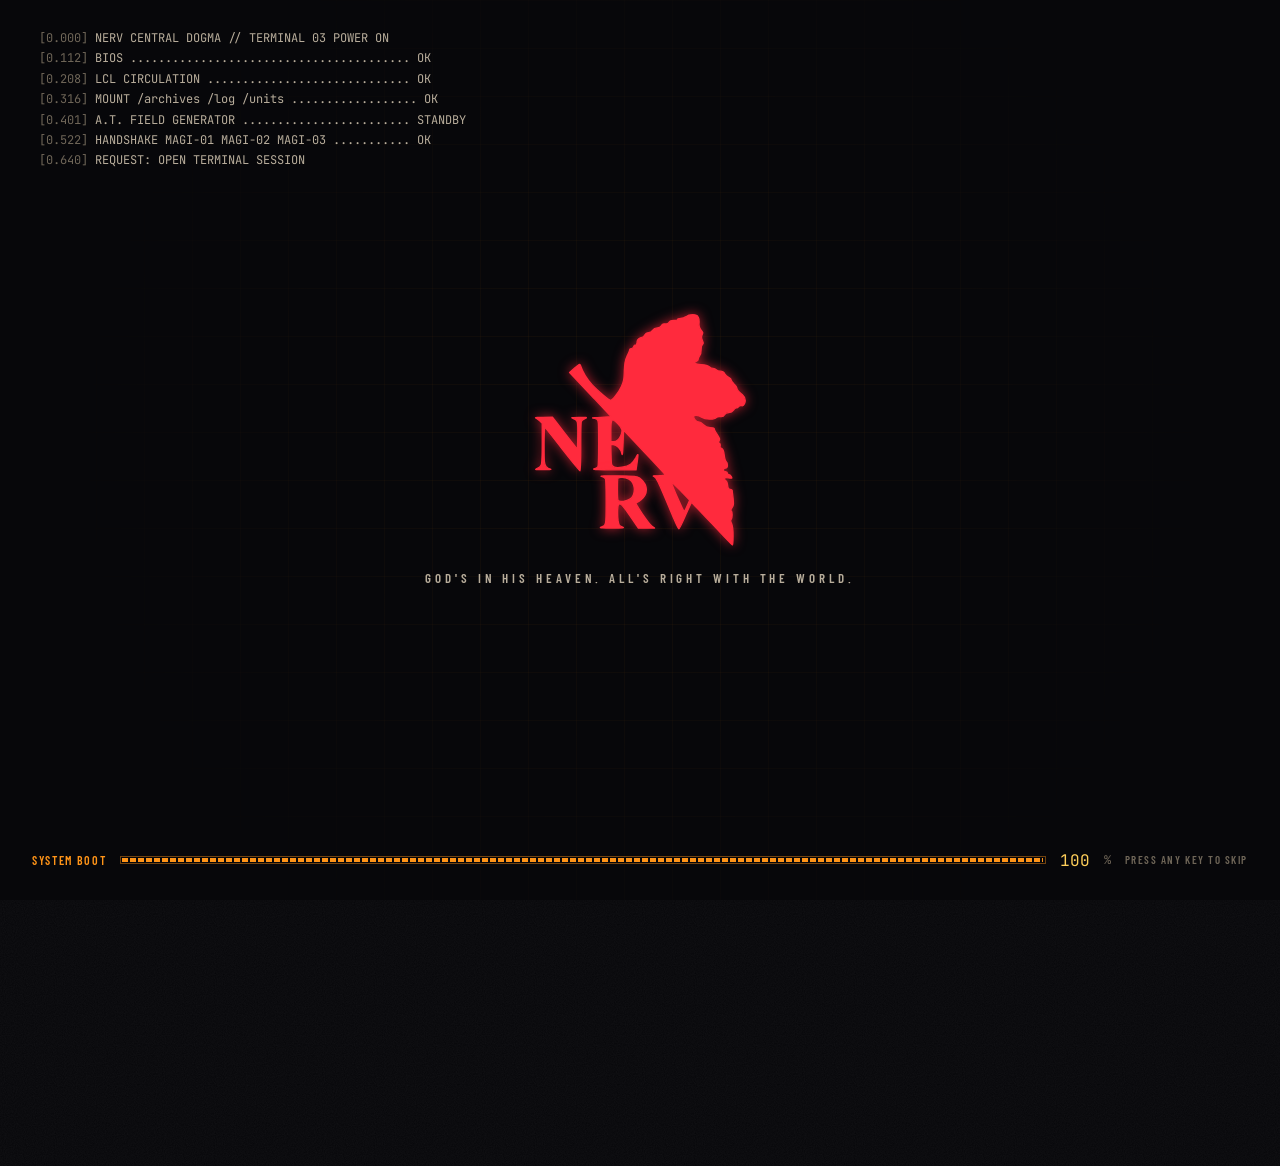
==== index.html @ dcb16325 "deploy: fc3ed68 (2026-10-24T13:28:58Z)" ====
<!DOCTYPE html><html data-astro-transition-scope="astro-gyrtbwwo-1" lang="zh-CN" data-theme="magi" data-fx="full"> <head><meta charset="utf-8"><meta name="viewport" content="width=device-width, initial-scale=1, viewport-fit=cover"><script>
  (function () {
    var THEMES = ["magi", "unit01", "unit02", "angel"];
    var FX = ["full", "low", "off"];
    function state() {
      var t = null, f = null;
      try {
        t = localStorage.getItem("nerv:theme");
        f = localStorage.getItem("nerv:fx");
        if (sessionStorage.getItem("nerv:angel") === "1") t = "angel";
      } catch (e) {}
      if (THEMES.indexOf(t) < 0) t = "magi";
      if (FX.indexOf(f) < 0) {
        var reduce = matchMedia("(prefers-reduced-motion: reduce)").matches;
        var coarse = matchMedia("(pointer: coarse)").matches;
        f = reduce || coarse ? "low" : "full";
      }
      return { t: t, f: f };
    }
    function apply(doc) {
      var s = state();
      doc.documentElement.dataset.theme = s.t;
      doc.documentElement.dataset.fx = s.f;
    }
    apply(document);
    // boot sequence: hide the shell before first paint (once per session)
    try {
      if (document.documentElement.dataset.fx !== "off" && !sessionStorage.getItem("nerv:booted")) {
        document.documentElement.classList.add("booting");
        // safety net if the boot script never runs
        setTimeout(function () {
          if (!sessionStorage.getItem("nerv:booted")) document.documentElement.classList.remove("booting");
        }, 6000);
      }
    } catch (e) {}
    document.addEventListener("astro:before-swap", function (e) {
      apply(e.newDocument);
      // root attributes are replaced on swap: carry over runtime capability classes
      ["has-webgl", "has-crosshair"].forEach(function (c) {
        if (document.documentElement.classList.contains(c)) e.newDocument.documentElement.classList.add(c);
      });
    });
  })();
</script><title>NERV-BASE // 特務機関ネルフ・ベース</title><meta name="description" content="NERV-BASE 机密档案库 —— 技术笔记、工作日志与机体档案。"><link rel="canonical" href="https://nerv-base.com/"><meta name="theme-color" content="#07070a"><meta name="color-scheme" content="dark"><meta name="generator" content="Astro v7.4.2"><link rel="icon" href="/favicon.svg" type="image/svg+xml"><link rel="apple-touch-icon" href="/apple-touch-icon.png"><link rel="alternate" type="application/rss+xml" title="NERV-BASE" href="/rss.xml"><link rel="sitemap" href="/sitemap-index.xml"><meta property="og:site_name" content="NERV-BASE"><meta property="og:title" content="NERV-BASE"><meta property="og:description" content="NERV-BASE 机密档案库 —— 技术笔记、工作日志与机体档案。"><meta property="og:type" content="website"><meta property="og:url" content="https://nerv-base.com/"><meta property="og:image" content="https://nerv-base.com/og/default.png"><meta property="og:image:width" content="1200"><meta property="og:image:height" content="630"><meta property="og:locale" content="zh_CN"><meta name="twitter:card" content="summary_large_image"><meta name="twitter:image" content="https://nerv-base.com/og/default.png"><link rel="preload" href="/fonts/eva-ming.076a8bb2.woff2" as="font" type="font/woff2" crossorigin> <style>@font-face{font-family:"EvaMing";src:url("/fonts/eva-ming.076a8bb2.woff2") format("woff2");font-weight:100 900;font-style:normal;font-display:swap;}</style><script defer src="https://umami.nerv-base.com/script.js" data-website-id="9819e1de-2ad7-4efb-9c79-26a27632ddd4" data-domains="nerv-base.com"></script><meta name="astro-view-transitions-enabled" content="true"> <meta name="astro-view-transitions-fallback" content="animate"><script type="module" src="/_astro/ClientRouter.astro_astro_type_script_index_0_lang.Cl372-C-.js"></script><link rel="stylesheet" href="/_astro/Base.BoJgZ5zO.css"><style>.mini-log[data-astro-cid-lcdefpme] p{color:var(--c-fg-2);margin:0;font-size:.875rem}.mini-log[data-astro-cid-lcdefpme] img{display:none}.mini-log[data-astro-cid-lcdefpme] p:has(>img):after{content:"▣ IMG";font-family:var(--f-hud);letter-spacing:.16em;color:var(--c-fg-3);margin-left:.25rem;font-size:.6875rem}.mini-log[data-astro-cid-lcdefpme]{-webkit-line-clamp:3;-webkit-box-orient:vertical;display:-webkit-box;overflow:hidden}
</style><link rel="stylesheet" href="/_astro/code999.D8M2jxet.css"><link rel="stylesheet" href="/_astro/waline.vwYoXT3E.css"><script type="module" src="/_astro/page.DPstRSKW.js"></script><style>[data-astro-transition-scope="astro-gyrtbwwo-1"] { view-transition-name: astro-gyrtbwwo-1; }@layer astro { ::view-transition-old(astro-gyrtbwwo-1) { animation: none; opacity: 0; mix-blend-mode: normal; }::view-transition-new(astro-gyrtbwwo-1) { animation: none; mix-blend-mode: normal; }::view-transition-group(astro-gyrtbwwo-1) { animation: none } }[data-astro-transition-fallback="old"] [data-astro-transition-scope="astro-gyrtbwwo-1"],
			[data-astro-transition-fallback="old"][data-astro-transition-scope="astro-gyrtbwwo-1"] { animation: none; mix-blend-mode: normal; }[data-astro-transition-fallback="new"] [data-astro-transition-scope="astro-gyrtbwwo-1"],
			[data-astro-transition-fallback="new"][data-astro-transition-scope="astro-gyrtbwwo-1"] { animation: none; mix-blend-mode: normal; }</style><style>[data-astro-transition-scope="astro-iywf7oe7-2"] { view-transition-name: stage; }@layer astro { ::view-transition-old(stage) { 
	animation-duration: 110ms;
	animation-timing-function: steps(2, end);
	animation-fill-mode: both;
	animation-name: nerv-sig-out; }::view-transition-new(stage) { 
	animation-duration: 460ms;
	animation-timing-function: cubic-bezier(0.16, 1, 0.3, 1);
	animation-fill-mode: both;
	animation-name: nerv-sig-in; }[data-astro-transition=back]::view-transition-old(stage) { 
	animation-duration: 110ms;
	animation-timing-function: steps(2, end);
	animation-fill-mode: both;
	animation-name: nerv-sig-out; }[data-astro-transition=back]::view-transition-new(stage) { 
	animation-duration: 460ms;
	animation-timing-function: cubic-bezier(0.16, 1, 0.3, 1);
	animation-fill-mode: both;
	animation-name: nerv-sig-in-back; } }[data-astro-transition-fallback="old"] [data-astro-transition-scope="astro-iywf7oe7-2"],
			[data-astro-transition-fallback="old"][data-astro-transition-scope="astro-iywf7oe7-2"] { 
	animation-duration: 110ms;
	animation-timing-function: steps(2, end);
	animation-fill-mode: both;
	animation-name: nerv-sig-out; }[data-astro-transition-fallback="new"] [data-astro-transition-scope="astro-iywf7oe7-2"],
			[data-astro-transition-fallback="new"][data-astro-transition-scope="astro-iywf7oe7-2"] { 
	animation-duration: 460ms;
	animation-timing-function: cubic-bezier(0.16, 1, 0.3, 1);
	animation-fill-mode: both;
	animation-name: nerv-sig-in; }[data-astro-transition=back][data-astro-transition-fallback="old"] [data-astro-transition-scope="astro-iywf7oe7-2"],
			[data-astro-transition=back][data-astro-transition-fallback="old"][data-astro-transition-scope="astro-iywf7oe7-2"] { 
	animation-duration: 110ms;
	animation-timing-function: steps(2, end);
	animation-fill-mode: both;
	animation-name: nerv-sig-out; }[data-astro-transition=back][data-astro-transition-fallback="new"] [data-astro-transition-scope="astro-iywf7oe7-2"],
			[data-astro-transition=back][data-astro-transition-fallback="new"][data-astro-transition-scope="astro-iywf7oe7-2"] { 
	animation-duration: 460ms;
	animation-timing-function: cubic-bezier(0.16, 1, 0.3, 1);
	animation-fill-mode: both;
	animation-name: nerv-sig-in-back; }</style></head> <body data-variant="home"> <a class="skip-link" href="#main">跳到正文 / SKIP</a> <canvas data-astro-transition-persist="hexfield" id="hexfield" class="hexfield" aria-hidden="true"></canvas> <div class="hex-fallback" aria-hidden="true"></div> <div data-astro-transition-persist="crt" class="crt" aria-hidden="true"><i class="crt-noise"></i></div> <div class="shell"> <header data-astro-transition-persist="statusbar" class="statusbar" data-astro-cid-nuzon3mj> <a class="sb-brand" href="/" aria-label="NERV-BASE 首页" data-lock data-astro-cid-nuzon3mj> <svg class="nerv-logo sb-logo" viewBox="52 12 234 254" role="img" aria-label="NERV" xmlns="http://www.w3.org/2000/svg" data-astro-cid-7beclvjf> <title>NERV</title> <g class="emblem" data-astro-cid-7beclvjf> <path d="M218.0 18.0C216.6 19.1 214.0 20.0 212.3 20.0C210.5 20.0 209.0 20.4 209.0 21.0C209.0 21.5 207.2 22.0 205.0 22.0C202.0 22.0 200.8 22.5 199.9 24.1C199.1 25.7 198.1 26.1 195.8 25.8C193.4 25.4 192.6 25.8 191.7 27.7C190.9 29.4 189.9 30.0 187.4 30.0C184.9 30.0 183.6 30.7 182.4 32.5C181.3 34.2 179.8 35.0 178.1 35.0C176.2 35.0 174.9 35.8 174.0 37.5C173.3 38.9 172.0 40.0 171.1 40.0C168.8 40.1 166.0 42.4 166.0 44.3C166.0 46.9 164.9 49.0 163.8 48.4C163.3 48.1 162.6 48.7 162.3 49.9C162.0 51.1 161.0 52.0 159.9 52.0C158.8 52.0 158.0 52.5 158.0 53.2C158.0 53.8 156.8 56.8 155.3 59.9C152.9 64.8 152.5 66.9 152.3 75.9C152.1 85.1 151.7 87.1 149.1 92.6C146.3 98.7 139.7 107.0 137.8 107.0C136.1 107.0 124.5 97.3 118.2 90.6C113.0 85.0 107.8 76.3 105.6 69.7C105.1 68.1 104.3 68.5 99.5 72.7L94.1 77.5L98.9 82.5C101.5 85.2 111.5 95.8 121.1 106.0L138.5 124.5L127.5 125.1C121.4 125.4 117.5 125.7 118.8 125.8C120.1 125.9 122.0 126.5 123.1 127.0C124.9 128.0 125.0 129.4 125.0 152.3C125.0 165.6 124.6 177.1 124.1 177.8C123.6 178.6 121.7 179.6 119.9 180.0C117.9 180.5 126.2 180.8 140.6 180.9L164.8 181.0L165.9 173.5C167.4 163.2 167.3 162.8 164.5 168.2C163.1 170.7 160.7 173.8 159.0 175.0C154.9 177.9 144.8 179.5 141.2 177.8C138.5 176.5 138.5 176.3 138.2 165.2L137.9 154.0L140.5 154.0C144.1 154.0 148.7 158.8 149.7 163.6C150.3 166.6 150.6 164.1 151.0 153.0L151.5 138.6L173.5 161.9C185.6 174.7 195.7 185.6 195.8 186.1C196.0 186.6 192.9 187.0 188.8 187.1C183.3 187.1 182.1 187.4 183.8 188.0C186.4 189.1 188.3 193.0 201.1 223.7C205.7 234.9 209.9 243.9 210.3 243.7C210.8 243.6 213.9 237.3 217.2 229.7C220.6 222.2 223.6 216.0 223.9 216.0C224.3 216.0 234.0 226.0 245.5 238.2C257.0 250.5 266.7 260.6 267.2 260.8C267.6 261.0 268.0 256.7 268.0 251.2C268.0 244.1 267.5 240.4 266.4 238.1C265.2 235.7 265.1 234.5 265.9 233.7C267.3 232.3 267.4 225.3 266.0 224.5C265.4 224.1 265.7 222.8 266.9 221.2C268.6 218.8 268.7 217.6 268.0 211.0C267.5 206.9 267.1 203.2 267.0 202.8C267.0 202.4 266.0 202.0 264.8 201.8C262.9 201.6 262.4 200.8 262.2 197.5C262.0 195.3 261.2 193.1 260.4 192.7C259.6 192.3 259.0 191.2 259.0 190.4C259.0 189.1 259.8 189.0 263.1 189.5C267.0 190.2 267.1 190.1 266.1 188.1C265.4 186.9 264.3 186.0 263.5 186.0C262.7 186.0 262.0 185.4 262.0 184.6C262.0 183.8 261.0 183.0 259.8 182.8C258.5 182.6 257.5 181.8 257.5 181.0C257.5 180.2 258.5 179.4 259.8 179.2C261.5 178.9 262.0 178.2 262.0 176.1C262.0 174.5 261.4 172.7 260.6 172.1C259.8 171.4 258.9 168.2 258.5 164.8C257.9 160.0 257.4 158.7 255.8 158.2C254.4 157.9 253.9 157.1 254.3 155.4C254.5 154.0 254.1 152.9 253.3 152.6C252.2 152.2 252.2 151.7 253.1 150.1C254.2 148.5 253.8 147.5 251.2 143.4C249.4 140.8 248.0 138.1 248.0 137.3C248.0 136.4 246.6 136.0 243.7 136.0C240.2 136.0 238.8 135.4 236.5 133.0C234.9 131.3 232.6 130.0 231.4 130.0C229.1 130.0 226.0 126.7 226.0 124.3C226.0 122.3 231.1 122.8 234.5 125.0C238.4 127.6 248.1 127.8 250.1 125.4C251.0 124.3 252.4 124.0 254.6 124.3C257.2 124.7 257.9 124.4 258.9 122.4C259.7 120.5 260.7 120.0 263.4 120.0C265.9 120.0 267.2 119.4 268.4 117.5C269.3 116.1 270.7 115.0 271.4 115.0C272.1 115.0 273.3 114.4 273.9 113.6C274.6 112.8 275.9 112.4 277.0 112.7C278.4 113.1 279.3 112.5 280.1 110.7C281.6 107.5 280.6 103.5 277.7 100.9C276.5 99.8 274.7 98.2 273.8 97.3C272.8 96.4 272.0 94.9 272.0 94.0C272.0 93.1 270.7 91.1 269.0 89.5C267.4 87.9 266.0 86.0 266.0 85.3C266.0 84.6 264.7 83.4 263.2 82.6C261.7 81.8 259.8 80.0 259.0 78.6C258.0 76.6 256.9 76.0 254.5 76.0C252.7 76.0 250.7 75.3 250.0 74.5C249.3 73.7 247.8 73.0 246.7 73.0C245.6 73.0 243.8 72.2 242.7 71.2C241.4 70.1 238.5 69.3 233.9 69.0C226.7 68.5 224.9 67.2 228.8 65.5C230.0 65.0 231.0 63.8 231.0 63.0C231.0 62.1 231.7 60.5 232.5 59.4C233.3 58.4 234.0 55.5 234.0 53.1C234.0 50.5 234.6 48.3 235.5 47.6C236.8 46.6 236.7 46.1 235.3 43.2C234.0 40.4 233.9 39.5 235.0 37.4C236.2 35.2 236.1 34.7 233.8 32.2C231.7 29.9 231.4 28.8 231.8 25.1C232.0 22.6 231.7 19.8 230.9 18.4C229.9 16.4 228.9 16.0 225.1 16.0C222.1 16.0 219.6 16.7 218.0 18.0ZM145.8 132.3C150.4 137.0 150.8 139.1 148.5 144.7C146.6 149.1 144.4 150.9 140.8 151.0L138.0 151.0L138.0 139.5C138.0 126.0 138.8 125.2 145.8 132.3ZM219.3 218.8C218.0 222.0 216.5 224.8 216.1 225.3C215.5 225.9 204.0 199.9 202.3 194.0C202.1 193.2 206.3 197.2 211.8 202.8L221.8 213.2L219.3 218.8Z" data-astro-cid-7beclvjf></path><path d="M58.0 125.7C58.8 126.0 60.7 127.4 62.3 128.8L65.0 131.4L65.0 152.1C65.0 163.5 64.6 174.0 64.0 175.5C63.5 176.9 61.6 178.7 59.8 179.5C56.7 180.8 57.1 180.9 66.5 180.8C72.0 180.8 75.3 180.5 73.8 180.3C72.3 180.1 70.1 178.7 69.0 177.3C67.2 174.9 67.0 173.3 67.0 155.4C67.0 144.7 67.3 136.0 67.8 136.1C68.2 136.1 76.6 146.4 86.5 159.1C96.4 171.7 104.8 182.0 105.3 182.0C105.7 182.0 106.0 170.6 106.0 156.6C106.0 142.6 106.3 130.4 106.6 129.5C107.0 128.5 108.7 127.2 110.4 126.4C113.3 125.2 112.8 125.1 104.0 125.1C96.6 125.2 95.2 125.4 97.6 126.1C102.8 127.6 103.1 128.5 102.8 144.6L102.5 159.3L89.2 142.2L75.9 125.0L66.2 125.1C60.9 125.1 57.2 125.4 58.0 125.7Z" data-astro-cid-7beclvjf></path><path d="M127.9 188.0C129.7 188.4 131.6 189.4 132.1 190.2C132.6 190.9 133.0 202.1 133.0 215.1C133.0 240.7 133.1 240.2 127.3 242.0C125.5 242.5 129.5 242.8 139.0 242.9C151.5 242.9 153.0 242.7 150.0 241.7C146.8 240.6 146.5 240.1 145.7 235.0C145.3 232.0 145.1 226.8 145.2 223.5C145.5 218.4 145.8 217.5 147.5 217.2C149.1 217.0 151.5 219.8 158.4 230.0L167.3 243.0L175.9 243.0L184.5 242.9L181.8 240.9C178.2 238.2 163.4 216.7 164.8 216.2C168.0 215.2 172.7 211.1 174.3 208.0C177.5 201.7 175.3 194.6 168.6 189.6C166.1 187.7 164.3 187.5 145.2 187.3C132.4 187.2 125.8 187.4 127.9 188.0ZM156.6 190.5C162.1 192.8 164.5 200.5 161.9 207.8C160.5 211.8 157.7 213.5 151.4 214.4C147.2 214.9 146.1 214.7 145.6 213.4C144.8 211.3 144.8 190.5 145.7 189.7C146.8 188.5 152.9 188.9 156.6 190.5Z" data-astro-cid-7beclvjf></path> </g>  </svg> <span class="sb-name hud" data-astro-cid-nuzon3mj>NERV-BASE</span> </a> <div class="sb-path mono" aria-label="当前位置" data-astro-cid-nuzon3mj> <span class="dim" data-astro-cid-nuzon3mj>MAGI://</span><span class="sb-path-text" data-decode="420" data-astro-cid-nuzon3mj>CENTRAL-DOGMA</span><span class="blink" data-astro-cid-nuzon3mj>_</span> </div> <dl class="sb-gauges" aria-label="系统状态" data-astro-cid-nuzon3mj> <div class="sb-g" data-astro-cid-nuzon3mj> <dt data-astro-cid-nuzon3mj>SYNC</dt> <dd class="mono" data-hud="sync" data-astro-cid-nuzon3mj>41.3%</dd> </div> <div class="sb-g" data-astro-cid-nuzon3mj> <dt data-astro-cid-nuzon3mj>ACTIVE</dt> <dd class="mono" data-hud="online" data-astro-cid-nuzon3mj>--</dd> </div> <div class="sb-g sb-alert" data-astro-cid-nuzon3mj> <dt data-astro-cid-nuzon3mj>ALERT</dt> <dd class="mono" data-hud="alert" data-astro-cid-nuzon3mj>GREEN</dd> </div> <div class="sb-g sb-clock" data-astro-cid-nuzon3mj> <dt data-astro-cid-nuzon3mj>UTC+8</dt> <dd class="mono" data-hud="clock" data-astro-cid-nuzon3mj>--:--:--</dd> </div> </dl> <div class="sb-ctrl" data-astro-cid-nuzon3mj> <button class="sb-btn hud" type="button" data-action="fx" aria-label="切换特效强度" title="特效强度 FULL / LOW / OFF" data-astro-cid-nuzon3mj>
FX:<b data-hud="fx" data-astro-cid-nuzon3mj>FULL</b> </button> <div class="sb-themes" role="radiogroup" aria-label="配色" data-astro-cid-nuzon3mj> <button class="sb-theme" type="button" role="radio" data-theme-btn="magi" aria-label="MAGI 琥珀 / 警报红" title="MAGI — 琥珀 / 警报红" data-astro-cid-nuzon3mj> <i data-astro-cid-nuzon3mj></i> </button><button class="sb-theme" type="button" role="radio" data-theme-btn="unit01" aria-label="UNIT-01 初号机 紫 / 荧光绿" title="UNIT-01 — 初号机 紫 / 荧光绿" data-astro-cid-nuzon3mj> <i data-astro-cid-nuzon3mj></i> </button><button class="sb-theme" type="button" role="radio" data-theme-btn="unit02" aria-label="UNIT-02 二号机 红 / 橙" title="UNIT-02 — 二号机 红 / 橙" data-astro-cid-nuzon3mj> <i data-astro-cid-nuzon3mj></i> </button> </div> <button class="sb-btn hud" type="button" data-action="console" aria-label="打开命令控制台" title="控制台 ( ` / Ctrl+K )" data-astro-cid-nuzon3mj> <span aria-hidden="true" data-astro-cid-nuzon3mj>&gt;_</span><kbd data-astro-cid-nuzon3mj>`</kbd> </button> </div> </header> <nav class="rail" aria-label="主导航" data-astro-cid-zh2wcfwb> <div class="rail-head hud" data-astro-cid-zh2wcfwb> <span data-astro-cid-zh2wcfwb>SECTOR</span><span class="dim" data-astro-cid-zh2wcfwb>// GEOFRONT</span> </div> <ul class="rail-list" data-astro-cid-zh2wcfwb> <li data-astro-cid-zh2wcfwb> <a class="rail-item active" href="/" aria-current="page" data-astro-cid-zh2wcfwb> <span class="ri-code mono" data-astro-cid-zh2wcfwb>00</span> <span class="ri-text" data-astro-cid-zh2wcfwb> <span class="ri-label" data-astro-cid-zh2wcfwb>中央作战室</span> <span class="ri-en hud" data-decode-hover data-astro-cid-zh2wcfwb>CENTRAL DOGMA</span> </span> <span class="ri-mark" aria-hidden="true" data-astro-cid-zh2wcfwb></span> </a> </li><li data-astro-cid-zh2wcfwb> <a class="rail-item" href="/archives/" data-astro-cid-zh2wcfwb> <span class="ri-code mono" data-astro-cid-zh2wcfwb>01</span> <span class="ri-text" data-astro-cid-zh2wcfwb> <span class="ri-label" data-astro-cid-zh2wcfwb>机密档案</span> <span class="ri-en hud" data-decode-hover data-astro-cid-zh2wcfwb>ARCHIVES</span> </span> <span class="ri-mark" aria-hidden="true" data-astro-cid-zh2wcfwb></span> </a> </li><li data-astro-cid-zh2wcfwb> <a class="rail-item" href="/log/" data-astro-cid-zh2wcfwb> <span class="ri-code mono" data-astro-cid-zh2wcfwb>02</span> <span class="ri-text" data-astro-cid-zh2wcfwb> <span class="ri-label" data-astro-cid-zh2wcfwb>工作日志</span> <span class="ri-en hud" data-decode-hover data-astro-cid-zh2wcfwb>LOG</span> </span> <span class="ri-mark" aria-hidden="true" data-astro-cid-zh2wcfwb></span> </a> </li><li data-astro-cid-zh2wcfwb> <a class="rail-item" href="/units/" data-astro-cid-zh2wcfwb> <span class="ri-code mono" data-astro-cid-zh2wcfwb>03</span> <span class="ri-text" data-astro-cid-zh2wcfwb> <span class="ri-label" data-astro-cid-zh2wcfwb>机体档案</span> <span class="ri-en hud" data-decode-hover data-astro-cid-zh2wcfwb>UNITS</span> </span> <span class="ri-mark" aria-hidden="true" data-astro-cid-zh2wcfwb></span> </a> </li><li data-astro-cid-zh2wcfwb> <a class="rail-item" href="/pilot/" data-astro-cid-zh2wcfwb> <span class="ri-code mono" data-astro-cid-zh2wcfwb>04</span> <span class="ri-text" data-astro-cid-zh2wcfwb> <span class="ri-label" data-astro-cid-zh2wcfwb>驾驶员</span> <span class="ri-en hud" data-decode-hover data-astro-cid-zh2wcfwb>PILOT</span> </span> <span class="ri-mark" aria-hidden="true" data-astro-cid-zh2wcfwb></span> </a> </li><li data-astro-cid-zh2wcfwb> <a class="rail-item" href="/branches/" data-astro-cid-zh2wcfwb> <span class="ri-code mono" data-astro-cid-zh2wcfwb>05</span> <span class="ri-text" data-astro-cid-zh2wcfwb> <span class="ri-label" data-astro-cid-zh2wcfwb>各国支部</span> <span class="ri-en hud" data-decode-hover data-astro-cid-zh2wcfwb>BRANCHES</span> </span> <span class="ri-mark" aria-hidden="true" data-astro-cid-zh2wcfwb></span> </a> </li> </ul> <div class="rail-foot" data-astro-cid-zh2wcfwb> <div class="stripes" aria-hidden="true" data-astro-cid-zh2wcfwb></div> <dl class="rail-stats" data-astro-cid-zh2wcfwb> <div data-astro-cid-zh2wcfwb><dt class="hud" data-astro-cid-zh2wcfwb>UPTIME</dt><dd class="mono" data-hud="uptime" data-since="2026-10-23T17:37:57+08:00" data-astro-cid-zh2wcfwb>--</dd></div> <div data-astro-cid-zh2wcfwb><dt class="hud" data-astro-cid-zh2wcfwb>TODAY</dt><dd class="mono" data-hud="today" data-astro-cid-zh2wcfwb>--</dd></div> <div data-astro-cid-zh2wcfwb><dt class="hud" data-astro-cid-zh2wcfwb>TOTAL</dt><dd class="mono" data-hud="total" data-astro-cid-zh2wcfwb>--</dd></div> </dl> <div class="rail-links hud" data-astro-cid-zh2wcfwb> <a href="/rss.xml" data-astro-reload data-astro-cid-zh2wcfwb>RSS</a> <a href="https://github.com/zzstar101" target="_blank" rel="noopener" data-astro-cid-zh2wcfwb>GITHUB</a> <a href="/search/" data-astro-cid-zh2wcfwb>SEARCH</a> </div> <p class="rail-motto jp" data-astro-cid-zh2wcfwb>人類補完計画</p> </div> </nav> <div data-astro-transition-scope="astro-iywf7oe7-2" class="stage"> <main id="main" class="main" data-path="CENTRAL-DOGMA" tabindex="-1">  <section class="home-hero panel" data-astro-cid-lcdefpme> <div class="hh-bg" aria-hidden="true" data-astro-cid-lcdefpme></div> <div data-astro-cid-lcdefpme> <span class="label" data-astro-cid-lcdefpme>特務機関 NERV // 第3新東京市 本部 // TERMINAL 03</span> <h1 class="eva-title" data-astro-cid-lcdefpme><span data-decode="900" data-astro-cid-lcdefpme>NERV</span><span class="red" data-astro-cid-lcdefpme>-</span><span data-decode="1100" data-astro-cid-lcdefpme>BASE</span></h1> <p class="hh-jp jp" data-astro-cid-lcdefpme>特務機関ネルフ・ベース</p> <p class="hh-motto hud" data-astro-cid-lcdefpme>GOD&#39;S IN HIS HEAVEN. ALL&#39;S RIGHT WITH THE WORLD.</p> </div> <svg class="nerv-logo hh-logo" viewBox="26 10 262 304" role="img" aria-label="NERV" xmlns="http://www.w3.org/2000/svg" data-astro-cid-7beclvjf> <title>NERV</title> <g class="emblem" data-astro-cid-7beclvjf> <path d="M218.0 18.0C216.6 19.1 214.0 20.0 212.3 20.0C210.5 20.0 209.0 20.4 209.0 21.0C209.0 21.5 207.2 22.0 205.0 22.0C202.0 22.0 200.8 22.5 199.9 24.1C199.1 25.7 198.1 26.1 195.8 25.8C193.4 25.4 192.6 25.8 191.7 27.7C190.9 29.4 189.9 30.0 187.4 30.0C184.9 30.0 183.6 30.7 182.4 32.5C181.3 34.2 179.8 35.0 178.1 35.0C176.2 35.0 174.9 35.8 174.0 37.5C173.3 38.9 172.0 40.0 171.1 40.0C168.8 40.1 166.0 42.4 166.0 44.3C166.0 46.9 164.9 49.0 163.8 48.4C163.3 48.1 162.6 48.7 162.3 49.9C162.0 51.1 161.0 52.0 159.9 52.0C158.8 52.0 158.0 52.5 158.0 53.2C158.0 53.8 156.8 56.8 155.3 59.9C152.9 64.8 152.5 66.9 152.3 75.9C152.1 85.1 151.7 87.1 149.1 92.6C146.3 98.7 139.7 107.0 137.8 107.0C136.1 107.0 124.5 97.3 118.2 90.6C113.0 85.0 107.8 76.3 105.6 69.7C105.1 68.1 104.3 68.5 99.5 72.7L94.1 77.5L98.9 82.5C101.5 85.2 111.5 95.8 121.1 106.0L138.5 124.5L127.5 125.1C121.4 125.4 117.5 125.7 118.8 125.8C120.1 125.9 122.0 126.5 123.1 127.0C124.9 128.0 125.0 129.4 125.0 152.3C125.0 165.6 124.6 177.1 124.1 177.8C123.6 178.6 121.7 179.6 119.9 180.0C117.9 180.5 126.2 180.8 140.6 180.9L164.8 181.0L165.9 173.5C167.4 163.2 167.3 162.8 164.5 168.2C163.1 170.7 160.7 173.8 159.0 175.0C154.9 177.9 144.8 179.5 141.2 177.8C138.5 176.5 138.5 176.3 138.2 165.2L137.9 154.0L140.5 154.0C144.1 154.0 148.7 158.8 149.7 163.6C150.3 166.6 150.6 164.1 151.0 153.0L151.5 138.6L173.5 161.9C185.6 174.7 195.7 185.6 195.8 186.1C196.0 186.6 192.9 187.0 188.8 187.1C183.3 187.1 182.1 187.4 183.8 188.0C186.4 189.1 188.3 193.0 201.1 223.7C205.7 234.9 209.9 243.9 210.3 243.7C210.8 243.6 213.9 237.3 217.2 229.7C220.6 222.2 223.6 216.0 223.9 216.0C224.3 216.0 234.0 226.0 245.5 238.2C257.0 250.5 266.7 260.6 267.2 260.8C267.6 261.0 268.0 256.7 268.0 251.2C268.0 244.1 267.5 240.4 266.4 238.1C265.2 235.7 265.1 234.5 265.9 233.7C267.3 232.3 267.4 225.3 266.0 224.5C265.4 224.1 265.7 222.8 266.9 221.2C268.6 218.8 268.7 217.6 268.0 211.0C267.5 206.9 267.1 203.2 267.0 202.8C267.0 202.4 266.0 202.0 264.8 201.8C262.9 201.6 262.4 200.8 262.2 197.5C262.0 195.3 261.2 193.1 260.4 192.7C259.6 192.3 259.0 191.2 259.0 190.4C259.0 189.1 259.8 189.0 263.1 189.5C267.0 190.2 267.1 190.1 266.1 188.1C265.4 186.9 264.3 186.0 263.5 186.0C262.7 186.0 262.0 185.4 262.0 184.6C262.0 183.8 261.0 183.0 259.8 182.8C258.5 182.6 257.5 181.8 257.5 181.0C257.5 180.2 258.5 179.4 259.8 179.2C261.5 178.9 262.0 178.2 262.0 176.1C262.0 174.5 261.4 172.7 260.6 172.1C259.8 171.4 258.9 168.2 258.5 164.8C257.9 160.0 257.4 158.7 255.8 158.2C254.4 157.9 253.9 157.1 254.3 155.4C254.5 154.0 254.1 152.9 253.3 152.6C252.2 152.2 252.2 151.7 253.1 150.1C254.2 148.5 253.8 147.5 251.2 143.4C249.4 140.8 248.0 138.1 248.0 137.3C248.0 136.4 246.6 136.0 243.7 136.0C240.2 136.0 238.8 135.4 236.5 133.0C234.9 131.3 232.6 130.0 231.4 130.0C229.1 130.0 226.0 126.7 226.0 124.3C226.0 122.3 231.1 122.8 234.5 125.0C238.4 127.6 248.1 127.8 250.1 125.4C251.0 124.3 252.4 124.0 254.6 124.3C257.2 124.7 257.9 124.4 258.9 122.4C259.7 120.5 260.7 120.0 263.4 120.0C265.9 120.0 267.2 119.4 268.4 117.5C269.3 116.1 270.7 115.0 271.4 115.0C272.1 115.0 273.3 114.4 273.9 113.6C274.6 112.8 275.9 112.4 277.0 112.7C278.4 113.1 279.3 112.5 280.1 110.7C281.6 107.5 280.6 103.5 277.7 100.9C276.5 99.8 274.7 98.2 273.8 97.3C272.8 96.4 272.0 94.9 272.0 94.0C272.0 93.1 270.7 91.1 269.0 89.5C267.4 87.9 266.0 86.0 266.0 85.3C266.0 84.6 264.7 83.4 263.2 82.6C261.7 81.8 259.8 80.0 259.0 78.6C258.0 76.6 256.9 76.0 254.5 76.0C252.7 76.0 250.7 75.3 250.0 74.5C249.3 73.7 247.8 73.0 246.7 73.0C245.6 73.0 243.8 72.2 242.7 71.2C241.4 70.1 238.5 69.3 233.9 69.0C226.7 68.5 224.9 67.2 228.8 65.5C230.0 65.0 231.0 63.8 231.0 63.0C231.0 62.1 231.7 60.5 232.5 59.4C233.3 58.4 234.0 55.5 234.0 53.1C234.0 50.5 234.6 48.3 235.5 47.6C236.8 46.6 236.7 46.1 235.3 43.2C234.0 40.4 233.9 39.5 235.0 37.4C236.2 35.2 236.1 34.7 233.8 32.2C231.7 29.9 231.4 28.8 231.8 25.1C232.0 22.6 231.7 19.8 230.9 18.4C229.9 16.4 228.9 16.0 225.1 16.0C222.1 16.0 219.6 16.7 218.0 18.0ZM145.8 132.3C150.4 137.0 150.8 139.1 148.5 144.7C146.6 149.1 144.4 150.9 140.8 151.0L138.0 151.0L138.0 139.5C138.0 126.0 138.8 125.2 145.8 132.3ZM219.3 218.8C218.0 222.0 216.5 224.8 216.1 225.3C215.5 225.9 204.0 199.9 202.3 194.0C202.1 193.2 206.3 197.2 211.8 202.8L221.8 213.2L219.3 218.8Z" data-astro-cid-7beclvjf></path><path d="M58.0 125.7C58.8 126.0 60.7 127.4 62.3 128.8L65.0 131.4L65.0 152.1C65.0 163.5 64.6 174.0 64.0 175.5C63.5 176.9 61.6 178.7 59.8 179.5C56.7 180.8 57.1 180.9 66.5 180.8C72.0 180.8 75.3 180.5 73.8 180.3C72.3 180.1 70.1 178.7 69.0 177.3C67.2 174.9 67.0 173.3 67.0 155.4C67.0 144.7 67.3 136.0 67.8 136.1C68.2 136.1 76.6 146.4 86.5 159.1C96.4 171.7 104.8 182.0 105.3 182.0C105.7 182.0 106.0 170.6 106.0 156.6C106.0 142.6 106.3 130.4 106.6 129.5C107.0 128.5 108.7 127.2 110.4 126.4C113.3 125.2 112.8 125.1 104.0 125.1C96.6 125.2 95.2 125.4 97.6 126.1C102.8 127.6 103.1 128.5 102.8 144.6L102.5 159.3L89.2 142.2L75.9 125.0L66.2 125.1C60.9 125.1 57.2 125.4 58.0 125.7Z" data-astro-cid-7beclvjf></path><path d="M127.9 188.0C129.7 188.4 131.6 189.4 132.1 190.2C132.6 190.9 133.0 202.1 133.0 215.1C133.0 240.7 133.1 240.2 127.3 242.0C125.5 242.5 129.5 242.8 139.0 242.9C151.5 242.9 153.0 242.7 150.0 241.7C146.8 240.6 146.5 240.1 145.7 235.0C145.3 232.0 145.1 226.8 145.2 223.5C145.5 218.4 145.8 217.5 147.5 217.2C149.1 217.0 151.5 219.8 158.4 230.0L167.3 243.0L175.9 243.0L184.5 242.9L181.8 240.9C178.2 238.2 163.4 216.7 164.8 216.2C168.0 215.2 172.7 211.1 174.3 208.0C177.5 201.7 175.3 194.6 168.6 189.6C166.1 187.7 164.3 187.5 145.2 187.3C132.4 187.2 125.8 187.4 127.9 188.0ZM156.6 190.5C162.1 192.8 164.5 200.5 161.9 207.8C160.5 211.8 157.7 213.5 151.4 214.4C147.2 214.9 146.1 214.7 145.6 213.4C144.8 211.3 144.8 190.5 145.7 189.7C146.8 188.5 152.9 188.9 156.6 190.5Z" data-astro-cid-7beclvjf></path> </g>  <path id="nerv-arc-je8gdy" d="M34.99 219.07 A146 146 0 0 0 260.25 273.15" fill="none" data-astro-cid-7beclvjf></path> <text class="motto" data-astro-cid-7beclvjf> <textPath href="#nerv-arc-je8gdy" textLength="267.6" lengthAdjust="spacing" data-astro-cid-7beclvjf> GOD&#39;S IN HIS HEAVEN. ALL&#39;S RIGHT WITH THE WORLD </textPath> </text>  </svg> </section> <div class="magi" data-astro-cid-lcdefpme> <div class="magi-core" aria-hidden="true" data-astro-cid-lcdefpme> <div data-astro-cid-lcdefpme> <strong data-astro-cid-lcdefpme>MAGI</strong><br data-astro-cid-lcdefpme><span data-astro-cid-lcdefpme>3/3 ONLINE</span> </div> </div> <section class="mp mp-casper panel" aria-labelledby="mp-c" data-astro-cid-lcdefpme> <header class="mp-head" data-astro-cid-lcdefpme> <h2 class="mp-name" id="mp-c" data-astro-cid-lcdefpme>CASPER<b data-astro-cid-lcdefpme>·3</b></h2> <span class="mp-role" data-astro-cid-lcdefpme>机体档案</span> <span class="mp-lamp on" data-astro-cid-lcdefpme>可決</span> </header> <div class="mp-body" data-astro-cid-lcdefpme> <ul class="mini-list" data-astro-cid-lcdefpme> <li data-astro-cid-lcdefpme> <span class="mono" data-astro-cid-lcdefpme> PROD-00 · <span class="status-active" data-astro-cid-lcdefpme>ACTIVE</span> </span> <a class="mini-title" href="/units/nerv-base/" data-astro-cid-lcdefpme>NERV-BASE</a> <p data-astro-cid-lcdefpme>本站。Astro 静态站 + 自建 Umami / Waline，NERV 终端风格界面与 WebGL A.T. 力场。</p> </li> </ul> </div> <footer class="mp-foot hud" data-astro-cid-lcdefpme><span class="dim" data-astro-cid-lcdefpme>UNITS</span><a href="/units/" data-astro-cid-lcdefpme>ALL UNITS →</a></footer> </section> <section class="mp mp-balthasar panel" aria-labelledby="mp-b" data-astro-cid-lcdefpme> <header class="mp-head" data-astro-cid-lcdefpme> <h2 class="mp-name" id="mp-b" data-astro-cid-lcdefpme>BALTHASAR<b data-astro-cid-lcdefpme>·2</b></h2> <span class="mp-role" data-astro-cid-lcdefpme>工作日志</span> <span class="mp-lamp on" data-astro-cid-lcdefpme>可決</span> </header> <div class="mp-body" data-astro-cid-lcdefpme> <ul class="mini-list" data-astro-cid-lcdefpme> <li data-astro-cid-lcdefpme> <span class="mono" data-astro-cid-lcdefpme>
[LOG] 2026.10.24 00:55 </span> <div class="mini-log" data-astro-cid-lcdefpme> <p>现在是日本时间10.24日，是トゲナシトゲアリ的传奇主唱井芹仁菜的生日。转发这个消息到5个群聊，Nina就会出来给你唱空之箱，我试过了，虽然是假的，还被人骂刺批。但今天真的是Nina的生日，Nina Iseri生日快乐！</p>
<p><img alt="图像" title="图像" loading="lazy" decoding="async" width="1848" height="2560" src="/_astro/htca-kkbqaav2pe-20261024-005510.BFp_kBWp_1QBMaJ.webp"></p> </div> </li><li data-astro-cid-lcdefpme> <span class="mono" data-astro-cid-lcdefpme>
[LOG] 2026.10.23 20:22 </span> <div class="mini-log" data-astro-cid-lcdefpme> <p>青猪也要完结了。。。</p>
<p>青春啊。。。</p>
<p><img alt="图像" title="图像" loading="lazy" decoding="async" width="1418" height="2000" src="/_astro/hu-a0omauaaaa-t-20261023-205936.C3oifvqP_11EKto.webp"></p> </div> </li><li data-astro-cid-lcdefpme> <span class="mono" data-astro-cid-lcdefpme>
[SORTIE] 2026.10.23 13:30 </span> <div class="mini-log" data-astro-cid-lcdefpme> <p>新终端上线。旧 Halo 实例与数据库已销毁，MAGI 三台全部重新同步。</p> </div> </li> </ul> </div> <footer class="mp-foot hud" data-astro-cid-lcdefpme><span class="dim" data-astro-cid-lcdefpme>LOG</span><a href="/log/" data-astro-cid-lcdefpme>FULL LOG →</a></footer> </section> <section class="mp mp-melchior panel" aria-labelledby="mp-m" data-astro-cid-lcdefpme> <header class="mp-head" data-astro-cid-lcdefpme> <h2 class="mp-name" id="mp-m" data-astro-cid-lcdefpme>MELCHIOR<b data-astro-cid-lcdefpme>·1</b></h2> <span class="mp-role" data-astro-cid-lcdefpme>最新机密档案</span> <span class="mp-lamp on" data-astro-cid-lcdefpme>可決</span> </header> <div class="mp-body" data-astro-cid-lcdefpme> <ul class="mel-list" data-astro-cid-lcdefpme> <li class="mel-item" data-astro-cid-lcdefpme> <a href="/archives/magi-reboot/" data-astro-cid-lcdefpme> <span class="mel-no" data-astro-cid-lcdefpme> DOC-2026-0001 · 2026.10.23 · 系统日志 </span> <span class="mel-title" data-astro-cid-lcdefpme>MAGI 重启：NERV-BASE 重建报告</span> <span class="mel-desc" data-astro-cid-lcdefpme>旧终端（Halo）已完全退役。本档案记录新终端的架构、部署链路与界面规范。</span> </a> </li> </ul> </div> <footer class="mp-foot hud" data-astro-cid-lcdefpme> <span class="dim" data-astro-cid-lcdefpme>1 FILES ON RECORD</span><a href="/archives/" data-astro-cid-lcdefpme>OPEN ARCHIVES →</a> </footer> </section> </div>  </main>  </div> </div> <div data-astro-transition-persist="ticker" class="ticker" aria-hidden="true" data-astro-cid-dja5l63r> <span class="tk-tag hud" data-astro-cid-dja5l63r>MAGI//FEED</span> <div class="tk-track" data-astro-cid-dja5l63r> <div class="tk-run" data-astro-cid-dja5l63r> <span class="tk-seq" data-astro-cid-dja5l63r> <span class="tk-item" data-astro-cid-dja5l63r> <i data-astro-cid-dja5l63r>◆</i> MAGI SYSTEM NOMINAL </span><span class="tk-item" data-astro-cid-dja5l63r> <i data-astro-cid-dja5l63r>◆</i> MELCHIOR-1 · BALTHASAR-2 · CASPER-3 :: 3/3 ONLINE </span><span class="tk-item" data-astro-cid-dja5l63r> <i data-astro-cid-dja5l63r>◆</i> TERMINAL DOGMA ACCESS RESTRICTED </span><span class="tk-item" data-astro-cid-dja5l63r> <i data-astro-cid-dja5l63r>◆</i> 第3新東京市 迎撃システム 稼働中 </span><span class="tk-item" data-astro-cid-dja5l63r> <i data-astro-cid-dja5l63r>◆</i> PATTERN BLUE NOT DETECTED </span><span class="tk-item" data-astro-cid-dja5l63r> <i data-astro-cid-dja5l63r>◆</i> LCL PURITY 99.89% </span><span class="tk-item" data-astro-cid-dja5l63r> <i data-astro-cid-dja5l63r>◆</i> PRESS [`] TO OPEN CONSOLE </span><span class="tk-item" data-astro-cid-dja5l63r> <i data-astro-cid-dja5l63r>◆</i> ALL&#39;S RIGHT WITH THE WORLD </span> <span class="tk-item tk-live" data-astro-cid-dja5l63r> <i data-astro-cid-dja5l63r>◆</i>
LAST SYNC <b data-hud="ts" data-astro-cid-dja5l63r>--:--</b> </span> </span><span class="tk-seq" data-astro-cid-dja5l63r> <span class="tk-item" data-astro-cid-dja5l63r> <i data-astro-cid-dja5l63r>◆</i> MAGI SYSTEM NOMINAL </span><span class="tk-item" data-astro-cid-dja5l63r> <i data-astro-cid-dja5l63r>◆</i> MELCHIOR-1 · BALTHASAR-2 · CASPER-3 :: 3/3 ONLINE </span><span class="tk-item" data-astro-cid-dja5l63r> <i data-astro-cid-dja5l63r>◆</i> TERMINAL DOGMA ACCESS RESTRICTED </span><span class="tk-item" data-astro-cid-dja5l63r> <i data-astro-cid-dja5l63r>◆</i> 第3新東京市 迎撃システム 稼働中 </span><span class="tk-item" data-astro-cid-dja5l63r> <i data-astro-cid-dja5l63r>◆</i> PATTERN BLUE NOT DETECTED </span><span class="tk-item" data-astro-cid-dja5l63r> <i data-astro-cid-dja5l63r>◆</i> LCL PURITY 99.89% </span><span class="tk-item" data-astro-cid-dja5l63r> <i data-astro-cid-dja5l63r>◆</i> PRESS [`] TO OPEN CONSOLE </span><span class="tk-item" data-astro-cid-dja5l63r> <i data-astro-cid-dja5l63r>◆</i> ALL&#39;S RIGHT WITH THE WORLD </span> <span class="tk-item tk-live" data-astro-cid-dja5l63r> <i data-astro-cid-dja5l63r>◆</i>
LAST SYNC <b data-hud="ts" data-astro-cid-dja5l63r>--:--</b> </span> </span> </div> </div> <span class="tk-tag tk-ver mono" data-astro-cid-dja5l63r>v3.0.1</span> </div> <div data-astro-transition-persist="glitch-overlay" class="glitch-overlay" id="glitch-overlay" aria-hidden="true"> <div class="bars"><i></i><i></i><i></i><i></i><i></i><i></i><i></i><i></i><i></i></div> <span class="tag">SIGNAL INTERRUPT</span> </div> <div data-astro-transition-persist="console" class="con" id="console" hidden data-astro-cid-s2q7kea5> <div class="con-backdrop" data-con-close data-astro-cid-s2q7kea5></div> <div class="con-win panel" role="dialog" aria-modal="true" aria-labelledby="con-title" data-astro-cid-s2q7kea5> <div class="panel-head con-head" data-astro-cid-s2q7kea5> <span class="label" id="con-title" data-astro-cid-s2q7kea5>MAGI // COMMAND CONSOLE</span> <span class="hud dim con-hint" data-astro-cid-s2q7kea5>ESC 关闭 · ↑↓ 选择 · ENTER 执行 · 输入 help</span> <button class="con-x hud" type="button" data-con-close aria-label="关闭控制台" data-astro-cid-s2q7kea5>×</button> </div> <div class="con-body" data-astro-cid-s2q7kea5> <ol class="con-log mono" aria-live="polite" data-astro-cid-s2q7kea5></ol> <ul class="con-results" role="listbox" aria-label="搜索结果" data-astro-cid-s2q7kea5></ul> </div> <form class="con-form mono" autocomplete="off" data-astro-cid-s2q7kea5> <label for="con-input" class="con-prompt" data-astro-cid-s2q7kea5>MAGI@nerv-base:~$</label> <input id="con-input" class="con-input" type="text" spellcheck="false" autocapitalize="off" placeholder="搜索档案，或输入命令 (help)" aria-controls="con-results" data-astro-cid-s2q7kea5> </form> </div> </div> <div data-astro-transition-persist="crosshair" class="xh" id="crosshair" aria-hidden="true" data-astro-cid-77f7aqh2> <div class="xh-ring" data-astro-cid-77f7aqh2><i data-astro-cid-77f7aqh2></i><i data-astro-cid-77f7aqh2></i><i data-astro-cid-77f7aqh2></i><i data-astro-cid-77f7aqh2></i></div> <div class="xh-dot" data-astro-cid-77f7aqh2></div> <div class="xh-coord mono" data-astro-cid-77f7aqh2></div> </div> <div class="boot" id="boot" hidden aria-hidden="true" data-astro-cid-amujrzzi> <div class="boot-grid" data-astro-cid-amujrzzi></div> <div class="boot-term mono" data-astro-cid-amujrzzi> <p class="boot-line" data-astro-cid-amujrzzi> <span class="dim" data-astro-cid-amujrzzi>[0.000]</span> NERV CENTRAL DOGMA // TERMINAL 03 POWER ON </p><p class="boot-line" data-astro-cid-amujrzzi> <span class="dim" data-astro-cid-amujrzzi>[0.112]</span> BIOS ........................................ OK </p><p class="boot-line" data-astro-cid-amujrzzi> <span class="dim" data-astro-cid-amujrzzi>[0.208]</span> LCL CIRCULATION ............................. OK </p><p class="boot-line" data-astro-cid-amujrzzi> <span class="dim" data-astro-cid-amujrzzi>[0.316]</span> MOUNT /archives /log /units .................. OK </p><p class="boot-line" data-astro-cid-amujrzzi> <span class="dim" data-astro-cid-amujrzzi>[0.401]</span> A.T. FIELD GENERATOR ........................ STANDBY </p><p class="boot-line" data-astro-cid-amujrzzi> <span class="dim" data-astro-cid-amujrzzi>[0.522]</span> HANDSHAKE MAGI-01 MAGI-02 MAGI-03 ........... OK </p><p class="boot-line" data-astro-cid-amujrzzi> <span class="dim" data-astro-cid-amujrzzi>[0.640]</span> REQUEST: OPEN TERMINAL SESSION </p> </div> <div class="boot-center" data-astro-cid-amujrzzi> <div class="boot-magi" data-astro-cid-amujrzzi> <div class="boot-magi-unit" data-astro-cid-amujrzzi> <span class="hud bm-name" data-astro-cid-amujrzzi> MELCHIOR·1 </span> <span class="boot-verdict jp" data-astro-cid-amujrzzi>可決</span> </div><div class="boot-magi-unit" data-astro-cid-amujrzzi> <span class="hud bm-name" data-astro-cid-amujrzzi> BALTHASAR·2 </span> <span class="boot-verdict jp" data-astro-cid-amujrzzi>可決</span> </div><div class="boot-magi-unit" data-astro-cid-amujrzzi> <span class="hud bm-name" data-astro-cid-amujrzzi> CASPER·3 </span> <span class="boot-verdict jp" data-astro-cid-amujrzzi>可決</span> </div> </div> <svg class="boot-logo" viewBox="52 12 234 254" xmlns="http://www.w3.org/2000/svg" aria-hidden="true" data-astro-cid-amujrzzi> <path d="M218.0 18.0C216.6 19.1 214.0 20.0 212.3 20.0C210.5 20.0 209.0 20.4 209.0 21.0C209.0 21.5 207.2 22.0 205.0 22.0C202.0 22.0 200.8 22.5 199.9 24.1C199.1 25.7 198.1 26.1 195.8 25.8C193.4 25.4 192.6 25.8 191.7 27.7C190.9 29.4 189.9 30.0 187.4 30.0C184.9 30.0 183.6 30.7 182.4 32.5C181.3 34.2 179.8 35.0 178.1 35.0C176.2 35.0 174.9 35.8 174.0 37.5C173.3 38.9 172.0 40.0 171.1 40.0C168.8 40.1 166.0 42.4 166.0 44.3C166.0 46.9 164.9 49.0 163.8 48.4C163.3 48.1 162.6 48.7 162.3 49.9C162.0 51.1 161.0 52.0 159.9 52.0C158.8 52.0 158.0 52.5 158.0 53.2C158.0 53.8 156.8 56.8 155.3 59.9C152.9 64.8 152.5 66.9 152.3 75.9C152.1 85.1 151.7 87.1 149.1 92.6C146.3 98.7 139.7 107.0 137.8 107.0C136.1 107.0 124.5 97.3 118.2 90.6C113.0 85.0 107.8 76.3 105.6 69.7C105.1 68.1 104.3 68.5 99.5 72.7L94.1 77.5L98.9 82.5C101.5 85.2 111.5 95.8 121.1 106.0L138.5 124.5L127.5 125.1C121.4 125.4 117.5 125.7 118.8 125.8C120.1 125.9 122.0 126.5 123.1 127.0C124.9 128.0 125.0 129.4 125.0 152.3C125.0 165.6 124.6 177.1 124.1 177.8C123.6 178.6 121.7 179.6 119.9 180.0C117.9 180.5 126.2 180.8 140.6 180.9L164.8 181.0L165.9 173.5C167.4 163.2 167.3 162.8 164.5 168.2C163.1 170.7 160.7 173.8 159.0 175.0C154.9 177.9 144.8 179.5 141.2 177.8C138.5 176.5 138.5 176.3 138.2 165.2L137.9 154.0L140.5 154.0C144.1 154.0 148.7 158.8 149.7 163.6C150.3 166.6 150.6 164.1 151.0 153.0L151.5 138.6L173.5 161.9C185.6 174.7 195.7 185.6 195.8 186.1C196.0 186.6 192.9 187.0 188.8 187.1C183.3 187.1 182.1 187.4 183.8 188.0C186.4 189.1 188.3 193.0 201.1 223.7C205.7 234.9 209.9 243.9 210.3 243.7C210.8 243.6 213.9 237.3 217.2 229.7C220.6 222.2 223.6 216.0 223.9 216.0C224.3 216.0 234.0 226.0 245.5 238.2C257.0 250.5 266.7 260.6 267.2 260.8C267.6 261.0 268.0 256.7 268.0 251.2C268.0 244.1 267.5 240.4 266.4 238.1C265.2 235.7 265.1 234.5 265.9 233.7C267.3 232.3 267.4 225.3 266.0 224.5C265.4 224.1 265.7 222.8 266.9 221.2C268.6 218.8 268.7 217.6 268.0 211.0C267.5 206.9 267.1 203.2 267.0 202.8C267.0 202.4 266.0 202.0 264.8 201.8C262.9 201.6 262.4 200.8 262.2 197.5C262.0 195.3 261.2 193.1 260.4 192.7C259.6 192.3 259.0 191.2 259.0 190.4C259.0 189.1 259.8 189.0 263.1 189.5C267.0 190.2 267.1 190.1 266.1 188.1C265.4 186.9 264.3 186.0 263.5 186.0C262.7 186.0 262.0 185.4 262.0 184.6C262.0 183.8 261.0 183.0 259.8 182.8C258.5 182.6 257.5 181.8 257.5 181.0C257.5 180.2 258.5 179.4 259.8 179.2C261.5 178.9 262.0 178.2 262.0 176.1C262.0 174.5 261.4 172.7 260.6 172.1C259.8 171.4 258.9 168.2 258.5 164.8C257.9 160.0 257.4 158.7 255.8 158.2C254.4 157.9 253.9 157.1 254.3 155.4C254.5 154.0 254.1 152.9 253.3 152.6C252.2 152.2 252.2 151.7 253.1 150.1C254.2 148.5 253.8 147.5 251.2 143.4C249.4 140.8 248.0 138.1 248.0 137.3C248.0 136.4 246.6 136.0 243.7 136.0C240.2 136.0 238.8 135.4 236.5 133.0C234.9 131.3 232.6 130.0 231.4 130.0C229.1 130.0 226.0 126.7 226.0 124.3C226.0 122.3 231.1 122.8 234.5 125.0C238.4 127.6 248.1 127.8 250.1 125.4C251.0 124.3 252.4 124.0 254.6 124.3C257.2 124.7 257.9 124.4 258.9 122.4C259.7 120.5 260.7 120.0 263.4 120.0C265.9 120.0 267.2 119.4 268.4 117.5C269.3 116.1 270.7 115.0 271.4 115.0C272.1 115.0 273.3 114.4 273.9 113.6C274.6 112.8 275.9 112.4 277.0 112.7C278.4 113.1 279.3 112.5 280.1 110.7C281.6 107.5 280.6 103.5 277.7 100.9C276.5 99.8 274.7 98.2 273.8 97.3C272.8 96.4 272.0 94.9 272.0 94.0C272.0 93.1 270.7 91.1 269.0 89.5C267.4 87.9 266.0 86.0 266.0 85.3C266.0 84.6 264.7 83.4 263.2 82.6C261.7 81.8 259.8 80.0 259.0 78.6C258.0 76.6 256.9 76.0 254.5 76.0C252.7 76.0 250.7 75.3 250.0 74.5C249.3 73.7 247.8 73.0 246.7 73.0C245.6 73.0 243.8 72.2 242.7 71.2C241.4 70.1 238.5 69.3 233.9 69.0C226.7 68.5 224.9 67.2 228.8 65.5C230.0 65.0 231.0 63.8 231.0 63.0C231.0 62.1 231.7 60.5 232.5 59.4C233.3 58.4 234.0 55.5 234.0 53.1C234.0 50.5 234.6 48.3 235.5 47.6C236.8 46.6 236.7 46.1 235.3 43.2C234.0 40.4 233.9 39.5 235.0 37.4C236.2 35.2 236.1 34.7 233.8 32.2C231.7 29.9 231.4 28.8 231.8 25.1C232.0 22.6 231.7 19.8 230.9 18.4C229.9 16.4 228.9 16.0 225.1 16.0C222.1 16.0 219.6 16.7 218.0 18.0ZM145.8 132.3C150.4 137.0 150.8 139.1 148.5 144.7C146.6 149.1 144.4 150.9 140.8 151.0L138.0 151.0L138.0 139.5C138.0 126.0 138.8 125.2 145.8 132.3ZM219.3 218.8C218.0 222.0 216.5 224.8 216.1 225.3C215.5 225.9 204.0 199.9 202.3 194.0C202.1 193.2 206.3 197.2 211.8 202.8L221.8 213.2L219.3 218.8Z" data-astro-cid-amujrzzi></path><path d="M58.0 125.7C58.8 126.0 60.7 127.4 62.3 128.8L65.0 131.4L65.0 152.1C65.0 163.5 64.6 174.0 64.0 175.5C63.5 176.9 61.6 178.7 59.8 179.5C56.7 180.8 57.1 180.9 66.5 180.8C72.0 180.8 75.3 180.5 73.8 180.3C72.3 180.1 70.1 178.7 69.0 177.3C67.2 174.9 67.0 173.3 67.0 155.4C67.0 144.7 67.3 136.0 67.8 136.1C68.2 136.1 76.6 146.4 86.5 159.1C96.4 171.7 104.8 182.0 105.3 182.0C105.7 182.0 106.0 170.6 106.0 156.6C106.0 142.6 106.3 130.4 106.6 129.5C107.0 128.5 108.7 127.2 110.4 126.4C113.3 125.2 112.8 125.1 104.0 125.1C96.6 125.2 95.2 125.4 97.6 126.1C102.8 127.6 103.1 128.5 102.8 144.6L102.5 159.3L89.2 142.2L75.9 125.0L66.2 125.1C60.9 125.1 57.2 125.4 58.0 125.7Z" data-astro-cid-amujrzzi></path><path d="M127.9 188.0C129.7 188.4 131.6 189.4 132.1 190.2C132.6 190.9 133.0 202.1 133.0 215.1C133.0 240.7 133.1 240.2 127.3 242.0C125.5 242.5 129.5 242.8 139.0 242.9C151.5 242.9 153.0 242.7 150.0 241.7C146.8 240.6 146.5 240.1 145.7 235.0C145.3 232.0 145.1 226.8 145.2 223.5C145.5 218.4 145.8 217.5 147.5 217.2C149.1 217.0 151.5 219.8 158.4 230.0L167.3 243.0L175.9 243.0L184.5 242.9L181.8 240.9C178.2 238.2 163.4 216.7 164.8 216.2C168.0 215.2 172.7 211.1 174.3 208.0C177.5 201.7 175.3 194.6 168.6 189.6C166.1 187.7 164.3 187.5 145.2 187.3C132.4 187.2 125.8 187.4 127.9 188.0ZM156.6 190.5C162.1 192.8 164.5 200.5 161.9 207.8C160.5 211.8 157.7 213.5 151.4 214.4C147.2 214.9 146.1 214.7 145.6 213.4C144.8 211.3 144.8 190.5 145.7 189.7C146.8 188.5 152.9 188.9 156.6 190.5Z" data-astro-cid-amujrzzi></path> </svg> <p class="boot-motto hud" data-astro-cid-amujrzzi>GOD'S IN HIS HEAVEN. ALL'S RIGHT WITH THE WORLD.</p> </div> <div class="boot-foot" data-astro-cid-amujrzzi> <span class="hud" data-astro-cid-amujrzzi>SYSTEM BOOT</span> <div class="boot-progress" data-astro-cid-amujrzzi><i data-astro-cid-amujrzzi></i></div> <span class="boot-pct mono" data-astro-cid-amujrzzi>000</span><span class="mono dim" data-astro-cid-amujrzzi>%</span> <span class="hud dim boot-skip" data-astro-cid-amujrzzi>PRESS ANY KEY TO SKIP</span> </div> </div><script type="module" src="/_astro/Base.astro_astro_type_script_index_0_lang.B1hXZHwi.js"></script> </body> </html>
---- _astro/Base.BoJgZ5zO.css ----
@keyframes astroFadeInOut{0%{opacity:1}to{opacity:0}}@keyframes astroFadeIn{0%{opacity:0;mix-blend-mode:plus-lighter}to{opacity:1;mix-blend-mode:plus-lighter}}@keyframes astroFadeOut{0%{opacity:1;mix-blend-mode:plus-lighter}to{opacity:0;mix-blend-mode:plus-lighter}}@keyframes astroSlideFromRight{0%{transform:translate(100%)}}@keyframes astroSlideFromLeft{0%{transform:translate(-100%)}}@keyframes astroSlideToRight{to{transform:translate(100%)}}@keyframes astroSlideToLeft{to{transform:translate(-100%)}}@media (prefers-reduced-motion){::view-transition-group(*),::view-transition-old(*),::view-transition-new(*),[data-astro-transition-scope]{animation:none!important}}.astro-route-announcer{clip:rect(0 0 0 0);clip-path:inset(50%);white-space:nowrap;width:1px;height:1px;position:absolute;top:0;left:0;overflow:hidden}@font-face{font-family:Noto Serif SC;font-style:normal;font-display:swap;font-weight:900;src:url([data-uri])format("woff2"),url([data-uri])format("woff");unicode-range:U+1F1E9-1F1F5,U+1F1F7-1F1FF,U+1F21A,U+1F232,U+1F234-1F237,U+1F250-1F251,U+1F300,U+1F302-1F308,U+1F30A-1F311,U+1F315,U+1F319-1F320,U+1F324,U+1F327,U+1F32A,U+1F32C-1F32D,U+1F330-1F357,U+1F359-1F37E}@font-face{font-family:Noto Serif SC;font-style:normal;font-display:swap;font-weight:900;src:url(/_astro/noto-serif-sc-5-900-normal.BjN_WcDB.woff2)format("woff2"),url(/_astro/noto-serif-sc-5-900-normal.BRGYWBKX.woff)format("woff");unicode-range:U+FEE3,U+FEF3,U+FF03-FF04,U+FF07,U+FF0A,U+FF17-FF19,U+FF1C-FF1D,U+FF20-FF3A,U+FF3C,U+FF3E-FF5B,U+FF5D,U+FF61-FF65,U+FF67-FF6A,U+FF6C,U+FF6F-FF78,U+FF7A-FF7D,U+FF80-FF84,U+FF86,U+FF89-FF8E,U+FF92,U+FF97-FF9B,U+FF9D-FF9F,U+FFE0-FFE4,U+FFE6,U+FFE9,U+FFEB,U+FFED,U+FFFC,U+1F004,U+1F170-1F171,U+1F192-1F195,U+1F198-1F19A,U+1F1E6-1F1E8}@font-face{font-family:Noto Serif SC;font-style:normal;font-display:swap;font-weight:900;src:url(/_astro/noto-serif-sc-6-900-normal.HNKYC0eX.woff2)format("woff2"),url(/_astro/noto-serif-sc-6-900-normal.CHIFSvjl.woff)format("woff");unicode-range:U+F0A7,U+F0B2,U+F0B7,U+F0C9,U+F0D8,U+F0DA,U+F0DC-F0DD,U+F0E0,U+F0E6,U+F0EB,U+F0FC,U+F101,U+F104-F105,U+F107,U+F10B,U+F11B,U+F14B,U+F18A,U+F193,U+F1D6-F1D7,U+F244,U+F27A,U+F296,U+F2AE,U+F471,U+F4B3,U+F610-F611,U+F880-F881,U+F8EC,U+F8F5,U+F8FF,U+F901,U+F90A,U+F92C-F92D,U+F934,U+F937,U+F941,U+F965,U+F967,U+F969,U+F96B,U+F96F,U+F974,U+F978-F979,U+F97E,U+F981,U+F98A,U+F98E,U+F997,U+F99C,U+F9B2,U+F9B5,U+F9BA,U+F9BE,U+F9CA,U+F9D0-F9D1,U+F9DD,U+F9E0-F9E1,U+F9E4,U+F9F7,U+FA00-FA01,U+FA08,U+FA0A,U+FA11,U+FB01-FB02,U+FDFC,U+FE0E,U+FE30-FE31,U+FE33-FE44,U+FE49-FE52,U+FE54-FE57,U+FE59-FE66,U+FE68-FE6B,U+FE8E,U+FE92-FE93,U+FEAE,U+FEB8,U+FECB-FECC,U+FEE0}@font-face{font-family:Noto Serif SC;font-style:normal;font-display:swap;font-weight:900;src:url(/_astro/noto-serif-sc-21-900-normal.5K-VHtO0.woff2)format("woff2"),url(/_astro/noto-serif-sc-21-900-normal.CZmjrGkF.woff)format("woff");unicode-range:U+9F83,U+9F85-9F8D,U+9F90-9F91,U+9F94-9F96,U+9F98,U+9F9B-9F9C,U+9F9E,U+9FA0,U+9FA2,U+9FF?,U+A001,U+A007,U+A025,U+A046-A047,U+A057,U+A072,U+A078-A079,U+A083,U+A085,U+A100,U+A118,U+A132,U+A134,U+A1F4,U+A242,U+A4A6,U+A4AA,U+A4B0-A4B1,U+A4B3,U+A9C1-A9C2,U+AC00-AC01,U+AC04,U+AC08,U+AC10-AC11,U+AC13-AC16,U+AC19,U+AC1C-AC1D,U+AC24,U+AC70-AC71,U+AC74,U+AC77-AC78,U+AC80-AC81,U+AC83,U+AC8C,U+AC90,U+AC9F-ACA0,U+ACA8-ACA9,U+ACAC,U+ACB0,U+ACBD,U+ACC1,U+ACC4,U+ACE0-ACE1,U+ACE4,U+ACE8,U+ACF3,U+ACF5,U+ACFC-ACFD,U+AD00,U+AD0C,U+AD11,U+AD1C,U+AD34,U+AD50,U+AD64,U+AD6C,U+AD70,U+AD74,U+AD7F,U+AD81,U+AD8C,U+ADC0,U+ADC8,U+ADDC,U+ADE0,U+ADF8-ADF9,U+ADFC,U+AE00,U+AE08-AE09,U+AE0B,U+AE30,U+AE34,U+AE38,U+AE40,U+AE4A,U+AE4C,U+AE54,U+AE68,U+AEBC,U+AED8,U+AF2C-AF2D}@font-face{font-family:Noto Serif SC;font-style:normal;font-display:swap;font-weight:900;src:url(/_astro/noto-serif-sc-22-900-normal.DaXKBRGQ.woff2)format("woff2"),url(/_astro/noto-serif-sc-22-900-normal.IDo7CQ_a.woff)format("woff");unicode-range:U+9E30-9E33,U+9E35-9E3B,U+9E3E,U+9E40-9E44,U+9E46-9E4E,U+9E51,U+9E53,U+9E55-9E58,U+9E5A-9E5C,U+9E5E-9E63,U+9E66-9E6E,U+9E71,U+9E73,U+9E75,U+9E78-9E79,U+9E7C-9E7E,U+9E82,U+9E86-9E88,U+9E8B-9E8C,U+9E90-9E91,U+9E93,U+9E95,U+9E97,U+9E9D,U+9EA4-9EA5,U+9EA9-9EAA,U+9EB4-9EB5,U+9EB8-9EBA,U+9EBC-9EBF,U+9EC3,U+9EC9,U+9ECD,U+9ED0,U+9ED2-9ED3,U+9ED5-9ED6,U+9ED9,U+9EDC-9EDD,U+9EDF-9EE0,U+9EE2,U+9EE5,U+9EE7-9EEA,U+9EEF,U+9EF1,U+9EF3-9EF4,U+9EF6,U+9EF9,U+9EFB-9EFC,U+9EFE,U+9F0B,U+9F0D,U+9F10,U+9F14,U+9F17,U+9F19,U+9F22,U+9F29,U+9F2C,U+9F2F,U+9F31,U+9F37,U+9F39,U+9F3D-9F3E,U+9F41,U+9F4A-9F4B,U+9F51-9F52,U+9F61-9F63,U+9F66-9F67,U+9F80-9F81}@font-face{font-family:Noto Serif SC;font-style:normal;font-display:swap;font-weight:900;src:url(/_astro/noto-serif-sc-23-900-normal.66YjttxT.woff2)format("woff2"),url(/_astro/noto-serif-sc-23-900-normal.B2vS7_UO.woff)format("woff");unicode-range:U+9C82-9C83,U+9C85-9C8C,U+9C8E-9C92,U+9C94-9C9B,U+9C9E-9CA3,U+9CA5-9CA7,U+9CA9,U+9CAB,U+9CAD-9CAE,U+9CB1-9CB7,U+9CB9-9CBD,U+9CBF-9CC0,U+9CC3,U+9CC5-9CC7,U+9CC9-9CD1,U+9CD3-9CDA,U+9CDC-9CDD,U+9CDF,U+9CE1-9CE3,U+9CE5,U+9CE9,U+9CEE-9CEF,U+9CF3-9CF4,U+9CF6,U+9CFC-9CFD,U+9D02,U+9D08-9D09,U+9D12,U+9D1B,U+9D1E,U+9D26,U+9D28,U+9D37,U+9D3B,U+9D3F,U+9D51,U+9D59,U+9D5C-9D5D,U+9D5F-9D61,U+9D6C,U+9D70,U+9D72,U+9D7A,U+9D7E,U+9D84,U+9D89,U+9D8F,U+9D92,U+9DAF,U+9DB4,U+9DB8,U+9DBC,U+9DC4,U+9DC7,U+9DC9,U+9DD7,U+9DDF,U+9DF2,U+9DF9-9DFA,U+9E0A,U+9E11,U+9E1A,U+9E1E,U+9E20,U+9E22,U+9E28-9E2C,U+9E2E-9E2F}@font-face{font-family:Noto Serif SC;font-style:normal;font-display:swap;font-weight:900;src:url(/_astro/noto-serif-sc-24-900-normal.CC32X2SP.woff2)format("woff2"),url(/_astro/noto-serif-sc-24-900-normal.C5dgwlA5.woff)format("woff");unicode-range:U+9A80,U+9A83,U+9A85,U+9A88-9A8A,U+9A8D-9A8E,U+9A90,U+9A92-9A93,U+9A95-9A96,U+9A98-9A99,U+9A9B-9AA2,U+9AA5,U+9AA7,U+9AAF-9AB1,U+9AB5-9AB6,U+9AB9-9ABA,U+9AC0-9AC4,U+9AC8,U+9ACB-9ACC,U+9ACE-9ACF,U+9AD1-9AD2,U+9AD9,U+9ADF,U+9AE1,U+9AE3,U+9AEA-9AEB,U+9AED-9AEF,U+9AF4,U+9AF9,U+9AFB,U+9B03-9B04,U+9B06,U+9B08,U+9B0D,U+9B0F-9B10,U+9B13,U+9B18,U+9B1A,U+9B1F,U+9B22-9B23,U+9B25,U+9B27-9B28,U+9B2A,U+9B2F,U+9B31-9B32,U+9B3B,U+9B43,U+9B46-9B49,U+9B4D-9B4E,U+9B51,U+9B56,U+9B58,U+9B5A,U+9B5C,U+9B5F,U+9B61-9B62,U+9B6F,U+9B77,U+9B80,U+9B88,U+9B8B,U+9B8E,U+9B91,U+9B9F-9BA0,U+9BA8,U+9BAA-9BAB,U+9BAD-9BAE,U+9BB0-9BB1,U+9BB8,U+9BC9-9BCA,U+9BD3,U+9BD6,U+9BDB,U+9BE8,U+9BF0-9BF1,U+9C02,U+9C10,U+9C15,U+9C24,U+9C2D,U+9C32,U+9C39,U+9C3B,U+9C40,U+9C47-9C49,U+9C53,U+9C57,U+9C64,U+9C72,U+9C77-9C78,U+9C7B,U+9C7F-9C80}@font-face{font-family:Noto Serif SC;font-style:normal;font-display:swap;font-weight:900;src:url(/_astro/noto-serif-sc-25-900-normal.B5QrXAPh.woff2)format("woff2"),url(/_astro/noto-serif-sc-25-900-normal.B-wNsdNu.woff)format("woff");unicode-range:U+98DD,U+98E1-98E2,U+98E7-98EA,U+98EC,U+98EE-98EF,U+98F2,U+98F4,U+98FC-98FE,U+9903,U+9905,U+9908,U+990A,U+990C-990D,U+9913-9914,U+9918,U+991A-991B,U+991E,U+9921,U+9928,U+992C,U+992E,U+9935,U+9938-9939,U+993D-993E,U+9945,U+994B-994C,U+9951-9952,U+9954-9955,U+9957,U+995E,U+9963,U+9966-9969,U+996B-996C,U+996F,U+9974-9975,U+9977-9979,U+997D-997E,U+9980-9981,U+9983-9984,U+9987,U+998A-998B,U+998D-9991,U+9993-9995,U+9997-9998,U+99A5,U+99AB,U+99AD-99AE,U+99B1,U+99B3-99B4,U+99BC,U+99BF,U+99C1,U+99C3-99C6,U+99CC,U+99D0,U+99D2,U+99D5,U+99DB,U+99DD,U+99E1,U+99ED,U+99F1,U+99FF,U+9A01,U+9A03-9A04,U+9A0E-9A0F,U+9A11-9A13,U+9A19,U+9A1B,U+9A28,U+9A2B,U+9A30,U+9A32,U+9A37,U+9A40,U+9A45,U+9A4A,U+9A4D-9A4E,U+9A52,U+9A55,U+9A57,U+9A5A-9A5B,U+9A5F,U+9A62,U+9A65,U+9A69,U+9A6B,U+9A6E,U+9A75,U+9A77-9A7A,U+9A7D}@font-face{font-family:Noto Serif SC;font-style:normal;font-display:swap;font-weight:900;src:url(/_astro/noto-serif-sc-26-900-normal.BKSy_3EV.woff2)format("woff2"),url(/_astro/noto-serif-sc-26-900-normal.CItSLYnG.woff)format("woff");unicode-range:U+975B-975C,U+9763,U+9765-9766,U+976C-976D,U+9773,U+9776,U+977A,U+977C,U+9784-9785,U+978E-978F,U+9791-9792,U+9794-9795,U+9798,U+979A,U+979E,U+97A3,U+97A5-97A6,U+97A8,U+97AB-97AC,U+97AE-97AF,U+97B2,U+97B4,U+97C6,U+97CB-97CC,U+97D3,U+97D8,U+97DC,U+97E1,U+97EA-97EB,U+97EE,U+97FB,U+97FE-97FF,U+9801-9803,U+9805-9806,U+9808,U+980C,U+9810-9814,U+9817-9818,U+981E,U+9820-9821,U+9824,U+9828,U+982B-982D,U+9830,U+9834,U+9838-9839,U+983C,U+9846,U+984D-984F,U+9851-9852,U+9854-9855,U+9857-9858,U+985A-985B,U+9862-9863,U+9865,U+9867,U+986B,U+986F-9871,U+9877-9878,U+987C,U+9880,U+9883,U+9885,U+9889,U+988B-988F,U+9893-9895,U+9899-989B,U+989E-989F,U+98A1-98A2,U+98A5-98A7,U+98A9,U+98AF,U+98B1,U+98B6,U+98BA,U+98BE,U+98C3-98C4,U+98C6-98C8,U+98CF-98D6,U+98DA-98DB}@font-face{font-family:Noto Serif SC;font-style:normal;font-display:swap;font-weight:900;src:url(/_astro/noto-serif-sc-27-900-normal.5tGQHK7e.woff2)format("woff2"),url(/_astro/noto-serif-sc-27-900-normal.CXSd69oP.woff)format("woff");unicode-range:U+95C4-95CA,U+95CC-95CD,U+95D4-95D6,U+95D8,U+95E1-95E2,U+95E9,U+95F0-95F1,U+95F3,U+95F6,U+95FC,U+95FE-95FF,U+9602-9604,U+9606-960D,U+960F,U+9611-9613,U+9615-9617,U+9619-961B,U+961D,U+9621,U+9628,U+962F,U+963C-963E,U+9641-9642,U+9649,U+9654,U+965B-965F,U+9661,U+9663,U+9665,U+9667-9668,U+966C,U+9670,U+9672-9674,U+9678,U+967A,U+967D,U+9682,U+9685,U+9688,U+968A,U+968D-968E,U+9695,U+9697-9698,U+969E,U+96A0,U+96A3-96A4,U+96A8,U+96AA,U+96B0-96B1,U+96B3-96B4,U+96B7-96B9,U+96BB-96BD,U+96C9,U+96CB,U+96CE,U+96D1-96D2,U+96D6,U+96D9,U+96DB-96DC,U+96DE,U+96E0,U+96E3,U+96E9,U+96EB,U+96F0-96F2,U+96F9,U+96FF,U+9701-9702,U+9705,U+9708,U+970A,U+970E-970F,U+9711,U+9719,U+9727,U+972A,U+972D,U+9730,U+973D,U+9742,U+9744,U+9748-9749,U+9750-9751,U+975A}@font-face{font-family:Noto Serif SC;font-style:normal;font-display:swap;font-weight:900;src:url(/_astro/noto-serif-sc-28-900-normal.Ds9ltLg_.woff2)format("woff2"),url(/_astro/noto-serif-sc-28-900-normal.B4HBBgmc.woff)format("woff");unicode-range:U+94F5,U+94F7,U+94F9,U+94FB-94FD,U+94FF,U+9503-9504,U+9506-9507,U+9509-950A,U+950D-950F,U+9511-9518,U+951A-9520,U+9522,U+9528-952D,U+9530-953A,U+953C-953F,U+9543-9546,U+9548-9550,U+9552-9555,U+9557-955B,U+955D-9568,U+956A-956D,U+9570-9574,U+9583,U+9586,U+9589,U+958E-958F,U+9591-9592,U+9594,U+9598-9599,U+959E-95A0,U+95A2-95A6,U+95A8-95B2,U+95B4,U+95B8-95C3}@font-face{font-family:Noto Serif SC;font-style:normal;font-display:swap;font-weight:900;src:url(/_astro/noto-serif-sc-29-900-normal.YNwXZMui.woff2)format("woff2"),url(/_astro/noto-serif-sc-29-900-normal.BDLGIpJF.woff)format("woff");unicode-range:U+941C-942B,U+942D-942E,U+9432-9433,U+9435,U+9438,U+943A,U+943E,U+9444,U+944A,U+9451-9452,U+945A,U+9462-9463,U+9465,U+9470-9487,U+948A-9492,U+9494-9498,U+949A,U+949C-949D,U+94A1,U+94A3-94A4,U+94A8,U+94AA-94AD,U+94AF,U+94B2,U+94B4-94BA,U+94BC-94C0,U+94C4,U+94C6-94DB,U+94DE-94EC,U+94EE-94F1,U+94F3}@font-face{font-family:Noto Serif SC;font-style:normal;font-display:swap;font-weight:900;src:url(/_astro/noto-serif-sc-30-900-normal.CrPQ6nRe.woff2)format("woff2"),url(/_astro/noto-serif-sc-30-900-normal.CwJmOb6y.woff)format("woff");unicode-range:U+92EC-92ED,U+92F0,U+92F3,U+92F8,U+92FC,U+9304,U+9306,U+9310,U+9312,U+9315,U+9318,U+931A,U+931E,U+9320-9322,U+9324,U+9326-9329,U+932B-932C,U+932F,U+9331-9332,U+9335-9336,U+933E,U+9340-9341,U+934A-9360,U+9362-9363,U+9365-936B,U+936E,U+9375,U+937E,U+9382,U+938A,U+938C,U+938F,U+9393-9394,U+9396-9397,U+939A,U+93A2,U+93A7,U+93AC-93CD,U+93D0-93D1,U+93D6-93D8,U+93DE-93DF,U+93E1-93E2,U+93E4,U+93F8,U+93FB,U+93FD,U+940E-941A}@font-face{font-family:Noto Serif SC;font-style:normal;font-display:swap;font-weight:900;src:url(/_astro/noto-serif-sc-31-900-normal.BveMvX4R.woff2)format("woff2"),url(/_astro/noto-serif-sc-31-900-normal.DXbbplUJ.woff)format("woff");unicode-range:U+9163-9164,U+9169,U+9170,U+9172,U+9174,U+9179-917A,U+917D-917E,U+9182-9183,U+9185,U+918C-918D,U+9190-9191,U+919A,U+919C,U+91A1-91A4,U+91A8,U+91AA-91AF,U+91B4-91B5,U+91B8,U+91BA,U+91BE,U+91C0-91C1,U+91C6,U+91C8,U+91CB,U+91D0,U+91D2,U+91D7-91D8,U+91DD,U+91E3,U+91E6-91E7,U+91ED,U+91F0,U+91F5,U+91F9,U+9200,U+9205,U+9207-920A,U+920D-920E,U+9210,U+9214-9215,U+921C,U+921E,U+9221,U+9223-9227,U+9229-922A,U+922D,U+9234-9235,U+9237,U+9239-923A,U+923C-9240,U+9244-9246,U+9249,U+924E-924F,U+9251,U+9253,U+9257,U+925B,U+925E,U+9262,U+9264-9266,U+9268,U+926C,U+926F,U+9271,U+927B,U+927E,U+9280,U+9283,U+9285-928A,U+928E,U+9291,U+9293,U+9296,U+9298,U+929C-929D,U+92A8,U+92AB-92AE,U+92B3,U+92B6-92B7,U+92B9,U+92C1,U+92C5-92C6,U+92C8,U+92CC,U+92D0,U+92D2,U+92E4,U+92EA}@font-face{font-family:Noto Serif SC;font-style:normal;font-display:swap;font-weight:900;src:url(/_astro/noto-serif-sc-32-900-normal.Dp7wCciN.woff2)format("woff2"),url(/_astro/noto-serif-sc-32-900-normal.BBall4hS.woff)format("woff");unicode-range:U+9004,U+900B,U+9011,U+9015-9016,U+901E,U+9021,U+9026,U+902D,U+902F,U+9031,U+9035-9036,U+9039-903A,U+9041,U+9044-9046,U+904A,U+904F-9052,U+9054-9055,U+9058-9059,U+905B-905E,U+9060-9062,U+9068-9069,U+906F,U+9072,U+9074,U+9076-907A,U+907C-907D,U+9081,U+9083,U+9085,U+9087-908B,U+908F,U+9095,U+9097,U+9099-909B,U+909D,U+90A0-90A1,U+90A8-90A9,U+90AC,U+90B0,U+90B2-90B4,U+90B6,U+90B8,U+90BA,U+90BD-90BE,U+90C3-90C5,U+90C7-90C8,U+90CF-90D0,U+90D3,U+90D5,U+90D7,U+90DA-90DC,U+90DE,U+90E2,U+90E4,U+90E6-90E7,U+90EA-90EB,U+90EF,U+90F4-90F5,U+90F7,U+90FE-9100,U+9104,U+9109,U+910C,U+9112,U+9114-9115,U+9118,U+911C,U+911E,U+9120,U+9122-9123,U+9127,U+912D,U+912F-9132,U+9139-913A,U+9143,U+9146,U+9149-914A,U+914C,U+914E-9150,U+9154,U+9157,U+915A,U+915D-915E,U+9161-9162}@font-face{font-family:Noto Serif SC;font-style:normal;font-display:swap;font-weight:900;src:url(/_astro/noto-serif-sc-33-900-normal.DGMROktF.woff2)format("woff2"),url(/_astro/noto-serif-sc-33-900-normal.CTZWtyFm.woff)format("woff");unicode-range:U+8E41-8E42,U+8E47,U+8E49-8E4B,U+8E50-8E53,U+8E59-8E5A,U+8E5F-8E60,U+8E64,U+8E69,U+8E6C,U+8E70,U+8E74,U+8E76,U+8E7A-8E7C,U+8E7F,U+8E84-8E85,U+8E87,U+8E89,U+8E8B,U+8E8D,U+8E8F-8E90,U+8E94,U+8E99,U+8E9C,U+8E9E,U+8EAA,U+8EAC,U+8EB0,U+8EB6,U+8EC0,U+8EC6,U+8ECA-8ECE,U+8ED2,U+8EDA,U+8EDF,U+8EE2,U+8EEB,U+8EF8,U+8EFB-8EFE,U+8F03,U+8F09,U+8F0B,U+8F12-8F15,U+8F1B,U+8F1D,U+8F1F,U+8F29-8F2A,U+8F2F,U+8F36,U+8F38,U+8F3B,U+8F3E-8F3F,U+8F44-8F45,U+8F49,U+8F4D-8F4E,U+8F5F,U+8F6B,U+8F6D,U+8F71-8F73,U+8F75-8F76,U+8F78-8F7A,U+8F7C,U+8F7E,U+8F81-8F82,U+8F84,U+8F87,U+8F8A-8F8B,U+8F8D-8F8F,U+8F94-8F95,U+8F97-8F9A,U+8FA6,U+8FAD-8FAF,U+8FB2,U+8FB5-8FB7,U+8FBA-8FBC,U+8FBF,U+8FC2,U+8FCB,U+8FCD,U+8FD3,U+8FD5,U+8FD7,U+8FDA,U+8FE2-8FE5,U+8FE8-8FE9,U+8FEE,U+8FF3-8FF4,U+8FF8,U+8FFA}@font-face{font-family:Noto Serif SC;font-style:normal;font-display:swap;font-weight:900;src:url(/_astro/noto-serif-sc-34-900-normal.Bd8NYk-g.woff2)format("woff2"),url(/_astro/noto-serif-sc-34-900-normal.CgVLbDb-.woff)format("woff");unicode-range:U+8CBD,U+8CBF-8CC4,U+8CC7-8CC8,U+8CCA,U+8CCD,U+8CD1,U+8CD3,U+8CDB-8CDC,U+8CDE,U+8CE0,U+8CE2-8CE4,U+8CE6-8CE8,U+8CEA,U+8CED,U+8CF4,U+8CF8,U+8CFA,U+8CFC-8CFD,U+8D04-8D05,U+8D07-8D08,U+8D0A,U+8D0D,U+8D0F,U+8D13-8D14,U+8D16,U+8D1B,U+8D20,U+8D30,U+8D32-8D33,U+8D36,U+8D3B,U+8D3D,U+8D40,U+8D42-8D43,U+8D45-8D46,U+8D48-8D4A,U+8D4D,U+8D51,U+8D53,U+8D55,U+8D59,U+8D5C-8D5D,U+8D5F,U+8D61,U+8D66-8D67,U+8D6A,U+8D6D,U+8D71,U+8D73,U+8D84,U+8D90-8D91,U+8D94-8D95,U+8D99,U+8DA8,U+8DAF,U+8DB1,U+8DB5,U+8DB8,U+8DBA,U+8DBC,U+8DBF,U+8DC2,U+8DC4,U+8DC6,U+8DCB,U+8DCE-8DCF,U+8DD6-8DD7,U+8DDA-8DDB,U+8DDE,U+8DE1,U+8DE3-8DE4,U+8DE9,U+8DEB-8DEC,U+8DF0-8DF1,U+8DF6-8DFD,U+8E05,U+8E07,U+8E09-8E0A,U+8E0C,U+8E0E,U+8E10,U+8E14,U+8E1D-8E1F,U+8E23,U+8E26,U+8E2B-8E31,U+8E34-8E35,U+8E39-8E3A,U+8E3D,U+8E40}@font-face{font-family:Noto Serif SC;font-style:normal;font-display:swap;font-weight:900;src:url(/_astro/noto-serif-sc-35-900-normal.CFjfp1k9.woff2)format("woff2"),url(/_astro/noto-serif-sc-35-900-normal.CLvcWQQ3.woff)format("woff");unicode-range:U+8B80,U+8B83,U+8B8A,U+8B8C,U+8B90,U+8B93,U+8B99-8B9A,U+8BA0,U+8BA3,U+8BA5-8BA7,U+8BAA-8BAC,U+8BB4-8BB5,U+8BB7,U+8BB9,U+8BC2-8BC3,U+8BC5,U+8BCB-8BCC,U+8BCE-8BD0,U+8BD2-8BD4,U+8BD6,U+8BD8-8BD9,U+8BDC,U+8BDF,U+8BE3-8BE4,U+8BE7-8BE9,U+8BEB-8BEC,U+8BEE,U+8BF0,U+8BF2-8BF3,U+8BF6,U+8BF9,U+8BFC-8BFD,U+8BFF-8C00,U+8C02,U+8C04,U+8C06-8C07,U+8C0C,U+8C0F,U+8C11-8C12,U+8C14-8C1B,U+8C1D-8C21,U+8C24-8C25,U+8C27,U+8C2A-8C2C,U+8C2E-8C30,U+8C32-8C36,U+8C3F,U+8C47-8C4C,U+8C4E-8C50,U+8C54-8C56,U+8C62,U+8C68,U+8C6C,U+8C73,U+8C78,U+8C7A,U+8C82,U+8C85,U+8C89-8C8A,U+8C8D-8C8E,U+8C90,U+8C93-8C94,U+8C98,U+8C9D-8C9E,U+8CA0-8CA2,U+8CA7-8CAC,U+8CAF-8CB0,U+8CB3-8CB4,U+8CB6-8CB9,U+8CBB-8CBC}@font-face{font-family:Noto Serif SC;font-style:normal;font-display:swap;font-weight:900;src:url(/_astro/noto-serif-sc-36-900-normal.DpmC71fy.woff2)format("woff2"),url(/_astro/noto-serif-sc-36-900-normal.CsIFX9mB.woff)format("woff");unicode-range:U+8A15-8A18,U+8A1A-8A1B,U+8A1D,U+8A1F,U+8A22-8A23,U+8A25,U+8A2B,U+8A2D,U+8A31,U+8A33-8A34,U+8A36-8A38,U+8A3A,U+8A3C,U+8A3E,U+8A40-8A41,U+8A46,U+8A48,U+8A50,U+8A52,U+8A54-8A55,U+8A58,U+8A5B,U+8A5D-8A63,U+8A66,U+8A69-8A6B,U+8A6D-8A6E,U+8A70,U+8A72-8A73,U+8A7A,U+8A85,U+8A87,U+8A8A,U+8A8C-8A8D,U+8A90-8A92,U+8A95,U+8A98,U+8AA0-8AA1,U+8AA3-8AA6,U+8AA8-8AA9,U+8AAC-8AAE,U+8AB0,U+8AB2,U+8AB8-8AB9,U+8ABC,U+8ABE-8ABF,U+8AC7,U+8ACF,U+8AD2,U+8AD6-8AD7,U+8ADB-8ADC,U+8ADF,U+8AE1,U+8AE6-8AE8,U+8AEB,U+8AED-8AEE,U+8AF1,U+8AF3-8AF4,U+8AF7-8AF8,U+8AFA,U+8AFE,U+8B00-8B02,U+8B07,U+8B0A,U+8B0C,U+8B0E,U+8B10,U+8B17,U+8B19,U+8B1B,U+8B1D,U+8B20-8B21,U+8B26,U+8B28,U+8B2C,U+8B33,U+8B39,U+8B3E-8B3F,U+8B41,U+8B45,U+8B49,U+8B4C,U+8B4F,U+8B57-8B58,U+8B5A,U+8B5C,U+8B5E,U+8B60,U+8B6C,U+8B6F-8B70,U+8B72,U+8B74,U+8B77,U+8B7D}@font-face{font-family:Noto Serif SC;font-style:normal;font-display:swap;font-weight:900;src:url(/_astro/noto-serif-sc-37-900-normal.Cy-fHqZn.woff2)format("woff2"),url(/_astro/noto-serif-sc-37-900-normal.C18_R9fV.woff)format("woff");unicode-range:U+8882,U+8884-8886,U+8888,U+888F,U+8892-8893,U+889B,U+88A2,U+88A4,U+88A6,U+88A8,U+88AA,U+88AE,U+88B1,U+88B4,U+88B7,U+88BC,U+88C0,U+88C6-88C9,U+88CE-88CF,U+88D1-88D3,U+88D8,U+88DB-88DD,U+88DF,U+88E1-88E3,U+88E5,U+88E8,U+88EC,U+88F0-88F1,U+88F3-88F4,U+88FC-88FE,U+8900,U+8902,U+8906-8907,U+8909-890C,U+8912-8915,U+8918-891B,U+8921,U+8925,U+892B,U+8930,U+8932,U+8934,U+8936,U+893B,U+893D,U+8941,U+894C,U+8955-8956,U+8959,U+895C,U+895E-8960,U+8966,U+896A,U+896C,U+896F-8970,U+8972,U+897B,U+897E,U+8980,U+8983,U+8985,U+8987-8988,U+898C,U+898F,U+8993,U+8997,U+899A,U+89A1,U+89A7,U+89A9-89AA,U+89B2-89B3,U+89B7,U+89C0,U+89C7,U+89CA-89CC,U+89CE-89D1,U+89D6,U+89DA,U+89DC,U+89DE,U+89E5,U+89E7,U+89EB,U+89EF,U+89F1,U+89F3-89F4,U+89F8,U+89FF,U+8A01-8A03,U+8A07-8A0A,U+8A0E-8A0F,U+8A13}@font-face{font-family:Noto Serif SC;font-style:normal;font-display:swap;font-weight:900;src:url(/_astro/noto-serif-sc-38-900-normal.C2UuL1Z-.woff2)format("woff2"),url(/_astro/noto-serif-sc-38-900-normal.B1l62u8u.woff)format("woff");unicode-range:U+86F4,U+86F8-86F9,U+86FB,U+86FE,U+8703,U+8706-870A,U+870D,U+8711-8713,U+871A,U+871E,U+8722-8723,U+8725,U+8729,U+872E,U+8731,U+8734,U+8737,U+873A-873B,U+873E-8740,U+8742,U+8747-8748,U+8753,U+8755,U+8757-8758,U+875D,U+875F,U+8762-8766,U+8768,U+876E,U+8770,U+8772,U+8775,U+8778,U+877B-877E,U+8782,U+8785,U+8788,U+878B,U+8793,U+8797,U+879A,U+879E-87A0,U+87A2-87A3,U+87A8,U+87AB-87AD,U+87AF,U+87B3,U+87B5,U+87BD,U+87C0,U+87C4,U+87C6,U+87CA-87CB,U+87D1-87D2,U+87DB-87DC,U+87DE,U+87E0,U+87E5,U+87EA,U+87EC,U+87EE,U+87F2-87F3,U+87FB,U+87FD-87FE,U+8802-8803,U+8805,U+880A-880B,U+880D,U+8813-8816,U+8819,U+881B,U+881F,U+8821,U+8823,U+8831-8832,U+8835-8836,U+8839,U+883B-883C,U+8844,U+8846,U+884A,U+884E,U+8852-8853,U+8855,U+8859,U+885B,U+885D-885E,U+8862,U+8864,U+8869-886A,U+886E-886F,U+8872,U+8879,U+887D-887F}@font-face{font-family:Noto Serif SC;font-style:normal;font-display:swap;font-weight:900;src:url(/_astro/noto-serif-sc-39-900-normal.B6MPyBxb.woff2)format("woff2"),url(/_astro/noto-serif-sc-39-900-normal.DOCM07bu.woff)format("woff");unicode-range:U+8548,U+854E,U+8553,U+8556-8557,U+8559,U+855E,U+8561,U+8564-8565,U+8568-856A,U+856D,U+856F-8570,U+8572,U+8576,U+8579-857B,U+8580,U+8585-8586,U+8588,U+858A,U+858F,U+8591,U+8594,U+8599,U+859C,U+85A2,U+85A4,U+85A6,U+85A8-85A9,U+85AB-85AC,U+85AE,U+85B7-85B9,U+85BE,U+85C1,U+85C7,U+85CD,U+85D0,U+85D3,U+85D5,U+85DC-85DD,U+85DF-85E0,U+85E5-85E6,U+85E8-85EA,U+85F4,U+85F9,U+85FE-85FF,U+8602,U+8605-8607,U+860A-860B,U+8616,U+8618,U+861A,U+8627,U+8629,U+862D,U+8638,U+863C,U+863F,U+864D,U+864F,U+8652-8655,U+865B-865C,U+865F,U+8662,U+8667,U+866C,U+866E,U+8671,U+8675,U+867A-867C,U+867F,U+868B,U+868D,U+8693,U+869C-869D,U+86A1,U+86A3-86A4,U+86A7-86A9,U+86AC,U+86AF-86B1,U+86B4-86B6,U+86BA,U+86C0,U+86C4,U+86C6,U+86C9-86CA,U+86CD-86D1,U+86D4,U+86D8,U+86DE-86DF,U+86E4,U+86E6,U+86E9,U+86ED,U+86EF-86F3}@font-face{font-family:Noto Serif SC;font-style:normal;font-display:swap;font-weight:900;src:url(/_astro/noto-serif-sc-40-900-normal.DdHSyGSa.woff2)format("woff2"),url(/_astro/noto-serif-sc-40-900-normal.fCBplNe6.woff)format("woff");unicode-range:U+83C5,U+83C8-83C9,U+83CB,U+83D1,U+83D3-83D6,U+83D8,U+83DB,U+83DD,U+83DF,U+83E1,U+83E5,U+83EA-83EB,U+83F0,U+83F4,U+83F8-83F9,U+83FB,U+83FD,U+83FF,U+8401,U+8406,U+840A-840B,U+840F,U+8411,U+8418,U+841C,U+8420,U+8422-8424,U+8426,U+8429,U+842C,U+8438-8439,U+843B-843C,U+843F,U+8446-8447,U+8449,U+844E,U+8451-8452,U+8456,U+8459-845A,U+845C,U+8462,U+8466,U+846D,U+846F-8470,U+8473,U+8476-8478,U+847A,U+847D,U+8484-8485,U+8487,U+8489,U+848C,U+848E,U+8490,U+8493-8494,U+8497,U+849B,U+849E-849F,U+84A1,U+84A5,U+84A8,U+84AF,U+84B4,U+84B9-84BF,U+84C1-84C2,U+84C5-84C7,U+84CA-84CB,U+84CD,U+84D0-84D1,U+84D3,U+84D6,U+84DF-84E0,U+84E2-84E3,U+84E5-84E7,U+84EE,U+84F3,U+84F6,U+84FA,U+84FC,U+84FF-8500,U+850C,U+8511,U+8514-8515,U+8517-8518,U+851F,U+8523,U+8525-8526,U+8529,U+852B,U+852D,U+8532,U+8534-8535,U+8538-853A,U+853C,U+8543,U+8545}@font-face{font-family:Noto Serif SC;font-style:normal;font-display:swap;font-weight:900;src:url(/_astro/noto-serif-sc-41-900-normal.rKrzxLNq.woff2)format("woff2"),url(/_astro/noto-serif-sc-41-900-normal.BbcWKts7.woff)format("woff");unicode-range:U+82BC,U+82BE,U+82C0-82C2,U+82C4-82C8,U+82CA-82CC,U+82CE,U+82D0,U+82D2-82D3,U+82D5-82D6,U+82D8-82D9,U+82DC-82DE,U+82E0-82E4,U+82E7,U+82E9-82EB,U+82ED-82EE,U+82F3-82F4,U+82F7-82F8,U+82FA-8301,U+8306-8308,U+830C-830D,U+830F,U+8311,U+8313-8315,U+8318,U+831A-831B,U+831D,U+8324,U+8327,U+832A,U+832C-832D,U+832F,U+8331-8334,U+833A-833C,U+8340,U+8343-8345,U+8347-8348,U+834A,U+834C,U+834F,U+8351,U+8356,U+8358-835C,U+835E,U+8360,U+8364-8366,U+8368-836A,U+836C-836E,U+8373,U+8378,U+837B-837D,U+837F-8380,U+8382,U+8388,U+838A-838B,U+8392,U+8394,U+8396,U+8398-8399,U+839B-839C,U+83A0,U+83A2-83A3,U+83A8-83AA,U+83AE-83B0,U+83B3-83B4,U+83B6,U+83B8,U+83BA,U+83BC-83BD,U+83BF-83C0,U+83C2}@font-face{font-family:Noto Serif SC;font-style:normal;font-display:swap;font-weight:900;src:url(/_astro/noto-serif-sc-42-900-normal.B6zBh7YO.woff2)format("woff2"),url(/_astro/noto-serif-sc-42-900-normal.D9rYD4er.woff)format("woff");unicode-range:U+8166-8169,U+816B,U+816D,U+8171,U+8173-8174,U+8178,U+817C-817D,U+8182,U+8188,U+8191,U+8198-819B,U+81A0,U+81A3,U+81A5-81A6,U+81A9,U+81B6,U+81BA-81BB,U+81BD,U+81BF,U+81C1,U+81C3,U+81C6,U+81C9-81CA,U+81CC-81CD,U+81D1,U+81D3-81D4,U+81D8,U+81DB-81DC,U+81DE-81DF,U+81E5,U+81E7-81E9,U+81EB-81EC,U+81EE-81EF,U+81F5,U+81F8,U+81FA,U+81FC,U+81FE,U+8200-8202,U+8204,U+8208-820A,U+820E-8210,U+8216-8218,U+821B-821C,U+8221-8224,U+8226-8228,U+822B,U+822D,U+822F,U+8232-8234,U+8237-8238,U+823A-823B,U+823E,U+8244,U+8249,U+824B,U+824F,U+8259-825A,U+825F,U+8266,U+8268,U+826E,U+8271,U+8276-8279,U+827D,U+827F,U+8283-8284,U+8288-828A,U+828D-8291,U+8293-8294,U+8296-8298,U+829F-82A1,U+82A3-82A4,U+82A7-82AB,U+82AE,U+82B0,U+82B2,U+82B4-82B6}@font-face{font-family:Noto Serif SC;font-style:normal;font-display:swap;font-weight:900;src:url(/_astro/noto-serif-sc-43-900-normal.BEpzl3iF.woff2)format("woff2"),url(/_astro/noto-serif-sc-43-900-normal.BHMQd0uM.woff)format("woff");unicode-range:U+8016,U+8018-8019,U+801C,U+801E,U+8026-802A,U+8031,U+8034-8035,U+8037,U+8043,U+804B,U+804D,U+8052,U+8056,U+8059,U+805E,U+8061,U+8068-8069,U+806E-8074,U+8076-8078,U+807C-8080,U+8082,U+8084-8085,U+8088,U+808F,U+8093,U+809C,U+809F,U+80AB,U+80AD-80AE,U+80B1,U+80B6-80B8,U+80BC-80BD,U+80C2,U+80C4,U+80CA,U+80CD,U+80D1,U+80D4,U+80D7,U+80D9-80DB,U+80DD,U+80E0,U+80E4-80E5,U+80E7-80ED,U+80EF-80F1,U+80F3-80F4,U+80FC,U+8101,U+8104-8105,U+8107-8108,U+810C-810E,U+8112-8115,U+8117-8119,U+811B-811F,U+8121-8130,U+8132-8134,U+8137,U+8139,U+813F-8140,U+8142,U+8146,U+8148,U+814D-814E,U+8151,U+8153,U+8158-815A,U+815E,U+8160}@font-face{font-family:Noto Serif SC;font-style:normal;font-display:swap;font-weight:900;src:url(/_astro/noto-serif-sc-44-900-normal.BEkCZkol.woff2)format("woff2"),url(/_astro/noto-serif-sc-44-900-normal.DBPL6QeA.woff)format("woff");unicode-range:U+7EF0-7EF2,U+7EF6,U+7EFA-7EFB,U+7EFE,U+7F01-7F04,U+7F08,U+7F0A-7F12,U+7F17,U+7F19,U+7F1B-7F1C,U+7F1F,U+7F21-7F23,U+7F25-7F28,U+7F2A-7F33,U+7F35-7F37,U+7F3D,U+7F42,U+7F44-7F45,U+7F4C-7F4D,U+7F52,U+7F54,U+7F58-7F59,U+7F5D,U+7F5F-7F61,U+7F63,U+7F65,U+7F68,U+7F70-7F71,U+7F73-7F75,U+7F77,U+7F79,U+7F7D-7F7E,U+7F85-7F86,U+7F88-7F89,U+7F8B-7F8C,U+7F90-7F91,U+7F94-7F96,U+7F98-7F9B,U+7F9D,U+7F9F,U+7FA3,U+7FA7-7FA9,U+7FAC-7FB2,U+7FB4,U+7FB6,U+7FB8,U+7FBC,U+7FBF-7FC0,U+7FC3,U+7FCA,U+7FCC,U+7FCE,U+7FD2,U+7FD5,U+7FD9-7FDB,U+7FDF,U+7FE3,U+7FE5-7FE7,U+7FE9,U+7FEB-7FEC,U+7FEE-7FEF,U+7FF1,U+7FF3-7FF4,U+7FF9-7FFA,U+7FFE,U+8004,U+8006,U+800B,U+800E,U+8011-8012,U+8014}@font-face{font-family:Noto Serif SC;font-style:normal;font-display:swap;font-weight:900;src:url(/_astro/noto-serif-sc-45-900-normal.BxekZ4pw.woff2)format("woff2"),url(/_astro/noto-serif-sc-45-900-normal.BQzlCHZv.woff)format("woff");unicode-range:U+7DD2,U+7DD4,U+7DD6-7DD8,U+7DDA-7DE0,U+7DE2-7DE6,U+7DE8-7DED,U+7DEF,U+7DF1-7DF5,U+7DF7,U+7DF9,U+7DFB-7DFC,U+7DFE-7E02,U+7E04,U+7E08-7E0B,U+7E12,U+7E1B,U+7E1E,U+7E20,U+7E22-7E23,U+7E26,U+7E29,U+7E2B,U+7E2E-7E2F,U+7E31,U+7E37,U+7E39-7E3E,U+7E40,U+7E43-7E44,U+7E46-7E47,U+7E4A-7E4B,U+7E4D-7E4E,U+7E51,U+7E54-7E56,U+7E58-7E5B,U+7E5D-7E5E,U+7E61,U+7E66-7E67,U+7E69-7E6B,U+7E6D,U+7E70,U+7E73,U+7E77,U+7E79,U+7E7B-7E7D,U+7E81-7E82,U+7E8C-7E8D,U+7E8F,U+7E92-7E94,U+7E96,U+7E98,U+7E9A-7E9C,U+7E9E-7E9F,U+7EA1,U+7EA3,U+7EA5,U+7EA8-7EA9,U+7EAB,U+7EAD-7EAE,U+7EB0,U+7EBB,U+7EBE,U+7EC0-7EC2,U+7EC9,U+7ECB-7ECC,U+7ED0,U+7ED4,U+7ED7,U+7EDB,U+7EE0-7EE2,U+7EE5-7EE6,U+7EE8,U+7EEB}@font-face{font-family:Noto Serif SC;font-style:normal;font-display:swap;font-weight:900;src:url(/_astro/noto-serif-sc-46-900-normal.BQBaDKXC.woff2)format("woff2"),url(/_astro/noto-serif-sc-46-900-normal.D9C1WIaC.woff)format("woff");unicode-range:U+7CE8,U+7CEC,U+7CF0,U+7CF5-7CF9,U+7CFC,U+7CFE,U+7D00,U+7D04-7D0B,U+7D0D,U+7D10-7D14,U+7D17-7D19,U+7D1B-7D1F,U+7D21,U+7D24-7D26,U+7D28-7D2A,U+7D2C-7D2E,U+7D30-7D31,U+7D33,U+7D35-7D36,U+7D38-7D3A,U+7D40,U+7D42-7D44,U+7D46,U+7D4B-7D4C,U+7D4F,U+7D51,U+7D54-7D56,U+7D58,U+7D5B-7D5C,U+7D5E,U+7D61-7D63,U+7D66,U+7D68,U+7D6A-7D6C,U+7D6F,U+7D71-7D73,U+7D75-7D77,U+7D79-7D7A,U+7D7E,U+7D81,U+7D84-7D8B,U+7D8D,U+7D8F,U+7D91,U+7D94,U+7D96,U+7D98-7D9A,U+7D9C-7DA0,U+7DA2,U+7DA6,U+7DAA-7DB1,U+7DB4-7DB8,U+7DBA-7DBF,U+7DC1,U+7DC4,U+7DC7-7DC8,U+7DCA-7DCD,U+7DCF,U+7DD1}@font-face{font-family:Noto Serif SC;font-style:normal;font-display:swap;font-weight:900;src:url(/_astro/noto-serif-sc-47-900-normal.BQ9T5SQX.woff2)format("woff2"),url(/_astro/noto-serif-sc-47-900-normal.DPSc9iTy.woff)format("woff");unicode-range:U+7BD3-7BD4,U+7BD9-7BDA,U+7BDD,U+7BE0-7BE1,U+7BE4-7BE6,U+7BE9-7BEA,U+7BEF,U+7BF4,U+7BF6,U+7BFC,U+7BFE,U+7C01,U+7C03,U+7C07-7C08,U+7C0A-7C0D,U+7C0F,U+7C11,U+7C15-7C16,U+7C19,U+7C1E-7C21,U+7C23-7C24,U+7C26,U+7C28-7C33,U+7C35,U+7C37-7C3B,U+7C3D-7C3E,U+7C40-7C41,U+7C43,U+7C47-7C48,U+7C4C,U+7C50,U+7C53-7C54,U+7C59,U+7C5F-7C60,U+7C63-7C65,U+7C6C,U+7C6E,U+7C72,U+7C74,U+7C79-7C7A,U+7C7C,U+7C81-7C82,U+7C84-7C85,U+7C88,U+7C8A-7C91,U+7C93-7C96,U+7C99,U+7C9B-7C9E,U+7CA0-7CA2,U+7CA6-7CA9,U+7CAC,U+7CAF-7CB3,U+7CB5-7CB7,U+7CBA-7CBD,U+7CBF-7CC2,U+7CC5,U+7CC7-7CC9,U+7CCC-7CCD,U+7CD7,U+7CDC,U+7CDE,U+7CE0,U+7CE4-7CE5,U+7CE7}@font-face{font-family:Noto Serif SC;font-style:normal;font-display:swap;font-weight:900;src:url(/_astro/noto-serif-sc-48-900-normal.DCq3Zc9i.woff2)format("woff2"),url(/_astro/noto-serif-sc-48-900-normal.CC7IHkzd.woff)format("woff");unicode-range:U+7AE6,U+7AF4-7AF7,U+7AFA-7AFB,U+7AFD-7B0A,U+7B0C,U+7B0E-7B0F,U+7B13,U+7B15-7B16,U+7B18-7B19,U+7B1E-7B20,U+7B22-7B25,U+7B29-7B2B,U+7B2D-7B2E,U+7B30-7B3B,U+7B3E-7B3F,U+7B41-7B42,U+7B44-7B47,U+7B4A,U+7B4C-7B50,U+7B58,U+7B5A,U+7B5C,U+7B60,U+7B66-7B67,U+7B69,U+7B6C-7B6F,U+7B72-7B76,U+7B7B-7B7D,U+7B7F,U+7B82,U+7B85,U+7B87,U+7B8B-7B96,U+7B98-7B99,U+7B9B-7B9F,U+7BA2-7BA4,U+7BA6-7BAC,U+7BAE-7BB0,U+7BB4,U+7BB7-7BB9,U+7BBB,U+7BC0-7BC1,U+7BC3-7BC4,U+7BC6,U+7BC8-7BCC,U+7BD1}@font-face{font-family:Noto Serif SC;font-style:normal;font-display:swap;font-weight:900;src:url(/_astro/noto-serif-sc-49-900-normal.BG0B6wgb.woff2)format("woff2"),url(/_astro/noto-serif-sc-49-900-normal.D8XHOUW_.woff)format("woff");unicode-range:U+798B-798E,U+7992,U+7994-7995,U+7997-7998,U+799A-799C,U+799F,U+79A3-79A6,U+79A8-79AC,U+79AE-79B1,U+79B3-79B5,U+79B8,U+79BA,U+79BF,U+79C2,U+79C6,U+79C8,U+79CF,U+79D5-79D6,U+79DD-79DE,U+79E3,U+79E7-79E8,U+79EB,U+79ED,U+79F4,U+79F7-79F8,U+79FA,U+79FE,U+7A02-7A03,U+7A05,U+7A0A,U+7A14,U+7A17,U+7A19,U+7A1C,U+7A1E-7A1F,U+7A23,U+7A25-7A26,U+7A2C,U+7A2E,U+7A30-7A32,U+7A36-7A37,U+7A39,U+7A3C,U+7A40,U+7A42,U+7A47,U+7A49,U+7A4C-7A4F,U+7A51,U+7A55,U+7A5B,U+7A5D-7A5E,U+7A62-7A63,U+7A66,U+7A68-7A69,U+7A6B,U+7A70,U+7A78,U+7A80,U+7A85-7A88,U+7A8A,U+7A90,U+7A93-7A96,U+7A98,U+7A9B-7A9C,U+7A9E,U+7AA0-7AA1,U+7AA3,U+7AA8-7AAA,U+7AAC-7AB0,U+7AB3,U+7AB8,U+7ABA,U+7ABD-7ABF,U+7AC4-7AC5,U+7AC7-7AC8,U+7ACA,U+7AD1-7AD2,U+7ADA-7ADD,U+7AE1,U+7AE4}@font-face{font-family:Noto Serif SC;font-style:normal;font-display:swap;font-weight:900;src:url(/_astro/noto-serif-sc-50-900-normal.BATwFONo.woff2)format("woff2"),url(/_astro/noto-serif-sc-50-900-normal.C5cJI9Sv.woff)format("woff");unicode-range:U+784C,U+784E-7854,U+7856-7857,U+7859-785A,U+7865,U+7869-786A,U+786D,U+786F,U+7876-7877,U+787C,U+787E-787F,U+7881,U+7887-7889,U+7893-7894,U+7898-789E,U+78A1,U+78A3,U+78A5,U+78A9,U+78AD,U+78B2,U+78B4,U+78B6,U+78B9-78BA,U+78BC,U+78BF,U+78C3,U+78C9,U+78CB,U+78D0-78D2,U+78D4,U+78D9-78DA,U+78DC,U+78DE,U+78E1,U+78E5-78E6,U+78EA,U+78EC,U+78EF,U+78F1-78F2,U+78F4,U+78FA-78FB,U+78FE,U+7901-7902,U+7905,U+7907,U+7909,U+790B-790C,U+790E,U+7910,U+7913,U+7919-791B,U+791E-791F,U+7921,U+7924,U+7926,U+792A-792B,U+7934,U+7936,U+7939,U+793B,U+793D,U+7940,U+7942-7943,U+7945-7947,U+7949-794A,U+794C,U+794E-7951,U+7953-7955,U+7957-795A,U+795C,U+795F-7960,U+7962,U+7964,U+7966-7967,U+7969,U+796B,U+796F,U+7972,U+7974,U+7979,U+797B-797C,U+797E-7980,U+7982,U+7986-7987,U+7989-798A}@font-face{font-family:Noto Serif SC;font-style:normal;font-display:swap;font-weight:900;src:url(/_astro/noto-serif-sc-51-900-normal.D_6JnSEn.woff2)format("woff2"),url(/_astro/noto-serif-sc-51-900-normal.BgIWu-qs.woff)format("woff");unicode-range:U+7722,U+7726,U+7728,U+772B-7730,U+7732-7736,U+7739-773A,U+773D-773F,U+7743,U+7746-7747,U+774C-774F,U+7751-7752,U+7758-775A,U+775C-775E,U+7762,U+7765-7766,U+7768-776A,U+776C-776D,U+7771-7772,U+777A,U+777C-777E,U+7780,U+7785,U+7787,U+778B-778D,U+778F-7791,U+7793,U+779E-77A0,U+77A2,U+77A5,U+77AD,U+77AF,U+77B4-77B7,U+77BD-77C0,U+77C2,U+77C5,U+77C7,U+77CD,U+77D6-77D7,U+77D9-77DA,U+77DD-77DE,U+77E7,U+77EA,U+77EC,U+77EF,U+77F8,U+77FB,U+77FD-77FE,U+7800,U+7803,U+7806,U+7809,U+780F-7812,U+7815,U+7817-7818,U+781A-781F,U+7821-7823,U+7825-7827,U+7829,U+782B-7830,U+7832-7833,U+7835,U+7837,U+7839-783C,U+783E,U+7841-7844,U+7847-7849,U+784B}@font-face{font-family:Noto Serif SC;font-style:normal;font-display:swap;font-weight:900;src:url(/_astro/noto-serif-sc-52-900-normal.Cri1Kav8.woff2)format("woff2"),url(/_astro/noto-serif-sc-52-900-normal.BMPXPOT3.woff)format("woff");unicode-range:U+7613-7619,U+761B-761D,U+761F-7622,U+7625,U+7627-762A,U+762E-7630,U+7632-7635,U+7638-763A,U+763C-763D,U+763F-7640,U+7642-7643,U+7647-7648,U+764D-764E,U+7652,U+7654,U+7658,U+765A,U+765C,U+765E-765F,U+7661-7663,U+7665,U+7669,U+766C,U+766E-766F,U+7671-7673,U+7675-7676,U+7678-767A,U+767F,U+7681,U+7683,U+7688,U+768A-768C,U+768E,U+7690-7692,U+7695,U+7698,U+769A-769B,U+769D-76A0,U+76A2,U+76A4-76A7,U+76AB-76AC,U+76AF-76B0,U+76B2,U+76B4-76B5,U+76BA-76BB,U+76BF,U+76C2-76C3,U+76C5,U+76C9,U+76CC-76CE,U+76DC-76DE,U+76E1-76EA,U+76F1,U+76F9-76FB,U+76FD,U+76FF-7700,U+7703-7704,U+7707-7708,U+770C-770F,U+7712,U+7714,U+7716,U+7719-771B,U+771E,U+7721}@font-face{font-family:Noto Serif SC;font-style:normal;font-display:swap;font-weight:900;src:url(/_astro/noto-serif-sc-53-900-normal.B56Ixf0U.woff2)format("woff2"),url(/_astro/noto-serif-sc-53-900-normal.BBQddEWu.woff)format("woff");unicode-range:U+750D,U+750F,U+7511,U+7513,U+7515,U+7517,U+7519,U+7521-7527,U+752A,U+752C-752D,U+752F,U+7534,U+7536,U+753A,U+753E,U+7540,U+7544,U+7547-754B,U+754D-754E,U+7550-7553,U+7556-7557,U+755A-755B,U+755D-755E,U+7560,U+7562,U+7564,U+7566-7568,U+756B-756C,U+756F-7573,U+7575,U+7579-757C,U+757E-757F,U+7581-7584,U+7587,U+7589-758E,U+7590,U+7592,U+7594,U+7596,U+7599-759A,U+759D,U+759F-75A0,U+75A3,U+75A5,U+75A8,U+75AC-75AD,U+75B0-75B1,U+75B3-75B5,U+75B8,U+75BD,U+75C1-75C4,U+75C8-75CA,U+75CC-75CD,U+75D4,U+75D6,U+75D9,U+75DE,U+75E0,U+75E2-75E4,U+75E6-75EA,U+75F1-75F3,U+75F7,U+75F9-75FA,U+75FC,U+75FE-7601,U+7603,U+7605-7606,U+7608-760E,U+7610-7612}@font-face{font-family:Noto Serif SC;font-style:normal;font-display:swap;font-weight:900;src:url(/_astro/noto-serif-sc-54-900-normal.euKQO0ON.woff2)format("woff2"),url(/_astro/noto-serif-sc-54-900-normal.3m0ASrLQ.woff)format("woff");unicode-range:U+73F0,U+73F2,U+73F4-73F5,U+73F7,U+73F9-73FA,U+73FC-73FD,U+73FF-7402,U+7404,U+7407-7408,U+740A-740F,U+7418,U+741A-741C,U+741E,U+7424-7425,U+7428-7429,U+742C-7430,U+7432,U+7435-7436,U+7438-743B,U+743E-7441,U+7443-7446,U+7448,U+744A-744B,U+7452,U+7457,U+745B,U+745D,U+7460,U+7462-7465,U+7467-746A,U+746D,U+746F,U+7471,U+7473-7474,U+7477,U+747A,U+747E,U+7481-7482,U+7484,U+7486,U+7488-748B,U+748E-748F,U+7493,U+7498,U+749A,U+749C-74A0,U+74A3,U+74A6,U+74A9-74AA,U+74AE,U+74B0-74B2,U+74B6,U+74B8-74BA,U+74BD,U+74BF,U+74C1,U+74C3,U+74C5,U+74C8,U+74CA,U+74CC,U+74CF,U+74D1-74D2,U+74D4-74D5,U+74D8-74DB,U+74DE-74E0,U+74E2,U+74E4-74E5,U+74E7-74E9,U+74EE-74EF,U+74F4,U+74FF,U+7501,U+7503,U+7505,U+7508}@font-face{font-family:Noto Serif SC;font-style:normal;font-display:swap;font-weight:900;src:url(/_astro/noto-serif-sc-55-900-normal.BhzLS_PC.woff2)format("woff2"),url(/_astro/noto-serif-sc-55-900-normal.DvSmfziC.woff)format("woff");unicode-range:U+72E6,U+72E8,U+72EF-72F0,U+72F2-72F4,U+72F6-72F7,U+72F9-72FB,U+72FD,U+7300-7304,U+7307,U+730A-730C,U+7313-7317,U+731D-7322,U+7327,U+7329,U+732C-732D,U+7330-7331,U+7333,U+7335-7337,U+7339,U+733D-733E,U+7340,U+7342,U+7344-7345,U+734A,U+734D-7350,U+7352,U+7355,U+7357,U+7359,U+735F-7360,U+7362-7363,U+7365,U+7368,U+736C-736D,U+736F-7370,U+7372,U+7374-7376,U+7378,U+737A-737B,U+737D-737E,U+7382-7383,U+7386,U+7388,U+738A,U+738C-7393,U+7395,U+7397-739A,U+739C,U+739E,U+73A0-73A3,U+73A5-73A8,U+73AA,U+73AD,U+73B1,U+73B3,U+73B6-73B7,U+73B9,U+73C2,U+73C5-73C9,U+73CC,U+73CE-73D0,U+73D2,U+73D6,U+73D9,U+73DB-73DE,U+73E3,U+73E5-73EA,U+73EE-73EF}@font-face{font-family:Noto Serif SC;font-style:normal;font-display:swap;font-weight:900;src:url(/_astro/noto-serif-sc-56-900-normal.CeExB8Ho.woff2)format("woff2"),url(/_astro/noto-serif-sc-56-900-normal.BU90V00u.woff)format("woff");unicode-range:U+71A8,U+71AF,U+71B1-71BC,U+71BE,U+71C1-71C2,U+71C4,U+71C8-71CB,U+71CE-71D0,U+71D2,U+71D4,U+71D9-71DA,U+71DC,U+71DF-71E0,U+71E6-71E8,U+71EA,U+71ED-71EE,U+71F4,U+71F6,U+71F9,U+71FB-71FC,U+71FF-7200,U+7207,U+720C-720D,U+7210,U+7216,U+721A-721E,U+7223,U+7228,U+722B,U+722D-722E,U+7230,U+7232,U+723A-723C,U+723E-7242,U+7246,U+724B,U+724D-724E,U+7252,U+7256,U+7258,U+725A,U+725C-725D,U+7260,U+7264-7266,U+726A,U+726C,U+726E-726F,U+7271,U+7273-7274,U+7278,U+727B,U+727D-727E,U+7281-7282,U+7284,U+7287,U+728A,U+728D,U+728F,U+7292,U+729B,U+729F-72A0,U+72A7,U+72AD-72AE,U+72B0-72B5,U+72B7-72B8,U+72BA-72BE,U+72C0-72C1,U+72C3,U+72C5-72C6,U+72C8,U+72CC-72CE,U+72D2,U+72D6,U+72DB,U+72DD-72DF,U+72E1,U+72E5}@font-face{font-family:Noto Serif SC;font-style:normal;font-display:swap;font-weight:900;src:url(/_astro/noto-serif-sc-57-900-normal.2y47ELdN.woff2)format("woff2"),url(/_astro/noto-serif-sc-57-900-normal.BEeyZSV_.woff)format("woff");unicode-range:U+700B,U+700D,U+7015,U+7018,U+701B,U+701D-701F,U+7023,U+7026-7028,U+702C,U+702E-7030,U+7035,U+7037,U+7039-703A,U+703C-703E,U+7044,U+7049-704B,U+704F,U+7051,U+7058,U+705A,U+705C-705E,U+7061,U+7064,U+7066,U+706C,U+707D,U+7080-7081,U+7085-7086,U+708A,U+708F,U+7091,U+7094-7095,U+7098-7099,U+709C-709D,U+709F,U+70A4,U+70A9-70AA,U+70AF-70B2,U+70B4-70B7,U+70BB,U+70C0,U+70C3,U+70C7,U+70CB,U+70CE-70CF,U+70D4,U+70D9-70DA,U+70DC-70DD,U+70E0,U+70E9,U+70EC,U+70F7,U+70FA,U+70FD,U+70FF,U+7104,U+7108-7109,U+710C,U+7110,U+7113-7114,U+7116-7118,U+711C,U+711E,U+7120,U+712E-712F,U+7131,U+713C,U+7142,U+7144-7147,U+7149-714B,U+7150,U+7152,U+7155-7156,U+7159-715A,U+715C,U+7161,U+7165-7166,U+7168-7169,U+716D,U+7173-7174,U+7176,U+7178,U+717A,U+717D,U+717F-7180,U+7184,U+7186-7188,U+7192,U+7198,U+719C,U+71A0,U+71A4-71A5}@font-face{font-family:Noto Serif SC;font-style:normal;font-display:swap;font-weight:900;src:url(/_astro/noto-serif-sc-58-900-normal.BLvBTy_V.woff2)format("woff2"),url(/_astro/noto-serif-sc-58-900-normal.CuK3SCCA.woff)format("woff");unicode-range:U+6ED9,U+6EDB,U+6EDD,U+6EDF-6EE0,U+6EE2,U+6EE6,U+6EEA,U+6EEC,U+6EEE-6EEF,U+6EF2-6EF3,U+6EF7-6EFA,U+6EFE,U+6F01,U+6F03,U+6F08-6F09,U+6F15-6F16,U+6F19,U+6F22-6F25,U+6F28-6F2A,U+6F2C-6F2D,U+6F2F,U+6F32,U+6F36-6F38,U+6F3F,U+6F43-6F46,U+6F48,U+6F4B,U+6F4E-6F4F,U+6F51,U+6F54-6F57,U+6F59-6F5B,U+6F5E-6F5F,U+6F61,U+6F64-6F67,U+6F69-6F6C,U+6F6F-6F72,U+6F74-6F76,U+6F78-6F7E,U+6F80-6F83,U+6F86,U+6F89,U+6F8B-6F8D,U+6F90,U+6F92,U+6F94,U+6F97-6F98,U+6F9B,U+6FA3-6FA5,U+6FA7,U+6FAA,U+6FAF,U+6FB1,U+6FB4,U+6FB6,U+6FB9,U+6FC1-6FCB,U+6FD1-6FD3,U+6FD5,U+6FDB,U+6FDE-6FE1,U+6FE4,U+6FE9,U+6FEB-6FEC,U+6FEE-6FF1,U+6FFA,U+6FFE,U+7005-7006,U+7009}@font-face{font-family:Noto Serif SC;font-style:normal;font-display:swap;font-weight:900;src:url(/_astro/noto-serif-sc-59-900-normal.D2Wq9F2I.woff2)format("woff2"),url(/_astro/noto-serif-sc-59-900-normal.D3_5OM8l.woff)format("woff");unicode-range:U+6DC3,U+6DC5-6DC6,U+6DC9,U+6DCC,U+6DCF,U+6DD2-6DD3,U+6DD6,U+6DD9-6DDE,U+6DE0,U+6DE4,U+6DE6,U+6DE8-6DEA,U+6DEC,U+6DEF-6DF0,U+6DF5-6DF6,U+6DF8,U+6DFA,U+6DFC,U+6E03-6E04,U+6E07-6E09,U+6E0B-6E0C,U+6E0E,U+6E11,U+6E13,U+6E15-6E16,U+6E19-6E1B,U+6E1E-6E1F,U+6E22,U+6E25-6E27,U+6E2B-6E2C,U+6E36-6E37,U+6E39-6E3A,U+6E3C-6E41,U+6E44-6E45,U+6E47,U+6E49-6E4B,U+6E4D-6E4E,U+6E51,U+6E53-6E55,U+6E5C-6E5F,U+6E61-6E63,U+6E65-6E67,U+6E6A-6E6B,U+6E6D-6E70,U+6E72-6E74,U+6E76-6E78,U+6E7C,U+6E80-6E82,U+6E86-6E87,U+6E89,U+6E8D,U+6E8F,U+6E96,U+6E98,U+6E9D-6E9F,U+6EA1,U+6EA5-6EA7,U+6EAB,U+6EB1-6EB2,U+6EB4,U+6EB7,U+6EBB-6EBD,U+6EBF-6EC6,U+6EC8-6EC9,U+6ECC,U+6ECF-6ED0,U+6ED3-6ED4,U+6ED7-6ED8}@font-face{font-family:Noto Serif SC;font-style:normal;font-display:swap;font-weight:900;src:url(/_astro/noto-serif-sc-60-900-normal.EcNncY3l.woff2)format("woff2"),url(/_astro/noto-serif-sc-60-900-normal.DPkHGobc.woff)format("woff");unicode-range:U+6CB1-6CB2,U+6CB4-6CB5,U+6CB7,U+6CBA,U+6CBC-6CBD,U+6CC1-6CC3,U+6CC5-6CC7,U+6CD0-6CD4,U+6CD6-6CD7,U+6CD9-6CDA,U+6CDE-6CE0,U+6CE4,U+6CE6,U+6CE9,U+6CEB-6CEF,U+6CF1-6CF2,U+6CF6-6CF7,U+6CFA,U+6CFE,U+6D03-6D05,U+6D07-6D08,U+6D0A,U+6D0C,U+6D0E-6D11,U+6D13-6D14,U+6D16,U+6D18-6D1A,U+6D1C,U+6D1F,U+6D22-6D23,U+6D26-6D29,U+6D2B,U+6D2E-6D30,U+6D33,U+6D35-6D36,U+6D38-6D3A,U+6D3C,U+6D3F,U+6D42-6D44,U+6D48-6D49,U+6D4D,U+6D50,U+6D52,U+6D54,U+6D56-6D58,U+6D5A-6D5C,U+6D5E,U+6D60-6D61,U+6D63-6D65,U+6D67,U+6D6C-6D6D,U+6D6F,U+6D75,U+6D7B-6D7D,U+6D87,U+6D8A,U+6D8E,U+6D90-6D9A,U+6D9C-6DA0,U+6DA2-6DA3,U+6DA7,U+6DAA-6DAC,U+6DAE,U+6DB3-6DB4,U+6DB6,U+6DB8,U+6DBC,U+6DBF,U+6DC2}@font-face{font-family:Noto Serif SC;font-style:normal;font-display:swap;font-weight:900;src:url(/_astro/noto-serif-sc-61-900-normal.D3Ay2uLF.woff2)format("woff2"),url(/_astro/noto-serif-sc-61-900-normal.CjbUqkF5.woff)format("woff");unicode-range:U+6B83-6B86,U+6B89,U+6B8D,U+6B91-6B93,U+6B95,U+6B97-6B98,U+6B9A-6B9B,U+6B9E,U+6BA1-6BA4,U+6BA9-6BAA,U+6BAD,U+6BAF-6BB0,U+6BB2-6BB3,U+6BBA-6BBD,U+6BC0,U+6BC2,U+6BC6,U+6BCA-6BCC,U+6BCE,U+6BD0-6BD1,U+6BD3,U+6BD6-6BD8,U+6BDA,U+6BE1,U+6BE6,U+6BEC,U+6BF1,U+6BF3-6BF5,U+6BF9,U+6BFD,U+6C05-6C08,U+6C0D,U+6C10,U+6C15-6C1A,U+6C21,U+6C23-6C26,U+6C29-6C2D,U+6C30-6C33,U+6C35-6C37,U+6C39-6C3A,U+6C3C-6C3F,U+6C46,U+6C4A-6C4C,U+6C4E-6C50,U+6C54,U+6C56,U+6C59-6C5C,U+6C5E,U+6C63,U+6C67-6C69,U+6C6B,U+6C6D,U+6C6F,U+6C72-6C74,U+6C78-6C7A,U+6C7C,U+6C84-6C87,U+6C8B-6C8C,U+6C8F,U+6C91,U+6C93-6C96,U+6C98,U+6C9A,U+6C9D,U+6CA2-6CA4,U+6CA8-6CA9,U+6CAC-6CAE}@font-face{font-family:Noto Serif SC;font-style:normal;font-display:swap;font-weight:900;src:url(/_astro/noto-serif-sc-62-900-normal.CSJffg4o.woff2)format("woff2"),url(/_astro/noto-serif-sc-62-900-normal.DZ01TfCD.woff)format("woff");unicode-range:U+69FE-6A01,U+6A06,U+6A09,U+6A0B,U+6A11,U+6A13,U+6A17-6A19,U+6A1B,U+6A1E,U+6A23,U+6A28-6A29,U+6A2B,U+6A2F-6A30,U+6A35,U+6A38-6A40,U+6A46-6A48,U+6A4A-6A4B,U+6A4E,U+6A50,U+6A52,U+6A5B,U+6A5E,U+6A62,U+6A65-6A67,U+6A6B,U+6A79,U+6A7C,U+6A7E-6A7F,U+6A84,U+6A86,U+6A8E,U+6A90-6A91,U+6A94,U+6A97,U+6A9C,U+6A9E,U+6AA0,U+6AA2,U+6AA4,U+6AA9,U+6AAB,U+6AAE-6AB0,U+6AB2-6AB3,U+6AB5,U+6AB7-6AB8,U+6ABA-6ABB,U+6ABD,U+6ABF,U+6AC2-6AC4,U+6AC6,U+6AC8,U+6ACC,U+6ACE,U+6AD2-6AD3,U+6AD8-6ADC,U+6ADF-6AE0,U+6AE4-6AE5,U+6AE7-6AE8,U+6AFB,U+6B04-6B05,U+6B0D-6B13,U+6B16-6B17,U+6B19,U+6B24-6B25,U+6B2C,U+6B37-6B39,U+6B3B,U+6B3D,U+6B43,U+6B46,U+6B4E,U+6B50,U+6B53-6B54,U+6B58-6B59,U+6B5B,U+6B60,U+6B69,U+6B6D,U+6B6F-6B70,U+6B73-6B74,U+6B77-6B7A,U+6B80-6B82}@font-face{font-family:Noto Serif SC;font-style:normal;font-display:swap;font-weight:900;src:url(/_astro/noto-serif-sc-63-900-normal.BKkDWy-j.woff2)format("woff2"),url(/_astro/noto-serif-sc-63-900-normal.Bg50usck.woff)format("woff");unicode-range:U+68D3,U+68D7,U+68DD,U+68DF,U+68E1,U+68E3-68E4,U+68E6-68ED,U+68EF-68F0,U+68F2,U+68F4,U+68F6-68F7,U+68F9,U+68FB-68FD,U+68FF-6902,U+6906-6908,U+690B,U+6910,U+691A-691C,U+691F-6920,U+6924-6925,U+692A,U+692D,U+6934,U+6939,U+693C-6945,U+694A-694B,U+6952-6954,U+6957,U+6959,U+695B,U+695D,U+695F,U+6962-6964,U+6966,U+6968-696C,U+696E-696F,U+6971,U+6973-6974,U+6978-6979,U+697D,U+697F-6980,U+6985,U+6987-698A,U+698D-698E,U+6994-6999,U+699B,U+69A3-69A4,U+69A6-69A7,U+69AB,U+69AD-69AE,U+69B1,U+69B7,U+69BB-69BC,U+69C1,U+69C3-69C5,U+69C7,U+69CA-69CE,U+69D0-69D1,U+69D3-69D4,U+69D7-69DA,U+69E0,U+69E4,U+69E6,U+69EC-69ED,U+69F1-69F3,U+69F8,U+69FA-69FC}@font-face{font-family:Noto Serif SC;font-style:normal;font-display:swap;font-weight:900;src:url(/_astro/noto-serif-sc-64-900-normal.DsFNLEkK.woff2)format("woff2"),url(/_astro/noto-serif-sc-64-900-normal.Dv_hohnO.woff)format("woff");unicode-range:U+678B-678D,U+678F,U+6792-6793,U+6796,U+6798,U+679E-67A1,U+67A5,U+67A7-67A9,U+67AC-67AD,U+67B0-67B1,U+67B3,U+67B5,U+67B7,U+67B9,U+67BB-67BC,U+67C0-67C1,U+67C3,U+67C5-67CA,U+67D1-67D2,U+67D7-67D9,U+67DD-67DF,U+67E2-67E4,U+67E6-67E9,U+67F0,U+67F5,U+67F7-67F8,U+67FA-67FB,U+67FD-67FE,U+6800-6801,U+6803-6804,U+6806,U+6809-680A,U+680C,U+680E,U+6812,U+681D-681F,U+6822,U+6824-6829,U+682B-682D,U+6831-6835,U+683B,U+683E,U+6840-6841,U+6844-6845,U+6849,U+684E,U+6853,U+6855-6856,U+685C-685D,U+685F-6862,U+6864,U+6866-6868,U+686B,U+686F,U+6872,U+6874,U+6877,U+687F,U+6883,U+6886,U+688F,U+689B,U+689F-68A0,U+68A2-68A3,U+68B1,U+68B6,U+68B9-68BA,U+68BC-68BF,U+68C1-68C4,U+68C6,U+68C8,U+68CA,U+68CC,U+68D0-68D1}@font-face{font-family:Noto Serif SC;font-style:normal;font-display:swap;font-weight:900;src:url(/_astro/noto-serif-sc-65-900-normal.Rwrdz7rp.woff2)format("woff2"),url(/_astro/noto-serif-sc-65-900-normal.C_Mx16hu.woff)format("woff");unicode-range:U+6631,U+6633-6634,U+6636,U+663A-663B,U+663D,U+6641,U+6644-6645,U+6649,U+664C,U+664F,U+6654,U+6659,U+665B,U+665D-665E,U+6660-6667,U+6669,U+666B-666C,U+6671,U+6673,U+6677-6679,U+667C,U+6680-6681,U+6684-6685,U+6688-6689,U+668B-668E,U+6690,U+6692,U+6695,U+6698,U+669A,U+669D,U+669F-66A0,U+66A2-66A3,U+66A6,U+66AA-66AB,U+66B1-66B2,U+66B5,U+66B8-66B9,U+66BB,U+66BE,U+66C1,U+66C6-66C9,U+66CC,U+66D5-66D8,U+66DA-66DC,U+66DE-66E2,U+66E8-66EA,U+66EC,U+66F1,U+66F3,U+66F7,U+66FA,U+66FD,U+6702,U+6705,U+670A,U+670F-6710,U+6713,U+6715,U+6719,U+6722-6723,U+6725-6727,U+6729,U+672D-672E,U+6732-6733,U+6736,U+6739,U+673B,U+673F,U+6744,U+6748,U+674C-674D,U+6753,U+6755,U+6762,U+6767,U+6769-676C,U+676E,U+6772-6773,U+6775,U+6777,U+677A-677D,U+6782-6783,U+6787,U+678A}@font-face{font-family:Noto Serif SC;font-style:normal;font-display:swap;font-weight:900;src:url(/_astro/noto-serif-sc-66-900-normal.ByvxD9XX.woff2)format("woff2"),url(/_astro/noto-serif-sc-66-900-normal.BsKW0yMZ.woff)format("woff");unicode-range:U+64F1-64F2,U+64F4,U+64F7-64F8,U+64FA,U+64FC,U+64FE-64FF,U+6503,U+6509,U+650F,U+6514,U+6518,U+651C-651E,U+6522-6525,U+652A-652C,U+652E,U+6530-6532,U+6534-6535,U+6537-6538,U+653A,U+653C-653D,U+6542,U+6549-654B,U+654D-654E,U+6553-6555,U+6557-6558,U+655D,U+6564,U+6569,U+656B,U+656D-656F,U+6571,U+6573,U+6575-6576,U+6578-657E,U+6581-6583,U+6585-6586,U+6589,U+658E-658F,U+6592-6593,U+6595-6596,U+659B,U+659D,U+659F-65A1,U+65A3,U+65AB-65AC,U+65B2,U+65B6-65B7,U+65BA-65BB,U+65BE-65C0,U+65C2-65C4,U+65C6-65C8,U+65CC,U+65CE,U+65D0,U+65D2-65D3,U+65D6,U+65DB,U+65DD,U+65E1,U+65E3,U+65EE-65F0,U+65F3-65F5,U+65F8,U+65FB-65FC,U+65FE-6600,U+6603,U+6607,U+6609,U+660B,U+6610-6611,U+6619-661A,U+661C-661E,U+6621,U+6624,U+6626,U+662A-662C,U+662E,U+6630}@font-face{font-family:Noto Serif SC;font-style:normal;font-display:swap;font-weight:900;src:url(/_astro/noto-serif-sc-67-900-normal.BJTItJJM.woff2)format("woff2"),url(/_astro/noto-serif-sc-67-900-normal.BpwQlfMv.woff)format("woff");unicode-range:U+63B8-63BC,U+63BE,U+63C0,U+63C3-63C4,U+63C6,U+63C8,U+63CD-63CE,U+63D1,U+63D6,U+63DA-63DB,U+63DE,U+63E0,U+63E3,U+63E9-63EA,U+63EE,U+63F2,U+63F5-63FA,U+63FC,U+63FE-6400,U+6406,U+640B-640D,U+6410,U+6414,U+6416-6417,U+641B,U+6420-6423,U+6425-6428,U+642A,U+6431-6432,U+6434-6437,U+643D-6442,U+6445,U+6448,U+6450-6452,U+645B-645F,U+6462,U+6465,U+6468,U+646D,U+646F-6471,U+6473,U+6477,U+6479-647D,U+6482-6485,U+6487-6488,U+648C,U+6490,U+6493,U+6496-649A,U+649D,U+64A0,U+64A5,U+64AB-64AC,U+64B1-64B7,U+64B9-64BB,U+64BE-64C1,U+64C4,U+64C7,U+64C9-64CB,U+64D0,U+64D4,U+64D7-64D8,U+64DA,U+64DE,U+64E0-64E2,U+64E4,U+64E9,U+64EC,U+64F0}@font-face{font-family:Noto Serif SC;font-style:normal;font-display:swap;font-weight:900;src:url(/_astro/noto-serif-sc-68-900-normal.BHv2w1vD.woff2)format("woff2"),url(/_astro/noto-serif-sc-68-900-normal.CuGIDlG0.woff)format("woff");unicode-range:U+622C,U+622E-6230,U+6232,U+6238,U+623B,U+623D-623E,U+6243,U+6246,U+6248-6249,U+624C,U+6255,U+6259,U+625E,U+6260-6261,U+6265-6266,U+626A,U+6271,U+627A,U+627C-627D,U+6283,U+6286,U+6289,U+628E,U+6294,U+629C,U+629E-629F,U+62A1,U+62A8,U+62BA-62BB,U+62BF,U+62C2,U+62C4,U+62C8,U+62CA-62CB,U+62CF,U+62D1,U+62D7,U+62D9-62DA,U+62DD,U+62E0-62E1,U+62E3-62E4,U+62E7,U+62EB,U+62EE,U+62F0,U+62F4-62F6,U+6308,U+630A-630E,U+6310,U+6312-6313,U+6317,U+6319,U+631B,U+631D-631F,U+6322,U+6326,U+6329,U+6331-6332,U+6334-6337,U+6339,U+633B-633C,U+633E-6340,U+6343,U+6347,U+634B-634E,U+6354,U+635C-635D,U+6368-6369,U+636D,U+636F-6372,U+6376,U+637A-637B,U+637D,U+6382-6383,U+6387,U+638A-638B,U+638D-638E,U+6391,U+6393-6397,U+6399,U+639B,U+639E-639F,U+63A1,U+63A3-63A4,U+63AC-63AE,U+63B1-63B5}@font-face{font-family:Noto Serif SC;font-style:normal;font-display:swap;font-weight:900;src:url(/_astro/noto-serif-sc-69-900-normal.D3gv2uha.woff2)format("woff2"),url(/_astro/noto-serif-sc-69-900-normal.D4-7Yuyv.woff)format("woff");unicode-range:U+60ED-60EE,U+60F0-60F1,U+60F4,U+60F6,U+60FA,U+6100,U+6106,U+610D-610E,U+6112,U+6114-6115,U+6119,U+611C,U+6120,U+6122-6123,U+6126,U+6128-6130,U+6136-6137,U+613A,U+613D-613E,U+6144,U+6146-6147,U+614A-614B,U+6151,U+6153,U+6158,U+615A,U+615C-615D,U+615F,U+6161,U+6163-6165,U+616B-616C,U+616E,U+6171,U+6173-6177,U+617E,U+6182,U+6187,U+618A,U+618D-618E,U+6190-6191,U+6194,U+6199-619A,U+619C,U+619F,U+61A1,U+61A3-61A4,U+61A7-61A9,U+61AB-61AD,U+61B2-61B3,U+61B5-61B7,U+61BA-61BB,U+61BF,U+61C3-61C4,U+61C6-61C7,U+61C9-61CB,U+61D0-61D1,U+61D3-61D4,U+61D7,U+61DA,U+61DF-61E1,U+61E6,U+61EE,U+61F0,U+61F2,U+61F6-61F8,U+61FA,U+61FC-61FE,U+6200,U+6206-6207,U+6209,U+620B,U+620D-620E,U+6213-6215,U+6217,U+6219,U+621B-6223,U+6225-6226}@font-face{font-family:Noto Serif SC;font-style:normal;font-display:swap;font-weight:900;src:url(/_astro/noto-serif-sc-70-900-normal.C1D1mwNV.woff2)format("woff2"),url(/_astro/noto-serif-sc-70-900-normal.BGjQoeY4.woff)format("woff");unicode-range:U+5FC4,U+5FC9,U+5FCB,U+5FCE-5FD6,U+5FDA-5FDE,U+5FE1-5FE2,U+5FE4-5FE5,U+5FEA,U+5FED-5FEE,U+5FF1-5FF3,U+5FF6,U+5FF8,U+5FFB,U+5FFE-5FFF,U+6002-6006,U+600A,U+600D,U+600F,U+6014,U+6019,U+601B,U+6020,U+6023,U+6026,U+6029,U+602B,U+602E-602F,U+6031,U+6033,U+6035,U+6039,U+603F,U+6041-6043,U+6046,U+604F,U+6053-6054,U+6058-605B,U+605D-605E,U+6060,U+6063,U+6065,U+6067,U+606A-606C,U+6075,U+6078-6079,U+607B,U+607D,U+607F,U+6083,U+6085-6087,U+608A,U+608C,U+608E-608F,U+6092-6093,U+6095-6097,U+609B-609D,U+60A2,U+60A7,U+60A9-60AB,U+60AD,U+60AF-60B1,U+60B3-60B6,U+60B8,U+60BB,U+60BD-60BE,U+60C0-60C3,U+60C6-60C9,U+60CB,U+60CE,U+60D3-60D4,U+60D7-60DB,U+60DD,U+60E1-60E4,U+60E6,U+60EA,U+60EC}@font-face{font-family:Noto Serif SC;font-style:normal;font-display:swap;font-weight:900;src:url(/_astro/noto-serif-sc-71-900-normal.Btbv07cZ.woff2)format("woff2"),url(/_astro/noto-serif-sc-71-900-normal.z_UCZBpg.woff)format("woff");unicode-range:U+5E98,U+5E9B,U+5E9D,U+5EA0-5EA5,U+5EA8,U+5EAB,U+5EAF,U+5EB3,U+5EB5-5EB6,U+5EB9,U+5EBE,U+5EC1-5EC3,U+5EC6,U+5EC8,U+5ECB-5ECC,U+5ED1-5ED2,U+5ED4,U+5ED9-5EDB,U+5EDD,U+5EDF-5EE0,U+5EE2-5EE3,U+5EE8,U+5EEA,U+5EEC,U+5EEF-5EF0,U+5EF3-5EF4,U+5EF8,U+5EFB-5EFC,U+5EFE-5EFF,U+5F01,U+5F07,U+5F0B-5F0E,U+5F10-5F12,U+5F14,U+5F1A,U+5F22,U+5F28-5F29,U+5F2C-5F2D,U+5F35-5F36,U+5F38,U+5F3B-5F43,U+5F45-5F4A,U+5F4C-5F4E,U+5F50,U+5F54,U+5F56-5F59,U+5F5B-5F5F,U+5F61,U+5F63,U+5F65,U+5F67-5F68,U+5F6B,U+5F6E-5F6F,U+5F72-5F78,U+5F7A,U+5F7E-5F7F,U+5F82-5F83,U+5F87,U+5F89-5F8A,U+5F8D,U+5F91,U+5F93,U+5F95,U+5F98-5F99,U+5F9C,U+5F9E,U+5FA0,U+5FA6-5FA9,U+5FAC-5FAD,U+5FAF,U+5FB3-5FB5,U+5FB9,U+5FBC}@font-face{font-family:Noto Serif SC;font-style:normal;font-display:swap;font-weight:900;src:url(/_astro/noto-serif-sc-72-900-normal.C53wRyIW.woff2)format("woff2"),url(/_astro/noto-serif-sc-72-900-normal.BhUrDE3g.woff)format("woff");unicode-range:U+5D26-5D27,U+5D2E-5D34,U+5D3C-5D3E,U+5D41-5D44,U+5D46-5D48,U+5D4A-5D4B,U+5D4E,U+5D50,U+5D52,U+5D55-5D58,U+5D5A-5D5D,U+5D68-5D69,U+5D6B-5D6C,U+5D6F,U+5D74,U+5D7F,U+5D82-5D89,U+5D8B-5D8C,U+5D8F,U+5D92-5D93,U+5D99,U+5D9D,U+5DB2,U+5DB6-5DB7,U+5DBA,U+5DBC-5DBD,U+5DC2-5DC3,U+5DC6-5DC7,U+5DC9,U+5DCC,U+5DD2,U+5DD4,U+5DD6-5DD8,U+5DDB-5DDC,U+5DE3,U+5DED,U+5DEF,U+5DF3,U+5DF6,U+5DFA-5DFD,U+5DFF-5E00,U+5E07,U+5E0F,U+5E11,U+5E13-5E14,U+5E19-5E1B,U+5E22,U+5E25,U+5E28,U+5E2A,U+5E2F-5E31,U+5E33-5E34,U+5E36,U+5E39-5E3C,U+5E3E,U+5E40,U+5E44,U+5E46-5E48,U+5E4C,U+5E4F,U+5E53-5E54,U+5E57,U+5E59,U+5E5B,U+5E5E-5E5F,U+5E61,U+5E63,U+5E6A-5E6B,U+5E75,U+5E77,U+5E79-5E7A,U+5E7E,U+5E80-5E81,U+5E83,U+5E85,U+5E87,U+5E8B,U+5E91-5E92,U+5E96}@font-face{font-family:Noto Serif SC;font-style:normal;font-display:swap;font-weight:900;src:url(/_astro/noto-serif-sc-73-900-normal.H5zMbPdz.woff2)format("woff2"),url(/_astro/noto-serif-sc-73-900-normal.B3Wciez1.woff)format("woff");unicode-range:U+5BEC,U+5BEE-5BF0,U+5BF2-5BF3,U+5BF5-5BF6,U+5BFE,U+5C02-5C03,U+5C05,U+5C07-5C09,U+5C0B-5C0C,U+5C0E,U+5C10,U+5C12-5C13,U+5C15,U+5C17,U+5C19,U+5C1B-5C1C,U+5C1E-5C1F,U+5C22,U+5C25,U+5C28,U+5C2A-5C2B,U+5C2F-5C30,U+5C37,U+5C3B,U+5C43-5C44,U+5C46-5C47,U+5C4D,U+5C50,U+5C59,U+5C5B-5C5C,U+5C62-5C64,U+5C66,U+5C6C,U+5C6E,U+5C74,U+5C78-5C7E,U+5C80,U+5C83-5C84,U+5C88,U+5C8B-5C8D,U+5C91,U+5C94-5C96,U+5C98-5C99,U+5C9C,U+5C9E,U+5CA1-5CA3,U+5CAB-5CAC,U+5CB1,U+5CB5,U+5CB7,U+5CBA,U+5CBD-5CBF,U+5CC1,U+5CC3-5CC4,U+5CC7,U+5CCB,U+5CD2,U+5CD8-5CD9,U+5CDF-5CE0,U+5CE3-5CE6,U+5CE8-5CEA,U+5CED,U+5CEF,U+5CF3-5CF4,U+5CF6,U+5CF8,U+5CFD,U+5D00-5D04,U+5D06,U+5D08,U+5D0B-5D0D,U+5D0F-5D13,U+5D15,U+5D17-5D1A,U+5D1D-5D22,U+5D24-5D25}@font-face{font-family:Noto Serif SC;font-style:normal;font-display:swap;font-weight:900;src:url(/_astro/noto-serif-sc-74-900-normal.CsxPVRlY.woff2)format("woff2"),url(/_astro/noto-serif-sc-74-900-normal.DNiEAtdI.woff)format("woff");unicode-range:U+5AA0,U+5AA3-5AA4,U+5AAA,U+5AAE-5AAF,U+5AB1-5AB2,U+5AB4-5AB5,U+5AB7-5ABA,U+5ABD-5ABF,U+5AC3-5AC4,U+5AC6-5AC8,U+5ACA-5ACB,U+5ACD,U+5ACF-5AD2,U+5AD4,U+5AD8-5ADA,U+5ADC,U+5ADF-5AE2,U+5AE4,U+5AE6,U+5AE8,U+5AEA-5AED,U+5AF0-5AF3,U+5AF5,U+5AF9-5AFB,U+5AFD,U+5B01,U+5B05,U+5B08,U+5B0B-5B0C,U+5B11,U+5B16-5B17,U+5B1B,U+5B21-5B22,U+5B24,U+5B27-5B2E,U+5B30,U+5B32,U+5B34,U+5B36-5B38,U+5B3E-5B40,U+5B43,U+5B45,U+5B4A-5B4B,U+5B51-5B53,U+5B56,U+5B5A-5B5B,U+5B62,U+5B65,U+5B67,U+5B6A-5B6E,U+5B70-5B71,U+5B73,U+5B7A-5B7B,U+5B7F-5B80,U+5B84,U+5B8D,U+5B91,U+5B93-5B95,U+5B9F,U+5BA5-5BA6,U+5BAC,U+5BAE,U+5BB8,U+5BC0,U+5BC3,U+5BCB,U+5BD0-5BD1,U+5BD4-5BD8,U+5BDA-5BDC,U+5BE2,U+5BE4-5BE5,U+5BE7,U+5BE9,U+5BEB}@font-face{font-family:Noto Serif SC;font-style:normal;font-display:swap;font-weight:900;src:url(/_astro/noto-serif-sc-75-900-normal.DLbOQXbH.woff2)format("woff2"),url(/_astro/noto-serif-sc-75-900-normal.BFCDya92.woff)format("woff");unicode-range:U+596A,U+596C-596E,U+5977,U+597B-597C,U+5981,U+598F,U+5997-5998,U+599A,U+599C-599D,U+59A0-59A1,U+59A3-59A4,U+59A7,U+59AA-59AD,U+59AF,U+59B2-59B3,U+59B5-59B6,U+59B8,U+59BA,U+59BD-59BE,U+59C0-59C1,U+59C3-59C4,U+59C7-59CA,U+59CC-59CD,U+59CF,U+59D2,U+59D5-59D6,U+59D8-59D9,U+59DB,U+59DD-59E0,U+59E2-59E7,U+59E9-59EB,U+59EE,U+59F1,U+59F3,U+59F5,U+59F7-59F9,U+59FD,U+5A06,U+5A08-5A0A,U+5A0C-5A0D,U+5A11-5A13,U+5A15-5A16,U+5A1A-5A1B,U+5A21-5A23,U+5A2D-5A2F,U+5A32,U+5A38,U+5A3C,U+5A3E-5A45,U+5A47,U+5A4A,U+5A4C-5A4D,U+5A4F-5A51,U+5A53,U+5A55-5A57,U+5A5E,U+5A60,U+5A62,U+5A65-5A67,U+5A6A,U+5A6C-5A6D,U+5A72-5A73,U+5A75-5A76,U+5A79-5A7C,U+5A81-5A84,U+5A8C,U+5A8E,U+5A93,U+5A96-5A97,U+5A9C,U+5A9E}@font-face{font-family:Noto Serif SC;font-style:normal;font-display:swap;font-weight:900;src:url(/_astro/noto-serif-sc-76-900-normal.CocuDDDX.woff2)format("woff2"),url(/_astro/noto-serif-sc-76-900-normal.V_Lx79OC.woff)format("woff");unicode-range:U+5820,U+5822-5823,U+5825-5826,U+582C,U+582F,U+5831,U+583A,U+583D,U+583F-5842,U+5844-5846,U+5848,U+584A,U+584D,U+5852,U+5857,U+5859-585A,U+585C-585D,U+5862,U+5868-5869,U+586C-586D,U+586F-5873,U+5875,U+5879,U+587D-587E,U+5880-5881,U+5888-588A,U+588D,U+5892,U+5896-5898,U+589A,U+589C-589D,U+58A0-58A1,U+58A3,U+58A6,U+58A9,U+58AB-58AE,U+58B0,U+58B3,U+58BB-58BF,U+58C2-58C3,U+58C5-58C8,U+58CA,U+58CC,U+58CE,U+58D1-58D3,U+58D5,U+58D8-58D9,U+58DE-58DF,U+58E2,U+58E9,U+58EC,U+58EF,U+58F1-58F2,U+58F5,U+58F7-58F8,U+58FA,U+58FD,U+5900,U+5902,U+5906,U+5908-590C,U+590E,U+5910,U+5914,U+5919,U+591B,U+591D-591E,U+5920,U+5922-5925,U+5928,U+592C-592D,U+592F,U+5932,U+5936,U+593C,U+593E,U+5940-5942,U+5944,U+594C-594D,U+5950,U+5953,U+5958,U+595A,U+5961,U+5966-5968}@font-face{font-family:Noto Serif SC;font-style:normal;font-display:swap;font-weight:900;src:url(/_astro/noto-serif-sc-77-900-normal.B7_7uoVI.woff2)format("woff2"),url(/_astro/noto-serif-sc-77-900-normal.Dz5NUFnr.woff)format("woff");unicode-range:U+56F9,U+56FC,U+56FF-5700,U+5703-5704,U+5709-570A,U+570C-570D,U+570F,U+5712-5713,U+5718-5719,U+571C,U+571E,U+5725,U+5727,U+5729-572A,U+572C,U+572E-572F,U+5734-5735,U+5739,U+573B,U+5741,U+5743,U+5745,U+5749,U+574C-574D,U+575C,U+5763,U+5768-5769,U+576B,U+576D-576E,U+5770,U+5773,U+5775,U+5777,U+577B-577C,U+5785-5786,U+5788,U+578C,U+578E-578F,U+5793-5795,U+5799-57A1,U+57A3-57A4,U+57A6-57AA,U+57AC-57AD,U+57AF-57B2,U+57B4-57B6,U+57B8-57B9,U+57BD-57BF,U+57C2,U+57C4-57C8,U+57CC-57CD,U+57CF,U+57D2,U+57D5-57DE,U+57E1-57E2,U+57E4-57E5,U+57E7,U+57EB,U+57ED,U+57EF,U+57F4-57F8,U+57FC-57FD,U+5800-5801,U+5803,U+5805,U+5807,U+5809,U+580B-580E,U+5811,U+5814,U+5819,U+581B-581F}@font-face{font-family:Noto Serif SC;font-style:normal;font-display:swap;font-weight:900;src:url(/_astro/noto-serif-sc-78-900-normal.D0BK_gA_.woff2)format("woff2"),url(/_astro/noto-serif-sc-78-900-normal.BU6MW9j9.woff)format("woff");unicode-range:U+55F5-55F7,U+55FB,U+55FE,U+5600-5601,U+5605-5606,U+5608,U+560C-560D,U+560F,U+5614,U+5616-5617,U+561A,U+561C,U+561E,U+5621-5625,U+5627,U+5629,U+562B-5630,U+5636,U+5638-563A,U+563C,U+5640-5642,U+5649,U+564C-5650,U+5653-5655,U+5657-565B,U+5660,U+5663-5664,U+5666,U+566B,U+566F-5671,U+5673-567C,U+567E,U+5684-5687,U+568C,U+568E-5693,U+5695,U+5697,U+569B-569C,U+569E-569F,U+56A1-56A2,U+56A4-56A9,U+56AC-56AF,U+56B1,U+56B4,U+56B6-56B8,U+56BF,U+56C1-56C3,U+56C9,U+56CD,U+56D1,U+56D4,U+56D6-56D9,U+56DD,U+56DF,U+56E1,U+56E3-56E6,U+56E8-56EC,U+56EE-56EF,U+56F1-56F3,U+56F5,U+56F7-56F8}@font-face{font-family:Noto Serif SC;font-style:normal;font-display:swap;font-weight:900;src:url(/_astro/noto-serif-sc-79-900-normal.NvPC3q3z.woff2)format("woff2"),url(/_astro/noto-serif-sc-79-900-normal.CGvIG4QF.woff)format("woff");unicode-range:U+550F,U+5511-5514,U+5516-5517,U+5519,U+551B,U+551D-551E,U+5520,U+5522-5523,U+5526-5527,U+552A-552C,U+5530,U+5532-5535,U+5537-5538,U+553B-5541,U+5543-5544,U+5547-5549,U+554B,U+554D,U+5550,U+5553,U+5555-5558,U+555B-555F,U+5567-5569,U+556B-5572,U+5574-5577,U+557B-557C,U+557E-557F,U+5581,U+5583,U+5585-5586,U+5588,U+558B-558C,U+558E-5591,U+5593,U+5599-559A,U+559F,U+55A5-55A6,U+55A8-55AC,U+55AE,U+55B0-55B3,U+55B6,U+55B9-55BA,U+55BC-55BE,U+55C4,U+55C6-55C7,U+55C9,U+55CC-55D2,U+55D4-55DB,U+55DD-55DF,U+55E1,U+55E3-55E6,U+55EA-55EE,U+55F0-55F3}@font-face{font-family:Noto Serif SC;font-style:normal;font-display:swap;font-weight:900;src:url(/_astro/noto-serif-sc-80-900-normal.Db8bsrcN.woff2)format("woff2"),url(/_astro/noto-serif-sc-80-900-normal.CHcbWq47.woff)format("woff");unicode-range:U+53E7-53E9,U+53F1,U+53F4-53F5,U+53FA-5400,U+5402,U+5405-5407,U+540B,U+540F,U+5412,U+5414,U+5416,U+5418-541A,U+541D,U+5420-5423,U+5425,U+5429-542A,U+542D-542E,U+5431-5433,U+5436,U+543D,U+543F,U+5442-5443,U+5449,U+544B-544C,U+544E,U+5451-5454,U+5456,U+5459,U+545B-545C,U+5461,U+5463-5464,U+546A-5472,U+5474,U+5476-5478,U+547A,U+547E-5484,U+5486,U+548A,U+548D-548E,U+5490-5491,U+5494,U+5497-5499,U+549B,U+549D,U+54A1-54A7,U+54A9,U+54AB,U+54AD,U+54B4-54B5,U+54B9,U+54BB,U+54BE-54BF,U+54C2-54C3,U+54C9-54CC,U+54CF-54D0,U+54D3,U+54D5-54D6,U+54D9-54DA,U+54DC-54DE,U+54E2,U+54E7,U+54F3-54F4,U+54F8-54F9,U+54FD-54FF,U+5501,U+5504-5506,U+550C-550E}@font-face{font-family:Noto Serif SC;font-style:normal;font-display:swap;font-weight:900;src:url(/_astro/noto-serif-sc-81-900-normal.CbdvDk4I.woff2)format("woff2"),url(/_astro/noto-serif-sc-81-900-normal.loH_Jhsv.woff)format("woff");unicode-range:U+5289,U+528B,U+528D,U+528F,U+5291-5293,U+529A,U+52A2,U+52A6-52A7,U+52AC-52AD,U+52AF,U+52B4-52B5,U+52B9,U+52BB-52BC,U+52BE,U+52C1,U+52C5,U+52CA,U+52CD,U+52D0,U+52D6-52D7,U+52D9,U+52DB,U+52DD-52DE,U+52E0,U+52E2-52E3,U+52E5,U+52E7-52F0,U+52F2-52F3,U+52F5-52F9,U+52FB-52FC,U+5302,U+5304,U+530B,U+530D,U+530F-5310,U+5315,U+531A,U+531C-531D,U+5321,U+5323,U+5326,U+532E-5331,U+5338,U+533C-533E,U+5344-5345,U+534B-534D,U+5350,U+5354,U+5358,U+535D-535F,U+5363,U+5368-5369,U+536C,U+536E-536F,U+5372,U+5379-537B,U+537D,U+538D-538E,U+5390,U+5393-5394,U+5396,U+539B-539D,U+53A0-53A1,U+53A3-53A5,U+53A9,U+53AD-53AE,U+53B0,U+53B2-53B3,U+53B5-53B8,U+53BC,U+53BE,U+53C1,U+53C3-53C7,U+53CE-53CF,U+53D2-53D3,U+53D5,U+53DA,U+53DE-53DF,U+53E1-53E2}@font-face{font-family:Noto Serif SC;font-style:normal;font-display:swap;font-weight:900;src:url(/_astro/noto-serif-sc-82-900-normal.DOfbNxa3.woff2)format("woff2"),url(/_astro/noto-serif-sc-82-900-normal.-5zVCKKw.woff)format("woff");unicode-range:U+5104,U+5106-5107,U+5109-510B,U+510D,U+510F-5110,U+5113,U+5115,U+5117-5118,U+511A-511C,U+511E-511F,U+5121,U+5128,U+512B-512D,U+5131-5135,U+5137-5139,U+513C,U+5140,U+5142,U+5147,U+514C,U+514E-5150,U+5155-5158,U+5162,U+5169,U+5172,U+517F,U+5181-5184,U+5186-5187,U+518B,U+518F,U+5191,U+5195-5197,U+519A,U+51A2-51A3,U+51A6-51AB,U+51AD-51AE,U+51B1,U+51B4,U+51BC-51BD,U+51BF,U+51C3,U+51C7-51C8,U+51CA-51CB,U+51CD-51CE,U+51D4,U+51D6,U+51DB-51DC,U+51E6,U+51E8-51EB,U+51F1,U+51F5,U+51FC,U+51FF,U+5202,U+5205,U+5208,U+520B,U+520D-520E,U+5215-5216,U+5228,U+522A,U+522C-522D,U+5233,U+523C-523D,U+523F-5240,U+5245,U+5247,U+5249,U+524B-524C,U+524E,U+5250,U+525B-525F,U+5261,U+5263-5264,U+5270,U+5273,U+5275,U+5277,U+527D,U+527F,U+5281-5285,U+5287}@font-face{font-family:Noto Serif SC;font-style:normal;font-display:swap;font-weight:900;src:url(/_astro/noto-serif-sc-83-900-normal.Djw0EQDX.woff2)format("woff2"),url(/_astro/noto-serif-sc-83-900-normal.R8oXKcK0.woff)format("woff");unicode-range:U+4FD1,U+4FD3,U+4FDA-4FDC,U+4FDF-4FE0,U+4FE2-4FE4,U+4FE6,U+4FE8,U+4FEB-4FED,U+4FF3,U+4FF5-4FF6,U+4FF8,U+4FFE,U+5001,U+5005-5006,U+5009,U+500C,U+500F,U+5013-5018,U+501B-501E,U+5022-5025,U+5027-5028,U+502B-502E,U+5030,U+5033-5034,U+5036-5039,U+503B,U+5041-5043,U+5045-5046,U+5048-504A,U+504C-504E,U+5051,U+5053,U+5055-5057,U+505B,U+505E,U+5060,U+5062-5063,U+5067,U+506A,U+506C,U+5070-5072,U+5074-5075,U+5078,U+507B,U+507D-507E,U+5080,U+5088-5089,U+5091-5092,U+5095,U+5097-509E,U+50A2-50A3,U+50A5-50A7,U+50A9,U+50AD,U+50B3,U+50B5,U+50B7,U+50BA,U+50BE,U+50C4-50C5,U+50C7,U+50CA,U+50CD,U+50D1,U+50D5-50D6,U+50DA,U+50DE,U+50E5-50E6,U+50EC-50EE,U+50F0-50F1,U+50F3,U+50F9-50FB,U+50FE-5102}@font-face{font-family:Noto Serif SC;font-style:normal;font-display:swap;font-weight:900;src:url(/_astro/noto-serif-sc-84-900-normal.CqIN3Y_q.woff2)format("woff2"),url(/_astro/noto-serif-sc-84-900-normal.Dh8PPs1v.woff)format("woff");unicode-range:U+4EA3,U+4EA5,U+4EB0-4EB1,U+4EB3-4EB6,U+4EB8-4EB9,U+4EBB-4EBE,U+4EC2-4EC4,U+4EC8-4EC9,U+4ECC,U+4ECF-4ED0,U+4ED2,U+4EDA-4EDB,U+4EDD-4EE1,U+4EE6-4EE9,U+4EEB,U+4EEE-4EEF,U+4EF3-4EF5,U+4EF8-4EFA,U+4EFC,U+4F00,U+4F03-4F05,U+4F08-4F09,U+4F0B,U+4F0E,U+4F12-4F13,U+4F15,U+4F1B,U+4F1D,U+4F21-4F22,U+4F25,U+4F27-4F29,U+4F2B-4F2E,U+4F31-4F33,U+4F36-4F37,U+4F39,U+4F3E,U+4F40-4F41,U+4F43,U+4F47-4F49,U+4F54,U+4F57-4F58,U+4F5D-4F5E,U+4F61-4F62,U+4F64-4F65,U+4F67,U+4F6A,U+4F6E-4F6F,U+4F72,U+4F74-4F7E,U+4F80-4F82,U+4F84,U+4F89-4F8A,U+4F8E-4F98,U+4F9E,U+4FA1,U+4FA5,U+4FA9-4FAA,U+4FAC,U+4FB3,U+4FB6-4FB8,U+4FBD,U+4FC2,U+4FC5-4FC6,U+4FCD-4FCE,U+4FD0}@font-face{font-family:Noto Serif SC;font-style:normal;font-display:swap;font-weight:900;src:url(/_astro/noto-serif-sc-85-900-normal.9zQzRKeb.woff2)format("woff2"),url(/_astro/noto-serif-sc-85-900-normal.DpfQK2n5.woff)format("woff");unicode-range:U+3129,U+3131,U+3134,U+3137,U+3139,U+3141-3142,U+3145,U+3147-3148,U+314B,U+314D-314E,U+315C,U+3160-3161,U+3163-3164,U+3186,U+318D,U+3192,U+3196-3198,U+319E-319F,U+3220-3229,U+3231,U+3268,U+3297,U+3299,U+32A3,U+338E-338F,U+3395,U+339C-339E,U+33C4,U+33D1-33D2,U+33D5,U+3434,U+34DC,U+34EE,U+353E,U+355D,U+3566,U+3575,U+3592,U+35A0-35A1,U+35AD,U+35CE,U+36A2,U+36AB,U+38A8,U+3DAB,U+3DE7,U+3DEB,U+3E1A,U+3F1B,U+3F6D,U+4495,U+4723,U+48FA,U+4CA3,U+4DB6-4DBF,U+4E02,U+4E04-4E06,U+4E0C,U+4E0F,U+4E15,U+4E17,U+4E1F-4E21,U+4E26,U+4E29,U+4E2C,U+4E2F,U+4E31,U+4E35,U+4E37,U+4E3C,U+4E3F-4E42,U+4E44,U+4E46-4E47,U+4E57,U+4E5A-4E5C,U+4E64-4E65,U+4E67,U+4E69,U+4E6D,U+4E78,U+4E7F-4E82,U+4E85,U+4E87,U+4E8A,U+4E8D,U+4E93,U+4E96,U+4E98-4E99,U+4E9C,U+4E9E-4EA0,U+4EA2}@font-face{font-family:Noto Serif SC;font-style:normal;font-display:swap;font-weight:900;src:url(/_astro/noto-serif-sc-86-900-normal.CqZURxh3.woff2)format("woff2"),url(/_astro/noto-serif-sc-86-900-normal.DyGKuG0s.woff)format("woff");unicode-range:U+279F-27A2,U+27A4-27A5,U+27A8,U+27B0,U+27B2-27B3,U+27B9,U+27E8-27E9,U+27F6,U+2800,U+28EC,U+2913,U+2921-2922,U+2934-2935,U+2A2F,U+2B05-2B07,U+2B50,U+2B55,U+2BC5-2BC6,U+2E1C-2E1D,U+2EBB,U+2F00,U+2F08,U+2F24,U+2F2D,U+2F2F-2F30,U+2F3C,U+2F45,U+2F63-2F64,U+2F74,U+2F83,U+2F8F,U+2FBC,U+3003,U+3005-3007,U+3012-3013,U+301C-301E,U+3021,U+3023-3024,U+3030,U+3034-3035,U+3041,U+3043,U+3045,U+3047,U+3049,U+3056,U+3058,U+305C,U+305E,U+3062,U+306C,U+3074,U+3077,U+307A,U+307C-307D,U+3080,U+308E,U+3090-3091,U+3099-309B,U+309D-309E,U+30A5,U+30BC,U+30BE,U+30C2,U+30C5,U+30CC,U+30D8,U+30E2,U+30E8,U+30EE,U+30F0-30F2,U+30F4-30F6,U+30FD-30FE,U+3105-3126,U+3128}@font-face{font-family:Noto Serif SC;font-style:normal;font-display:swap;font-weight:900;src:url(/_astro/noto-serif-sc-87-900-normal.3e7BYt3T.woff2)format("woff2"),url(/_astro/noto-serif-sc-87-900-normal.Cu5Tp07z.woff)format("woff");unicode-range:U+2651-2655,U+2658,U+265A-265B,U+265D-265E,U+2660-266D,U+266F,U+267B,U+2688,U+2693-2696,U+2698-2699,U+269C,U+26A0-26A1,U+26A4,U+26AA-26AB,U+26BD-26BE,U+26C4-26C5,U+26D4,U+26E9,U+26F0-26F1,U+26F3,U+26F5,U+26FD,U+2702,U+2704-2706,U+2708-270F,U+2712-2718,U+271A-271B,U+271D,U+271F,U+2721,U+2724-2730,U+2732-2734,U+273A,U+273D-2744,U+2747-2749,U+274C,U+274E-274F,U+2753-2757,U+275B,U+275D-275E,U+2763,U+2765-2767,U+276E-276F,U+2776-277E,U+2780-2782,U+278A-278C,U+278E,U+2794-2796,U+279C}@font-face{font-family:Noto Serif SC;font-style:normal;font-display:swap;font-weight:900;src:url(/_astro/noto-serif-sc-88-900-normal.DAVZvq9f.woff2)format("woff2"),url(/_astro/noto-serif-sc-88-900-normal.gevaMd78.woff)format("woff");unicode-range:U+2550-2551,U+2554,U+2557,U+255A-255B,U+255D,U+255F-2560,U+2562-2563,U+2565-2567,U+2569-256A,U+256C-2572,U+2579,U+2580-2595,U+25A1,U+25A3,U+25A9-25AD,U+25B0,U+25B3-25BB,U+25BD-25C2,U+25C4,U+25C8-25CB,U+25CD,U+25D0-25D1,U+25D4-25D5,U+25D8,U+25DC-25E6,U+25EA-25EB,U+25EF,U+25FE,U+2600-2604,U+2609,U+260E-260F,U+2611,U+2614-2615,U+2618,U+261A-2620,U+2622-2623,U+262A,U+262D-2630,U+2639-2640,U+2642,U+2648-2650}@font-face{font-family:Noto Serif SC;font-style:normal;font-display:swap;font-weight:900;src:url(/_astro/noto-serif-sc-89-900-normal.DqKbKV_E.woff2)format("woff2"),url(/_astro/noto-serif-sc-89-900-normal.Bg_TzIwJ.woff)format("woff");unicode-range:U+23F0,U+23F3,U+2445,U+2449,U+2465-2471,U+2474-249B,U+24B8,U+24C2,U+24C7,U+24C9,U+24D0,U+24D2,U+24D4,U+24D8,U+24DD-24DE,U+24E3,U+24E6,U+24E8,U+2500-2509,U+250B-2526,U+2528-2534,U+2536-2537,U+253B-2548,U+254A-254B}@font-face{font-family:Noto Serif SC;font-style:normal;font-display:swap;font-weight:900;src:url(/_astro/noto-serif-sc-90-900-normal.BRcQ9vmL.woff2)format("woff2"),url(/_astro/noto-serif-sc-90-900-normal.CrPuskSx.woff)format("woff");unicode-range:U+207C-2083,U+208C-208E,U+2092,U+20A6,U+20A8-20AD,U+20AF,U+20B1,U+20B4-20B5,U+20B8-20BA,U+20BD,U+20DB,U+20DD,U+20E0,U+20E3,U+2105,U+2109,U+2113,U+2116-2117,U+2120-2121,U+2126,U+212B,U+2133,U+2139,U+2194,U+2196-2199,U+21A0,U+21A9-21AA,U+21AF,U+21B3,U+21B5,U+21BA-21BB,U+21C4,U+21CA,U+21CC,U+21D0-21D4,U+21E1,U+21E6-21E9,U+2200,U+2202,U+2205-2208,U+220F,U+2211-2212,U+2215,U+2217-2219,U+221D-2220,U+2223,U+2225,U+2227-222B,U+222E,U+2234-2237,U+223C-223D,U+2248,U+224C,U+2252,U+2256,U+2260-2261,U+2266-2267,U+226A-226B,U+226E-226F,U+2282-2283,U+2295,U+2297,U+2299,U+22A5,U+22B0-22B1,U+22B9,U+22BF,U+22C5-22C6,U+22EF,U+2304,U+2307,U+230B,U+2312-2314,U+2318,U+231A-231B,U+2323,U+239B,U+239D-239E,U+23A0,U+23E9}@font-face{font-family:Noto Serif SC;font-style:normal;font-display:swap;font-weight:900;src:url(/_astro/noto-serif-sc-91-900-normal.IZ-EPW-A.woff2)format("woff2"),url(/_astro/noto-serif-sc-91-900-normal.jnDxa-dg.woff)format("woff");unicode-range:U+1D34-1D35,U+1D38-1D3A,U+1D3C,U+1D3F-1D40,U+1D49,U+1D4E-1D4F,U+1D52,U+1D55,U+1D5B,U+1D5E,U+1D9C,U+1DA0,U+1DC4-1DC5,U+1E69,U+1E73,U+1EA0-1EA9,U+1EAB-1EAD,U+1EAF,U+1EB1,U+1EB3,U+1EB5,U+1EB7,U+1EB9,U+1EBB,U+1EBD-1EBE,U+1EC0-1EC3,U+1EC5-1EC6,U+1EC9-1ECD,U+1ECF-1ED3,U+1ED5,U+1ED7-1EDF,U+1EE1,U+1EE3,U+1EE5-1EEB,U+1EED,U+1EEF-1EF1,U+1EF3,U+1EF7,U+1EF9,U+1F62,U+1F7B,U+2001-2002,U+2004-2006,U+2009-200A,U+200C-2012,U+2015-2016,U+201A,U+201E-2021,U+2023,U+2025,U+2028,U+202A-202D,U+202F-2030,U+2032-2033,U+2035,U+2038,U+203C,U+203E-203F,U+2043-2044,U+2049,U+204D-204E,U+2060-2061,U+2070,U+2074-2078,U+207A-207B}@font-face{font-family:Noto Serif SC;font-style:normal;font-display:swap;font-weight:900;src:url([data-uri])format("woff2"),url([data-uri])format("woff");unicode-range:U+2AE-2B3,U+2B5-2BF,U+2C2-2C3,U+2C6-2D1,U+2D8-2DA,U+2DC,U+2E1-2E3,U+2E5,U+2EB,U+2EE-2F0,U+2F2-2F7,U+2F9-2FF,U+302-30D,U+311,U+31B,U+321-325,U+327-329,U+32B-32C,U+32E-32F,U+331-339,U+33C-33D,U+33F,U+348,U+352,U+35C,U+35E-35F,U+361,U+363,U+368,U+36C,U+36F,U+530-540,U+55D-55E,U+561,U+563,U+565,U+56B,U+56E-579}@font-face{font-family:Noto Serif SC;font-style:normal;font-display:swap;font-weight:900;src:url([data-uri])format("woff2"),url([data-uri])format("woff");unicode-range:U+176-17F,U+192,U+194,U+19A-19B,U+19D,U+1A0-1A1,U+1A3-1A4,U+1AA,U+1AC-1AD,U+1AF-1BF,U+1D2,U+1D4,U+1D6,U+1D8,U+1DA,U+1DC,U+1E3,U+1E7,U+1E9,U+1EE,U+1F0-1F1,U+1F3,U+1F5-1FF,U+219-21B,U+221,U+223-226,U+228,U+22B,U+22F,U+231,U+234-237,U+23A-23B,U+23D,U+250-252,U+254-255,U+259-25E,U+261-263,U+265,U+268,U+26A-26B,U+26F-277,U+279,U+27B-280,U+282-283,U+285,U+28A,U+28C,U+28F,U+292,U+294-296,U+298-29A,U+29C,U+29F,U+2A1-2A4,U+2A6-2A7,U+2A9,U+2AB}@font-face{font-family:Noto Serif SC;font-style:normal;font-display:swap;font-weight:900;src:url(/_astro/noto-serif-sc-99-900-normal.Eze8_RY5.woff2)format("woff2"),url(/_astro/noto-serif-sc-99-900-normal.DEeSuU3X.woff)format("woff");unicode-range:U+A1-A4,U+A6-A8,U+AA,U+AC,U+AF,U+B1,U+B3-B6,U+B8-BA,U+BC-D6,U+D8-DE,U+E6,U+EB,U+EE-F0,U+F5,U+F7-F8,U+FB,U+FD-100,U+102,U+104-107,U+10D,U+10F-112,U+115,U+117,U+119,U+11B,U+11E-11F,U+121,U+123,U+125-127,U+129-12A,U+12D,U+12F-13F,U+141-142,U+144,U+146,U+14B-14C,U+14F-153,U+158-15B,U+15E-160,U+163-165,U+168-16A,U+16D-175}@font-face{font-family:Noto Serif SC;font-style:normal;font-display:swap;font-weight:900;src:url(/_astro/noto-serif-sc-100-900-normal.Ccc9cqRo.woff2)format("woff2"),url(/_astro/noto-serif-sc-100-900-normal.D8Y2Kogl.woff)format("woff");unicode-range:U+221A,U+2264,U+2464,U+25A0,U+3008,U+4E10,U+512A,U+5152,U+5201,U+5241,U+5340,U+5352,U+549A,U+54B2,U+54C6,U+54D7,U+54E1,U+5509,U+55C5,U+5618,U+5716,U+576F,U+5784,U+57A2,U+589F,U+5A20,U+5A25,U+5A29,U+5A34,U+5A7F,U+5AD6,U+5B09,U+5B5C,U+5BC7,U+5BE6,U+5C27,U+5D2D,U+5DCD,U+5F1B,U+5F37,U+604D,U+6055,U+6073,U+60EB,U+61FF,U+62CE,U+62ED,U+6345,U+6390,U+63B0,U+63B7,U+64AE,U+64C2,U+64D2,U+6556,U+663C,U+667E,U+66D9,U+66F8,U+6756,U+6789,U+689D,U+68F1,U+695E,U+6975,U+6A1F,U+6B0A,U+6B61,U+6B87,U+6C5D,U+6C7E,U+6C92,U+6D31,U+6DF9,U+6E0D,U+6E2D,U+6F31,U+6F3E,U+70B3,U+70BD,U+70CA,U+70E8,U+725F,U+733F,U+7396,U+739F,U+7459,U+74A7,U+75A1,U+75F0,U+76CF,U+76D4,U+7729,U+77AA,U+77B0,U+77E3,U+780C,U+78D5,U+7941,U+7977,U+797A,U+79C3,U+7A20,U+7A92,U+7B71,U+7BF1,U+7C9F,U+7EB6,U+7ECA,U+7EF7,U+7F07,U+7F09,U+7F15,U+7F81,U+7FB9,U+8038,U+8098,U+80B4,U+8110,U+814B-814C,U+816E,U+818A,U+8205,U+8235,U+828B,U+82A5,U+82B7,U+82D4,U+82DB,U+82DF,U+8317,U+8338,U+8385-8386,U+83C1,U+83CF,U+8537,U+853B,U+854A,U+8715,U+8783,U+892A,U+8A71,U+8BB3,U+8D2E,U+8D58,U+8DBE,U+8F67,U+8FAB,U+8FC4,U+8FE6,U+9023,U+9084,U+9091,U+916A,U+91C9,U+91DC,U+94B3,U+9502,U+9523,U+9551,U+956F,U+960E,U+962A,U+962E,U+9647,U+96F3,U+9739,U+97A0,U+97ED,U+983B,U+985E,U+988A,U+99AC,U+9A6F,U+9A87,U+9A8B,U+9AB7,U+9ABC,U+9AC5,U+9E25,U+E608,U+E621,U+FF06,U+FF14-FF16}@font-face{font-family:Noto Serif SC;font-style:normal;font-display:swap;font-weight:900;src:url(/_astro/noto-serif-sc-101-900-normal.DkzG6rRp.woff2)format("woff2"),url(/_astro/noto-serif-sc-101-900-normal.BxeeRNy0.woff)format("woff");unicode-range:U+161,U+926,U+928,U+939,U+93F-940,U+94D,U+E17,U+E22,U+E44,U+25C7,U+25CE,U+2764,U+3009,U+3016-3017,U+4E4D,U+4E53,U+4F5A,U+4F70,U+4FAE,U+4FD8,U+4FFA,U+5011,U+501A,U+51C4,U+5225,U+547B,U+5495,U+54E8,U+54EE,U+5594,U+55D3,U+55DC,U+55FD,U+560E,U+565C,U+5662,U+5669,U+566C,U+56BC,U+5742,U+5824,U+5834,U+598A,U+5992,U+59A9,U+5A04,U+5AC9,U+5B75,U+5B7D,U+5BC5,U+5C49,U+5C90,U+5E1C,U+5E27,U+5E2B,U+5E37,U+5E90,U+618B,U+61F5,U+620A,U+620C,U+6273,U+62C7,U+62F7,U+6320,U+6342,U+6401-6402,U+6413,U+6512,U+655B,U+65A7,U+65F1,U+65F7,U+665F,U+6687,U+66A7,U+673D,U+67B8,U+6854,U+68D8,U+68FA,U+696D,U+6A02,U+6A0A,U+6A80,U+6B7C,U+6BD9,U+6C2E,U+6C76,U+6CF8,U+6D4A,U+6D85,U+6E24,U+6E32,U+6EC7,U+6F88,U+700F,U+701A,U+7078,U+707C,U+70AC,U+70C1,U+72E9,U+7409,U+7422,U+745A,U+7480,U+74A8,U+752B,U+7574,U+7656,U+7699,U+7737,U+785D,U+78BE,U+79B9,U+7A3D,U+7A91,U+7A9F,U+7AE3,U+7B77,U+7C3F,U+7D1A,U+7D50,U+7D93,U+8042,U+808B,U+8236,U+82B8-82B9,U+82EF,U+8309,U+836B,U+83EF,U+8431,U+85C9,U+865E,U+868C,U+8759,U+8760,U+8845,U+89BA,U+8A2A,U+8AAA,U+8C41,U+8D2C,U+8D4E,U+8E66,U+8E6D,U+8EAF,U+902E,U+914B,U+916E,U+919B,U+949B,U+94A0,U+94B0,U+9541-9542,U+9556,U+95EB,U+95F5,U+964B,U+968B,U+96CC-96CD,U+96CF,U+9713,U+9890,U+98A8,U+9985,U+9992,U+9A6D,U+9A81,U+9A86,U+9AB8,U+9CA4,U+E606-E607,U+E60A,U+E60C,U+E60E,U+FE0F,U+FF02,U+FF1E}@font-face{font-family:Noto Serif SC;font-style:normal;font-display:swap;font-weight:900;src:url(/_astro/noto-serif-sc-102-900-normal.DwQGvxKN.woff2)format("woff2"),url(/_astro/noto-serif-sc-102-900-normal.CwnWIzXg.woff)format("woff");unicode-range:U+10C,U+627-629,U+639,U+644,U+64A,U+203B,U+2265,U+2463,U+2573,U+25B2,U+3448-3449,U+4E1E,U+4E5E,U+4F3A,U+4F5F,U+4FEA,U+5026,U+508D,U+516E,U+5189,U+5254,U+5288,U+52D8,U+52FA,U+5306,U+5308,U+5364,U+5384,U+53ED,U+543C,U+5450,U+5455,U+5466,U+54C4,U+5578,U+55A7,U+561F,U+5631,U+572D,U+575F,U+57AE,U+57E0,U+5830,U+594E,U+5984,U+5993,U+5BDD,U+5C0D,U+5C7F,U+5C82,U+5E62,U+5ED3,U+5F08,U+607A,U+60BC,U+625B,U+6292,U+62E2,U+6363,U+6467,U+6714,U+675E,U+6771,U+67A2,U+67FF,U+6805,U+68A7,U+68E0,U+6930,U+6986,U+69A8,U+69DF,U+6A44,U+6A5F,U+6C13,U+6C1F,U+6C22,U+6C2F,U+6C40,U+6C81,U+6C9B,U+6CA5,U+6DA4,U+6DF3,U+6E85,U+6EBA,U+6ED5,U+6F13,U+6F33,U+6F62,U+715E,U+72C4,U+73D1,U+7405,U+7487,U+7578,U+75A4,U+75EB,U+7693,U+7738,U+7741,U+776B,U+7792,U+77A7,U+77A9,U+77B3,U+788C,U+7984,U+79A7,U+79E4,U+7A1A,U+7A57,U+7AA6,U+7B0B,U+7B5D,U+7C27,U+7C7D,U+7CAA,U+7CD9,U+7CEF,U+7EDA,U+7EDE,U+7F24,U+803F,U+8046,U+80FA,U+81FB,U+8207,U+8258,U+8335,U+8339,U+8354,U+840E,U+85B0,U+85FB,U+8695,U+86AA,U+8717,U+8749,U+874C,U+8996,U+89BD,U+89C5,U+8BDB,U+8BF5,U+8C5A,U+8CEC,U+8D3F,U+8D9F,U+8E44,U+8FED,U+9005,U+9019,U+9082,U+90AF,U+90DD,U+90E1,U+90F8,U+916F,U+9176,U+949E,U+94A7,U+94C2,U+9525,U+9580,U+95DC,U+96E2,U+96FB,U+9704,U+9A7C,U+9A7F,U+9B41,U+9CA8,U+9CC4,U+9CDE,U+9E92,U+9EDE,U+9F9A,U+E60B,U+E610,U+FF10,U+FF13,U+FF3B,U+FF3D,U+F012B}@font-face{font-family:Noto Serif SC;font-style:normal;font-display:swap;font-weight:900;src:url(/_astro/noto-serif-sc-103-900-normal.CBnHrryT.woff2)format("woff2"),url(/_astro/noto-serif-sc-103-900-normal.D4S33CVd.woff)format("woff");unicode-range:U+60,U+631,U+2606,U+3014-3015,U+309C,U+33A1,U+4E52,U+4EC6,U+4F86,U+4F8D,U+4FDE,U+4FEF,U+500B,U+502A,U+515C,U+518A,U+51A5,U+51F3,U+5243,U+52C9,U+52D5,U+53A2,U+53EE,U+54CE,U+54FA,U+54FC,U+5580,U+5587,U+563F,U+56DA,U+5792,U+5815,U+5960,U+59D7,U+5B78,U+5B9B,U+5BE1,U+5C4E,U+5C51,U+5C6F,U+5C9A,U+5CFB,U+5D16,U+5ED6,U+5F27,U+5F6A,U+609A,U+60DF,U+6168,U+61C8,U+6236,U+62F1,U+62FD,U+631A,U+6328,U+632B,U+6346,U+638F,U+63A0,U+63C9,U+655E,U+6590,U+6615,U+6627,U+66AE,U+66E6,U+66F0,U+67DA,U+67EC,U+6813,U+6816,U+6869,U+6893,U+68AD,U+68F5,U+6977,U+6984,U+69DB,U+6B72,U+6BB7,U+6CE3,U+6CFB,U+6D47,U+6DA1,U+6DC4,U+6E43,U+6EAF,U+6EFF,U+6F8E,U+7011,U+7063,U+7076,U+7096,U+70BA,U+70DB,U+70EF,U+7119-711A,U+7172,U+718F,U+7194,U+727A,U+72D9,U+72ED,U+7325,U+73AE,U+73BA,U+73C0,U+73FE,U+7410,U+7426,U+7455,U+7554,U+7576,U+75AE,U+75B9,U+762B,U+766B,U+7682,U+7750,U+7779,U+7784,U+77EB,U+77EE,U+78F7,U+79E9,U+7A79,U+7B1B,U+7B28,U+7BF7,U+7DB2,U+7EC5,U+7EEE,U+7F14,U+7F1A,U+7FE1,U+8087,U+809B,U+81B3,U+8231,U+830E,U+835F,U+83E9,U+849C,U+851A,U+868A,U+8718,U+874E,U+8822,U+8910,U+8944,U+8A3B,U+8BB6,U+8BBC,U+8E72,U+8F9C,U+900D,U+904B,U+904E,U+9063,U+90A2,U+90B9,U+9119,U+94F2,U+952F,U+9576-9577,U+9593,U+95F8,U+961C,U+969B,U+96A7,U+96C1,U+9716,U+9761,U+97AD,U+97E7,U+98A4,U+997A,U+9A73,U+9B44,U+9E3D,U+9ECF,U+9ED4,U+FF11-FF12,U+FFFD}@font-face{font-family:Noto Serif SC;font-style:normal;font-display:swap;font-weight:900;src:url(/_astro/noto-serif-sc-104-900-normal.BKt5-cql.woff2)format("woff2"),url(/_astro/noto-serif-sc-104-900-normal.Bvc-4C34.woff)format("woff");unicode-range:U+2003,U+2193,U+2462,U+4E19,U+4E2B,U+4E36,U+4EA8,U+4ED1,U+4ED7,U+4F51,U+4F63,U+4F83,U+50E7,U+5112,U+5167,U+51A4,U+51B6,U+5239,U+5265,U+532A,U+5351,U+537F,U+5401,U+548F,U+5492,U+54AF,U+54B3,U+54BD,U+54D1,U+54DF,U+554F,U+5564,U+5598,U+5632,U+56A3,U+56E7,U+574E,U+575D-575E,U+57D4,U+584C,U+58E4,U+5937,U+5955,U+5A05,U+5A1F,U+5A49,U+5AC2,U+5C39,U+5C61,U+5D0E,U+5DE9,U+5E9A,U+5EB8,U+5F0A,U+5F13,U+5F6C,U+5F8C,U+603C,U+608D,U+611B,U+6127,U+62A0,U+62D0,U+634F,U+635E,U+63FD,U+6577,U+658B,U+65BC,U+660A,U+6643,U+6656,U+6703,U+6760,U+67AF,U+67C4,U+67E0,U+6817,U+68CD,U+690E,U+6960,U+69B4,U+6A71,U+6AAC,U+6B67,U+6BB4,U+6C55,U+6C70,U+6C82,U+6CA6,U+6CB8,U+6CBE,U+6EDE,U+6EE5,U+6F4D,U+6F84,U+6F9C,U+7115,U+7121,U+722A,U+7261,U+7272,U+7280,U+72F8,U+7504,U+754F,U+75D8,U+767C,U+76EF,U+778E,U+77BB,U+77F6,U+786B,U+78B1,U+7948,U+7985,U+79BE,U+7A83,U+7A8D,U+7EAC,U+7EEF,U+7EF8,U+7EFD,U+7F00,U+803D,U+8086,U+810A,U+8165,U+819D,U+81A8,U+8214,U+829C,U+831C,U+832B,U+8367,U+83E0,U+83F1,U+8403,U+846B,U+8475,U+84B2,U+8513,U+8574,U+85AF,U+86D9,U+86DB,U+8ACB,U+8BBD,U+8BE0-8BE1,U+8C0E,U+8D29,U+8D50,U+8D63,U+8F7F,U+9032,U+9042,U+90B1,U+90B5,U+9165,U+9175,U+94A6,U+94C5,U+950C,U+9610,U+9631,U+9699,U+973E,U+978D,U+97EC,U+97F6,U+984C,U+987D,U+9882,U+9965,U+996A,U+9972,U+9A8F,U+9AD3,U+9AE6,U+9CB8,U+9EDB,U+E600,U+E60F,U+E611,U+FF05,U+FF0B}@font-face{font-family:Noto Serif SC;font-style:normal;font-display:swap;font-weight:900;src:url(/_astro/noto-serif-sc-105-900-normal.DIg51LwJ.woff2)format("woff2"),url(/_astro/noto-serif-sc-105-900-normal.CAO9zoE4.woff)format("woff");unicode-range:U+5E,U+2190,U+250A,U+25BC,U+25CF,U+4E56,U+4EA9,U+4F3D,U+4F6C,U+4F88,U+4FA8,U+4FCF,U+5029,U+5188,U+51F9,U+5203,U+524A,U+5256,U+529D,U+5375,U+53DB,U+541F,U+5435,U+5457,U+548B,U+54C7,U+54D4,U+54E9,U+556A,U+5589,U+55BB,U+55E8,U+55EF,U+563B,U+566A,U+576A,U+58F9,U+598D,U+599E,U+59A8,U+5A9B,U+5AE3,U+5BB0,U+5BDE,U+5C4C,U+5C60,U+5D1B,U+5DEB,U+5DF7,U+5E18,U+5F26,U+5F64,U+601C,U+6084,U+60E9,U+614C,U+6208,U+621A,U+6233,U+6254,U+62D8,U+62E6,U+62EF,U+6323,U+632A,U+633D,U+6361,U+6405,U+640F,U+6614,U+6642,U+6657,U+67A3,U+6808,U+683D,U+6850,U+6897,U+68B3,U+68B5,U+68D5,U+6A58,U+6B47,U+6B6A,U+6C28,U+6C90,U+6CA7,U+6CF5,U+6D51,U+6DA9,U+6DC7,U+6DD1,U+6E0A,U+6E5B,U+6E9C,U+6F47,U+6F6D,U+70AD,U+70F9,U+710A,U+7130,U+71AC,U+745F,U+7476,U+7490,U+7529,U+7538,U+75D2,U+7696,U+76B1,U+76FC,U+777F,U+77DC,U+789F,U+795B,U+79BD,U+79C9,U+7A3B,U+7A46,U+7AA5,U+7AD6,U+7CA5,U+7CB9,U+7CDF,U+7D6E,U+7F06,U+7F38,U+7FA1,U+7FC1,U+8015,U+803B,U+80A2,U+80AA,U+8116,U+813E,U+82BD,U+8305,U+8328,U+8346,U+846C,U+8549,U+859B,U+8611,U+8680,U+87F9,U+884D,U+8877,U+888D,U+88D4,U+898B,U+8A79,U+8A93,U+8C05,U+8C0D,U+8C26,U+8D1E,U+8D31,U+8D81,U+8E22,U+8E81,U+8F90,U+8F96,U+90CA,U+916C,U+917F,U+9187,U+918B,U+9499,U+94A9,U+9524,U+9540,U+958B,U+9600,U+9640,U+96B6,U+96C7,U+96EF,U+98D9,U+9976,U+997F,U+9A74,U+9A84,U+9C8D,U+9E26,U+9E9F,U+AD6D,U+C5B4,U+D55C,U+FF0F}@font-face{font-family:Noto Serif SC;font-style:normal;font-display:swap;font-weight:900;src:url(/_astro/noto-serif-sc-106-900-normal.BMr6f4Qt.woff2)format("woff2"),url(/_astro/noto-serif-sc-106-900-normal.jVsnyCQO.woff)format("woff");unicode-range:U+B0,U+2191,U+2460-2461,U+25C6,U+300E-300F,U+4E1B,U+4E7E,U+4ED5,U+4EF2,U+4F10,U+4F1E,U+4F50,U+4FA6,U+4FAF,U+5021,U+50F5,U+5179,U+5180,U+51D1,U+522E,U+52A3,U+52C3,U+52CB,U+5300,U+5319,U+5320,U+5349,U+5395,U+53D9,U+541E,U+5428,U+543E,U+54B1,U+54C0,U+54D2,U+570B,U+5858,U+58F6,U+5974,U+59A5,U+59E8,U+59EC,U+5A36,U+5A9A,U+5AB3,U+5B99,U+5BAA,U+5CE1,U+5D14,U+5D4C,U+5DC5,U+5DE2,U+5E99,U+5E9E,U+5F18,U+5F66,U+5F70,U+6070,U+60D5,U+60E7,U+6101,U+611A,U+61BE,U+6241,U+6252,U+626F,U+6296,U+62BC,U+62CC,U+6380,U+63A9,U+644A,U+6454,U+64A9,U+64B8,U+6500,U+6572,U+65A5,U+65A9,U+65EC,U+660F,U+6749,U+6795,U+67AB,U+68DA,U+6912,U+6BBF,U+6BEF,U+6CAB,U+6CCA,U+6CCC,U+6CFC,U+6D3D,U+6D78,U+6DEE,U+6E17,U+6E34,U+6E83,U+6EA2,U+6EB6,U+6F20,U+6FA1,U+707F,U+70D8,U+70EB,U+714C,U+714E,U+7235,U+7239,U+73CA,U+743C,U+745C,U+7624,U+763E,U+76F2,U+77DB,U+77E9,U+780D,U+7838,U+7845,U+78CA,U+796D,U+7A84,U+7AED,U+7B3C,U+7EB2,U+7F05,U+7F20,U+7F34,U+7F62,U+7FC5,U+7FD8,U+7FF0,U+800D,U+8036,U+80BA,U+80BE,U+80C0-80C1,U+8155,U+817A,U+8180,U+81E3,U+8206,U+8247,U+8270,U+8299,U+82AD,U+8304,U+8393,U+83B9,U+840D,U+8427,U+8469,U+8471,U+84C4,U+84EC,U+853D,U+8681-8682,U+8721,U+8854,U+88D5,U+88F9,U+8BC0,U+8C0A,U+8C29,U+8C2D,U+8D41,U+8DEA,U+8EB2,U+8F9F,U+903B,U+903E,U+9102,U+9493,U+94A5,U+94F8,U+95F7,U+9706,U+9709,U+9774,U+98A0,U+9E64,U+9F9F,U+E603}@font-face{font-family:Noto Serif SC;font-style:normal;font-display:swap;font-weight:900;src:url(/_astro/noto-serif-sc-107-900-normal.Dj9MFM8V.woff2)format("woff2"),url(/_astro/noto-serif-sc-107-900-normal.DXqTwtIF.woff)format("woff");unicode-range:U+200B,U+2103,U+4E18,U+4E27-4E28,U+4E38,U+4E59,U+4E8F,U+4EAD,U+4EC7,U+4FE9,U+503A,U+5085,U+5146,U+51AF,U+51F8,U+52AB,U+5339,U+535C,U+5378,U+538C,U+5398,U+53F9,U+5415,U+5475,U+54AA,U+54AC,U+54B8,U+5582,U+5760,U+5764,U+57CB,U+5835,U+5885,U+5951,U+5983,U+59DA,U+5A77,U+5B5D,U+5B5F,U+5BB5,U+5BC2,U+5BE8,U+5BFA,U+5C2C,U+5C34,U+5C41,U+5C48,U+5C65,U+5CAD,U+5E06,U+5E42,U+5EF7,U+5F17,U+5F25,U+5F6D,U+5F79,U+6028,U+6064,U+6068,U+606D,U+607C,U+6094,U+6109,U+6124,U+6247,U+626D,U+6291,U+629A,U+62AC,U+62B9,U+62FE,U+6324,U+6349,U+6367,U+6398,U+6495,U+64A4,U+64B0,U+64BC,U+64CE,U+658C,U+65ED,U+6602,U+6674,U+6691,U+66A8,U+674F,U+679A,U+67EF,U+67F4,U+680B,U+6876,U+68A8,U+6A59,U+6A61,U+6B20,U+6BC5,U+6D12,U+6D46,U+6D8C,U+6DC0,U+6E14,U+6E23,U+6F06,U+7164,U+716E,U+7199,U+71E5,U+72AC,U+742A,U+755C,U+75AB,U+75B2,U+75F4,U+7897,U+78B3,U+78C5,U+7978,U+79FD,U+7A74,U+7B4B,U+7B5B,U+7ECE,U+7ED2,U+7EE3,U+7EF3,U+7F50,U+7F55,U+7F9E,U+7FE0,U+809D,U+8106,U+814A,U+8154,U+817B,U+818F,U+81C2,U+81ED,U+821F,U+82A6,U+82D1,U+8302,U+83C7,U+83CA,U+845B,U+848B,U+84C9,U+85E4,U+86EE,U+8700,U+8774,U+8881,U+8C1C,U+8C79,U+8D2A,U+8D3C,U+8EBA,U+8F70,U+8FA9,U+8FB1,U+900A,U+9017,U+901D,U+9022,U+906E,U+946B,U+94DD,U+94ED,U+953B,U+95EF,U+95FA,U+95FD,U+96C0,U+971E,U+9753,U+9756,U+97E6,U+9881,U+9887,U+9B4F,U+9E2D,U+9F0E,U+E601-E602,U+E604-E605,U+FF5C}@font-face{font-family:Noto Serif SC;font-style:normal;font-display:swap;font-weight:900;src:url(/_astro/noto-serif-sc-108-900-normal.Cy5n4D83.woff2)format("woff2"),url(/_astro/noto-serif-sc-108-900-normal.BlCo04c_.woff)format("woff");unicode-range:U+24,U+4E08,U+4E43,U+4E4F,U+4EF0,U+4F2A,U+507F,U+50AC,U+50BB,U+5151,U+51BB,U+51F6,U+51FD,U+5272,U+52FE,U+5362,U+53C9,U+53D4,U+53E0,U+543B,U+54F2,U+5507,U+5524,U+558A,U+55B5,U+561B,U+56CA,U+5782,U+57C3,U+5893,U+5915,U+5949,U+5962,U+59AE,U+59DC,U+59FB,U+5BD3,U+5C38,U+5CB3,U+5D07,U+5D29,U+5DE1,U+5DFE,U+5E15,U+5ECA,U+5F2F,U+5F7C,U+5FCC,U+6021,U+609F,U+60F9,U+6108,U+6148,U+6155,U+6170,U+61D2,U+6251,U+629B,U+62AB,U+62E8,U+62F3,U+6321,U+6350,U+6566,U+659C,U+65E8,U+6635,U+6655,U+6670,U+66F9,U+6734,U+679D,U+6851,U+6905,U+6B49,U+6B96,U+6C1B,U+6C41,U+6C6A,U+6C83,U+6CF3,U+6D9B,U+6DCB,U+6E1D,U+6E20-6E21,U+6EAA,U+6EE4,U+6EE9,U+6F58,U+70E4,U+722C,U+7262,U+7267,U+72B9,U+72E0,U+72EE,U+72F1,U+7334,U+73AB,U+7433,U+7470,U+758F,U+75D5,U+764C,U+7686,U+76C6,U+76FE,U+7720,U+77E2,U+7802,U+7816,U+788D,U+7891,U+7A00,U+7A9D,U+7B52,U+7BAD,U+7C98,U+7CCA,U+7EBA,U+7EEA,U+7EF5,U+7F1D,U+7F69,U+806A,U+809A,U+80BF,U+80C3,U+81C0,U+820C,U+82AC,U+82AF,U+82CD,U+82D7,U+838E,U+839E,U+8404,U+84B8,U+852C,U+8587,U+8650,U+8679,U+86C7,U+8702,U+87BA,U+886B-886C,U+8870,U+8C10,U+8C23,U+8C6B,U+8D3E,U+8D4B-8D4C,U+8D64,U+8D6B,U+8D74,U+8E29,U+8F69,U+8F74,U+8FB0,U+8FDF,U+901B,U+9038,U+9093,U+9171,U+9489,U+94AE,U+94C3,U+9508,U+9510,U+9601,U+9614,U+964C,U+9675,U+971C,U+97F5,U+9888,U+98D8,U+9971,U+9AA4,U+9E3F,U+9E45,U+9E4F,U+9E70,U+9F7F,U+E715}@font-face{font-family:Noto Serif SC;font-style:normal;font-display:swap;font-weight:900;src:url(/_astro/noto-serif-sc-109-900-normal.C6wnHNBS.woff2)format("woff2"),url(/_astro/noto-serif-sc-109-900-normal.BXwf8g1L.woff)format("woff");unicode-range:U+A5,U+2192,U+2605,U+4E11,U+4E22,U+4E32,U+4F0D,U+4F0F,U+4F69,U+4FF1,U+50B2,U+5154,U+51DD,U+51F0,U+5211,U+5269,U+533F,U+5366-5367,U+5389,U+5413,U+5440,U+5446,U+5561,U+574A,U+5751,U+57AB,U+5806,U+5821,U+582A,U+58F3,U+5938,U+5948,U+5978,U+59D1,U+5A03,U+5A07,U+5AC1,U+5ACC,U+5AE9,U+5BB4,U+5BC4,U+5C3F,U+5E3D,U+5E7D,U+5F92,U+5FAA,U+5FE0,U+5FFD,U+6016,U+60A0,U+60DC,U+60E8,U+614E,U+6212,U+6284,U+62C6,U+62D3-62D4,U+63F4,U+642C,U+6478,U+6491-6492,U+64E6,U+6591,U+65A4,U+664B,U+6735,U+6746,U+67F1,U+67F3,U+6842,U+68AF,U+68C9,U+68CB,U+6A31,U+6B3A,U+6BC1,U+6C0F,U+6C27,U+6C57,U+6CC4,U+6CE5,U+6D2A,U+6D66,U+6D69,U+6DAF,U+6E58,U+6ECB,U+6EF4,U+707E,U+7092,U+70AB,U+71D5,U+7275,U+7384,U+73B2,U+7434,U+74E6,U+74F7,U+75BC,U+76C8,U+76D0,U+7709,U+77AC,U+7855,U+78A7,U+78C1,U+7A77,U+7B79,U+7C92,U+7CAE,U+7CD5,U+7EA4,U+7EB5,U+7EBD,U+7F5A,U+7FD4,U+7FFC,U+8083,U+8096,U+80A0,U+80D6,U+80DE,U+8102,U+8109,U+810F,U+8179,U+8292,U+82B3,U+8352,U+8361,U+83CC,U+841D,U+8461,U+8482,U+8521,U+857E,U+85AA,U+866B,U+8776,U+8896,U+889C,U+88F8,U+8A9E,U+8BC8,U+8BF8,U+8C0B,U+8C28,U+8D2B,U+8D2F,U+8D37,U+8D3A,U+8D54,U+8DC3,U+8DCC,U+8DF5,U+8E0F,U+8E48,U+8F86,U+8F88,U+8F9E,U+8FC1,U+8FC8,U+8FEB,U+9065,U+90A6,U+90AA,U+90BB,U+90C1,U+94DC,U+9521,U+9676,U+96D5,U+970D,U+9897,U+997C,U+9A70,U+9A76,U+9A9A,U+9AD4,U+9E23,U+9E7F,U+9F3B,U+E675,U+E6B9,U+FFE5}@font-face{font-family:Noto Serif SC;font-style:normal;font-display:swap;font-weight:900;src:url(/_astro/noto-serif-sc-110-900-normal.BPMd9AV3.woff2)format("woff2"),url(/_astro/noto-serif-sc-110-900-normal.DDqf5FrG.woff)format("woff");unicode-range:U+300C-300D,U+4E54,U+4E58,U+4E95,U+4EC1,U+4F2F,U+4F38,U+4FA3,U+4FCA,U+503E,U+5141,U+5144,U+517C,U+51CC,U+51ED,U+5242,U+52B2,U+52D2,U+52E4,U+540A,U+5439,U+5448,U+5496,U+54ED,U+5565,U+5761,U+5766,U+58EE,U+593A,U+594B,U+594F,U+5954,U+5996,U+59C6,U+59FF,U+5B64,U+5BFF,U+5C18,U+5C1D,U+5C97,U+5CA9,U+5CB8,U+5E9F,U+5EC9,U+5F04,U+5F7B,U+5FA1,U+5FCD,U+6012,U+60A6,U+60AC,U+60B2,U+60EF,U+626E,U+6270,U+6276,U+62D6,U+62DC,U+6316,U+632F,U+633A,U+6355,U+63AA,U+6447,U+649E,U+64C5,U+654C,U+65C1,U+65CB,U+65E6,U+6606,U+6731,U+675C,U+67CF,U+67DC,U+6846,U+6B8B,U+6BEB,U+6C61,U+6C88,U+6CBF,U+6CDB,U+6CEA,U+6D45,U+6D53,U+6D74,U+6D82,U+6DA8,U+6DB5,U+6DEB,U+6EDA,U+6EE8,U+6F0F,U+706D,U+708E,U+70AE,U+70BC,U+70C2,U+70E6,U+7237-7238,U+72FC,U+730E,U+731B,U+739B,U+73BB,U+7483,U+74DC,U+74F6,U+7586,U+7626,U+775B,U+77FF,U+788E,U+78B0,U+7956,U+7965,U+79E6,U+7AF9,U+7BEE,U+7C97,U+7EB1,U+7EB7,U+7ED1,U+7ED5,U+7F6A,U+7F72,U+7FBD,U+8017,U+808C,U+80A9,U+80C6,U+80CE,U+8150,U+8170,U+819C,U+820D,U+8230,U+8239,U+827E,U+8377,U+8389,U+83B2,U+8428,U+8463,U+867E,U+88C2,U+88D9,U+8986,U+8BCA,U+8BDE,U+8C13,U+8C8C,U+8D21,U+8D24,U+8D56,U+8D60,U+8D8B,U+8DB4,U+8E2A,U+8F68,U+8F89,U+8F9B,U+8FA8,U+8FBD,U+9003,U+90CE,U+90ED,U+9189,U+94BB,U+9505,U+95F9,U+963B,U+9655,U+966A,U+9677,U+96FE,U+9896,U+99A8,U+9A71,U+9A82,U+9A91,U+9B45,U+9ECE,U+9F20,U+FEFF,U+FF0D}@font-face{font-family:Noto Serif SC;font-style:normal;font-display:swap;font-weight:900;src:url(/_astro/noto-serif-sc-111-900-normal.C0Qo-c1I.woff2)format("woff2"),url(/_astro/noto-serif-sc-111-900-normal.DRRTjtJe.woff)format("woff");unicode-range:U+4E4C,U+4E88,U+4EA1,U+4EA6,U+4ED3-4ED4,U+4EFF,U+4F30,U+4FA7,U+4FC4,U+4FD7,U+500D,U+504F,U+5076-5077,U+517D,U+5192,U+51C9,U+51EF,U+5238,U+5251,U+526A,U+52C7,U+52DF,U+52FF,U+53A6,U+53A8,U+53EC,U+5410,U+559D,U+55B7,U+5634,U+573E,U+5783,U+585E,U+586B,U+58A8,U+5999,U+59D3,U+5A1C,U+5A46,U+5B54-5B55,U+5B85,U+5B8B,U+5B8F,U+5BBF,U+5BD2,U+5C16,U+5C24,U+5E05,U+5E45,U+5E7C,U+5E84,U+5F03,U+5F1F,U+5F31,U+5F84,U+5F90,U+5FBD,U+5FC6,U+5FD9,U+5FE7,U+6052,U+6062,U+6089,U+60A3,U+60D1,U+6167,U+622A,U+6234,U+624E,U+6269,U+626C,U+62B5,U+62D2,U+6325,U+63E1,U+643A,U+6446,U+6562,U+656C,U+65E2,U+65FA,U+660C,U+6628,U+6652,U+6668,U+6676,U+66FC,U+66FF,U+6717,U+676D,U+67AA,U+67D4,U+6843,U+6881,U+68D2,U+695A,U+69FD,U+6A2A,U+6B8A,U+6C60,U+6C64,U+6C9F,U+6CAA,U+6CC9,U+6CE1,U+6CFD,U+6D1B,U+6D1E,U+6D6E,U+6DE1,U+6E10,U+6E7F,U+6F5C,U+704C,U+7070,U+7089,U+70B8,U+718A,U+71C3,U+723D,U+732A,U+73CD,U+7518,U+756A,U+75AF,U+75BE,U+75C7,U+76D2,U+76D7,U+7763,U+78E8,U+795D,U+79DF,U+7C4D,U+7D2F,U+7EE9,U+7F13,U+7F8A,U+8000,U+8010,U+80AF,U+80F6,U+80F8,U+8212,U+8273,U+82F9,U+83AB,U+83B1,U+83F2,U+8584,U+871C,U+8861,U+888B,U+88C1,U+88E4,U+8BD1,U+8BF1,U+8C31,U+8D5A,U+8D75-8D76,U+8DE8,U+8F85,U+8FA3,U+8FC5,U+9006,U+903C,U+904D,U+9075,U+9178,U+9274,U+950B,U+9526,U+95EA,U+9636,U+9686,U+978B,U+987F,U+9A7E,U+9B42,U+9E1F,U+9EA6,U+9F13,U+9F84,U+FF5E}@font-face{font-family:Noto Serif SC;font-style:normal;font-display:swap;font-weight:900;src:url(/_astro/noto-serif-sc-112-900-normal.DaH7tIE0.woff2)format("woff2"),url(/_astro/noto-serif-sc-112-900-normal.BUYw1Wus.woff)format("woff");unicode-range:U+23,U+3D,U+4E01,U+4E39,U+4E73,U+4ECD,U+4ED9,U+4EEA,U+4F0A,U+4F1F,U+4F5B,U+4FA0,U+4FC3,U+501F,U+50A8,U+515A,U+5175,U+51A0,U+51C0,U+51E1,U+51E4,U+5200,U+520A,U+5224,U+523A,U+52AA,U+52B1,U+52B3,U+5348,U+5353,U+5360,U+5371,U+5377,U+539A,U+541B,U+5434,U+547C,U+54E6,U+5510,U+5531,U+5609,U+56F0,U+56FA,U+5733,U+574F,U+5851,U+5854,U+5899,U+58C1,U+592E,U+5939,U+5976,U+5986,U+59BB,U+5A18,U+5A74,U+5B59,U+5B87,U+5B97,U+5BA0,U+5BAB,U+5BBD-5BBE,U+5BF8,U+5C0A,U+5C3A,U+5C4A,U+5E16,U+5E1D,U+5E2D,U+5E8A,U+6015,U+602A,U+6050,U+6069,U+6162,U+61C2,U+6293,U+6297,U+62B1,U+62BD,U+62DF,U+62FC,U+6302,U+635F,U+638C,U+63ED,U+6458,U+6469,U+6563,U+6620,U+6653,U+6696-6697,U+66DD,U+675F,U+676F-6770,U+67D0,U+67D3,U+684C,U+6865,U+6885,U+68B0,U+68EE,U+690D,U+6B23,U+6B32,U+6BD5,U+6C89,U+6D01,U+6D25,U+6D89,U+6DA6,U+6DB2,U+6DF7,U+6ED1,U+6F02,U+70C8,U+70DF,U+70E7,U+7126,U+7236,U+7259,U+731C,U+745E,U+74E3,U+751A,U+751C,U+7532,U+7545,U+75DB,U+7761,U+7A0D,U+7B51,U+7CA4,U+7CD6,U+7D2B,U+7EA0,U+7EB9,U+7ED8,U+7F18,U+7F29,U+8033,U+804A,U+80A4-80A5,U+80E1,U+817F,U+829D,U+82E6,U+8336,U+840C,U+8499,U+864E,U+8651,U+865A,U+88AD,U+89E6,U+8BD7,U+8BFA,U+8C37,U+8D25,U+8D38,U+8DDD,U+8FEA,U+9010,U+9012,U+906D,U+907F-9080,U+90D1,U+9177,U+91CA,U+94FA,U+9501,U+9634-9635,U+9694,U+9707,U+9738,U+9769,U+9A7B,U+9A97,U+9AA8,U+9B3C,U+9C81,U+9ED8}@font-face{font-family:Noto Serif SC;font-style:normal;font-display:swap;font-weight:900;src:url(/_astro/noto-serif-sc-113-900-normal.3x31ry2o.woff2)format("woff2"),url(/_astro/noto-serif-sc-113-900-normal.Dgq0ZLnZ.woff)format("woff");unicode-range:U+26,U+3C,U+D7,U+4E4E,U+4E61,U+4E71,U+4EBF,U+4F26,U+5012,U+51AC,U+51B0,U+51B2,U+51B7,U+5218,U+521A,U+5220,U+5237,U+523B,U+526F,U+5385,U+53BF,U+53E5,U+53EB,U+53F3,U+53F6,U+5409,U+5438,U+54C8,U+54E5,U+552F,U+5584,U+5706,U+5723,U+5750,U+575A,U+5987-5988,U+59B9,U+59D0,U+59D4,U+5B88,U+5B9C,U+5BDF,U+5BFB,U+5C01,U+5C04,U+5C3E,U+5C4B,U+5C4F,U+5C9B,U+5CF0,U+5DDD,U+5DE6,U+5DE8,U+5E01,U+5E78,U+5E7B,U+5E9C,U+5EAD,U+5EF6,U+5F39,U+5FD8,U+6000,U+6025,U+604B,U+6076,U+613F,U+6258,U+6263,U+6267,U+6298,U+62A2,U+62E5,U+62EC,U+6311,U+6377,U+6388-6389,U+63A2,U+63D2,U+641E,U+642D,U+654F,U+6551,U+6597,U+65CF,U+65D7,U+65E7,U+6682,U+66F2,U+671D,U+672B,U+6740,U+6751,U+6768,U+6811,U+6863,U+6982,U+6BD2,U+6CF0,U+6D0B,U+6D17,U+6D59,U+6DD8,U+6DFB,U+6E7E,U+6F6E,U+6FB3,U+706F,U+719F,U+72AF,U+72D0,U+72D7,U+732B,U+732E,U+7389,U+73E0,U+7530,U+7687,U+76D6,U+76DB,U+7840,U+786C,U+79CB,U+79D2,U+7A0E,U+7A33,U+7A3F,U+7A97,U+7ADE-7ADF,U+7B26,U+7E41,U+7EC3,U+7F3A,U+8089,U+80DC,U+811A,U+8131,U+8138,U+821E,U+8349,U+83DC,U+8457,U+867D,U+86CB,U+8A89,U+8BA8,U+8BAD,U+8BEF,U+8BFE,U+8C6A,U+8D1D,U+8D4F,U+8D62,U+8DD1,U+8DF3,U+8F6E,U+8FF9,U+900F,U+9014,U+9057,U+9192,U+91CE,U+9488,U+94A2,U+9547,U+955C,U+95F2,U+9644,U+964D,U+96C4-96C5,U+96E8,U+96F6-96F7,U+9732,U+9759,U+9760,U+987A,U+989C,U+9910,U+996D-996E,U+9B54,U+9E21,U+9EBB,U+9F50}@font-face{font-family:Noto Serif SC;font-style:normal;font-display:swap;font-weight:900;src:url(/_astro/noto-serif-sc-114-900-normal.CqJi36GX.woff2)format("woff2"),url(/_astro/noto-serif-sc-114-900-normal.Cw6ylbRW.woff)format("woff");unicode-range:U+7E,U+2026,U+4E03,U+4E25,U+4E30,U+4E34,U+4E45,U+4E5D,U+4E89,U+4EAE,U+4ED8,U+4F11,U+4F19,U+4F24,U+4F34,U+4F59,U+4F73,U+4F9D,U+4FB5,U+5047,U+505C,U+5170,U+519C,U+51CF,U+5267,U+5356,U+5374,U+5382,U+538B,U+53E6,U+5426,U+542B,U+542F,U+5462,U+5473,U+554A,U+5566,U+5708,U+571F,U+5757,U+57DF,U+57F9,U+5802,U+590F,U+591C,U+591F,U+592B,U+5965,U+5979,U+5A01,U+5A5A,U+5B63,U+5B69,U+5B81,U+5BA1,U+5BA3,U+5C3C,U+5C42,U+5C81,U+5DE7,U+5DEE,U+5E0C,U+5E10,U+5E55,U+5E86,U+5E8F,U+5EA7,U+5F02,U+5F52,U+5F81,U+5FF5,U+60CA,U+60E0,U+6279,U+62C5,U+62FF,U+63CF,U+6444,U+64CD,U+653B,U+65BD,U+65E9,U+665A,U+66B4,U+66FE,U+6728,U+6742,U+677E,U+67B6,U+680F,U+68A6,U+68C0,U+699C,U+6B4C,U+6B66,U+6B7B,U+6BCD,U+6BDB,U+6C38,U+6C47,U+6C49,U+6CB3,U+6CB9,U+6CE2,U+6D32,U+6D3E,U+6D4F,U+6E56,U+6FC0,U+7075,U+7206,U+725B,U+72C2,U+73ED,U+7565,U+7591,U+7597,U+75C5,U+76AE,U+76D1,U+76DF,U+7834,U+7968,U+7981,U+79C0,U+7A7F,U+7A81,U+7AE5,U+7B14,U+7C89,U+7D27,U+7EAF,U+7EB3,U+7EB8,U+7EC7,U+7EE7,U+7EFF,U+7F57,U+7FFB,U+805A,U+80A1,U+822C,U+82CF,U+82E5,U+8363,U+836F,U+84DD,U+878D,U+8840,U+8857,U+8863,U+8865,U+8B66,U+8BB2,U+8BDA,U+8C01,U+8C08,U+8C46,U+8D1F,U+8D35,U+8D5B,U+8D5E,U+8DA3,U+8DDF,U+8F93,U+8FDD,U+8FF0,U+8FF7,U+8FFD,U+9000,U+9047,U+9152,U+949F,U+94C1,U+94F6,U+9646,U+9648,U+9669,U+969C,U+96EA,U+97E9,U+987B,U+987E,U+989D,U+9970,U+9986,U+9C7C,U+9C9C}@font-face{font-family:Noto Serif SC;font-style:normal;font-display:swap;font-weight:900;src:url(/_astro/noto-serif-sc-115-900-normal.BTIgJMP0.woff2)format("woff2"),url(/_astro/noto-serif-sc-115-900-normal.DjW2Uoio.woff)format("woff");unicode-range:U+25,U+4E14,U+4E1D,U+4E3D,U+4E49,U+4E60,U+4E9A,U+4EB2,U+4EC5,U+4EFD,U+4F3C,U+4F4F,U+4F8B,U+4FBF,U+5019,U+5145,U+514B,U+516B,U+516D,U+5174,U+5178,U+517B,U+5199,U+519B,U+51B3,U+51B5,U+5207,U+5212,U+5219,U+521D,U+52BF,U+533B,U+5343,U+5347,U+534A,U+536B,U+5370,U+53E4,U+53F2,U+5403,U+542C,U+547D,U+54A8,U+54CD,U+54EA,U+552E,U+56F4,U+5747,U+575B,U+5883,U+589E,U+5931,U+5947,U+5956-5957,U+5A92,U+5B83,U+5BA4,U+5BB3,U+5BCC,U+5C14,U+5C1A,U+5C3D,U+5C40,U+5C45,U+5C5E,U+5DF4,U+5E72,U+5E95,U+5F80,U+5F85,U+5FB7,U+5FD7,U+601D,U+626B,U+627F,U+62C9,U+62CD,U+6309,U+63A7,U+6545,U+65AD,U+65AF,U+65C5,U+666E,U+667A,U+670B,U+671B,U+674E,U+677F,U+6781,U+6790,U+6797,U+6821,U+6838-6839,U+697C,U+6B27,U+6B62,U+6BB5,U+6C7D,U+6C99,U+6D4B,U+6D4E,U+6D6A,U+6E29,U+6E2F,U+6EE1,U+6F14,U+6F2B,U+72B6,U+72EC,U+7387,U+7533,U+753B,U+76CA,U+76D8,U+7701,U+773C,U+77ED,U+77F3,U+7814,U+793C,U+79BB,U+79C1,U+79D8,U+79EF,U+79FB,U+7A76,U+7B11,U+7B54,U+7B56,U+7B97,U+7BC7,U+7C73,U+7D20,U+7EAA,U+7EC8,U+7EDD,U+7EED,U+7EFC,U+7FA4,U+804C,U+8058,U+80CC,U+8111,U+817E,U+826F,U+8303,U+843D,U+89C9,U+89D2,U+8BA2,U+8BBF,U+8BC9,U+8BCD,U+8BE6,U+8C22,U+8C61,U+8D22,U+8D26-8D27,U+8D8A,U+8F6F,U+8F7B,U+8F83,U+8F91,U+8FB9,U+8FD4,U+8FDC,U+9002,U+94B1,U+9519,U+95ED,U+961F,U+9632-9633,U+963F,U+968F-9690,U+96BE,U+9876,U+9884,U+98DE,U+9988,U+9999,U+9EC4,U+FF1B}@font-face{font-family:Noto Serif SC;font-style:normal;font-display:swap;font-weight:900;src:url(/_astro/noto-serif-sc-116-900-normal.DaVjUbP5.woff2)format("woff2"),url(/_astro/noto-serif-sc-116-900-normal.uiaET_tH.woff)format("woff");unicode-range:U+2B,U+40,U+3000,U+300A-300B,U+4E16,U+4E66,U+4E70,U+4E91-4E92,U+4E94,U+4E9B,U+4EC0,U+4ECA,U+4F01,U+4F17-4F18,U+4F46,U+4F4E,U+4F9B,U+4FEE,U+503C,U+5065,U+50CF,U+513F,U+5148,U+518D,U+51C6,U+51E0,U+5217,U+529E-529F,U+5341,U+534F,U+5361,U+5386,U+53C2,U+53C8,U+53CC,U+53D7-53D8,U+53EA,U+5404,U+5411,U+5417,U+5427,U+5468,U+559C,U+5668,U+56E0,U+56E2,U+56ED,U+5740,U+57FA,U+58EB,U+5904,U+592A,U+59CB,U+5A31,U+5B58,U+5B9D,U+5BC6,U+5C71,U+5DDE,U+5DF1,U+5E08,U+5E26,U+5E2E,U+5E93,U+5E97,U+5EB7,U+5F15,U+5F20,U+5F3A,U+5F62,U+5F69,U+5F88,U+5F8B,U+5FC5,U+600E,U+620F,U+6218,U+623F,U+627E,U+628A,U+62A4,U+62DB,U+62E9,U+6307,U+6362,U+636E,U+64AD,U+6539,U+653F,U+6548,U+6574,U+6613,U+6625,U+663E,U+666F,U+672A,U+6750,U+6784,U+6A21,U+6B3E,U+6B65,U+6BCF,U+6C11,U+6C5F,U+6DF1,U+706B,U+7167,U+724C,U+738B,U+73A9,U+73AF,U+7403,U+7537,U+754C,U+7559,U+767D,U+7740,U+786E,U+795E,U+798F,U+79F0,U+7AEF,U+7B7E,U+7BB1,U+7EA2,U+7EA6,U+7EC4,U+7EC6,U+7ECD,U+7EDC,U+7EF4,U+8003,U+80B2,U+81F3-81F4,U+822A,U+827A,U+82F1,U+83B7,U+8425,U+89C2,U+89C8,U+8BA9,U+8BB8,U+8BC6,U+8BD5,U+8BE2,U+8BE5,U+8BED,U+8C03,U+8D23,U+8D2D,U+8D34,U+8D70,U+8DB3,U+8FBE,U+8FCE,U+8FD1,U+8FDE,U+9001,U+901F-9020,U+90A3,U+914D,U+91C7,U+94FE,U+9500,U+952E,U+9605,U+9645,U+9662,U+9664,U+9700,U+9752,U+975E,U+97F3,U+9879,U+9886,U+98DF,U+9A6C,U+9A8C,U+9ED1,U+9F99}@font-face{font-family:Noto Serif SC;font-style:normal;font-display:swap;font-weight:900;src:url(/_astro/noto-serif-sc-117-900-normal.BFbY12vx.woff2)format("woff2"),url(/_astro/noto-serif-sc-117-900-normal.lFN0LGV3.woff)format("woff");unicode-range:U+4E,U+201C-201D,U+3010-3011,U+4E07,U+4E1C,U+4E24,U+4E3E,U+4E48,U+4E50,U+4E5F,U+4E8B-4E8C,U+4EA4,U+4EAB-4EAC,U+4ECB,U+4ECE,U+4ED6,U+4EE3,U+4EF6-4EF7,U+4EFB,U+4F20,U+4F55,U+4F7F,U+4FDD,U+505A,U+5143,U+5149,U+514D,U+5171,U+5177,U+518C,U+51FB,U+521B,U+5229,U+522B,U+52A9,U+5305,U+5317,U+534E,U+5355,U+5357,U+535A,U+5373,U+539F,U+53BB,U+53CA,U+53CD,U+53D6,U+53E3,U+53F0,U+5458,U+5546,U+56DB,U+573A,U+578B,U+57CE,U+58F0,U+590D,U+5934,U+5973,U+5B57,U+5B8C,U+5B98,U+5BB9,U+5BFC,U+5C06,U+5C11,U+5C31,U+5C55,U+5DF2,U+5E03,U+5E38,U+5E76,U+5E94,U+5EFA,U+5F71,U+5F97,U+5FEB,U+6001,U+603B,U+60F3,U+611F,U+6216,U+624D,U+6253,U+6295,U+6301,U+6392,U+641C,U+652F,U+653E,U+6559,U+6599,U+661F,U+671F,U+672F,U+6761,U+67E5,U+6807,U+6837,U+683C,U+6848,U+6B22,U+6B64,U+6BD4,U+6C14,U+6C34,U+6C42,U+6CA1,U+6D41,U+6D77,U+6D88,U+6E05,U+6E38,U+6E90,U+7136,U+7231,U+7531,U+767E,U+76EE,U+76F4,U+771F,U+7801,U+793A,U+79CD,U+7A0B,U+7A7A,U+7ACB,U+7AE0,U+7B2C,U+7B80,U+7BA1,U+7CBE,U+7D22,U+7EA7,U+7ED3,U+7ED9,U+7EDF,U+7F16,U+7F6E,U+8001,U+800C,U+8272,U+8282,U+82B1,U+8350,U+88AB,U+88C5,U+897F,U+89C1,U+89C4,U+89E3,U+8A00,U+8BA1,U+8BA4,U+8BAE-8BB0,U+8BBE,U+8BC1,U+8BC4,U+8BFB,U+8D28,U+8D39,U+8D77,U+8D85,U+8DEF,U+8EAB,U+8F66,U+8F6C,U+8F7D,U+8FD0,U+9009,U+90AE,U+90FD,U+91CC-91CD,U+91CF,U+95FB,U+9650,U+96C6,U+9891,U+98CE,U+FF1F}@font-face{font-family:Noto Serif SC;font-style:normal;font-display:swap;font-weight:900;src:url(/_astro/noto-serif-sc-118-900-normal.QoAsz_qn.woff2)format("woff2"),url(/_astro/noto-serif-sc-118-900-normal.DNudRp_C.woff)format("woff");unicode-range:U+D,U+3E,U+5F,U+7C,U+A0,U+A9,U+4E09-4E0B,U+4E0D-4E0E,U+4E13,U+4E1A,U+4E2A,U+4E3A-4E3B,U+4E4B,U+4E86,U+4E8E,U+4EA7,U+4EBA,U+4EE4-4EE5,U+4EEC,U+4F1A,U+4F4D,U+4F53,U+4F5C,U+4F60,U+4FE1,U+5165,U+5168,U+516C,U+5173,U+5176,U+5185,U+51FA,U+5206,U+5230,U+5236,U+524D,U+529B,U+52A0-52A1,U+52A8,U+5316,U+533A,U+53CB,U+53D1,U+53EF,U+53F7-53F8,U+5408,U+540C-540E,U+544A,U+548C,U+54C1,U+56DE,U+56FD-56FE,U+5728,U+5730,U+5907,U+5916,U+591A,U+5927,U+5929,U+597D,U+5982,U+5B50,U+5B66,U+5B89,U+5B9A,U+5B9E,U+5BA2,U+5BB6,U+5BF9,U+5C0F,U+5DE5,U+5E02,U+5E73-5E74,U+5E7F,U+5EA6,U+5F00,U+5F0F,U+5F53,U+5F55,U+5FAE,U+5FC3,U+6027,U+606F,U+60A8,U+60C5,U+610F,U+6210-6211,U+6237,U+6240,U+624B,U+6280,U+62A5,U+63A5,U+63A8,U+63D0,U+6536,U+6570,U+6587,U+65B9,U+65E0,U+65F6,U+660E,U+662D,U+662F,U+66F4,U+6700,U+670D,U+672C,U+673A,U+6743,U+6765,U+679C,U+682A,U+6B21,U+6B63,U+6CBB,U+6CD5,U+6CE8,U+6D3B,U+70ED,U+7247-7248,U+7269,U+7279,U+73B0,U+7406,U+751F,U+7528,U+7535,U+767B,U+76F8,U+770B,U+77E5,U+793E,U+79D1,U+7AD9,U+7B49,U+7C7B,U+7CFB,U+7EBF,U+7ECF,U+7F8E,U+8005,U+8054,U+80FD,U+81EA,U+85CF,U+884C,U+8868,U+8981,U+89C6,U+8BBA,U+8BDD,U+8BF4,U+8BF7,U+8D44,U+8FC7,U+8FD8-8FD9,U+8FDB,U+901A,U+9053,U+90E8,U+91D1,U+957F,U+95E8,U+95EE,U+95F4,U+9762,U+9875,U+9898,U+9996,U+9AD8,U+FF01,U+FF08-FF09}@font-face{font-family:Noto Serif SC;font-style:normal;font-display:swap;font-weight:900;src:url(/_astro/noto-serif-sc-119-900-normal.CcidEwwg.woff2)format("woff2"),url(/_astro/noto-serif-sc-119-900-normal.C0sNUOzL.woff)format("woff");unicode-range:U+20-22,U+27-2A,U+2C-3B,U+3F,U+41-4D,U+4F-5D,U+61-7B,U+7D,U+AB,U+AE,U+B2,U+B7,U+BB,U+DF-E5,U+E7-EA,U+EC-ED,U+F1-F4,U+F6,U+F9-FA,U+FC,U+101,U+103,U+113,U+12B,U+148,U+14D,U+16B,U+1CE,U+1D0,U+300-301,U+1EBF,U+1EC7,U+2013-2014,U+2022,U+2027,U+2039-203A,U+2122,U+3001-3002,U+3042,U+3044,U+3046,U+3048,U+304A-3055,U+3057,U+3059-305B,U+305D,U+305F-3061,U+3063-306B,U+306D-3073,U+3075-3076,U+3078-3079,U+307B,U+307E-307F,U+3081-308D,U+308F,U+3092-3093,U+30A1-30A4,U+30A6-30BB,U+30BD,U+30BF-30C1,U+30C3-30C4,U+30C6-30CB,U+30CD-30D7,U+30D9-30E1,U+30E3-30E7,U+30E9-30ED,U+30EF,U+30F3,U+30FB-30FC,U+3127,U+4E00,U+4E2D,U+65B0,U+65E5,U+6708-6709,U+70B9,U+7684,U+7F51,U+FF0C,U+FF0E,U+FF1A}@font-face{font-family:Noto Serif SC;font-style:normal;font-display:swap;font-weight:900;src:url(/_astro/noto-serif-sc-cyrillic-900-normal.nPIPhyuA.woff2)format("woff2"),url(/_astro/noto-serif-sc-cyrillic-900-normal.BqHl6vZ2.woff)format("woff");unicode-range:U+301,U+400-45F,U+490-491,U+4B0-4B1,U+2116}@font-face{font-family:Noto Serif SC;font-style:normal;font-display:swap;font-weight:900;src:url(/_astro/noto-serif-sc-vietnamese-900-normal.DHL9o3d4.woff2)format("woff2"),url(/_astro/noto-serif-sc-vietnamese-900-normal.CBbw1kNy.woff)format("woff");unicode-range:U+102-103,U+110-111,U+128-129,U+168-169,U+1A0-1A1,U+1AF-1B0,U+300-301,U+303-304,U+308-309,U+323,U+329,U+1EA0-1EF9,U+20AB}@font-face{font-family:Noto Serif SC;font-style:normal;font-display:swap;font-weight:900;src:url(/_astro/noto-serif-sc-latin-ext-900-normal.BjFhFZRJ.woff2)format("woff2"),url(/_astro/noto-serif-sc-latin-ext-900-normal.D_lMPSds.woff)format("woff");unicode-range:U+100-2BA,U+2BD-2C5,U+2C7-2CC,U+2CE-2D7,U+2DD-2FF,U+304,U+308,U+329,U+1D00-1DBF,U+1E00-1E9F,U+1EF2-1EFF,U+2020,U+20A0-20AB,U+20AD-20C4,U+2113,U+2C60-2C7F,U+A720-A7FF}@font-face{font-family:Noto Serif SC;font-style:normal;font-display:swap;font-weight:900;src:url(/_astro/noto-serif-sc-latin-900-normal.CEHnjija.woff2)format("woff2"),url(/_astro/noto-serif-sc-latin-900-normal.WfARE3-8.woff)format("woff");unicode-range:U+??,U+131,U+152-153,U+2BB-2BC,U+2C6,U+2DA,U+2DC,U+304,U+308,U+329,U+2000-206F,U+20AC,U+2122,U+2191,U+2193,U+2212,U+2215,U+FEFF,U+FFFD}@font-face{font-family:Shippori Mincho B1;font-style:normal;font-display:swap;font-weight:800;src:url(/_astro/shippori-mincho-b1-0-800-normal.MyJK0e_m.woff2)format("woff2"),url(/_astro/shippori-mincho-b1-0-800-normal.DbBxkxjG.woff)format("woff");unicode-range:U+25EE8,U+25F23,U+25F5C,U+25FD4,U+25FE0,U+25FFB,U+2600C,U+26017,U+26060,U+260ED,U+26222,U+2626A,U+26270,U+26286,U+2634C,U+26402,U+2667E,U+266B0,U+2671D,U+268DD,U+268EA,U+26951,U+2696F,U+26999,U+269DD,U+26A1E,U+26A58,U+26A8C,U+26AB7,U+26AFF,U+26C29,U+26C73,U+26C9E,U+26CDD,U+26E40,U+26E65,U+26F94,U+26FF6-26FF8,U+270F4,U+2710D,U+27139,U+273DA-273DB,U+273FE,U+27410,U+27449,U+27614-27615,U+27631,U+27684,U+27693,U+2770E,U+27723,U+27752,U+278B2,U+27985,U+279B4,U+27A84,U+27BB3,U+27BBE,U+27BC7,U+27C3C,U+27CB8,U+27D73,U+27DA0,U+27E10,U+27EAF,U+27FB7,U+2808A,U+280BB,U+28277,U+28282,U+282F3,U+283CD,U+2840C,U+28455,U+284DC,U+2856B,U+285C8-285C9,U+286D7,U+286FA,U+28946,U+28949,U+2896B,U+28987-28988,U+289BA-289BB,U+28A1E,U+28A29,U+28A43,U+28A71,U+28A99,U+28ACD,U+28ADD,U+28AE4,U+28BC1,U+28BEF,U+28CDD,U+28D10,U+28D71,U+28DFB,U+28E0F,U+28E17,U+28E1F,U+28E36,U+28E89,U+28EEB,U+28EF6,U+28F32,U+28FF8,U+292A0,U+292B1,U+29490,U+295CF,U+2967F,U+296F0,U+29719,U+29750,U+29810,U+298C6,U+29A72,U+29D4B,U+29DDB,U+29E15,U+29E3D,U+29E49,U+29E8A,U+29EC4,U+29EDB,U+29EE9,U+29FCE,U+29FD7,U+2A01A,U+2A02F,U+2A082,U+2A0F9,U+2A190,U+2A2B2,U+2A38C,U+2A437,U+2A5F1,U+2A602,U+2A61A,U+2A6B2,U+2A9E6,U+2B746,U+2B751,U+2B753,U+2B75A,U+2B75C,U+2B765,U+2B776-2B777,U+2B77C,U+2B782,U+2B789,U+2B78B,U+2B78E,U+2B794,U+2B7AC,U+2B7AF,U+2B7BD,U+2B7C9,U+2B7CF,U+2B7D2,U+2B7D8,U+2B7F0,U+2B80D,U+2B817,U+2B81A,U+2D544,U+2E278,U+2E569,U+2E6EA,U+2F804,U+2F80F,U+2F815,U+2F818,U+2F81A,U+2F822,U+2F828,U+2F82C,U+2F833,U+2F83F,U+2F846,U+2F852,U+2F862,U+2F86D,U+2F873,U+2F877,U+2F884,U+2F899-2F89A,U+2F8A6,U+2F8AC,U+2F8B2,U+2F8B6,U+2F8D3,U+2F8DB-2F8DC,U+2F8E1,U+2F8E5,U+2F8EA,U+2F8ED,U+2F8FC,U+2F903,U+2F90B,U+2F90F,U+2F91A,U+2F920-2F921,U+2F945,U+2F947,U+2F96C,U+2F995,U+2F9D0,U+2F9DE-2F9DF,U+2F9F4}@font-face{font-family:Shippori Mincho B1;font-style:normal;font-display:swap;font-weight:800;src:url(/_astro/shippori-mincho-b1-1-800-normal.B5I8XNW9.woff2)format("woff2"),url(/_astro/shippori-mincho-b1-1-800-normal.vT61oKaH.woff)format("woff");unicode-range:U+1F235-1F23B,U+1F240-1F248,U+1F250-1F251,U+2000B,U+20089-2008A,U+200A2,U+200A4,U+200B0,U+200F5,U+20158,U+201A2,U+20213,U+2032B,U+20371,U+20381,U+203F9,U+2044A,U+20509,U+2053F,U+205B1,U+205D6,U+20611,U+20628,U+206EC,U+2074F,U+207C8,U+20807,U+2083A,U+208B9,U+2090E,U+2097C,U+20984,U+2099D,U+20A64,U+20AD3,U+20B1D,U+20B9F,U+20BB7,U+20D45,U+20D58,U+20DE1,U+20E64,U+20E6D,U+20E95,U+20F5F,U+21201,U+2123D,U+21255,U+21274,U+2127B,U+212D7,U+212E4,U+212FD,U+2131B,U+21336,U+21344,U+213C4,U+2146D-2146E,U+215D7,U+21647,U+216B4,U+21706,U+21742,U+218BD,U+219C3,U+21A1A,U+21C56,U+21D2D,U+21D45,U+21D62,U+21D78,U+21D92,U+21D9C,U+21DA1,U+21DB7,U+21DE0,U+21E33-21E34,U+21F1E,U+21F76,U+21FFA,U+2217B,U+22218,U+2231E,U+223AD,U+22609,U+226F3,U+2285B,U+228AB,U+2298F,U+22AB8,U+22B46,U+22B4F-22B50,U+22BA6,U+22C1D,U+22C24,U+22DE1,U+22E42,U+22FEB,U+231B6,U+231C3-231C4,U+231F5,U+23372,U+233CC,U+233D0,U+233D2-233D3,U+233D5,U+233DA,U+233DF,U+233E4,U+233FE,U+2344A-2344B,U+23451,U+23465,U+234E4,U+2355A,U+23594,U+235C4,U+23638-2363A,U+23647,U+2370C,U+2371C,U+2373F,U+23763-23764,U+237E7,U+237F1,U+237FF,U+23824,U+2383D,U+23A98,U+23C7F,U+23CBE,U+23CFE,U+23D00,U+23D0E,U+23D40,U+23DD3,U+23DF9-23DFA,U+23F7E,U+2404B,U+24096,U+24103,U+241C6,U+241FE,U+242EE,U+243BC,U+243D0,U+24629,U+246A5,U+247F1,U+24896,U+248E9,U+24A4D,U+24B56,U+24B6F,U+24C16,U+24D14,U+24E04,U+24E0E,U+24E37,U+24E6A,U+24E8B,U+24FF2,U+2504A,U+25055,U+25122,U+251A9,U+251CD,U+251E5,U+2521E,U+2524C,U+2542E,U+2548E,U+254D9,U+2550E,U+255A7,U+2567F,U+25771,U+257A9,U+257B4,U+25874,U+259C4,U+259CC,U+259D4,U+25AD7,U+25AE3-25AE4,U+25AF1,U+25BB2,U+25C4B,U+25C64,U+25DA1,U+25E2E,U+25E56,U+25E62,U+25E65,U+25EC2,U+25ED8}@font-face{font-family:Shippori Mincho B1;font-style:normal;font-display:swap;font-weight:800;src:url([data-uri])format("woff2"),url([data-uri])format("woff");unicode-range:U+FFD7,U+FFDA-FFDC,U+FFE0-FFE2,U+FFE4,U+FFE6,U+FFE8-FFEE,U+1F100-1F10C,U+1F110-1F16C,U+1F170-1F1AC,U+1F200-1F202,U+1F210-1F234}@font-face{font-family:Shippori Mincho B1;font-style:normal;font-display:swap;font-weight:800;src:url(/_astro/shippori-mincho-b1-3-800-normal.WuaphriV.woff2)format("woff2"),url(/_astro/shippori-mincho-b1-3-800-normal.CXEsPH_J.woff)format("woff");unicode-range:U+FA10,U+FA12-FA6D,U+FB00-FB04,U+FE10-FE19,U+FE30-FE42,U+FE44-FE52,U+FE54-FE66,U+FE68-FE6B,U+FF02,U+FF04,U+FF07,U+FF51,U+FF5B,U+FF5D,U+FF5F-FF60,U+FF66,U+FF69,U+FF87,U+FFA1-FFBE,U+FFC2-FFC7,U+FFCA-FFCF,U+FFD2-FFD6}@font-face{font-family:Shippori Mincho B1;font-style:normal;font-display:swap;font-weight:800;src:url(/_astro/shippori-mincho-b1-4-800-normal.BGWnxssW.woff2)format("woff2"),url(/_astro/shippori-mincho-b1-4-800-normal.CGYd4vra.woff)format("woff");unicode-range:U+F92D-F959,U+F95B-F9F2,U+F9F4-FA0B,U+FA0E-FA0F}@font-face{font-family:Shippori Mincho B1;font-style:normal;font-display:swap;font-weight:800;src:url(/_astro/shippori-mincho-b1-5-800-normal.WxpLrK6U.woff2)format("woff2"),url(/_astro/shippori-mincho-b1-5-800-normal.Bk7h7xGS.woff)format("woff");unicode-range:U+9E8B-9E8C,U+9E8E-9E8F,U+9E91-9E92,U+9E95-9E96,U+9E98,U+9E9B,U+9E9D-9E9E,U+9EA4-9EA5,U+9EA8-9EAA,U+9EAC-9EB0,U+9EB3-9EB5,U+9EB8,U+9EBC-9EBF,U+9EC3,U+9EC6,U+9EC8,U+9ECB-9ECD,U+9ECF-9ED1,U+9ED4-9ED5,U+9ED8,U+9EDB-9EE0,U+9EE4-9EE5,U+9EE7-9EE8,U+9EEC-9EF2,U+9EF4-9EF9,U+9EFB-9EFF,U+9F02-9F03,U+9F07-9F09,U+9F0E-9F12,U+9F14-9F17,U+9F19-9F1B,U+9F1F-9F22,U+9F26,U+9F2A-9F2C,U+9F2F,U+9F31-9F32,U+9F34,U+9F37,U+9F39-9F3A,U+9F3C-9F3F,U+9F41,U+9F43-9F47,U+9F4A,U+9F4E-9F50,U+9F52-9F58,U+9F5A,U+9F5D-9F61,U+9F63,U+9F66-9F6A,U+9F6C-9F73,U+9F75-9F77,U+9F7A,U+9F7D,U+9F7F,U+9F8F-9F92,U+9F94-9F97,U+9F99,U+9F9C-9FA3,U+9FA5,U+9FB4,U+9FBC-9FC2,U+9FC4,U+9FC6,U+9FCC,U+F900-F92C}@font-face{font-family:Shippori Mincho B1;font-style:normal;font-display:swap;font-weight:800;src:url(/_astro/shippori-mincho-b1-6-800-normal.CJvjF1JQ.woff2)format("woff2"),url(/_astro/shippori-mincho-b1-6-800-normal.Cuv0ezbQ.woff)format("woff");unicode-range:U+9C3E,U+9C41,U+9C43-9C4A,U+9C4E-9C50,U+9C52-9C54,U+9C56,U+9C58,U+9C5A-9C61,U+9C63,U+9C65,U+9C67-9C6B,U+9C6D-9C6E,U+9C70,U+9C72,U+9C75-9C78,U+9C7A-9C7C,U+9CE6-9CE7,U+9CEB-9CEC,U+9CF0,U+9CF2,U+9CF6-9CF7,U+9CF9,U+9D02-9D03,U+9D06-9D09,U+9D0B,U+9D0E,U+9D11-9D12,U+9D15,U+9D17-9D18,U+9D1B-9D1F,U+9D23,U+9D26,U+9D2A-9D2C,U+9D2F-9D30,U+9D32-9D34,U+9D3A,U+9D3C-9D3F,U+9D41-9D48,U+9D4A,U+9D50-9D54,U+9D59,U+9D5D-9D65,U+9D69-9D6C,U+9D6F-9D70,U+9D72-9D73,U+9D76-9D77,U+9D7A-9D7C,U+9D7E,U+9D83-9D84,U+9D86-9D87,U+9D89-9D8A,U+9D8D-9D8E,U+9D92-9D93,U+9D95-9D9A,U+9DA1,U+9DA4,U+9DA9-9DAC,U+9DAE,U+9DB1-9DB2,U+9DB5,U+9DB8-9DBD,U+9DBF-9DC4,U+9DC6-9DC7,U+9DC9-9DCA,U+9DCF,U+9DD3-9DD7,U+9DD9-9DDA,U+9DDE-9DE0,U+9DE3,U+9DE5-9DE7,U+9DE9,U+9DEB,U+9DED-9DF0,U+9DF3-9DF4,U+9DF8,U+9DFD-9DFE,U+9E02,U+9E07,U+9E0A,U+9E0D-9E0E,U+9E10-9E12,U+9E15-9E16,U+9E19-9E1F,U+9E75,U+9E79-9E7D,U+9E80-9E85,U+9E87-9E88}@font-face{font-family:Shippori Mincho B1;font-style:normal;font-display:swap;font-weight:800;src:url(/_astro/shippori-mincho-b1-7-800-normal.D5hkVlWT.woff2)format("woff2"),url(/_astro/shippori-mincho-b1-7-800-normal.C2tfWXMy.woff)format("woff");unicode-range:U+9AE5-9AE7,U+9AE9,U+9AEB-9AEC,U+9AEE-9AEF,U+9AF1-9AF5,U+9AF7,U+9AF9-9AFB,U+9AFD,U+9AFF-9B06,U+9B08-9B09,U+9B0B-9B0E,U+9B10,U+9B12,U+9B16,U+9B18-9B1D,U+9B1F-9B20,U+9B22-9B23,U+9B25-9B2F,U+9B32-9B35,U+9B37,U+9B39-9B3B,U+9B3D,U+9B43-9B44,U+9B48,U+9B4B-9B4F,U+9B51,U+9B55-9B58,U+9B5B,U+9B5E,U+9B61,U+9B63,U+9B65-9B66,U+9B68,U+9B6A-9B6F,U+9B72-9B79,U+9B7F-9B80,U+9B83-9B87,U+9B89-9B8B,U+9B8D,U+9B8F-9B94,U+9B96-9B97,U+9B9A,U+9B9D-9BA0,U+9BA6-9BA7,U+9BA9-9BAA,U+9BAC,U+9BB0-9BB2,U+9BB4,U+9BB7-9BB9,U+9BBB-9BBC,U+9BBE-9BC1,U+9BC6-9BC8,U+9BCA,U+9BCE-9BD2,U+9BD4,U+9BD7-9BD8,U+9BDD,U+9BDF,U+9BE1-9BE5,U+9BE7,U+9BEA-9BEB,U+9BEE-9BF3,U+9BF5,U+9BF7-9BFA,U+9BFD,U+9BFF-9C00,U+9C02,U+9C04,U+9C06,U+9C08-9C0D,U+9C0F-9C16,U+9C18-9C1E,U+9C21-9C2A,U+9C2D-9C32,U+9C35-9C37,U+9C39-9C3A,U+9C3D}@font-face{font-family:Shippori Mincho B1;font-style:normal;font-display:swap;font-weight:800;src:url(/_astro/shippori-mincho-b1-8-800-normal.DD1yCExA.woff2)format("woff2"),url(/_astro/shippori-mincho-b1-8-800-normal.Bu7NfrNP.woff)format("woff");unicode-range:U+98EB,U+98ED-98EE,U+98F0-98F1,U+98F3,U+98F6,U+9902,U+9907-9909,U+9911-9912,U+9914-9918,U+991A-9922,U+9924,U+9926-9927,U+992B-992C,U+992E,U+9931-9935,U+9939-993E,U+9940-9942,U+9945-9949,U+994B-994E,U+9950-9952,U+9954-9955,U+9958-9959,U+995B-995C,U+995E-9960,U+9963,U+9997-9998,U+999B,U+999D-999F,U+99A3,U+99A5-99A6,U+99A8,U+99AD-99AE,U+99B0-99B2,U+99B5,U+99B9-99BA,U+99BC-99BD,U+99BF,U+99C1,U+99C3,U+99C8-99C9,U+99D1,U+99D3-99D5,U+99D8-99DF,U+99E1-99E2,U+99E7,U+99EA-99EE,U+99F0-99F2,U+99F4-99F5,U+99F8-99F9,U+99FB-99FE,U+9A01-9A05,U+9A08,U+9A0A-9A0C,U+9A0F-9A11,U+9A16,U+9A1A,U+9A1E,U+9A20,U+9A22-9A24,U+9A27,U+9A2B,U+9A2D-9A2E,U+9A31,U+9A33,U+9A35-9A38,U+9A3E,U+9A40-9A45,U+9A47,U+9A4A-9A4E,U+9A51-9A52,U+9A54-9A58,U+9A5B,U+9A5D,U+9A5F,U+9A62,U+9A64-9A65,U+9A69-9A6C,U+9AAA,U+9AAC-9AB0,U+9AB2,U+9AB4-9AB7,U+9AB9,U+9ABB-9AC1,U+9AC3,U+9AC6,U+9AC8,U+9ACE-9AD3,U+9AD5-9AD7,U+9ADB-9ADC,U+9ADE-9AE0,U+9AE2-9AE4}@font-face{font-family:Shippori Mincho B1;font-style:normal;font-display:swap;font-weight:800;src:url(/_astro/shippori-mincho-b1-9-800-normal.D-jnlo8u.woff2)format("woff2"),url(/_astro/shippori-mincho-b1-9-800-normal.B_2MK2a3.woff)format("woff");unicode-range:U+971D,U+9721-9724,U+9728,U+972A,U+9730-9731,U+9733,U+9736,U+9738-9739,U+973B,U+973D-973E,U+9741-9744,U+9746-974A,U+974D-974F,U+9751,U+9755,U+9757-9758,U+975A-975C,U+9760-9761,U+9763-9764,U+9766-9768,U+976A-976B,U+976E,U+9771,U+9773,U+9776-977D,U+977F-9781,U+9785-9786,U+9789,U+978B,U+978F-9790,U+9795-9797,U+9799-979A,U+979C,U+979E-97A0,U+97A2-97A3,U+97A6,U+97A8,U+97AB-97AC,U+97AE,U+97B1-97B6,U+97B8-97BA,U+97BC,U+97BE-97BF,U+97C1,U+97C3-97CE,U+97D0-97D1,U+97D4,U+97D7-97D9,U+97DB-97DE,U+97E0-97E1,U+97E4,U+97E6,U+97ED-97EF,U+97F1-97F2,U+97F4-97F8,U+97FA,U+9804,U+9807,U+980A,U+980C-980F,U+9814,U+9816-9817,U+9819-981A,U+981C,U+981E,U+9820-9821,U+9823-9826,U+982B,U+982E-9830,U+9832-9835,U+9837,U+9839,U+983D-983E,U+9844,U+9846-9847,U+984A-984B,U+984F,U+9851-9853,U+9856-9857,U+9859-985B,U+9862-9863,U+9865-9866,U+986A-986C,U+986F-9871,U+9873-9875,U+98AA-98AB,U+98AD-98AE,U+98B0-98B1,U+98B4,U+98B6-98B8,U+98BA-98BC,U+98BF,U+98C2-98C8,U+98CB-98CC,U+98CE,U+98DC,U+98DE,U+98E0-98E1,U+98E3,U+98E5-98E7,U+98E9-98EA}@font-face{font-family:Shippori Mincho B1;font-style:normal;font-display:swap;font-weight:800;src:url(/_astro/shippori-mincho-b1-10-800-normal.LK5ls5Ar.woff2)format("woff2"),url(/_astro/shippori-mincho-b1-10-800-normal.D0kR7JaY.woff)format("woff");unicode-range:U+944A,U+944C,U+9452-9453,U+9455,U+9459-945C,U+945E-9463,U+9468,U+946A-946B,U+946D-9472,U+9475,U+9477,U+947C-947F,U+9481,U+9483-9485,U+9578-9579,U+957E-957F,U+9582,U+9584,U+9586-9588,U+958A,U+958C-958F,U+9592,U+9594,U+9596,U+9598-9599,U+959D-95A1,U+95A4,U+95A6-95A9,U+95AB-95AD,U+95B1,U+95B4,U+95B6,U+95B9-95BF,U+95C3,U+95C6,U+95C8-95CD,U+95D0-95D6,U+95D9-95DA,U+95DC-95E2,U+95E4-95E6,U+95E8,U+961D-961E,U+9621-9622,U+9624-9626,U+9628,U+962C,U+962E-962F,U+9631,U+9633-9634,U+9637-963A,U+963C-963D,U+9641-9642,U+964B-964C,U+964F,U+9652,U+9654,U+9656-9658,U+965C-965F,U+9661,U+9666,U+966A,U+966C,U+966E,U+9672,U+9674,U+9677,U+967B-967C,U+967E-967F,U+9681-9684,U+9689,U+968B,U+968D,U+9691,U+9695-9698,U+969A,U+969D,U+969F,U+96A4-96AA,U+96AE-96B4,U+96B6,U+96B8-96BB,U+96BD,U+96C1,U+96C9-96CB,U+96CD-96CE,U+96D2,U+96D5-96D6,U+96D8-96DA,U+96DC-96DF,U+96E9,U+96EF,U+96F1,U+96F9-96FA,U+9702-9706,U+9708-9709,U+970D-970F,U+9711,U+9713-9714,U+9716,U+9719-971B}@font-face{font-family:Shippori Mincho B1;font-style:normal;font-display:swap;font-weight:800;src:url(/_astro/shippori-mincho-b1-11-800-normal.zx9Vgcx5.woff2)format("woff2"),url(/_astro/shippori-mincho-b1-11-800-normal.C6IGJ2ii.woff)format("woff");unicode-range:U+92BC-92BD,U+92BF-92C3,U+92C5-92C8,U+92CB-92D0,U+92D2-92D3,U+92D5,U+92D7-92D9,U+92DC-92DD,U+92DF-92E1,U+92E3-92E5,U+92E7-92EA,U+92EC,U+92EE,U+92F0,U+92F2,U+92F7-92FB,U+92FF-9300,U+9302,U+9304,U+9308,U+930D,U+930F-9311,U+9314-9315,U+9318-931A,U+931C-931F,U+9321-9325,U+9327-932B,U+932E,U+9333-9337,U+933A-933B,U+9344,U+9347-934A,U+934D,U+9350-9352,U+9354-9358,U+935A,U+935C,U+935E,U+9360,U+9364-9365,U+9367,U+9369-936D,U+936F-9371,U+9373-9374,U+9376,U+937A,U+937D-9382,U+9388,U+938A-938B,U+938D,U+938F,U+9392,U+9394-9395,U+9397-9398,U+939A-939B,U+939E,U+93A1,U+93A3-93A4,U+93A6,U+93A8-93A9,U+93AB-93AD,U+93B0,U+93B4-93B6,U+93B9-93BB,U+93C1,U+93C3-93CD,U+93D0-93D1,U+93D3,U+93D6-93D9,U+93DC-93DF,U+93E2,U+93E4-93E8,U+93F1,U+93F5,U+93F7-93FB,U+93FD,U+9401-9404,U+9407-9409,U+940D-9410,U+9413-9417,U+9419-941A,U+941F,U+9421,U+942B,U+942E-942F,U+9431-9434,U+9436,U+9438,U+943A-943B,U+943D,U+943F,U+9441,U+9443-9445,U+9448}@font-face{font-family:Shippori Mincho B1;font-style:normal;font-display:swap;font-weight:800;src:url(/_astro/shippori-mincho-b1-12-800-normal.EbmbTMz6.woff2)format("woff2"),url(/_astro/shippori-mincho-b1-12-800-normal.BQdq-xmQ.woff)format("woff");unicode-range:U+9143,U+9146-914C,U+914F,U+9153,U+9156-915B,U+9161,U+9163-9165,U+9167,U+9169,U+916D,U+9172-9174,U+9179-917B,U+9181-9183,U+9185-9187,U+9189-918B,U+918E,U+9191,U+9193-9195,U+9197-9198,U+919E,U+91A1-91A2,U+91A6,U+91A8,U+91AA-91B6,U+91BA-91BD,U+91BF-91C6,U+91C9,U+91CB,U+91D0,U+91D3-91D4,U+91D6-91D7,U+91D9-91DB,U+91DE-91DF,U+91E1,U+91E4-91E6,U+91E9-91EA,U+91EC-91F1,U+91F5-91F7,U+91F9,U+91FB-91FD,U+91FF-9201,U+9204-9207,U+9209-920A,U+920C,U+920E,U+9210-9218,U+921C-921E,U+9223-9226,U+9228-9229,U+922C,U+922E-9230,U+9233,U+9235-923A,U+923C,U+923E-9240,U+9242-9243,U+9245-924B,U+924D-9251,U+9256-925A,U+925C-925E,U+9260-9261,U+9264-9269,U+926E-9270,U+9275-9279,U+927B-927F,U+9288-928A,U+928D-928E,U+9291-9293,U+9295-9297,U+9299,U+929B-929C,U+929F-92A0,U+92A4-92A5,U+92A7-92A8,U+92AB,U+92AF,U+92B2-92B3,U+92B6-92BB}@font-face{font-family:Shippori Mincho B1;font-style:normal;font-display:swap;font-weight:800;src:url(/_astro/shippori-mincho-b1-13-800-normal.BOuXY7cq.woff2)format("woff2"),url(/_astro/shippori-mincho-b1-13-800-normal.D8tDVesG.woff)format("woff");unicode-range:U+8F52-8F55,U+8F57-8F58,U+8F5C-8F5E,U+8F61-8F66,U+8F9C-8F9D,U+8F9F-8FA2,U+8FA4-8FA8,U+8FAD-8FAF,U+8FB4-8FB8,U+8FBE,U+8FC0-8FC2,U+8FC6,U+8FC8,U+8FCA-8FCB,U+8FCD,U+8FD0,U+8FD2-8FD3,U+8FD5,U+8FDA,U+8FE0,U+8FE2-8FE5,U+8FE8-8FEA,U+8FED-8FEF,U+8FF1,U+8FF4-8FF6,U+8FF8-8FFB,U+8FFE,U+9002,U+9004-9005,U+9008,U+900B-900E,U+9011,U+9013,U+9015-9016,U+9018,U+901B,U+901E,U+9021,U+9027-902A,U+902C-902D,U+902F,U+9033-9037,U+9039,U+903C,U+903E-903F,U+9041,U+9043-9044,U+9049,U+904C,U+904F-9052,U+9056,U+9058,U+905B-905E,U+9062,U+9066-9068,U+906C,U+906F-9070,U+9072,U+9074,U+9076,U+9079,U+9080-9083,U+9085,U+9087-9088,U+908B-908C,U+908E-9090,U+9095,U+9097-9099,U+909B,U+90A0-90A2,U+90A5,U+90A8,U+90AF-90B6,U+90BD-90BE,U+90C3-90C5,U+90C7-90C9,U+90CC,U+90D2,U+90D5,U+90D7-90D9,U+90DB-90DF,U+90E2,U+90E4-90E5,U+90EB,U+90EF-90F0,U+90F2,U+90F4,U+90F6,U+90FE-9100,U+9102,U+9104-9106,U+9108,U+910D,U+9110,U+9112,U+9114-911A,U+911C,U+911E,U+9120,U+9122-9123,U+9125,U+9127,U+9129,U+912D-9132,U+9134,U+9136-9137,U+9139-913A,U+913C-913D}@font-face{font-family:Shippori Mincho B1;font-style:normal;font-display:swap;font-weight:800;src:url(/_astro/shippori-mincho-b1-14-800-normal.BWGil_Hh.woff2)format("woff2"),url(/_astro/shippori-mincho-b1-14-800-normal.C0iWk1XH.woff)format("woff");unicode-range:U+8DC0,U+8DC2,U+8DC5-8DC8,U+8DCA-8DCC,U+8DCE-8DCF,U+8DD1,U+8DD4-8DD7,U+8DD9-8DDB,U+8DDF,U+8DE3-8DE5,U+8DE7,U+8DEA-8DEC,U+8DF0-8DF2,U+8DF4,U+8DFC-8DFD,U+8DFF,U+8E01,U+8E04-8E06,U+8E08-8E09,U+8E0B-8E0C,U+8E10-8E11,U+8E14,U+8E16,U+8E1D-8E23,U+8E26-8E27,U+8E30-8E31,U+8E33-8E39,U+8E3D,U+8E40-8E42,U+8E44,U+8E47-8E50,U+8E54-8E55,U+8E59,U+8E5B-8E64,U+8E69,U+8E6C-8E6D,U+8E6F-8E72,U+8E75-8E77,U+8E79-8E7C,U+8E81-8E85,U+8E89,U+8E8B,U+8E90-8E95,U+8E98-8E9B,U+8E9D-8E9E,U+8EA1-8EA2,U+8EA7,U+8EA9-8EAA,U+8EAC-8EB1,U+8EB3,U+8EB5-8EB6,U+8EBA-8EBB,U+8EBE,U+8EC0-8EC1,U+8EC3-8EC8,U+8ECB,U+8ECF,U+8ED1,U+8ED4,U+8EDB-8EDC,U+8EE3,U+8EE8,U+8EEB,U+8EED-8EEE,U+8EF0-8EF1,U+8EF7,U+8EF9-8EFC,U+8EFE,U+8F00,U+8F02,U+8F05,U+8F07-8F08,U+8F0A,U+8F0F-8F10,U+8F12-8F13,U+8F15-8F19,U+8F1B-8F1C,U+8F1E-8F21,U+8F23,U+8F25-8F28,U+8F2B-8F2F,U+8F33-8F37,U+8F39-8F3B,U+8F3E,U+8F40-8F43,U+8F45-8F47,U+8F49-8F4A,U+8F4C-8F4F,U+8F51}@font-face{font-family:Shippori Mincho B1;font-style:normal;font-display:swap;font-weight:800;src:url(/_astro/shippori-mincho-b1-15-800-normal.Bgc7KUOY.woff2)format("woff2"),url(/_astro/shippori-mincho-b1-15-800-normal.BQPZrrq_.woff)format("woff");unicode-range:U+8B2D,U+8B30,U+8B37,U+8B3C,U+8B3E,U+8B41-8B46,U+8B48-8B49,U+8B4C-8B4F,U+8B51-8B54,U+8B56,U+8B59,U+8B5B,U+8B5E-8B5F,U+8B63,U+8B69,U+8B6B-8B6D,U+8B6F,U+8B71,U+8B74,U+8B76,U+8B78-8B79,U+8B7C-8B81,U+8B84-8B85,U+8B8A-8B8F,U+8B92-8B96,U+8B99-8B9A,U+8B9C-8BA0,U+8C38-8C3A,U+8C3D-8C3F,U+8C41,U+8C45,U+8C47-8C49,U+8C4B-8C4C,U+8C4E-8C51,U+8C53-8C55,U+8C57-8C59,U+8C5B,U+8C5D,U+8C62-8C64,U+8C66,U+8C68-8C69,U+8C6B-8C6D,U+8C73,U+8C75-8C76,U+8C78,U+8C7A-8C7C,U+8C7E,U+8C82,U+8C85-8C87,U+8C89-8C8B,U+8C8D-8C8E,U+8C90,U+8C92-8C94,U+8C98-8C99,U+8C9B-8C9C,U+8C9F,U+8CA4,U+8CAD-8CAE,U+8CB2-8CB3,U+8CB6,U+8CB9-8CBA,U+8CBD,U+8CC1-8CC2,U+8CC4-8CC6,U+8CC8-8CC9,U+8CCB,U+8CCD-8CCF,U+8CD2,U+8CD5-8CD6,U+8CD9-8CDA,U+8CDD,U+8CE1,U+8CE3-8CE4,U+8CE6,U+8CE8,U+8CEC,U+8CEF-8CF2,U+8CF4-8CF5,U+8CF7-8CF8,U+8CFA-8CFB,U+8CFD-8CFF,U+8D01,U+8D03-8D04,U+8D07,U+8D09-8D0B,U+8D0D-8D10,U+8D12-8D14,U+8D16-8D17,U+8D1B-8D1D,U+8D65,U+8D67,U+8D69,U+8D6B-8D6E,U+8D71,U+8D73,U+8D76,U+8D7F,U+8D81-8D82,U+8D84,U+8D88,U+8D8D,U+8D90-8D91,U+8D95,U+8D99,U+8D9E-8DA0,U+8DA6,U+8DA8,U+8DAB-8DAC,U+8DAF,U+8DB2,U+8DB5,U+8DB7,U+8DB9-8DBC,U+8DBE}@font-face{font-family:Shippori Mincho B1;font-style:normal;font-display:swap;font-weight:800;src:url(/_astro/shippori-mincho-b1-16-800-normal.CJzYoOqG.woff2)format("woff2"),url(/_astro/shippori-mincho-b1-16-800-normal.ktbDvSLz.woff)format("woff");unicode-range:U+8973-8975,U+8977,U+897A-897E,U+8980,U+8983,U+8988-898A,U+898D,U+8990,U+8993-8995,U+8998,U+899B-899C,U+899F-89A1,U+89A5-89A6,U+89A9,U+89AC,U+89AF-89B0,U+89B2,U+89B4-89B7,U+89BA,U+89BC-89BD,U+89BF-89C1,U+89D4-89D8,U+89DA,U+89DC-89DD,U+89E5,U+89E7,U+89E9,U+89EB,U+89ED,U+89F1,U+89F3-89F4,U+89F6,U+89F8-89F9,U+89FD,U+89FF,U+8A01,U+8A04-8A05,U+8A07,U+8A0C,U+8A0F-8A12,U+8A14-8A16,U+8A1B,U+8A1D-8A1E,U+8A20-8A22,U+8A24-8A26,U+8A2B-8A2C,U+8A2F,U+8A35-8A37,U+8A3B,U+8A3D-8A3E,U+8A40-8A41,U+8A43,U+8A45-8A49,U+8A4D-8A4E,U+8A51-8A54,U+8A56-8A58,U+8A5B-8A5D,U+8A61-8A62,U+8A65,U+8A67,U+8A6C-8A6D,U+8A75-8A77,U+8A79-8A7C,U+8A7E-8A80,U+8A82-8A86,U+8A8B,U+8A8F-8A92,U+8A96-8A97,U+8A99-8A9A,U+8A9F,U+8AA1,U+8AA3,U+8AA5-8AAA,U+8AAE-8AAF,U+8AB3,U+8AB6-8AB7,U+8ABB-8ABC,U+8ABE,U+8AC2-8AC4,U+8AC6,U+8AC8-8ACA,U+8ACC-8ACD,U+8AD0-8AD1,U+8AD3-8AD5,U+8AD7,U+8ADA-8AE2,U+8AE4,U+8AE7,U+8AEB-8AEC,U+8AEE,U+8AF0-8AF1,U+8AF3-8AF7,U+8AFA,U+8AFC,U+8AFF,U+8B01-8B02,U+8B04-8B07,U+8B0A-8B0D,U+8B0F-8B11,U+8B14,U+8B16,U+8B1A,U+8B1C,U+8B1E-8B20,U+8B26,U+8B28,U+8B2B-8B2C}@font-face{font-family:Shippori Mincho B1;font-style:normal;font-display:swap;font-weight:800;src:url(/_astro/shippori-mincho-b1-17-800-normal.C7A6mcZC.woff2)format("woff2"),url(/_astro/shippori-mincho-b1-17-800-normal.DI4J2Wnr.woff)format("woff");unicode-range:U+87E2-87E6,U+87EA-87ED,U+87EF,U+87F1,U+87F3,U+87F5-87F8,U+87FA-87FB,U+87FE-87FF,U+8801,U+8803,U+8805-8807,U+8809-880B,U+880D-8816,U+8818-881C,U+881E-881F,U+8821-8822,U+8827-8828,U+882D-882E,U+8830-8832,U+8835-8836,U+8839-883C,U+8841-8845,U+8848-884B,U+884D-884E,U+8851-8852,U+8855-8856,U+8858-885A,U+885C,U+885E-8860,U+8862,U+8864,U+8869,U+886B,U+886E-886F,U+8871-8872,U+8875,U+8877,U+8879,U+887B,U+887D-887E,U+8880-8882,U+8888,U+888D,U+8892,U+8897-889C,U+889E-88A0,U+88A2,U+88A4,U+88A8,U+88AA,U+88AE,U+88B0-88B1,U+88B5,U+88B7,U+88BA,U+88BC-88C0,U+88C3-88C4,U+88C6,U+88CA-88CE,U+88D1-88D4,U+88D8-88D9,U+88DB,U+88DD-88E1,U+88E7-88E8,U+88EF-88F2,U+88F4-88F5,U+88F7,U+88F9,U+88FC,U+8901-8902,U+8904,U+8906,U+890A,U+890C-890F,U+8913,U+8915-8916,U+8918-891A,U+891C-891E,U+8920,U+8925-8928,U+892A-892B,U+8930-8932,U+8935-893B,U+893E,U+8940-8946,U+8949,U+894C-894D,U+894F,U+8952,U+8956-8957,U+895A-895C,U+895E,U+8960-8964,U+8966,U+896A-896B,U+896D-8970}@font-face{font-family:Shippori Mincho B1;font-style:normal;font-display:swap;font-weight:800;src:url(/_astro/shippori-mincho-b1-18-800-normal.6siQFVaB.woff2)format("woff2"),url(/_astro/shippori-mincho-b1-18-800-normal.DJoWdczI.woff)format("woff");unicode-range:U+8655-8659,U+865B,U+865D-8664,U+8667,U+8669,U+866C,U+866F,U+8671,U+8675-8677,U+867A-867B,U+867D,U+8687-8689,U+868B-868D,U+8691,U+8693,U+8695-8696,U+8698,U+869A,U+869C-869D,U+86A1,U+86A3-86A4,U+86A6-86AB,U+86AD,U+86AF-86B1,U+86B3-86B9,U+86BF-86C1,U+86C3-86C6,U+86C9,U+86CB,U+86CE,U+86D1-86D2,U+86D4-86D5,U+86D7,U+86DA,U+86DC,U+86DE-86E0,U+86E3-86E7,U+86E9,U+86EC-86ED,U+86EF,U+86F8-86FE,U+8700,U+8703-870B,U+870D-8714,U+8719-871A,U+871E-871F,U+8721-8723,U+8725,U+8728-8729,U+872E-872F,U+8731-8732,U+8734,U+8737,U+8739-8740,U+8743,U+8745,U+8749,U+874B-874E,U+8751,U+8753,U+8755,U+8757-8759,U+875D,U+875F-8761,U+8763-8766,U+8768,U+876A,U+876E-876F,U+8771-8772,U+8774,U+8778,U+877B-877C,U+877F,U+8782-8789,U+878B-878C,U+878E,U+8790,U+8793,U+8795,U+8797-8799,U+879E-87A0,U+87A2-87A3,U+87A7,U+87AB-87AF,U+87B1,U+87B3,U+87B5,U+87BB,U+87BD-87C1,U+87C4,U+87C6-87CB,U+87CE,U+87D0,U+87D2,U+87D5-87D6,U+87D9-87DA,U+87DC,U+87DF-87E0}@font-face{font-family:Shippori Mincho B1;font-style:normal;font-display:swap;font-weight:800;src:url(/_astro/shippori-mincho-b1-19-800-normal.L-YRqF5Q.woff2)format("woff2"),url(/_astro/shippori-mincho-b1-19-800-normal.CBXIwz_k.woff)format("woff");unicode-range:U+84B4,U+84B9-84BB,U+84BD-84C2,U+84C6-84CA,U+84CC-84D1,U+84D3,U+84D6,U+84D9-84DA,U+84DC,U+84E7,U+84EA,U+84EC,U+84EF-84F2,U+84F4,U+84F7,U+84FA-84FD,U+84FF-8500,U+8502-8503,U+8506-8507,U+850C,U+850E,U+8510,U+8514-8515,U+8517-8518,U+851A-851C,U+851E-851F,U+8521-8525,U+8527,U+852A-852C,U+852F,U+8532-8534,U+8536,U+853E-8541,U+8543,U+8546,U+8548,U+854A-854B,U+854F-8553,U+8555-855A,U+855C-8564,U+8569-856B,U+856D,U+856F,U+8577,U+8579-857B,U+857D-8581,U+8585-8586,U+8588-858C,U+858F-8591,U+8593,U+8597-8598,U+859B-859D,U+859F-85A0,U+85A2,U+85A4-85A5,U+85A7-85A8,U+85AD-85B0,U+85B4,U+85B6-85BA,U+85BC-85BF,U+85C1-85C2,U+85C7,U+85C9-85CB,U+85CE-85D0,U+85D5,U+85D8-85DA,U+85DC,U+85DF-85E1,U+85E5-85E6,U+85E8,U+85ED,U+85F3-85F4,U+85F6-85F7,U+85F9-85FA,U+85FC,U+85FE-8600,U+8602,U+8604-8606,U+860A-860B,U+860D-860E,U+8610-8613,U+8616-861B,U+861E,U+8621-8622,U+8624,U+8627,U+8629,U+862F-8630,U+8636,U+8638-863A,U+863C-863D,U+863F-8642,U+8646,U+864D,U+8652-8654}@font-face{font-family:Shippori Mincho B1;font-style:normal;font-display:swap;font-weight:800;src:url(/_astro/shippori-mincho-b1-20-800-normal.DJ3IsSaB.woff2)format("woff2"),url(/_astro/shippori-mincho-b1-20-800-normal.CH-Dw2NP.woff)format("woff");unicode-range:U+82E8,U+82EA,U+82ED,U+82EF,U+82F3-82F4,U+82F6-82F7,U+82F9,U+82FB,U+82FD-82FE,U+8300-8301,U+8303,U+8306-8308,U+830A-830C,U+8316-8318,U+831B,U+831D-831F,U+8321-8323,U+832B-8335,U+8337,U+833A,U+833C-833D,U+8340,U+8342-8347,U+834A,U+834D-8351,U+8353-8357,U+835A,U+8362-8363,U+8370,U+8373,U+8375,U+8378,U+837C-837D,U+837F-8380,U+8382,U+8384-8387,U+838A,U+838D-838E,U+8392-8396,U+8398-83A0,U+83A2,U+83A6-83AD,U+83B1,U+83B5,U+83BD-83C1,U+83C7,U+83C9,U+83CE-83D1,U+83D4,U+83D6,U+83D8,U+83DD,U+83DF-83E1,U+83E5,U+83E8,U+83EA-83EB,U+83F0,U+83F2,U+83F4,U+83F6-83F9,U+83FB-83FD,U+8401,U+8403-8404,U+8406-8407,U+840A-840B,U+840D,U+840F,U+8411,U+8413,U+8415,U+8417,U+8419,U+8420,U+8422,U+842A,U+842F,U+8431,U+8435,U+8438-8439,U+843C,U+8445-8448,U+844A,U+844D-844F,U+8451-8452,U+8456,U+8458-845A,U+845C,U+845F-8462,U+8464-8467,U+8469-846B,U+846D-8470,U+8473-8474,U+8476-847A,U+847C-847D,U+8481-8482,U+8484-8485,U+848B,U+8490,U+8492-8493,U+8495,U+8497,U+849C,U+849E-849F,U+84A1,U+84A6,U+84A8-84AA,U+84AD,U+84AF,U+84B1}@font-face{font-family:Shippori Mincho B1;font-style:normal;font-display:swap;font-weight:800;src:url(/_astro/shippori-mincho-b1-21-800-normal.D-a7VZil.woff2)format("woff2"),url(/_astro/shippori-mincho-b1-21-800-normal.CF0-p5a-.woff)format("woff");unicode-range:U+814A,U+814C,U+8151-8153,U+8157,U+815F-8161,U+8165-8169,U+816D-816F,U+8171,U+8173-8174,U+8177,U+8180-8186,U+8188,U+818A-818B,U+818E,U+8190,U+8193,U+8195-8196,U+8198,U+819B,U+819E,U+81A0,U+81A2,U+81A4,U+81A9,U+81AE,U+81B0,U+81B2,U+81B4-81B5,U+81B8,U+81BA-81BB,U+81BD-81BE,U+81C0-81C3,U+81C5-81C6,U+81C8-81CB,U+81CD-81CF,U+81D1,U+81D5-81DB,U+81DD-81E1,U+81E4-81E5,U+81E7,U+81EB-81EC,U+81EF-81F2,U+81F5-81F6,U+81F8-81FB,U+81FD-8205,U+8209-820B,U+820D,U+820F,U+8212-8214,U+8216,U+8219-821D,U+8221-8222,U+8228-8229,U+822B,U+822E,U+8232-8235,U+8237-8238,U+823A,U+823C,U+8240,U+8243-8246,U+8249,U+824B,U+824E-824F,U+8251,U+8256-825A,U+825C-825D,U+825F-8260,U+8262-8264,U+8267-8268,U+826A-826B,U+826D-826E,U+8271,U+8274,U+8277,U+8279,U+827B,U+827D-8281,U+8283-8284,U+8287,U+8289-828A,U+828D-828E,U+8291-8294,U+8296,U+8298-829B,U+829F-82A1,U+82A3-82A4,U+82A7-82AC,U+82AE,U+82B0,U+82B2,U+82B4,U+82B7,U+82BA-82BC,U+82BE-82BF,U+82C5-82C6,U+82D0,U+82D2-82D3,U+82D5,U+82D9-82DA,U+82DC,U+82DE-82E4,U+82E7}@font-face{font-family:Shippori Mincho B1;font-style:normal;font-display:swap;font-weight:800;src:url(/_astro/shippori-mincho-b1-22-800-normal.D5lr-EOt.woff2)format("woff2"),url(/_astro/shippori-mincho-b1-22-800-normal.DT4vrlZn.woff)format("woff");unicode-range:U+7F77-7F79,U+7F7D-7F80,U+7F82-7F83,U+7F86-7F88,U+7F8B-7F8D,U+7F8F-7F91,U+7F94,U+7F96-7F97,U+7F9A,U+7F9C-7F9D,U+7FA1-7FA3,U+7FA6,U+7FAA,U+7FAD-7FAF,U+7FB2,U+7FB4,U+7FB6,U+7FB8-7FB9,U+7FBC,U+7FBF-7FC0,U+7FC3,U+7FC5-7FC6,U+7FC8,U+7FCA,U+7FCE-7FCF,U+7FD5,U+7FDB,U+7FDF,U+7FE1,U+7FE3,U+7FE5-7FE6,U+7FE8-7FE9,U+7FEB-7FEC,U+7FEE-7FF0,U+7FF2-7FF3,U+7FF9-7FFA,U+7FFD-7FFF,U+8002,U+8004,U+8006-8008,U+800A-800F,U+8011-8014,U+8016,U+8018-8019,U+801C-8021,U+8024,U+8026,U+8028,U+802C,U+802E,U+8030,U+8034-8035,U+8037,U+8039-8040,U+8043-8044,U+8046,U+804A,U+8052,U+8058,U+805A,U+805F-8060,U+8062,U+8064,U+8066,U+8068,U+806D,U+806F-8073,U+8075-8076,U+8079,U+807B,U+807D-8081,U+8084-8088,U+808B,U+808E,U+8093,U+8099-809A,U+809C,U+809E,U+80A4,U+80A6-80A7,U+80AB-80AD,U+80B1,U+80B8-80B9,U+80C4-80C5,U+80C8,U+80CA,U+80CD,U+80CF,U+80D2,U+80D4-80DB,U+80DD,U+80E0,U+80E4-80E6,U+80ED-80F3,U+80F5-80F7,U+80F9-80FC,U+80FE,U+8101,U+8103,U+8109,U+810B,U+810D,U+8116-8118,U+811B-811C,U+811E,U+8120,U+8123-8124,U+8127,U+8129,U+812B-812C,U+812F-8130,U+8135,U+8139-813A,U+813C-813E,U+8141,U+8145-8147}@font-face{font-family:Shippori Mincho B1;font-style:normal;font-display:swap;font-weight:800;src:url(/_astro/shippori-mincho-b1-23-800-normal.CtvzLCCA.woff2)format("woff2"),url(/_astro/shippori-mincho-b1-23-800-normal.fW1ZF8KL.woff)format("woff");unicode-range:U+7D57,U+7D59-7D5D,U+7D63,U+7D65,U+7D67,U+7D6A,U+7D6E,U+7D70,U+7D72-7D73,U+7D78,U+7D7A-7D7B,U+7D7D,U+7D7F,U+7D81-7D83,U+7D85-7D86,U+7D88-7D89,U+7D8B-7D8D,U+7D8F,U+7D91,U+7D93,U+7D96-7D97,U+7D9B-7DA0,U+7DA2-7DA3,U+7DA6-7DA7,U+7DAA-7DAC,U+7DAE-7DB0,U+7DB3,U+7DB5-7DB9,U+7DBD,U+7DC0,U+7DC2-7DC7,U+7DCC-7DCE,U+7DD0,U+7DD5-7DD9,U+7DDC-7DDE,U+7DE1-7DE6,U+7DEA-7DED,U+7DF1-7DF2,U+7DF5-7DF6,U+7DF9-7DFA,U+7E00,U+7E05,U+7E08-7E0B,U+7E10-7E12,U+7E15,U+7E17,U+7E1C-7E1D,U+7E1F-7E23,U+7E27-7E28,U+7E2C-7E2D,U+7E2F,U+7E31-7E33,U+7E35-7E37,U+7E39-7E3B,U+7E3D,U+7E3F,U+7E43-7E48,U+7E4E,U+7E50,U+7E52,U+7E56,U+7E58-7E5A,U+7E5D-7E5F,U+7E61-7E62,U+7E65-7E67,U+7E69-7E6B,U+7E6D-7E6F,U+7E73,U+7E75,U+7E78-7E79,U+7E7B-7E7F,U+7E81-7E83,U+7E86-7E8A,U+7E8C-7E8E,U+7E90-7E96,U+7E98,U+7E9A-7E9F,U+7F38,U+7F3A-7F3F,U+7F43-7F45,U+7F47,U+7F4C-7F50,U+7F52-7F55,U+7F58,U+7F5B-7F5D,U+7F5F,U+7F61,U+7F63-7F69,U+7F6B,U+7F6D,U+7F71}@font-face{font-family:Shippori Mincho B1;font-style:normal;font-display:swap;font-weight:800;src:url(/_astro/shippori-mincho-b1-24-800-normal.LS9e57_4.woff2)format("woff2"),url(/_astro/shippori-mincho-b1-24-800-normal.ByyTUH4t.woff)format("woff");unicode-range:U+7BC8,U+7BCA-7BCC,U+7BCF,U+7BD4,U+7BD6-7BD7,U+7BD9-7BDB,U+7BDD,U+7BE5-7BE6,U+7BE8-7BEA,U+7BF0,U+7BF2-7BFA,U+7BFC,U+7BFE,U+7C00-7C04,U+7C06-7C07,U+7C09,U+7C0B-7C0F,U+7C11-7C14,U+7C17,U+7C19,U+7C1B,U+7C1E-7C20,U+7C23,U+7C25-7C28,U+7C2A-7C2C,U+7C2F,U+7C31,U+7C33-7C34,U+7C36-7C3A,U+7C3D-7C3E,U+7C40,U+7C42-7C43,U+7C45-7C46,U+7C4A,U+7C4C,U+7C4F-7C5F,U+7C61,U+7C63-7C65,U+7C67,U+7C69,U+7C6C-7C70,U+7C72,U+7C75,U+7C79,U+7C7B-7C7E,U+7C81-7C83,U+7C86-7C87,U+7C8D,U+7C8F-7C90,U+7C94,U+7C9E,U+7CA0-7CA2,U+7CA4-7CA6,U+7CA8,U+7CAB,U+7CAD-7CAE,U+7CB0-7CB3,U+7CB6-7CB7,U+7CB9-7CBD,U+7CBF-7CC0,U+7CC2,U+7CC4-7CC5,U+7CC7-7CCA,U+7CCD-7CCF,U+7CD2-7CD5,U+7CD7-7CDA,U+7CDC-7CDD,U+7CDF-7CE0,U+7CE2,U+7CE6,U+7CE9,U+7CEB,U+7CEF,U+7CF2,U+7CF4-7CF6,U+7CF9-7CFA,U+7CFE,U+7D02-7D03,U+7D06-7D0A,U+7D0F,U+7D11-7D13,U+7D15-7D16,U+7D1C-7D1E,U+7D23,U+7D26,U+7D2A,U+7D2C-7D2E,U+7D31-7D32,U+7D35,U+7D3C-7D41,U+7D43,U+7D45,U+7D47-7D48,U+7D4B,U+7D4D-7D4F,U+7D51,U+7D53,U+7D55-7D56}@font-face{font-family:Shippori Mincho B1;font-style:normal;font-display:swap;font-weight:800;src:url(/_astro/shippori-mincho-b1-25-800-normal.Cj3v053R.woff2)format("woff2"),url(/_astro/shippori-mincho-b1-25-800-normal.ceJu5E2m.woff)format("woff");unicode-range:U+7A17-7A19,U+7A1B,U+7A1E-7A21,U+7A27,U+7A2B,U+7A2D,U+7A2F-7A31,U+7A34-7A35,U+7A37-7A3B,U+7A3E,U+7A43-7A49,U+7A4C,U+7A4E,U+7A50,U+7A55-7A57,U+7A59,U+7A5C-7A5D,U+7A5F-7A63,U+7A65,U+7A67,U+7A69-7A6A,U+7A6D,U+7A70,U+7A75,U+7A78-7A79,U+7A7D-7A7E,U+7A80,U+7A82,U+7A84-7A86,U+7A88,U+7A8A-7A8B,U+7A90-7A91,U+7A94-7A98,U+7A9E,U+7AA0,U+7AA3,U+7AA9,U+7AAC,U+7AB0,U+7AB3,U+7AB5-7AB6,U+7AB9-7ABF,U+7AC3,U+7AC5-7ACA,U+7ACC-7ACF,U+7AD1-7AD3,U+7AD5,U+7ADA-7ADB,U+7ADD,U+7ADF,U+7AE1-7AE2,U+7AE6-7AED,U+7AF0-7AF1,U+7AF4,U+7AF8,U+7AFA-7AFB,U+7AFD-7AFE,U+7B02,U+7B04,U+7B06-7B08,U+7B0A-7B0B,U+7B0F,U+7B12,U+7B14,U+7B18-7B19,U+7B1E-7B1F,U+7B23,U+7B25,U+7B27-7B2B,U+7B2D-7B31,U+7B33-7B36,U+7B3B,U+7B3D,U+7B3F-7B41,U+7B45,U+7B47,U+7B4C-7B50,U+7B53,U+7B55,U+7B5D,U+7B60,U+7B64-7B66,U+7B69-7B6A,U+7B6C-7B75,U+7B77,U+7B79-7B7A,U+7B7F,U+7B84,U+7B86,U+7B89,U+7B8D-7B92,U+7B96,U+7B98-7BA0,U+7BA5,U+7BAC-7BAD,U+7BAF-7BB0,U+7BB2,U+7BB4-7BB6,U+7BBA-7BBD,U+7BC1-7BC2,U+7BC5-7BC6}@font-face{font-family:Shippori Mincho B1;font-style:normal;font-display:swap;font-weight:800;src:url(/_astro/shippori-mincho-b1-26-800-normal.CmZKvn7D.woff2)format("woff2"),url(/_astro/shippori-mincho-b1-26-800-normal.B2BlbsPl.woff)format("woff");unicode-range:U+7851-7852,U+785C,U+785E,U+7860-7861,U+7863-7864,U+7868,U+786A,U+786E-786F,U+7872,U+7874,U+787A,U+787C,U+787E,U+7886-7887,U+788A,U+788C-788F,U+7893-7895,U+7898,U+789A,U+789D-789F,U+78A1,U+78A3-78A4,U+78A8-78AA,U+78AC-78AD,U+78AF-78B3,U+78B5,U+78BB-78BF,U+78C5-78CC,U+78CE,U+78D1-78D6,U+78DA-78DB,U+78DF-78E1,U+78E4,U+78E6-78E7,U+78EA,U+78EC,U+78F2-78F4,U+78F6-78F7,U+78F9-78FB,U+78FD-7901,U+7906-7907,U+790C,U+7910-7912,U+7919-791C,U+791E-7920,U+7925-792E,U+7930-7931,U+7934-7935,U+793B,U+793D,U+793F,U+7941-7942,U+7944-7946,U+794A-794B,U+794F,U+7951,U+7954-7955,U+7957-7958,U+795A-795C,U+795F-7960,U+7962,U+7967,U+7969,U+796B,U+7972,U+7977,U+7979-797C,U+797E-7980,U+798A-798E,U+7991,U+7993-7996,U+7998,U+799B-799D,U+79A1,U+79A6-79AB,U+79AE-79B1,U+79B3-79B4,U+79B8-79BB,U+79BD-79BE,U+79C2,U+79C4,U+79C7-79CA,U+79CC-79CD,U+79CF,U+79D4-79D6,U+79DA,U+79DD-79E3,U+79E5,U+79E7,U+79EA-79ED,U+79F1,U+79F8,U+79FC,U+7A02-7A03,U+7A05,U+7A07-7A0A,U+7A0C-7A0D,U+7A11,U+7A15}@font-face{font-family:Shippori Mincho B1;font-style:normal;font-display:swap;font-weight:800;src:url(/_astro/shippori-mincho-b1-27-800-normal.DfvF0OEL.woff2)format("woff2"),url(/_astro/shippori-mincho-b1-27-800-normal.CPV_Z0JM.woff)format("woff");unicode-range:U+768C-768E,U+7690,U+7693,U+7695-7696,U+7699-76A8,U+76AA,U+76AD,U+76AF-76B0,U+76B4,U+76B6-76BA,U+76BD,U+76C1-76C3,U+76C5,U+76C8-76C9,U+76CB-76CE,U+76D2,U+76D4,U+76D6,U+76D9,U+76DC,U+76DE,U+76E0-76E1,U+76E5-76E8,U+76EA-76EC,U+76F0-76F1,U+76F6,U+76F9,U+76FB-76FC,U+7700,U+7704,U+7706-7708,U+770A,U+770E,U+7712,U+7714-7715,U+7717,U+7719-771C,U+7722,U+7724-7726,U+7728,U+772D-772F,U+7734-7739,U+773D-773E,U+7742,U+7745-7747,U+774A,U+774D-774F,U+7752,U+7756-7758,U+775A-775C,U+775E-7760,U+7762,U+7764-7765,U+7767,U+776A-776C,U+7770,U+7772-7774,U+7779-777A,U+777C-7780,U+7784,U+778B-778E,U+7794-7796,U+779A,U+779E-77A0,U+77A2,U+77A4-77A5,U+77A7,U+77A9-77AA,U+77AE-77B1,U+77B5-77B7,U+77B9,U+77BB-77BF,U+77C3,U+77C7,U+77C9,U+77CD,U+77D1-77D2,U+77D5,U+77D7,U+77D9-77DA,U+77DC,U+77DE-77E0,U+77E3-77E4,U+77E6-77E7,U+77E9-77EA,U+77EC,U+77EE,U+77F0-77F1,U+77F4,U+77F8,U+77FB-77FC,U+7805-7806,U+7809,U+780C-780E,U+7811-7812,U+7819,U+781D,U+7820-7823,U+7826-7827,U+782C-782E,U+7830,U+7835,U+7837,U+783A,U+783F,U+7843-7845,U+7847-7848,U+784C,U+784E-784F}@font-face{font-family:Shippori Mincho B1;font-style:normal;font-display:swap;font-weight:800;src:url(/_astro/shippori-mincho-b1-28-800-normal.VRIlCTiO.woff2)format("woff2"),url(/_astro/shippori-mincho-b1-28-800-normal.CY2TFHzD.woff)format("woff");unicode-range:U+7511-7513,U+7515-7517,U+751C,U+751E,U+7520-7522,U+7524,U+7526-7527,U+7529-752C,U+752F,U+7536,U+7538-7539,U+753C-7540,U+7543-7544,U+7546-754B,U+754D-7550,U+7552,U+7557,U+755A-755B,U+755D-755F,U+7561-7562,U+7564,U+7566-7567,U+7569,U+756B-756D,U+756F,U+7571-7572,U+7574-757E,U+7581-7582,U+7585-7587,U+7589-758C,U+758F-7590,U+7592-7595,U+7599-759A,U+759C-759D,U+75A2-75A5,U+75B0-75B1,U+75B3-75B5,U+75B7-75B8,U+75BA,U+75BD,U+75BF-75C4,U+75C6,U+75CA,U+75CC-75CF,U+75D3-75D4,U+75D7-75D8,U+75DC-75E1,U+75E3-75E4,U+75E7,U+75EC,U+75EE-75F3,U+75F9,U+75FC,U+75FE-7604,U+7607-760C,U+760F,U+7612-7613,U+7615-7616,U+7618-7619,U+761B-7629,U+762D,U+7630,U+7632-7635,U+7638-763C,U+7640-7641,U+7643-764B,U+764E,U+7655,U+7658-7659,U+765C,U+765F,U+7661-7662,U+7664-7665,U+7667-766A,U+766C-7672,U+7674,U+7676,U+7678,U+7680-7683,U+7685,U+7688,U+768B}@font-face{font-family:Shippori Mincho B1;font-style:normal;font-display:swap;font-weight:800;src:url(/_astro/shippori-mincho-b1-29-800-normal.DuJfCrpf.woff2)format("woff2"),url(/_astro/shippori-mincho-b1-29-800-normal.BtuQJdAw.woff)format("woff");unicode-range:U+736C,U+736E-7371,U+7375,U+7377-737C,U+7380-7381,U+7383,U+7385-7386,U+738A,U+738E,U+7390,U+7393-7398,U+739C,U+739E-73A0,U+73A2,U+73A5-73A6,U+73A8,U+73AA-73AB,U+73AD,U+73B3,U+73B5,U+73B7,U+73B9-73BD,U+73BF,U+73C5-73C6,U+73C9-73CC,U+73CE-73CF,U+73D2-73D3,U+73D6,U+73D9,U+73DD-73DE,U+73E1,U+73E3-73E7,U+73E9-73EA,U+73EE,U+73F1,U+73F4-73F5,U+73F7-73FB,U+73FD,U+73FF-7401,U+7404-7405,U+7407,U+740A,U+7411,U+7413,U+741A-741B,U+7421,U+7424,U+7426,U+7428-7431,U+7433,U+7439-743A,U+743F-7441,U+7443-7444,U+7446-7447,U+744B,U+744D,U+7451-7453,U+7455,U+7457,U+7459-745A,U+745C-745D,U+745F,U+7462-7464,U+7466-746B,U+746D-7473,U+7476,U+747E,U+7480-7481,U+7485-7489,U+748B,U+748F-7492,U+7497-749A,U+749C,U+749E-74A3,U+74A5-74A6,U+74A8-74AB,U+74AE-74AF,U+74B1-74B2,U+74B5,U+74B9-74BB,U+74BD,U+74BF,U+74C8-74CA,U+74CC,U+74CF-74D0,U+74D3-74D4,U+74D6,U+74D8,U+74DA-74DB,U+74DE-74E0,U+74E3-74E4,U+74E7-74EB,U+74EE-74F2,U+74F4,U+74F7-74F8,U+74FA-74FC,U+74FF,U+7501,U+7503-7506,U+750C-750E}@font-face{font-family:Shippori Mincho B1;font-style:normal;font-display:swap;font-weight:800;src:url(/_astro/shippori-mincho-b1-30-800-normal.BuI1vAUs.woff2)format("woff2"),url(/_astro/shippori-mincho-b1-30-800-normal.xGYqUpaJ.woff)format("woff");unicode-range:U+7166,U+7168,U+716C,U+7179,U+7180,U+7184-7185,U+7187-7188,U+718C,U+718F,U+7192,U+7194-7196,U+7199-719B,U+71A0,U+71A2,U+71A8,U+71AC,U+71AE-71B0,U+71B2-71B3,U+71B9-71BA,U+71BE-71C1,U+71C4,U+71C9,U+71CB-71CC,U+71CE,U+71D0,U+71D2-71D4,U+71D6-71D7,U+71D9-71DA,U+71DC,U+71DF-71E0,U+71E6-71E7,U+71EC-71EE,U+71F4-71F5,U+71F8-71F9,U+71FC,U+71FE-7200,U+7207-7209,U+720D,U+7210,U+7213,U+7215,U+7217,U+721A,U+721D,U+721F,U+7224,U+7228,U+722B,U+722D,U+722F-7230,U+7232,U+7234,U+7238-7239,U+723B-723C,U+723E-7243,U+7245-7246,U+724B,U+724E-7250,U+7252-7253,U+7255-7258,U+725A,U+725C,U+725E,U+7260,U+7263,U+7268,U+726B,U+726E-726F,U+7271,U+7274,U+7277-7278,U+727B-727C,U+727E-7282,U+7284,U+7287,U+7289,U+728D-728E,U+7292-7293,U+7296,U+729B,U+72A2,U+72A7-72A8,U+72AD-72AE,U+72B0-72B2,U+72B4,U+72B9,U+72BE,U+72C0-72C1,U+72C3-72C4,U+72C6-72C7,U+72C9,U+72CC,U+72CE,U+72D2,U+72D5-72D6,U+72D8,U+72DF-72E2,U+72E5,U+72F3-72F4,U+72F7,U+72F9-72FB,U+72FD-72FE,U+7302,U+7304-7305,U+7307,U+730A-730B,U+730D,U+7312-7313,U+7316-7319,U+731C-731E,U+7322,U+7324,U+7327-7329,U+732C,U+732F,U+7331-7337,U+7339-733B,U+733D-733E,U+7343,U+734D-7350,U+7352,U+7356-7358,U+735D-7360,U+7366-736B}@font-face{font-family:Shippori Mincho B1;font-style:normal;font-display:swap;font-weight:800;src:url(/_astro/shippori-mincho-b1-31-800-normal.BDHlTRdC.woff2)format("woff2"),url(/_astro/shippori-mincho-b1-31-800-normal.DutO2Z64.woff)format("woff");unicode-range:U+6F58-6F5B,U+6F5D-6F5E,U+6F60-6F62,U+6F66,U+6F68,U+6F6C-6F6D,U+6F6F,U+6F74,U+6F78,U+6F7A,U+6F7C-6F7E,U+6F80,U+6F82-6F83,U+6F86-6F88,U+6F8B-6F8E,U+6F90-6F94,U+6F96-6F98,U+6F9A,U+6F9D,U+6F9F-6FA1,U+6FA3,U+6FA5-6FA8,U+6FAE-6FB1,U+6FB3,U+6FB5-6FB7,U+6FB9,U+6FBC,U+6FBE,U+6FC2,U+6FC5-6FCA,U+6FD4-6FD5,U+6FD8,U+6FDA-6FDB,U+6FDE-6FE0,U+6FE4,U+6FE8-6FE9,U+6FEB-6FEC,U+6FEE,U+6FF0,U+6FF3,U+6FF5-6FF6,U+6FF9-6FFA,U+6FFC-6FFE,U+7000-7001,U+7005-7007,U+7009-700B,U+700D,U+700F,U+7011,U+7015,U+7017-7018,U+701A-701B,U+701D-7020,U+7023,U+7026,U+7028,U+702F-7030,U+7032,U+7034,U+7037,U+7039-703A,U+703C,U+703E,U+7043-7044,U+7047-704C,U+704E,U+7051,U+7054-7055,U+705D-705E,U+7064-7065,U+7069,U+706C,U+706E,U+7075-7076,U+707E,U+7081,U+7085-7086,U+7094-7098,U+709B,U+709F,U+70A4,U+70AB-70AC,U+70AE-70B1,U+70B3-70B4,U+70B7,U+70BB,U+70CA-70CB,U+70D1,U+70D3-70D6,U+70D8-70D9,U+70DC-70DD,U+70DF,U+70E4,U+70EC,U+70F1,U+70FA,U+70FD,U+7103-7108,U+710B-710C,U+710F,U+7114,U+7119,U+711C,U+711E,U+7120,U+712B,U+712D-7131,U+7138,U+7141,U+7145-7147,U+7149-714B,U+7150-7153,U+7155-7157,U+715A,U+715C,U+715E,U+7160,U+7162,U+7164-7165}@font-face{font-family:Shippori Mincho B1;font-style:normal;font-display:swap;font-weight:800;src:url(/_astro/shippori-mincho-b1-32-800-normal.DhVD0xGk.woff2)format("woff2"),url(/_astro/shippori-mincho-b1-32-800-normal.D5IZoTKi.woff)format("woff");unicode-range:U+6D7C,U+6D80-6D82,U+6D85,U+6D87,U+6D89-6D8A,U+6D8C-6D8E,U+6D91-6D98,U+6D9C,U+6DAA-6DAC,U+6DAE,U+6DB4-6DB5,U+6DB7-6DB9,U+6DBD,U+6DBF,U+6DC2,U+6DC4-6DC8,U+6DCA,U+6DCC,U+6DCE-6DD0,U+6DD2,U+6DD5-6DD6,U+6DD8-6DDB,U+6DDD-6DE0,U+6DE2,U+6DE4-6DE6,U+6DE8-6DEA,U+6DEC,U+6DEE-6DF0,U+6DF2,U+6DF4,U+6DF6,U+6DF8-6DFA,U+6DFC,U+6E00,U+6E04,U+6E0A,U+6E17,U+6E19,U+6E1D-6E20,U+6E22-6E25,U+6E27,U+6E2B,U+6E2D-6E2E,U+6E32,U+6E34,U+6E36,U+6E38-6E3C,U+6E42-6E45,U+6E48-6E49,U+6E4B-6E4F,U+6E51-6E54,U+6E57,U+6E5B-6E5F,U+6E62-6E63,U+6E68,U+6E6B,U+6E6E,U+6E72-6E73,U+6E76,U+6E7B,U+6E7D,U+6E82,U+6E89,U+6E8C-6E8D,U+6E8F,U+6E93,U+6E98-6E99,U+6E9F-6EA0,U+6EA5,U+6EA7,U+6EAA-6EAB,U+6EAD-6EAF,U+6EB1-6EB4,U+6EB7,U+6EBB-6EBD,U+6EBF-6EC4,U+6EC7-6ECA,U+6ECC-6ECF,U+6ED3-6ED5,U+6ED9-6EDB,U+6EE6,U+6EEB-6EEF,U+6EF7-6EF9,U+6EFB,U+6EFD-6EFF,U+6F04,U+6F08-6F0A,U+6F0C-6F0D,U+6F10-6F11,U+6F13,U+6F15-6F16,U+6F18,U+6F1A-6F1B,U+6F25-6F26,U+6F29-6F2A,U+6F2D,U+6F2F-6F33,U+6F35-6F36,U+6F38,U+6F3B-6F3C,U+6F3E-6F3F,U+6F41,U+6F45,U+6F4F,U+6F51-6F53,U+6F57}@font-face{font-family:Shippori Mincho B1;font-style:normal;font-display:swap;font-weight:800;src:url(/_astro/shippori-mincho-b1-33-800-normal.bg_rrcX2.woff2)format("woff2"),url(/_astro/shippori-mincho-b1-33-800-normal.DzqfrT2P.woff)format("woff");unicode-range:U+6B85,U+6B89,U+6B8D,U+6B95,U+6B97-6B98,U+6B9B,U+6B9E-6BA0,U+6BA2-6BA4,U+6BA8-6BB3,U+6BB7-6BB9,U+6BBC-6BBE,U+6BC0,U+6BC3-6BC4,U+6BC6-6BC9,U+6BCB-6BCC,U+6BCF,U+6BD3,U+6BD6-6BD8,U+6BDA,U+6BDF,U+6BE1,U+6BE3,U+6BE6-6BE7,U+6BEB-6BEC,U+6BEE,U+6BF1,U+6BF3,U+6BF7,U+6BF9,U+6BFF,U+6C02,U+6C04-6C05,U+6C08-6C0A,U+6C0D-6C0E,U+6C10,U+6C12-6C14,U+6C19,U+6C1B,U+6C1F,U+6C24,U+6C26-6C28,U+6C2C,U+6C2E,U+6C33,U+6C35-6C36,U+6C3A-6C3B,U+6C3E-6C40,U+6C4A-6C4B,U+6C4D,U+6C4F,U+6C52,U+6C54-6C55,U+6C59,U+6C5B-6C5E,U+6C62,U+6C67-6C68,U+6C6A-6C6B,U+6C6D,U+6C6F,U+6C73-6C74,U+6C76,U+6C78-6C79,U+6C7B,U+6C7E,U+6C81-6C87,U+6C89,U+6C8C-6C8D,U+6C90,U+6C92-6C95,U+6C97-6C98,U+6C9A-6C9C,U+6C9F,U+6CAA-6CAE,U+6CB0-6CB2,U+6CB4,U+6CBA,U+6CBD-6CBE,U+6CC2,U+6CC5-6CC6,U+6CCD,U+6CCF-6CD4,U+6CD6-6CD7,U+6CD9-6CDD,U+6CE0,U+6CE7,U+6CE9-6CEF,U+6CF1-6CF2,U+6CF4,U+6CFB,U+6D00-6D01,U+6D04,U+6D07,U+6D0A,U+6D0C,U+6D0E-6D0F,U+6D11,U+6D13,U+6D19-6D1A,U+6D1F,U+6D24,U+6D26-6D28,U+6D2B,U+6D2E-6D2F,U+6D31,U+6D33-6D36,U+6D38-6D39,U+6D3C-6D3D,U+6D3F,U+6D57-6D5B,U+6D5E-6D61,U+6D64-6D65,U+6D67,U+6D6C,U+6D6F-6D70,U+6D79}@font-face{font-family:Shippori Mincho B1;font-style:normal;font-display:swap;font-weight:800;src:url(/_astro/shippori-mincho-b1-34-800-normal.pCwHXF_U.woff2)format("woff2"),url(/_astro/shippori-mincho-b1-34-800-normal.DfWwnpC9.woff)format("woff");unicode-range:U+69DD-69DE,U+69E2-69E3,U+69E5,U+69E7-69EB,U+69ED-69EF,U+69F1-69F6,U+69F9,U+69FE-6A01,U+6A03,U+6A05,U+6A0A,U+6A0C,U+6A0F,U+6A11-6A15,U+6A17,U+6A1A-6A1B,U+6A1D-6A20,U+6A22-6A24,U+6A28,U+6A2E,U+6A30,U+6A32-6A38,U+6A3B,U+6A3E-6A3F,U+6A44-6A4A,U+6A4E,U+6A50-6A52,U+6A54-6A56,U+6A5B,U+6A61-6A62,U+6A64,U+6A66-6A67,U+6A6A-6A6B,U+6A71-6A73,U+6A78,U+6A7A,U+6A7E-6A7F,U+6A81,U+6A83-6A84,U+6A86-6A87,U+6A89,U+6A8B,U+6A8D,U+6A90-6A91,U+6A94,U+6A97,U+6A9B,U+6A9D-6AA3,U+6AA5,U+6AAA-6AAC,U+6AAE-6AB1,U+6AB3-6AB4,U+6AB8,U+6ABB,U+6ABD-6ABF,U+6AC1-6AC3,U+6AC6,U+6AC8-6AC9,U+6ACC,U+6AD0-6AD1,U+6AD3-6AD6,U+6ADA-6ADF,U+6AE2,U+6AE4,U+6AE7-6AE8,U+6AEA,U+6AEC,U+6AF0-6AF3,U+6AF8,U+6AFA,U+6AFC-6AFD,U+6B02-6B03,U+6B06-6B07,U+6B09-6B0B,U+6B0F-6B12,U+6B16-6B17,U+6B1B,U+6B1D-6B1F,U+6B23-6B24,U+6B28,U+6B2B-6B2C,U+6B2F,U+6B35-6B39,U+6B3B,U+6B3D,U+6B3F,U+6B43,U+6B46-6B47,U+6B49-6B4A,U+6B4D-6B4E,U+6B50,U+6B52,U+6B54,U+6B56,U+6B58-6B59,U+6B5B,U+6B5D,U+6B5F-6B61,U+6B65,U+6B67,U+6B6B-6B6C,U+6B6E,U+6B70,U+6B72,U+6B75,U+6B77-6B7A,U+6B7D-6B84}@font-face{font-family:Shippori Mincho B1;font-style:normal;font-display:swap;font-weight:800;src:url(/_astro/shippori-mincho-b1-35-800-normal.DeXkrS8L.woff2)format("woff2"),url(/_astro/shippori-mincho-b1-35-800-normal.BAYrtjEX.woff)format("woff");unicode-range:U+6855,U+6857-6859,U+685B,U+685D,U+685F,U+6863,U+6867,U+686B,U+686E-6872,U+6874-6875,U+6877,U+6879-687C,U+687E-687F,U+6882-6884,U+6886,U+6888,U+688D-6890,U+6894,U+6896,U+6898-689C,U+689F-68A3,U+68A5-68A7,U+68A9-68AB,U+68AD-68AF,U+68B2-68B5,U+68B9-68BC,U+68C3,U+68C5-68C6,U+68C8-68CA,U+68CC-68CD,U+68CF-68D1,U+68D3-68D9,U+68DC-68DD,U+68E0-68E1,U+68E3-68E5,U+68E7-68E8,U+68EA-68ED,U+68EF-68F1,U+68F5-68F7,U+68F9,U+68FB-68FD,U+6900-6901,U+6903-6904,U+6906-690C,U+690F-6911,U+6913,U+6916-6917,U+6919-691B,U+6921-6923,U+6925-6926,U+6928,U+692A,U+6930-6931,U+6933-6936,U+6938-6939,U+693B,U+693D,U+6942,U+6945-6946,U+6949,U+694E,U+6954,U+6957,U+6959,U+695B-695E,U+6961-6966,U+6968-696C,U+696E-6974,U+6977-697B,U+697E-6981,U+6986,U+698D,U+6991-6992,U+6994-6996,U+6998,U+699C,U+69A0-69A1,U+69A5-69A8,U+69AB,U+69AD,U+69AF-69B2,U+69B4,U+69B7-69B8,U+69BA-69BC,U+69BE-69C1,U+69C3,U+69C5,U+69C7-69C8,U+69CA,U+69CE-69D1,U+69D3,U+69D6-69D7,U+69D9}@font-face{font-family:Shippori Mincho B1;font-style:normal;font-display:swap;font-weight:800;src:url(/_astro/shippori-mincho-b1-36-800-normal.B28kWMf0.woff2)format("woff2"),url(/_astro/shippori-mincho-b1-36-800-normal.B1IrJLqs.woff)format("woff");unicode-range:U+667E-6680,U+6683-6684,U+6688,U+668B-668E,U+6690,U+6692,U+6698-669D,U+669F-66A0,U+66A2,U+66A4,U+66AD,U+66B1-66B3,U+66B5,U+66B8-66B9,U+66BB-66BC,U+66BE-66C4,U+66C6,U+66C8-66C9,U+66CC,U+66CE-66CF,U+66D4,U+66DA-66DB,U+66DD,U+66DF-66E0,U+66E6,U+66E8-66E9,U+66EB-66EC,U+66EE,U+66F5,U+66F7,U+66FA-66FC,U+6701,U+6705,U+6707,U+670C,U+670E-6710,U+6712-6716,U+6719,U+671C,U+671E,U+6720,U+6722,U+6725-6726,U+672E,U+6733,U+6735-6738,U+673E-673F,U+6741,U+6743,U+6745-6748,U+674C-674D,U+6753-6755,U+6759,U+675D-675E,U+6760,U+6762-6764,U+6766,U+676A,U+676C,U+676E,U+6770,U+6772-6774,U+6776-6777,U+677B-677C,U+6780-6781,U+6784-6785,U+6787,U+6789,U+678B-678C,U+678E-678F,U+6791-6793,U+6796,U+6798-6799,U+679B,U+67A1,U+67A4,U+67A6,U+67A9,U+67B0-67B5,U+67B7-67B9,U+67BB-67BE,U+67C0-67C3,U+67C5-67C6,U+67C8-67C9,U+67CE,U+67D2,U+67D7-67D9,U+67DB-67DE,U+67E1-67E2,U+67E4,U+67E6-67E7,U+67E9,U+67EC,U+67EE-67F0,U+67F2,U+67F6-67F7,U+67F9-67FA,U+67FC,U+67FE,U+6801-6802,U+6805,U+6810,U+6814,U+6818-6819,U+681D,U+681F,U+6822,U+6827-6829,U+682B-682D,U+682F-6834,U+683B,U+683E-6840,U+6844-6846,U+6849-684A,U+684C-684E,U+6852-6854}@font-face{font-family:Shippori Mincho B1;font-style:normal;font-display:swap;font-weight:800;src:url(/_astro/shippori-mincho-b1-37-800-normal.2eoBdbdy.woff2)format("woff2"),url(/_astro/shippori-mincho-b1-37-800-normal.D41F6v77.woff)format("woff");unicode-range:U+64D2,U+64D4-64D5,U+64D7-64D8,U+64DA,U+64E0-64E1,U+64E3-64E5,U+64E7,U+64E9-64EA,U+64ED,U+64EF-64F2,U+64F4-64F7,U+64FA-64FB,U+64FD-6501,U+6504-6505,U+6508-650A,U+650F,U+6513-6514,U+6516,U+6518-6519,U+651B-651F,U+6522,U+6524,U+6526,U+6529-652C,U+652E,U+6531-6532,U+6534-6538,U+653A,U+653C-653D,U+6543-6544,U+6547-6549,U+654D-654E,U+6550,U+6552,U+6554-6556,U+6558,U+655D-6560,U+6567,U+656B,U+6572,U+6578,U+657A,U+657D,U+6581-6585,U+6588,U+658A,U+658C,U+6592,U+6595,U+6598,U+659B,U+659D,U+659F-65A1,U+65A3-65A6,U+65AB,U+65AE,U+65B2-65B5,U+65B7-65B8,U+65BE-65BF,U+65C1-65C4,U+65C6,U+65C8-65C9,U+65CC,U+65CE,U+65D0,U+65D2,U+65D4,U+65D6,U+65D8-65D9,U+65DB,U+65DF-65E1,U+65E3,U+65F0-65F2,U+65F4-65F5,U+65F9,U+65FB-65FC,U+65FE-6600,U+6603-6604,U+6608-660A,U+660D,U+6611-6612,U+6615-6616,U+661C-661E,U+6621-6624,U+6626,U+6629-662C,U+662E,U+6630-6631,U+6633-6637,U+6639-663B,U+663F-6641,U+6644-6646,U+6648-664A,U+664C,U+664E-664F,U+6651,U+6657-6665,U+6667-6668,U+666A-666D,U+6670,U+6673,U+6675,U+6677-6679,U+667B-667C}@font-face{font-family:Shippori Mincho B1;font-style:normal;font-display:swap;font-weight:800;src:url(/_astro/shippori-mincho-b1-38-800-normal.lXuIYMJk.woff2)format("woff2"),url(/_astro/shippori-mincho-b1-38-800-normal.MyMxWr71.woff)format("woff");unicode-range:U+62CF,U+62D1,U+62D4-62D6,U+62DA,U+62DC,U+62EA,U+62EE-62EF,U+62F1-62F2,U+62F4-62F5,U+62FC-62FD,U+62FF,U+6302-6304,U+6308-630D,U+6310,U+6313,U+6316,U+6318,U+631B,U+6327,U+6329-632A,U+632D,U+6332,U+6335-6336,U+6339-633C,U+633E,U+6341-6344,U+6346,U+634A-634E,U+6350,U+6352-6354,U+6358-6359,U+635B,U+6365-6366,U+6369,U+636B-636D,U+6371-6372,U+6374-6378,U+637A,U+637C-637D,U+637F-6380,U+6382,U+6384,U+6387,U+6389-638A,U+638E-6390,U+6394-6396,U+6399-639A,U+639E,U+63A0,U+63A3-63A4,U+63A6,U+63A9,U+63AB-63AF,U+63B5,U+63BD-63BE,U+63C0-63C1,U+63C4-63C6,U+63C8,U+63CE,U+63D1-63D6,U+63DC,U+63E0,U+63E3,U+63E5,U+63E9-63ED,U+63F2-63F3,U+63F5-63F9,U+6406,U+6409-640A,U+640F-6410,U+6412-6414,U+6416-6418,U+641E,U+6420,U+6422,U+6424-6426,U+6428-642A,U+642F-6430,U+6434-6436,U+643D,U+643F,U+644B,U+644E-644F,U+6451-6454,U+645A-645D,U+645F-6461,U+6463,U+6467,U+646D,U+6473-6474,U+6476,U+6478-6479,U+647B,U+647D,U+6485,U+6487-6488,U+648F-6491,U+6493,U+6495,U+6498-649B,U+649D-649F,U+64A1,U+64A3,U+64A6,U+64A8-64A9,U+64AC,U+64B3,U+64BB-64BF,U+64C2,U+64C4-64C5,U+64C7,U+64C9-64CC,U+64CE,U+64D0-64D1}@font-face{font-family:Shippori Mincho B1;font-style:normal;font-display:swap;font-weight:800;src:url(/_astro/shippori-mincho-b1-39-800-normal.rjMJvySn.woff2)format("woff2"),url(/_astro/shippori-mincho-b1-39-800-normal.Dnb2aeH7.woff)format("woff");unicode-range:U+6117,U+6119,U+611C,U+611E,U+6120-6122,U+6127-6128,U+612A-612C,U+6130-6131,U+6134-6137,U+6139-613A,U+613C-613F,U+6141-6142,U+6144-6147,U+6149-614A,U+614D,U+6153,U+6158-615A,U+615D-6160,U+6164-6165,U+616B-616C,U+616F,U+6171-6175,U+6177-6178,U+617B-6181,U+6183-6184,U+6187,U+618A-618B,U+618D,U+6192-6194,U+6196-619A,U+619C-619D,U+619F-61A0,U+61A5,U+61A8,U+61AA-61AE,U+61B8-61BA,U+61BC,U+61BE,U+61C0-61C3,U+61C6,U+61C8,U+61CA-61CF,U+61D5,U+61DC-61DF,U+61E1-61E3,U+61E5-61E9,U+61EC-61ED,U+61EF,U+61F4-61F7,U+61FA,U+61FC-6201,U+6203-6204,U+6207-620A,U+620D-620E,U+6213-6215,U+621B-621E,U+6220-6223,U+6227,U+6229-622B,U+622E,U+6230-6233,U+6236,U+6239,U+623D-623E,U+6241-6244,U+6246,U+6248,U+624C,U+624E,U+6250-6252,U+6254,U+6256,U+6258,U+625A-625C,U+625E,U+6260-6261,U+6263-6264,U+6268,U+626D,U+626F,U+6273,U+627A-627E,U+6282-6283,U+6285,U+6289,U+628D-6290,U+6292-6294,U+6296,U+6299,U+629B,U+62A6,U+62A8,U+62AC,U+62B3,U+62B6-62B7,U+62BA-62BB,U+62BE-62BF,U+62C2,U+62C4,U+62C6-62C8,U+62CA,U+62CE}@font-face{font-family:Shippori Mincho B1;font-style:normal;font-display:swap;font-weight:800;src:url(/_astro/shippori-mincho-b1-40-800-normal.Yx65gN-3.woff2)format("woff2"),url(/_astro/shippori-mincho-b1-40-800-normal.CBV-FaLp.woff)format("woff");unicode-range:U+5F6C-5F6D,U+5F6F,U+5F72-5F75,U+5F78,U+5F7A,U+5F7D-5F7F,U+5F82-5F83,U+5F87-5F89,U+5F8D,U+5F8F,U+5F91,U+5F96,U+5F99,U+5F9C-5F9D,U+5FA0,U+5FA2,U+5FA4,U+5FA7-5FA8,U+5FAB-5FAD,U+5FAF-5FB1,U+5FB5,U+5FB7-5FB8,U+5FBC-5FBD,U+5FC4,U+5FC7-5FC9,U+5FCB,U+5FD0-5FD4,U+5FDD-5FDE,U+5FE1-5FE2,U+5FE4,U+5FE8-5FEA,U+5FEC-5FF3,U+5FF6,U+5FF8,U+5FFA-5FFD,U+5FFF,U+6007,U+600A,U+600D-6010,U+6013-6015,U+6017-601B,U+601F,U+6021-6022,U+6024,U+6026,U+6029,U+602B,U+602D,U+6031,U+6033,U+6035,U+603A,U+6040-6043,U+6046-604A,U+604C-604D,U+6051,U+6054-6057,U+6059-605A,U+605D,U+605F-6064,U+6067,U+606A-606C,U+6070-6071,U+6077,U+607E-607F,U+6081-6086,U+6088-608E,U+6091-6093,U+6095-6098,U+609A-609B,U+609D-609E,U+60A2,U+60A4-60A5,U+60A7-60A8,U+60B0-60B1,U+60B3-60B5,U+60B7-60B8,U+60BB,U+60BD-60BE,U+60C2,U+60C4,U+60C6-60CB,U+60CE-60CF,U+60D3-60D5,U+60D8-60D9,U+60DB,U+60DD-60DF,U+60E1-60E2,U+60E5,U+60EE,U+60F0-60F2,U+60F4-60F8,U+60FA-60FD,U+6100,U+6102-6103,U+6106-6108,U+610A,U+610C-610E,U+6110-6114,U+6116}@font-face{font-family:Shippori Mincho B1;font-style:normal;font-display:swap;font-weight:800;src:url(/_astro/shippori-mincho-b1-41-800-normal.H_gZUl9V.woff2)format("woff2"),url(/_astro/shippori-mincho-b1-41-800-normal.D1X62MtP.woff)format("woff");unicode-range:U+5D9B,U+5D9D,U+5D9F-5DA0,U+5DA2,U+5DA4,U+5DA7,U+5DAB-5DAC,U+5DAE,U+5DB0,U+5DB2,U+5DB4,U+5DB7-5DB9,U+5DBC-5DBD,U+5DC3,U+5DC7,U+5DC9,U+5DCB-5DCE,U+5DD0-5DD3,U+5DD6-5DD9,U+5DDB,U+5DE0,U+5DE2,U+5DE4,U+5DE9,U+5DF2,U+5DF5,U+5DF8-5DF9,U+5DFD,U+5DFF-5E00,U+5E07,U+5E0B,U+5E0D,U+5E11-5E12,U+5E14-5E15,U+5E18-5E1B,U+5E1F-5E20,U+5E25,U+5E28,U+5E2E,U+5E32,U+5E35-5E37,U+5E3E,U+5E40,U+5E43-5E44,U+5E47,U+5E49,U+5E4B,U+5E4E,U+5E50-5E51,U+5E54,U+5E56-5E58,U+5E5B-5E5C,U+5E5E-5E5F,U+5E62,U+5E64,U+5E68,U+5E6A-5E6E,U+5E70,U+5E75-5E77,U+5E7A,U+5E7F-5E80,U+5E87,U+5E8B,U+5E8E,U+5E96,U+5E99-5E9A,U+5EA0,U+5EA2,U+5EA4-5EA5,U+5EA8,U+5EAA,U+5EAC,U+5EB1,U+5EB3,U+5EB8-5EB9,U+5EBD-5EBF,U+5EC1-5EC2,U+5EC6,U+5EC8,U+5ECB-5ECC,U+5ECE-5ED6,U+5ED9-5EE2,U+5EE5,U+5EE8-5EE9,U+5EEB-5EEC,U+5EF0-5EF1,U+5EF3-5EF4,U+5EF8-5EF9,U+5EFC-5F00,U+5F02-5F03,U+5F06-5F09,U+5F0B-5F0E,U+5F11,U+5F16-5F17,U+5F19,U+5F1B-5F1E,U+5F21-5F24,U+5F27-5F29,U+5F2B-5F30,U+5F34,U+5F36,U+5F38,U+5F3A-5F3D,U+5F3F-5F41,U+5F44-5F45,U+5F47-5F48,U+5F4A,U+5F4C-5F4E,U+5F50-5F51,U+5F54,U+5F56-5F58,U+5F5B-5F5D,U+5F60,U+5F63-5F65,U+5F67,U+5F6A}@font-face{font-family:Shippori Mincho B1;font-style:normal;font-display:swap;font-weight:800;src:url(/_astro/shippori-mincho-b1-42-800-normal.B2eL-rds.woff2)format("woff2"),url(/_astro/shippori-mincho-b1-42-800-normal.BP8zKCfw.woff)format("woff");unicode-range:U+5BBC,U+5BC0-5BC1,U+5BC3,U+5BC7,U+5BC9,U+5BCD-5BD0,U+5BD3-5BD4,U+5BD6-5BDA,U+5BDE,U+5BE0-5BE2,U+5BE4-5BE6,U+5BE8,U+5BEB-5BEC,U+5BEF-5BF1,U+5BF3-5BF6,U+5BFD,U+5C03,U+5C05,U+5C07-5C09,U+5C0C-5C0D,U+5C12-5C14,U+5C17,U+5C19,U+5C1E-5C20,U+5C22-5C24,U+5C26,U+5C28-5C2E,U+5C30,U+5C32,U+5C35-5C36,U+5C38-5C39,U+5C46,U+5C4D-5C50,U+5C53,U+5C59-5C5C,U+5C5F-5C63,U+5C67-5C69,U+5C6C-5C70,U+5C74-5C76,U+5C79-5C7D,U+5C87-5C88,U+5C8A,U+5C8C,U+5C8F,U+5C91-5C92,U+5C94,U+5C9D,U+5C9F-5CA0,U+5CA2-5CA3,U+5CA6-5CA8,U+5CAA-5CAB,U+5CAD,U+5CB1-5CB2,U+5CB4-5CB7,U+5CBA-5CBC,U+5CBE,U+5CC5,U+5CC7,U+5CC9,U+5CCB,U+5CD0,U+5CD2,U+5CD7,U+5CD9,U+5CDD,U+5CE6,U+5CE8-5CEA,U+5CED-5CEE,U+5CF1-5CF2,U+5CF4-5CF5,U+5CFA-5CFB,U+5CFD,U+5D01,U+5D06,U+5D0B,U+5D0D,U+5D10-5D12,U+5D14-5D15,U+5D17-5D1B,U+5D1D,U+5D1F-5D20,U+5D22-5D24,U+5D26-5D27,U+5D2B,U+5D31,U+5D34,U+5D39,U+5D3D,U+5D3F,U+5D42-5D43,U+5D46-5D48,U+5D4A-5D4B,U+5D4E,U+5D51-5D53,U+5D55,U+5D59,U+5D5C,U+5D5F-5D62,U+5D64,U+5D69-5D6A,U+5D6C-5D6D,U+5D6F-5D70,U+5D73,U+5D76,U+5D79-5D7A,U+5D7E-5D7F,U+5D81-5D84,U+5D87-5D88,U+5D8A,U+5D8C,U+5D90,U+5D92-5D95,U+5D97,U+5D99}@font-face{font-family:Shippori Mincho B1;font-style:normal;font-display:swap;font-weight:800;src:url(/_astro/shippori-mincho-b1-43-800-normal.Blu2AK8b.woff2)format("woff2"),url(/_astro/shippori-mincho-b1-43-800-normal.DuAgKXpA.woff)format("woff");unicode-range:U+598B-598E,U+5992,U+5995,U+5997,U+599B,U+599D,U+599F,U+59A3-59A4,U+59A7,U+59AD-59B0,U+59B2-59B3,U+59B7,U+59BA,U+59BC,U+59BE,U+59C1,U+59C3-59C4,U+59C6,U+59C8,U+59CA,U+59CD,U+59D2,U+59D9-59DA,U+59DD-59DF,U+59E3-59E5,U+59E7-59E8,U+59EC,U+59EE-59EF,U+59F1-59F2,U+59F4,U+59F6-59F8,U+5A00,U+5A03-5A04,U+5A09,U+5A0C-5A0E,U+5A11-5A13,U+5A17,U+5A1A-5A1C,U+5A1E-5A1F,U+5A23-5A25,U+5A27-5A28,U+5A2A,U+5A2D,U+5A30,U+5A35-5A36,U+5A40-5A41,U+5A44-5A45,U+5A47-5A49,U+5A4C,U+5A50,U+5A55,U+5A5E,U+5A62-5A63,U+5A65,U+5A67,U+5A6A,U+5A6C-5A6D,U+5A77,U+5A7A-5A7B,U+5A7E,U+5A84,U+5A8B,U+5A90,U+5A93,U+5A96,U+5A99,U+5A9C,U+5A9E-5AA0,U+5AA2,U+5AA7,U+5AAC,U+5AB1-5AB3,U+5AB5,U+5AB8,U+5ABA-5ABF,U+5AC2,U+5AC4,U+5AC6,U+5AC8,U+5ACB,U+5ACF-5AD0,U+5AD6-5AD7,U+5ADA,U+5ADC,U+5AE0-5AE1,U+5AE3,U+5AE5-5AE6,U+5AE9-5AEA,U+5AEE,U+5AF0,U+5AF5-5AF6,U+5AFA-5AFB,U+5AFD,U+5B00-5B01,U+5B08,U+5B0B,U+5B16-5B17,U+5B19,U+5B1B,U+5B1D,U+5B21,U+5B25,U+5B2A,U+5B2C-5B2D,U+5B30,U+5B32,U+5B34,U+5B36,U+5B38,U+5B3E,U+5B40-5B41,U+5B43,U+5B45,U+5B4B-5B4C,U+5B51-5B52,U+5B56,U+5B5A-5B5C,U+5B5E-5B5F,U+5B65,U+5B68-5B69,U+5B6E-5B71,U+5B73,U+5B75-5B76,U+5B7A,U+5B7C-5B84,U+5B86,U+5B8A-5B8B,U+5B8D-5B8E,U+5B90-5B91,U+5B93-5B94,U+5B96,U+5BA5-5BA6,U+5BA8-5BA9,U+5BAC-5BAD,U+5BAF,U+5BB1-5BB2,U+5BB7-5BB8,U+5BBA}@font-face{font-family:Shippori Mincho B1;font-style:normal;font-display:swap;font-weight:800;src:url(/_astro/shippori-mincho-b1-44-800-normal.BhZJXvxe.woff2)format("woff2"),url(/_astro/shippori-mincho-b1-44-800-normal.KXmf-wp2.woff)format("woff");unicode-range:U+57B3,U+57B8,U+57BD,U+57C0,U+57C3,U+57C6-57C8,U+57CC,U+57CF,U+57D2-57D7,U+57DC-57DE,U+57E0-57E1,U+57E3-57E4,U+57E6-57E7,U+57E9,U+57ED,U+57F0,U+57F4-57F6,U+57F8,U+57FB,U+57FD-57FF,U+5803-5804,U+5808-580D,U+5819,U+581B,U+581D-5821,U+5826-5827,U+582D,U+582F-5830,U+5832,U+5835,U+5839,U+583D,U+583F-5840,U+5849,U+584B-584D,U+584F-5852,U+5855,U+5858-5859,U+585F,U+5861-5862,U+5864,U+5867-5868,U+586D,U+5870,U+5872,U+5878-5879,U+587C,U+587F-5881,U+5885,U+5887-588D,U+588F-5890,U+5894,U+5896,U+5898,U+589D-589E,U+58A0-58A2,U+58A6,U+58A9-58AB,U+58AE,U+58B1-58B3,U+58B8-58BC,U+58BE,U+58C2-58C5,U+58C8,U+58CD-58CE,U+58D0-58DA,U+58DC-58E2,U+58E4-58E5,U+58E9,U+58EC,U+58EF,U+58F3-58F4,U+58F7,U+58F9,U+58FB-58FD,U+5902,U+5905-5906,U+590A-590D,U+5910,U+5912-5914,U+5918-5919,U+591B,U+591D,U+591F,U+5921,U+5923-5925,U+5928,U+592C-592D,U+592F-5930,U+5932-5933,U+5935-5936,U+5938-5939,U+593D-593F,U+5943,U+5946,U+594E,U+5950,U+5952-5953,U+5955,U+5957-595B,U+595D-5961,U+5963,U+5967,U+5969,U+596B-596D,U+596F,U+5972,U+5975-5976,U+5978-5979,U+597B-597C,U+5981}@font-face{font-family:Shippori Mincho B1;font-style:normal;font-display:swap;font-weight:800;src:url(/_astro/shippori-mincho-b1-45-800-normal.jHnGcHf7.woff2)format("woff2"),url(/_astro/shippori-mincho-b1-45-800-normal.UPPnuGzN.woff)format("woff");unicode-range:U+5616-5617,U+5619,U+561B,U+5620,U+5628,U+562C,U+562F-5639,U+563B-563D,U+563F-5641,U+5643-5644,U+5646-5647,U+5649,U+564B,U+564D-5650,U+5653-5654,U+565E,U+5660-5664,U+5666,U+5669-566D,U+566F,U+5671-5672,U+5675-5676,U+5678,U+567A,U+5680,U+5684-5688,U+568A-568C,U+568F,U+5694-5695,U+5699-569A,U+569D-56A0,U+56A5-56A9,U+56AB-56AE,U+56B1-56B4,U+56B6-56B7,U+56BC,U+56BE,U+56C0,U+56C2-56C3,U+56C5,U+56C8-56D1,U+56D3,U+56D7-56D9,U+56DC-56DD,U+56DF,U+56E1,U+56E4-56E8,U+56EB,U+56ED-56EE,U+56F1,U+56F6-56F7,U+56F9,U+56FF-5704,U+5707-570A,U+570C-570D,U+5711,U+5713,U+5715-5716,U+5718,U+571A-571D,U+5720-5726,U+5729-572A,U+572C,U+572E-572F,U+5733-5734,U+5737-5738,U+573B,U+573D-573F,U+5745-5746,U+574C-574F,U+5751-5752,U+5759,U+575F,U+5761-5762,U+5764-5765,U+5767-5769,U+576B,U+576D-5771,U+5773-5775,U+5777,U+5779-577C,U+577E-577F,U+5781,U+5783,U+5788-5789,U+578C,U+5793-5795,U+5797,U+5799-579A,U+579C-57A1,U+57A4,U+57A7-57AA,U+57AC,U+57AE,U+57B0}@font-face{font-family:Shippori Mincho B1;font-style:normal;font-display:swap;font-weight:800;src:url(/_astro/shippori-mincho-b1-46-800-normal.BsjkhBIQ.woff2)format("woff2"),url(/_astro/shippori-mincho-b1-46-800-normal.7CED5juo.woff)format("woff");unicode-range:U+543F-5440,U+5443-5444,U+5447,U+544C-544F,U+5455,U+545E,U+5462,U+5464,U+5466-5467,U+5469,U+546B-546E,U+5470-5471,U+5474-5477,U+547B,U+547F-5481,U+5483-5486,U+5488-548B,U+548D-5492,U+5495-5496,U+549C,U+549F-54A2,U+54A4,U+54A6-54AF,U+54B1,U+54B7-54BC,U+54BE-54BF,U+54C2-54C4,U+54C6-54C8,U+54CA,U+54CD-54CE,U+54D8,U+54E0,U+54E2,U+54E5-54E6,U+54E8-54EA,U+54EC-54EF,U+54F1,U+54F3,U+54F6,U+54FC-5501,U+5505,U+5508-5509,U+550C-550F,U+5514-5516,U+5527,U+552A-552B,U+552E,U+5532-5533,U+5535-5536,U+5538-5539,U+553B-553D,U+5540-5541,U+5544-5545,U+5547,U+5549-554A,U+554C-554D,U+5550-5551,U+5556-5558,U+555A-555E,U+5560-5561,U+5563-5564,U+5566,U+557B-5583,U+5586-5588,U+558A,U+558E-558F,U+5591-5594,U+5597,U+5599,U+559E-559F,U+55A3-55A4,U+55A8-55A9,U+55AC-55AE,U+55B2,U+55BF,U+55C1,U+55C3-55C4,U+55C6-55C7,U+55C9,U+55CB-55CC,U+55CE,U+55D1-55D4,U+55D7-55D8,U+55DA-55DB,U+55DD-55DF,U+55E2,U+55E4,U+55E9,U+55EC,U+55EE,U+55F1,U+55F6-55F9,U+55FD-55FF,U+5605,U+5607-5608,U+560A,U+560D-5612}@font-face{font-family:Shippori Mincho B1;font-style:normal;font-display:swap;font-weight:800;src:url(/_astro/shippori-mincho-b1-47-800-normal.BY9qAZIH.woff2)format("woff2"),url(/_astro/shippori-mincho-b1-47-800-normal.vpcjWAMP.woff)format("woff");unicode-range:U+528D,U+5291-5298,U+529A,U+529C,U+52A4-52A7,U+52AB-52AD,U+52AF-52B0,U+52B5-52B8,U+52BA-52BE,U+52C0-52C1,U+52C4-52C6,U+52C8,U+52CA,U+52CC-52CD,U+52CF-52D2,U+52D4,U+52D6-52D7,U+52DB-52DC,U+52DE,U+52E0-52E1,U+52E3,U+52E5-52E6,U+52E8-52EA,U+52EC,U+52F0-52F1,U+52F3-52FB,U+5300-5301,U+5303,U+5306-5308,U+530A-530D,U+530F-5311,U+5313,U+5315,U+5318-531F,U+5321,U+5323-5325,U+5327-532D,U+532F-5333,U+5335,U+5338,U+533C-533E,U+5340,U+5342,U+5345-5346,U+5349,U+534B-534C,U+5359,U+535B,U+535E,U+5361,U+5363-5367,U+5369,U+536C-536E,U+5372,U+5377,U+5379-537B,U+537D-537F,U+5382-5383,U+5387-5389,U+538E,U+5393-5394,U+5396,U+5398-5399,U+539D,U+53A0-53A1,U+53A4-53A6,U+53A9-53AB,U+53AD-53B0,U+53B2,U+53B4-53B8,U+53BA,U+53BD,U+53C0-53C1,U+53C3-53C5,U+53CF,U+53D2-53D3,U+53D5,U+53DA-53DB,U+53DD-53E0,U+53E2,U+53E6-53E8,U+53ED-53EE,U+53F4-53F5,U+53FA,U+5401-5403,U+540B,U+540F,U+5412-5413,U+541A,U+541D-541E,U+5421,U+5424,U+5427-542A,U+542C-542F,U+5431,U+5433-5436,U+543C-543D}@font-face{font-family:Shippori Mincho B1;font-style:normal;font-display:swap;font-weight:800;src:url(/_astro/shippori-mincho-b1-48-800-normal.SSKmI-mN.woff2)format("woff2"),url(/_astro/shippori-mincho-b1-48-800-normal.N6XqONkY.woff)format("woff");unicode-range:U+50DD-50DF,U+50E1-50E6,U+50E8-50E9,U+50ED-50F6,U+50F9-50FB,U+50FE,U+5101-5103,U+5106-5109,U+510B-510E,U+5110,U+5112,U+5114-511E,U+5121,U+5123,U+5127-5128,U+512C-512D,U+512F,U+5131,U+5133-5135,U+5137-513C,U+513F-5142,U+5147,U+514A,U+514C,U+514F,U+5152-5155,U+5157-5158,U+515F-5160,U+5162,U+5164,U+5166-5167,U+5169-516A,U+516E,U+5173-5174,U+5179,U+517B,U+517E,U+5180,U+5182-5184,U+5189,U+518B-518C,U+518E-5191,U+5193,U+5195-5196,U+5198,U+519D,U+51A1-51A4,U+51A6,U+51A9-51AB,U+51AD,U+51B0-51B3,U+51B5,U+51B8,U+51BA,U+51BC-51BF,U+51C2-51C3,U+51C5,U+51C8-51CB,U+51CF,U+51D1-51D6,U+51D8,U+51DE-51E0,U+51E2,U+51E5,U+51E7,U+51E9,U+51EC-51EE,U+51F2-51F5,U+51F7,U+51FE,U+5201-5202,U+5204-5205,U+520B,U+520E,U+5212-5216,U+5218,U+5222,U+5226-5228,U+522A-522B,U+522E,U+5231-5233,U+5235,U+523C,U+5244-5245,U+5249,U+524B-524C,U+524F,U+5254-5255,U+5257-5258,U+525A,U+525C-5261,U+5266,U+5269,U+526C,U+526E,U+5271,U+5273-5274,U+5277-5279,U+527D,U+527F-5280,U+5282-5285,U+5288-528A,U+528C}@font-face{font-family:Shippori Mincho B1;font-style:normal;font-display:swap;font-weight:800;src:url(/_astro/shippori-mincho-b1-49-800-normal.Dx0wCJ60.woff2)format("woff2"),url(/_astro/shippori-mincho-b1-49-800-normal.BVCnozBT.woff)format("woff");unicode-range:U+4F57-4F58,U+4F5A-4F5B,U+4F5D-4F5F,U+4F63-4F64,U+4F69-4F6A,U+4F6C,U+4F6E-4F71,U+4F76-4F7E,U+4F81-4F85,U+4F88-4F8A,U+4F8C,U+4F8E-4F90,U+4F92-4F94,U+4F96-4F9A,U+4F9E-4FA0,U+4FAB,U+4FAD,U+4FAF,U+4FB2,U+4FB7,U+4FB9,U+4FBB-4FBE,U+4FC0-4FC1,U+4FC4-4FC6,U+4FC8-4FC9,U+4FCB-4FD4,U+4FD8,U+4FDA-4FDC,U+4FDF-4FE0,U+4FE2,U+4FE4-4FE6,U+4FEF-4FF2,U+4FF6,U+4FFC-5002,U+5004-5007,U+500A,U+500C,U+500E-5011,U+5013-5014,U+5016-5018,U+501A-501E,U+5021-5023,U+5025-502A,U+502C-502E,U+5030,U+5032-5033,U+5035,U+5039,U+503B,U+5040-5043,U+5045-5048,U+504A,U+504C,U+504E,U+5050-5053,U+5055-5057,U+5059-505A,U+505F-5060,U+5062-5063,U+5066-5067,U+506A,U+506C-506D,U+5070-5072,U+5077-5078,U+5080-5081,U+5083-5086,U+5088,U+508A,U+508E-5090,U+5092-5096,U+509A-509C,U+509E-50A3,U+50AA,U+50AD,U+50AF-50B4,U+50B9-50BB,U+50BD,U+50C0,U+50C2-50C4,U+50C7,U+50C9-50CA,U+50CC,U+50CE,U+50D0-50D1,U+50D3-50D4,U+50D6,U+50D8-50D9,U+50DC}@font-face{font-family:Shippori Mincho B1;font-style:normal;font-display:swap;font-weight:800;src:url(/_astro/shippori-mincho-b1-50-800-normal.eFdpKu8e.woff2)format("woff2"),url(/_astro/shippori-mincho-b1-50-800-normal.Bm0zU4HH.woff)format("woff");unicode-range:U+4093,U+4103,U+4105,U+4148,U+414F,U+4163,U+41B4,U+41BF,U+41E6,U+41EE,U+41F3,U+4207,U+420E,U+4264,U+4293,U+42C6,U+42D6,U+42DD,U+4302,U+432B,U+4343,U+43EE,U+43F0,U+4408,U+440C,U+4417,U+441C,U+4422,U+4453,U+445B,U+4476,U+447A,U+4491,U+44B3,U+44BE,U+44D4,U+4508,U+450D,U+4525,U+4543,U+457A,U+459D,U+45B8,U+45BE,U+45E5,U+45EA,U+460F-4610,U+4641,U+4665,U+46A1,U+46AE-46AF,U+470C,U+471F,U+4764,U+47E6,U+47FD,U+4816,U+481E,U+4844,U+484E,U+48B5,U+49B0,U+49E7,U+49FA,U+4A04,U+4A29,U+4ABC,U+4B38,U+4B3B,U+4B7E,U+4BC2,U+4BCA,U+4BD2,U+4BE8,U+4C17,U+4C20,U+4C38,U+4CC4,U+4CD1,U+4CE1,U+4D07,U+4D77,U+4E02,U+4E04-4E05,U+4E0C,U+4E0F-4E12,U+4E15,U+4E17,U+4E19,U+4E1E-4E1F,U+4E23-4E24,U+4E28-4E2C,U+4E2E-4E31,U+4E35-4E37,U+4E3F-4E42,U+4E44,U+4E47-4E48,U+4E4D-4E4E,U+4E51,U+4E55-4E56,U+4E58,U+4E5A-4E5C,U+4E62-4E63,U+4E68-4E69,U+4E74-4E75,U+4E79,U+4E7F,U+4E82,U+4E85,U+4E8A,U+4E8D-4E8E,U+4E96-4E99,U+4E9D-4EA0,U+4EA2,U+4EA5-4EA6,U+4EA8,U+4EAF-4EB0,U+4EB3,U+4EB6,U+4EB9,U+4EBB-4EBC,U+4EC2-4EC4,U+4EC6-4EC8,U+4ECD,U+4ED0,U+4ED7,U+4EDA-4EDB,U+4EDD-4EE2,U+4EE8,U+4EEB,U+4EED,U+4EEF,U+4EF1,U+4EF3,U+4EF5,U+4EF7,U+4EFC-4F00,U+4F02-4F03,U+4F08-4F09,U+4F0B-4F0D,U+4F12,U+4F15-4F17,U+4F19,U+4F1C,U+4F2B,U+4F2E,U+4F30-4F31,U+4F33,U+4F35-4F37,U+4F39,U+4F3B,U+4F3E,U+4F40,U+4F42-4F43,U+4F48-4F49,U+4F4B-4F4C,U+4F52,U+4F54,U+4F56}@font-face{font-family:Shippori Mincho B1;font-style:normal;font-display:swap;font-weight:800;src:url(/_astro/shippori-mincho-b1-51-800-normal.C2c45U0j.woff2)format("woff2"),url(/_astro/shippori-mincho-b1-51-800-normal.B9pTsYaP.woff)format("woff");unicode-range:U+3395-339B,U+339E-33A0,U+33A2-33FF,U+3402,U+3405-3406,U+3427,U+342C,U+342E,U+3468,U+346A,U+3488,U+3492,U+34B5,U+34BC,U+34C1,U+34C7,U+34DB,U+351F,U+353E,U+355D-355E,U+3563,U+356E,U+35A6,U+35A8,U+35C5,U+35DA,U+35DE,U+35F4,U+3605,U+3614,U+364A,U+3691,U+3696,U+3699,U+36CF,U+3761-3762,U+376B-376C,U+3775,U+378D,U+37C1,U+37E2,U+37E8,U+37F4,U+37FD,U+3800,U+382F,U+3836,U+3840,U+385C,U+3861,U+38A1,U+38AD,U+38FA,U+3917,U+391A,U+396F,U+39A4,U+39B8,U+3A5C,U+3A6E,U+3A73,U+3A85,U+3AC4,U+3ACB,U+3AD6-3AD7,U+3AEA,U+3AF3,U+3B0E,U+3B1A,U+3B1C,U+3B22,U+3B35,U+3B6D,U+3B77,U+3B87-3B88,U+3B8D,U+3BA4,U+3BB6,U+3BC3,U+3BCD,U+3BF0,U+3BF3,U+3C0F,U+3C26,U+3CC3,U+3CD2,U+3D11,U+3D1E,U+3D31,U+3D4E,U+3D64,U+3D9A,U+3DC0,U+3DCC,U+3DD4,U+3E05,U+3E3F-3E40,U+3E60,U+3E66,U+3E68,U+3E83,U+3E8A,U+3E94,U+3EDA,U+3F57,U+3F72,U+3F75,U+3F77,U+3FAE,U+3FB1,U+3FC9,U+3FD7,U+3FDC,U+4039,U+4058}@font-face{font-family:Shippori Mincho B1;font-style:normal;font-display:swap;font-weight:800;src:url([data-uri])format("woff2"),url([data-uri])format("woff");unicode-range:U+32B5-332B,U+332D-3394}@font-face{font-family:Shippori Mincho B1;font-style:normal;font-display:swap;font-weight:800;src:url([data-uri])format("woff2"),url(/_astro/shippori-mincho-b1-53-800-normal.C04FbsWa.woff)format("woff");unicode-range:U+31C8-31E3,U+31F0-321E,U+3220-3230,U+3232-32B4}@font-face{font-family:Shippori Mincho B1;font-style:normal;font-display:swap;font-weight:800;src:url([data-uri])format("woff2"),url(/_astro/shippori-mincho-b1-54-800-normal.Cm_-8m-A.woff)format("woff");unicode-range:U+3028-303F,U+3094-3096,U+309F-30A0,U+30EE,U+30F7-30FA,U+30FF,U+3105-312F,U+3131-3163,U+3165-318E,U+3190-31BB,U+31C0-31C7}@font-face{font-family:Shippori Mincho B1;font-style:normal;font-display:swap;font-weight:800;src:url([data-uri])format("woff2"),url([data-uri])format("woff");unicode-range:U+2F14-2FD5,U+2FF0-2FFB,U+3004,U+3013,U+3016-301B,U+301E,U+3020-3027}@font-face{font-family:Shippori Mincho B1;font-style:normal;font-display:swap;font-weight:800;src:url(/_astro/shippori-mincho-b1-56-800-normal.wV9Kotrc.woff2)format("woff2"),url(/_astro/shippori-mincho-b1-56-800-normal.C_rwAjJk.woff)format("woff");unicode-range:U+25E4-25E6,U+2601-2603,U+2609,U+260E-260F,U+2616-2617,U+261C-261F,U+262F,U+2641,U+2660,U+2662-2664,U+2666-2668,U+266D-266E,U+2672-267D,U+26BD-26BE,U+2702,U+271A,U+273D,U+2740,U+2756,U+2776-2793,U+27A1,U+2934-2935,U+29BF,U+29FA-29FB,U+2B05-2B07,U+2B1A,U+2B95,U+2E3A-2E3B,U+2E80-2E99,U+2E9B-2EF3,U+2F00-2F13}@font-face{font-family:Shippori Mincho B1;font-style:normal;font-display:swap;font-weight:800;src:url([data-uri])format("woff2"),url([data-uri])format("woff");unicode-range:U+24D1-24FF,U+2503-2513,U+2515-2516,U+2518-251B,U+251D-2522,U+2524-259F,U+25A2-25AB,U+25B1,U+25B7,U+25C0-25C1,U+25C9-25CA,U+25CC,U+25D0-25D3,U+25E2-25E3}@font-face{font-family:Shippori Mincho B1;font-style:normal;font-display:swap;font-weight:800;src:url([data-uri])format("woff2"),url([data-uri])format("woff");unicode-range:U+2105,U+2109-210A,U+210F,U+2116,U+2121,U+2126-2127,U+212B,U+212E,U+2135,U+213B,U+2194-2199,U+21B8-21B9,U+21C4-21C6,U+21CB-21CC,U+21D0,U+21E6-21E9,U+21F5,U+2202-2203,U+2205-2206,U+2208-220B,U+220F,U+2211,U+2213,U+2215,U+221A,U+221D,U+2220,U+2223,U+2225-2226,U+2228,U+222A-222E,U+2234-2237,U+223D,U+2243,U+2245,U+2248,U+224C,U+2260,U+2262,U+2264-2265,U+226E-226F,U+2272-2273,U+2276-2277,U+2283-2287,U+228A-228B,U+2295-2299,U+22A0,U+22A5,U+22BF,U+22DA-22DB,U+22EF,U+2305-2307,U+2318,U+2329-232A,U+23B0-23B1,U+23BE-23CC,U+23CE,U+23DA-23DB,U+2423,U+2469-24D0}@font-face{font-family:Shippori Mincho B1;font-style:normal;font-display:swap;font-weight:800;src:url(/_astro/shippori-mincho-b1-59-800-normal.Dr2bCFEq.woff2)format("woff2"),url(/_astro/shippori-mincho-b1-59-800-normal.BprkBAG3.woff)format("woff");unicode-range:U+A1-A4,U+A6-A7,U+AA,U+AC-AD,U+B5-B6,U+B8-BA,U+BC-C8,U+CA-CC,U+CE-D5,U+D9-DB,U+DD-DF,U+E6,U+EE,U+F0,U+F5,U+F7,U+F9,U+FB,U+FE-102,U+110-113,U+11A-11B,U+128-12B,U+143-144,U+147-148,U+14C,U+14E-14F,U+152-153,U+168-16D,U+192,U+1A0-1A1,U+1AF,U+1CD-1DC,U+1F8-1F9,U+251,U+261,U+2BB,U+2C7,U+2C9,U+2EA-2EB,U+304,U+307,U+30C,U+1E3E-1E3F,U+1EA0-1EBE,U+1EC0-1EC6,U+1EC8-1EF9,U+2011-2012,U+2016,U+2018-201A,U+201E,U+2021,U+2030,U+2033,U+2035,U+2042,U+2047,U+2051,U+2074,U+20A9,U+20AB-20AC,U+20DD-20DE,U+2100}@font-face{font-family:Shippori Mincho B1;font-style:normal;font-display:swap;font-weight:800;src:url(/_astro/shippori-mincho-b1-60-800-normal.BShf5FoZ.woff2)format("woff2"),url(/_astro/shippori-mincho-b1-60-800-normal.BUFwCLWO.woff)format("woff");unicode-range:U+2227,U+26A0,U+2713,U+301F,U+4FF8,U+5239,U+526A,U+54FA,U+5740,U+5937,U+5993,U+59FB,U+5A3C,U+5C41,U+6028,U+626E,U+646F,U+647A,U+64B0,U+64E2,U+65A7,U+66FE,U+6727,U+6955,U+6BEF,U+6F23,U+724C,U+767C,U+7A83,U+7AC4,U+7B67,U+8000,U+8471,U+8513,U+8599,U+86DB,U+8718,U+87F2,U+88F3,U+8AD2,U+8E2A,U+8FA3,U+95A5,U+9798,U+9910,U+9957,U+9BAB,U+9C3B,U+9DAF,U+FF95}@font-face{font-family:Shippori Mincho B1;font-style:normal;font-display:swap;font-weight:800;src:url(/_astro/shippori-mincho-b1-61-800-normal.BwKztS0f.woff2)format("woff2"),url(/_astro/shippori-mincho-b1-61-800-normal.BIuhfb0M.woff)format("woff");unicode-range:U+A8,U+2032,U+2261,U+2282,U+3090,U+30F1,U+339C,U+535C,U+53D9,U+56A2,U+56C1,U+5806,U+589F,U+59D0,U+5A7F,U+60E0,U+639F,U+65AF,U+68FA,U+69AE,U+6D1B,U+6EF2,U+71FB,U+725D,U+7262,U+75BC,U+7768,U+7940,U+79BF,U+7BED,U+7D68,U+7DFB,U+814B,U+8207,U+83E9,U+8494,U+8526,U+8568,U+85EA,U+86D9,U+87BA,U+8861,U+887F,U+8FE6,U+9059,U+9061,U+916A,U+976D,U+97AD,U+9ECE}@font-face{font-family:Shippori Mincho B1;font-style:normal;font-display:swap;font-weight:800;src:url(/_astro/shippori-mincho-b1-62-800-normal.DPYBiQSh.woff2)format("woff2"),url(/_astro/shippori-mincho-b1-62-800-normal.BHlAsQgV.woff)format("woff");unicode-range:U+2D9,U+21D4,U+301D,U+515C,U+52FE,U+5420,U+5750,U+5766,U+5954,U+5B95,U+5F8A,U+5F98,U+620C,U+621F,U+641C,U+66D9,U+676D,U+6775,U+67F5,U+694A,U+6A02,U+6A3A,U+6A80,U+6C23,U+6C72,U+6DCB,U+6FAA,U+707C,U+71C8,U+7422,U+74E2,U+7791,U+7825,U+7A14,U+7A1C,U+7C95,U+7FC1,U+82A5,U+82DB,U+8304,U+853D,U+8CD3,U+8DE8,U+8F0C,U+8F3F,U+9091,U+91C7,U+929A,U+98AF,U+9913}@font-face{font-family:Shippori Mincho B1;font-style:normal;font-display:swap;font-weight:800;src:url(/_astro/shippori-mincho-b1-63-800-normal.QRk-XwUz.woff2)format("woff2"),url(/_astro/shippori-mincho-b1-63-800-normal.CJi0z6lR.woff)format("woff");unicode-range:U+2CA-2CB,U+2229,U+2468,U+2669,U+266F,U+273F,U+4EC0,U+4F60,U+4FB6,U+5347,U+540E,U+543B,U+5B0C,U+5D4C,U+5F14,U+5F9E,U+6155,U+62D0,U+6602,U+6666,U+66F3,U+67A2,U+67CA,U+69CC,U+6D29,U+6D9B,U+6E3E,U+6F81,U+7109,U+73C0,U+73C2,U+7425,U+7435-7436,U+7525,U+7554,U+785D,U+786B,U+7AE3,U+7B94,U+7D18,U+81BF,U+8511,U+8549,U+9075,U+9640,U+98E2,U+9E9F,U+FF96}@font-face{font-family:Shippori Mincho B1;font-style:normal;font-display:swap;font-weight:800;src:url(/_astro/shippori-mincho-b1-64-800-normal.DsPhtLfe.woff2)format("woff2"),url(/_astro/shippori-mincho-b1-64-800-normal.CA4aZn4Q.woff)format("woff");unicode-range:U+2467,U+4ECE,U+4ED4,U+4F91,U+4FAE,U+534D,U+53C9,U+54B3,U+586B,U+5944,U+5B78,U+5DF7,U+5F77,U+6101,U+6167-6168,U+61A4,U+62D9,U+698A,U+699B,U+6A59,U+6CC4,U+6E07,U+7099,U+75D2,U+77AD,U+7953,U+7984,U+7A92,U+7BAA,U+7DBB,U+817F,U+82AD,U+85E9,U+868A,U+8CAA,U+8F44,U+9017,U+907C,U+908A,U+92F3,U+936E,U+9435,U+978D,U+9838,U+9A28,U+9B41,U+9BA8,U+9C57,U+9EB9}@font-face{font-family:Shippori Mincho B1;font-style:normal;font-display:swap;font-weight:800;src:url(/_astro/shippori-mincho-b1-65-800-normal.BPmBb0dS.woff2)format("woff2"),url(/_astro/shippori-mincho-b1-65-800-normal.DmAy6_QQ.woff)format("woff");unicode-range:U+B1,U+309B,U+4E5E,U+51F1,U+5506,U+55C5,U+58CC,U+59D1,U+5C51,U+5EF7,U+6284,U+62D7,U+6689,U+673D,U+6A2B,U+6A8E,U+6A9C,U+6D63,U+6DD1,U+70B8,U+7235,U+72DB,U+72F8,U+7560,U+7C9B,U+7CE7,U+7E1E,U+80AF,U+82EB,U+8463,U+8499,U+85DD,U+86EE,U+8A60,U+8A6E,U+8C79,U+8E87,U+8E8A,U+8F5F,U+9010,U+918D,U+9190,U+965B,U+97FB,U+9AB8,U+9BAD,U+9D3B,U+9D5C,U+9DFA,U+9E93}@font-face{font-family:Shippori Mincho B1;font-style:normal;font-display:swap;font-weight:800;src:url(/_astro/shippori-mincho-b1-66-800-normal.Bmudj0Yq.woff2)format("woff2"),url(/_astro/shippori-mincho-b1-66-800-normal.kDrOQrda.woff)format("woff");unicode-range:U+2020,U+3003,U+3231,U+4E9B,U+4F3D,U+4F47,U+51B6,U+51DC,U+53E1,U+5BC5,U+602F,U+60BC,U+61C9,U+633D,U+637B,U+6492,U+65FA,U+660F,U+66F0,U+6703,U+681E,U+6876,U+6893,U+6912,U+698E,U+6C7D,U+714C,U+7169,U+71D5,U+725F,U+72D7,U+745B,U+74DC,U+75E2,U+7891,U+7897,U+7DCB,U+810A,U+8218,U+8339,U+840E,U+852D,U+8823,U+8A0A,U+9089,U+919C,U+971C,U+9AD9,U+FF4A,U+FF5A}@font-face{font-family:Shippori Mincho B1;font-style:normal;font-display:swap;font-weight:800;src:url(/_astro/shippori-mincho-b1-67-800-normal.BQbj8RXs.woff2)format("woff2"),url(/_astro/shippori-mincho-b1-67-800-normal.B-2aHSZ6.woff)format("woff");unicode-range:U+2466,U+2600,U+4EAB,U+4FE3,U+4FF5,U+51A5,U+51F0,U+536F,U+53D4,U+53F1,U+54A5,U+559D,U+55E3,U+58FA,U+5962,U+59EA,U+5C16,U+5CEF,U+5D16,U+5F10,U+5FD6,U+6190,U+6216,U+634F,U+63BB,U+66D6,U+6756,U+6BC5,U+6E26,U+727D,U+731F,U+76F2,U+7729,U+7A7F,U+7AFF,U+7C9F,U+818F,U+8236,U+82B9,U+8338,U+85AA,U+88B4,U+8B33,U+904D,U+93A7,U+96CC,U+96EB,U+9AED,U+9B8E,U+FA11}@font-face{font-family:Shippori Mincho B1;font-style:normal;font-display:swap;font-weight:800;src:url(/_astro/shippori-mincho-b1-68-800-normal.D32oGUEL.woff2)format("woff2"),url(/_astro/shippori-mincho-b1-68-800-normal.DYA25-42.woff)format("woff");unicode-range:U+251C,U+2523,U+4E14,U+545F,U+54BD,U+553E,U+55DC,U+56DA,U+589C,U+5B55,U+5BB5,U+5CE1,U+5DF4,U+5EB6,U+5EC9,U+6191,U+62F7,U+6357,U+64A5,U+6591,U+65BC,U+6897,U+6E1A,U+7063,U+711A,U+721B,U+722C,U+75B9,U+75D5,U+75FA,U+7766,U+7AAE,U+7B48,U+7B8B,U+7D21,U+7E55,U+7F75,U+842C,U+8910,U+8A63,U+8B39,U+8B5A,U+8CDC,U+8D74,U+907D,U+91E7,U+9306,U+96BC,U+98F4,U+9AC4}@font-face{font-family:Shippori Mincho B1;font-style:normal;font-display:swap;font-weight:800;src:url(/_astro/shippori-mincho-b1-69-800-normal.D_RkLCww.woff2)format("woff2"),url(/_astro/shippori-mincho-b1-69-800-normal.CU1niTYU.woff)format("woff");unicode-range:U+2003,U+2312,U+266C,U+4F86,U+51EA,U+5243,U+5256,U+541F,U+5841,U+59DC,U+5DF3,U+601C,U+60E7,U+632B,U+638C,U+64AD,U+6881,U+697C,U+69CD,U+6C50,U+6D2A,U+6FC1,U+7027,U+7058,U+70F9,U+714E,U+7345,U+751A,U+760D,U+764C,U+77DB,U+7D79,U+7E8F,U+80CE,U+814E,U+81FC,U+8247,U+8278,U+85A9,U+8A03,U+90ED,U+9784,U+9801,U+984E,U+99B3,U+9BC9,U+9BDB,U+9BE8,U+9E78,U+FF6B}@font-face{font-family:Shippori Mincho B1;font-style:normal;font-display:swap;font-weight:800;src:url(/_astro/shippori-mincho-b1-70-800-normal.Cvutk8B6.woff2)format("woff2"),url(/_astro/shippori-mincho-b1-70-800-normal.BaN149Jp.woff)format("woff");unicode-range:U+266B,U+3006,U+5176,U+5197,U+51A8,U+51C6,U+52F2,U+5614,U+5875,U+5A2F,U+5B54,U+5CE0,U+5DBA,U+5DEB,U+5E63,U+5F59,U+5FCC,U+6068,U+6367,U+68B6,U+6A0B,U+6B64,U+6E15,U+6EBA,U+7272,U+72A0,U+7947,U+7985,U+79E6,U+79E9,U+7A3D,U+7A9F,U+7AAF,U+7B95,U+7F60,U+7F9E,U+7FE0,U+8098,U+80BA,U+8106,U+82D4,U+831C,U+87F9,U+8A1F,U+8ACF,U+90C1,U+920D,U+9756,U+FE43,U+FF94}@font-face{font-family:Shippori Mincho B1;font-style:normal;font-display:swap;font-weight:800;src:url(/_astro/shippori-mincho-b1-71-800-normal.QF6Maef-.woff2)format("woff2"),url(/_astro/shippori-mincho-b1-71-800-normal.BNZcsJwV.woff)format("woff");unicode-range:U+AF,U+2465,U+2517,U+33A1,U+4F10,U+50C5,U+51B4,U+5384,U+5606,U+5BB0,U+5CAC,U+5EE3,U+618E,U+61F2,U+62C9,U+66AB,U+66F9,U+6816,U+6960,U+6B3E,U+6F20,U+7078,U+72D0,U+73ED,U+7AD9,U+7B1B,U+7BE4,U+7D62,U+7F51,U+80B4,U+80F4,U+8154,U+85FB,U+865C,U+8702,U+895F,U+8AED,U+8B90,U+8CED,U+8FBF,U+91D8,U+9418,U+9583,U+9591,U+9813,U+982C,U+9BD6,U+FF46,U+FF7F,U+FF88}@font-face{font-family:Shippori Mincho B1;font-style:normal;font-display:swap;font-weight:800;src:url(/_astro/shippori-mincho-b1-72-800-normal.D1zV5sP2.woff2)format("woff2"),url(/_astro/shippori-mincho-b1-72-800-normal.DYtpTwJU.woff)format("woff");unicode-range:U+4E91,U+508D,U+50E7,U+514E,U+51F6,U+5446,U+5504,U+584A,U+59A8,U+59D3,U+5A46,U+5AC9,U+6020,U+60A6,U+6148,U+621A,U+6234,U+64C1,U+6523,U+675C,U+67D1,U+6953,U+6CCC,U+6DF5,U+6E13,U+6F06,U+723A,U+7325,U+74E6,U+758E,U+75AB,U+75D9,U+7A40,U+8096,U+82FA,U+8587,U+8594,U+8A6B,U+8AB9,U+8B17,U+8B83,U+937C,U+963B,U+9673,U+96DB,U+9CE9,U+9F4B,U+FF67,U+FF82,U+FF93}@font-face{font-family:Shippori Mincho B1;font-style:normal;font-display:swap;font-weight:800;src:url(/_astro/shippori-mincho-b1-73-800-normal.1K0vJe7z.woff2)format("woff2"),url(/_astro/shippori-mincho-b1-73-800-normal.cLq35psb.woff)format("woff");unicode-range:U+221E,U+2514,U+51F9,U+5270,U+5449,U+5824,U+59A5,U+5A29,U+5D07,U+5E16,U+60E3,U+614C,U+6276,U+643E,U+64AB,U+6562,U+6681,U+670B,U+6734,U+67AF,U+6A3D,U+6B05,U+6DC0,U+6E4A,U+7259,U+732A,U+7409,U+78A7,U+7A6B,U+8015,U+809B,U+817A,U+830E,U+837B,U+85AB,U+8A23,U+8A93,U+8B00,U+8B19,U+8B21,U+8CBF,U+8FB0,U+901D,U+91B8,U+9320,U+932C,U+9688,U+96F6,U+9DF2,U+FF6A}@font-face{font-family:Shippori Mincho B1;font-style:normal;font-display:swap;font-weight:800;src:url(/_astro/shippori-mincho-b1-74-800-normal.ghBQr7QJ.woff2)format("woff2"),url(/_astro/shippori-mincho-b1-74-800-normal.BcyP933y.woff)format("woff");unicode-range:U+2002,U+2025,U+4F8D,U+51E1,U+51F8,U+5507,U+5598,U+58F1,U+5983,U+59AC,U+5C3C,U+5DE7,U+5E7D,U+5ECA,U+5F61,U+606D,U+60F9,U+636E,U+64EC,U+67DA,U+67FF,U+6813,U+68F2,U+693F,U+6B6A,U+6BBB,U+6EF4,U+7092,U+717D,U+7261,U+73C8,U+7432,U+7483,U+76FE,U+7709,U+78D0,U+81A3,U+81B3,U+82AF,U+8305,U+8309,U+8870,U+88FE,U+8CD1,U+8D66,U+906E,U+971E,U+9812,U+FF79,U+FF90}@font-face{font-family:Shippori Mincho B1;font-style:normal;font-display:swap;font-weight:800;src:url(/_astro/shippori-mincho-b1-75-800-normal.SNKDsDbw.woff2)format("woff2"),url(/_astro/shippori-mincho-b1-75-800-normal.vcvT5zJl.woff)format("woff");unicode-range:U+2464,U+2501,U+2640,U+2642,U+339D,U+4F0E,U+5091,U+50B5,U+5132,U+51CC,U+558B,U+55AA,U+585E,U+5BEE,U+5DFE,U+60B6,U+62B9,U+6349,U+6566,U+6590,U+6842,U+689D,U+6A58,U+6C70,U+6FF1,U+7815,U+7881,U+7AAA,U+7BC7,U+7DEF,U+7FA8,U+8017,U+8036,U+8061,U+821F,U+8429,U+8CE0,U+8E74,U+9019,U+90CA,U+9162,U+932F,U+93AE,U+9644,U+990C,U+9CF3,U+FF56,U+FF6E,U+FF7E,U+FF85}@font-face{font-family:Shippori Mincho B1;font-style:normal;font-display:swap;font-weight:800;src:url(/_astro/shippori-mincho-b1-76-800-normal.BLJC2atp.woff2)format("woff2"),url(/_astro/shippori-mincho-b1-76-800-normal.Bu9Y1q17.woff)format("woff");unicode-range:U+2266-2267,U+4F2F,U+5208,U+5451,U+546A,U+5589,U+576A,U+5815,U+5A9A,U+5B9B,U+5C3A,U+5EFB,U+5FAA,U+6109,U+6643,U+6652,U+695A,U+69FD,U+6B86,U+6BB4,U+6DAF,U+7089,U+70CF,U+7A00,U+7A4F,U+7B39,U+7D33,U+80E1,U+828B,U+82A6,U+86CD,U+8C8C,U+8CCA,U+8DF3,U+9077,U+9175,U+91DC,U+925B,U+9262,U+9271,U+92ED,U+9855,U+9905,U+9D28,U+FF3F,U+FF58,U+FF68,U+FF6D,U+FF9C}@font-face{font-family:Shippori Mincho B1;font-style:normal;font-display:swap;font-weight:800;src:url(/_astro/shippori-mincho-b1-77-800-normal.CB3hfc8j.woff2)format("woff2"),url(/_astro/shippori-mincho-b1-77-800-normal.CqGki9In.woff)format("woff");unicode-range:U+2207,U+25EF,U+309C,U+4E4F,U+5146,U+51DD,U+5351,U+540A,U+5629,U+5EB5,U+5F04,U+5F13,U+60DC,U+6212,U+63B4,U+642C,U+6627,U+66A6,U+66C7,U+66FD,U+674E,U+6B96,U+6C4E,U+6DF3,U+6E67,U+6F84,U+72FC,U+733F,U+7C97,U+7DB1,U+7E4D,U+816B,U+82D1,U+84CB,U+854E,U+8607,U+86C7,U+871C,U+8776,U+8A89,U+8FC4,U+91A4,U+9285,U+9685,U+9903,U+9B31,U+9F13,U+FF42,U+FF74,U+FF91}@font-face{font-family:Shippori Mincho B1;font-style:normal;font-display:swap;font-weight:800;src:url(/_astro/shippori-mincho-b1-78-800-normal.Dnf894Ez.woff2)format("woff2"),url(/_astro/shippori-mincho-b1-78-800-normal.DlZ5NutL.woff)format("woff");unicode-range:U+4E32,U+51DB,U+53A8,U+53EA,U+5609,U+5674,U+5A92,U+5E7E,U+6115,U+611A,U+62CC,U+62ED,U+63C9,U+64B9,U+64E6,U+65CB,U+6606,U+6731,U+683D,U+6AFB,U+7460,U+771E,U+78EF,U+7B26,U+7B51,U+7CDE,U+7D10,U+7D2F,U+7D46,U+80DE,U+819C,U+84B2,U+85CD,U+865A,U+8ECC,U+9022,U+90B8,U+9192,U+9675,U+96B7,U+99FF,U+FF44,U+FF55,U+FF6C,U+FF73,U+FF75,U+FF86,U+FF8D,U+FF92,U+FFE3}@font-face{font-family:Shippori Mincho B1;font-style:normal;font-display:swap;font-weight:800;src:url(/_astro/shippori-mincho-b1-79-800-normal.B8rJxL9T.woff2)format("woff2"),url(/_astro/shippori-mincho-b1-79-800-normal.BMWlNtZb.woff)format("woff");unicode-range:U+25B3,U+30F5,U+4EAE,U+4F46,U+4F51,U+5203,U+52FF,U+55A7,U+564C,U+565B,U+57F9,U+5805,U+5B64,U+5E06,U+5F70,U+5F90,U+60E8,U+6182,U+62F3,U+62FE,U+63AA,U+64A4,U+65D7,U+673A,U+6851,U+68CB,U+68DF,U+6D1E,U+6E58,U+6E9D,U+77B3,U+7832,U+7C3F,U+7DB4,U+7F70,U+80AA,U+80C6,U+8105,U+819D,U+8276,U+8679,U+8986,U+8C9D,U+8FC5,U+916C,U+9665,U+9699,U+96C0,U+9A19,U+FF8B}@font-face{font-family:Shippori Mincho B1;font-style:normal;font-display:swap;font-weight:800;src:url(/_astro/shippori-mincho-b1-80-800-normal.BNJRKQOO.woff2)format("woff2"),url(/_astro/shippori-mincho-b1-80-800-normal.D0vrBD23.woff)format("woff");unicode-range:U+2463,U+25A1,U+4EF0,U+5076,U+5098,U+51FD,U+5302,U+5448,U+54C9,U+570B,U+583A,U+5893,U+58A8,U+58EE,U+5949,U+5BDB,U+5F26,U+5F81,U+6052,U+6170,U+61C7,U+631F,U+635C,U+664B,U+69FB,U+6F01,U+7070,U+722A,U+745E,U+755C,U+76C6,U+78C1,U+79E4,U+7BB8,U+7D0B,U+81A8,U+82D7,U+8B5C,U+8F14,U+8FB1,U+8FBB,U+9283,U+9298,U+9A30,U+FF03,U+FF50,U+FF59,U+FF7B,U+FF8E-FF8F}@font-face{font-family:Shippori Mincho B1;font-style:normal;font-display:swap;font-weight:800;src:url(/_astro/shippori-mincho-b1-81-800-normal.DgnXG4-h.woff2)format("woff2"),url(/_astro/shippori-mincho-b1-81-800-normal.CSYoRJQ5.woff)format("woff");unicode-range:U+2010,U+2502,U+25B6,U+4F3A,U+514B,U+5265,U+52C3,U+5339,U+53EC,U+54C0,U+55B0,U+5854,U+5B8F,U+5CB3,U+5E84,U+60DA,U+6247,U+6249,U+628A,U+62CD,U+65AC,U+6838,U+690E,U+6CF0,U+6F02,U+6F2C,U+6F70,U+708A,U+7434,U+75BE,U+77EF,U+7C60,U+7C98,U+7D1B,U+7E2B,U+80A5,U+81E3,U+820C,U+8210,U+8475,U+862D,U+8650,U+8997,U+906D,U+91C8,U+9700,U+9727,U+9DF9,U+FF3A,U+FF9A}@font-face{font-family:Shippori Mincho B1;font-style:normal;font-display:swap;font-weight:800;src:url(/_astro/shippori-mincho-b1-82-800-normal.CyzzOTmP.woff2)format("woff2"),url(/_astro/shippori-mincho-b1-82-800-normal.C6o8QQ_o.woff)format("woff");unicode-range:U+2103,U+5049,U+52B1,U+5320,U+5553,U+572D,U+58C7,U+5B5D,U+5BC2,U+5DE3,U+5E61,U+5F80,U+61A9,U+67D0,U+67F4,U+6C88,U+6CA1,U+6CE5,U+6D78,U+6E9C,U+6F54,U+731B,U+73B2,U+74A7,U+74F6,U+75E9,U+7B20,U+7C8B,U+7F72,U+809D,U+8108,U+82B3,U+82BD,U+84B8,U+84C4,U+88C2,U+8AE6,U+8EF8,U+902E,U+9065,U+9326,U+935B,U+938C,U+9676,U+9694,U+96F7,U+9ED9,U+FF48,U+FF4C,U+FF81}@font-face{font-family:Shippori Mincho B1;font-style:normal;font-display:swap;font-weight:800;src:url(/_astro/shippori-mincho-b1-83-800-normal._GmX6hXR.woff2)format("woff2"),url(/_astro/shippori-mincho-b1-83-800-normal.C5--XUmY.woff)format("woff");unicode-range:U+2500,U+3008-3009,U+4EAD,U+4F0F,U+4FCA,U+53EB,U+543E,U+57A2,U+5CF0,U+5E8F,U+5FE0,U+61B2,U+62D8,U+6442,U+64B2,U+6589,U+659C,U+67F1,U+68C4,U+6CB8,U+6D12,U+6DE1,U+6FE1,U+70C8,U+723D,U+73E0,U+7656,U+773A,U+7948,U+7B87,U+7C92,U+7D3A,U+7E1B,U+7E4A,U+819A,U+8358,U+83C5,U+84BC,U+864E,U+8912,U+8C9E,U+8D05,U+92FC,U+9396,U+98FD,U+99D2,U+FF64,U+FF7A,U+FF83}@font-face{font-family:Shippori Mincho B1;font-style:normal;font-display:swap;font-weight:800;src:url(/_astro/shippori-mincho-b1-84-800-normal.CYVKPIJo.woff2)format("woff2"),url(/_astro/shippori-mincho-b1-84-800-normal.7hBmIGDN.woff)format("woff");unicode-range:U+3014-3015,U+4E3C,U+5036,U+5075,U+533F,U+53E9,U+5531,U+5642,U+5984,U+59E6,U+5A01,U+5B6B,U+5C0B,U+5F25,U+6069,U+60A0,U+614E,U+62B5,U+62D2-62D3,U+6597,U+660C,U+674F,U+67CF,U+6841,U+6905,U+6CF3,U+6D32,U+6D69,U+6F64,U+716E,U+7761,U+7B52,U+7BE0,U+7DBF,U+7DE9,U+7F36,U+81D3,U+8302,U+8389,U+846C,U+84EE,U+8A69,U+9038,U+9D8F,U+FF47,U+FF4B,U+FF76,U+FF9B}@font-face{font-family:Shippori Mincho B1;font-style:normal;font-display:swap;font-weight:800;src:url(/_astro/shippori-mincho-b1-85-800-normal.GhbMhqOl.woff2)format("woff2"),url(/_astro/shippori-mincho-b1-85-800-normal.DojbAjeU.woff)format("woff");unicode-range:U+25C7,U+3007,U+504F,U+507D,U+51A0,U+52A3,U+5410,U+5510,U+559A,U+5782,U+582A,U+5C0A,U+5C3F,U+5C48,U+5F6B,U+6176,U+622F,U+6279,U+62BD,U+62DD,U+65ED,U+67B6,U+6817,U+6850,U+6D6A,U+6DEB,U+6EA2,U+6EDD,U+6F5C,U+72E9,U+73A9,U+7573,U+76BF,U+7950,U+7956,U+7F8A,U+7FFC,U+80A2,U+80C3,U+83CA,U+8A02,U+8A13,U+8DF5,U+9375,U+983B,U+99B4,U+FF4E,U+FF71,U+FF89,U+FF97}@font-face{font-family:Shippori Mincho B1;font-style:normal;font-display:swap;font-weight:800;src:url(/_astro/shippori-mincho-b1-86-800-normal.B9RyhmQ7.woff2)format("woff2"),url(/_astro/shippori-mincho-b1-86-800-normal.DnNBuSzN.woff)format("woff");unicode-range:U+24,U+2022,U+2212,U+221F,U+2665,U+4ECF,U+5100,U+51CD,U+52D8,U+5378,U+53F6,U+574A,U+5982,U+5996,U+5C1A,U+5E1D,U+5F84,U+609F,U+61A7,U+61F8,U+6398,U+63EE,U+6676,U+6691,U+6EB6,U+7126,U+71E5,U+7687,U+7965,U+7D17,U+80A1,U+8107,U+8266,U+85A6,U+8987,U+8CA2,U+8CAB,U+8E0A,U+9042,U+95C7,U+9810,U+9867,U+98FC,U+FF52-FF54,U+FF61,U+FF77,U+FF98-FF99}@font-face{font-family:Shippori Mincho B1;font-style:normal;font-display:swap;font-weight:800;src:url(/_astro/shippori-mincho-b1-87-800-normal.DT0GvPNp.woff2)format("woff2"),url(/_astro/shippori-mincho-b1-87-800-normal.DEih4z-l.woff)format("woff");unicode-range:U+B0,U+226A,U+2462,U+4E39,U+4FC3,U+4FD7,U+50BE,U+50DA,U+5200,U+5211,U+54F2,U+5618,U+596A,U+5B22,U+5BB4,U+5D50,U+60A3,U+63FA,U+658E,U+65E8,U+6669,U+6795,U+679D,U+67A0,U+6B3A,U+6E09,U+757F,U+7CD6,U+7DBE,U+7FFB,U+83CC,U+83F1,U+840C,U+845B,U+8846,U+8972,U+8A34,U+8A50,U+8A87,U+8EDF,U+8FF0,U+90A6,U+9154,U+95A3,U+9663,U+9686,U+96C7,U+FF3C,U+FF7C,U+FF8A}@font-face{font-family:Shippori Mincho B1;font-style:normal;font-display:swap;font-weight:800;src:url(/_astro/shippori-mincho-b1-88-800-normal.rW7Gppqn.woff2)format("woff2"),url(/_astro/shippori-mincho-b1-88-800-normal.gYVKL1dk.woff)format("woff");unicode-range:U+25BD,U+4E59,U+4EC1,U+4FF3,U+515A,U+518A,U+525B,U+5375,U+552F,U+57A3,U+5B9C,U+5C3D,U+5E3D,U+5E7B,U+5F0A,U+6094,U+6458,U+654F,U+67F3,U+6B8A,U+6BD2,U+6C37,U+6CE1,U+6E56,U+6E7F,U+6ED1,U+6EDE,U+6F0F,U+70AD,U+7267,U+7363,U+786C,U+7A42,U+7DB2,U+7F85,U+8178,U+829D,U+8896,U+8C5A,U+8CB0,U+8CE2,U+8ED2,U+9047,U+9177,U+970A,U+9EA6,U+FF1B,U+FF31,U+FF39,U+FF80}@font-face{font-family:Shippori Mincho B1;font-style:normal;font-display:swap;font-weight:800;src:url(/_astro/shippori-mincho-b1-89-800-normal.DTbhCULy.woff2)format("woff2"),url(/_astro/shippori-mincho-b1-89-800-normal.H9Tbu1AH.woff)format("woff");unicode-range:U+A5,U+4E80,U+4F34,U+4F73,U+4F75,U+511F,U+5192,U+52AA,U+53C8,U+570F,U+57CB,U+596E,U+5D8B,U+5F66,U+5FD9,U+62DB,U+62F6,U+6328,U+633F,U+63A7,U+6469,U+6BBF,U+6C41,U+6C57,U+6D44,U+6DBC,U+706F,U+72C2,U+72ED,U+7551,U+75F4,U+7949,U+7E26,U+7FD4,U+8150,U+8AF8,U+8B0E,U+8B72,U+8CA7,U+934B,U+9A0E,U+9A12,U+9B42,U+FF41,U+FF43,U+FF45,U+FF49,U+FF4F,U+FF62-FF63}@font-face{font-family:Shippori Mincho B1;font-style:normal;font-display:swap;font-weight:800;src:url(/_astro/shippori-mincho-b1-90-800-normal.DobTUPnF.woff2)format("woff2"),url(/_astro/shippori-mincho-b1-90-800-normal.DmwMAWbu.woff)format("woff");unicode-range:U+4E18,U+4FB5,U+5104,U+52C7,U+5353,U+5374,U+53E5,U+587E,U+594F,U+5A20,U+5DE1,U+5F18,U+5FCD,U+6291,U+62AB,U+6355,U+6392,U+63DA,U+63E1,U+656C,U+6687,U+68B0-68B1,U+68D2,U+68DA,U+6B27,U+6CBC,U+7159,U+7344,U+73CD,U+76DF,U+790E,U+7CF8,U+8102,U+88C1,U+8AA0,U+8E0F,U+9178,U+92AD,U+9670,U+96C5,U+9CF4,U+9DB4,U+FF3E,U+FF6F,U+FF72,U+FF78,U+FF7D,U+FF84,U+FF8C}@font-face{font-family:Shippori Mincho B1;font-style:normal;font-display:swap;font-weight:800;src:url(/_astro/shippori-mincho-b1-91-800-normal.DSgcTvgN.woff2)format("woff2"),url(/_astro/shippori-mincho-b1-91-800-normal.Ck_6qMtu.woff)format("woff");unicode-range:U+60,U+2200,U+226B,U+2461,U+517C,U+526F,U+5800,U+5B97,U+5BF8,U+5C01,U+5D29,U+5E4C,U+5E81,U+6065,U+61D0,U+667A,U+6696,U+6843,U+6C99,U+6D99,U+6EC5,U+6F22,U+6F6E,U+6FA4,U+6FEF,U+71C3,U+72D9,U+7384,U+78E8,U+7A1A,U+7A32,U+7A3C,U+7ADC,U+7CA7,U+7D2B,U+7DAD,U+7E4B,U+80A9,U+8170,U+81ED,U+820E,U+8A17,U+8AFE,U+90AA,U+914E,U+963F,U+99C4,U+9EBA,U+9F3B,U+FF38}@font-face{font-family:Shippori Mincho B1;font-style:normal;font-display:swap;font-weight:800;src:url(/_astro/shippori-mincho-b1-92-800-normal.Ui9z1SzJ.woff2)format("woff2"),url(/_astro/shippori-mincho-b1-92-800-normal.C_uMKEin.woff)format("woff");unicode-range:U+2460,U+4E5F,U+4E7E,U+4ED9,U+501F,U+502B,U+5968,U+5974,U+5AC1,U+5B99,U+5BA3,U+5BE7,U+5BE9,U+5C64,U+5CB8,U+5EC3,U+5F1F,U+616E,U+6297,U+62E0,U+62EC,U+6368,U+642D,U+65E6,U+6717,U+676F,U+6B04,U+732E,U+7652,U+76CA,U+76D7,U+7802,U+7E70,U+7F6A,U+8133,U+81E8,U+866B,U+878D,U+88F8,U+8A5E,U+8CDB,U+8D08,U+907A,U+90E1,U+96F2,U+9F8D,U+FF35,U+FF37,U+FF40,U+FF9D}@font-face{font-family:Shippori Mincho B1;font-style:normal;font-display:swap;font-weight:800;src:url(/_astro/shippori-mincho-b1-93-800-normal.CH2v-ZS2.woff2)format("woff2"),url(/_astro/shippori-mincho-b1-93-800-normal.5CvUxRnx.woff)format("woff");unicode-range:U+21D2,U+25CE,U+300A-300B,U+4E89,U+4E9C,U+4EA1,U+5263,U+53CC,U+5426,U+5869,U+5947,U+598A,U+5999,U+5E55,U+5E72,U+5E79,U+5FAE,U+5FB9,U+602A,U+6163,U+624D,U+6749,U+6C5A,U+6CBF,U+6D45,U+6DFB,U+6E7E,U+708E,U+725B,U+7763,U+79C0,U+7BC4,U+7C89,U+7E01,U+7E2E,U+8010,U+8033,U+8C6A,U+8CC3,U+8F1D,U+8F9B,U+8FB2,U+907F,U+90F7,U+9707,U+9818,U+9B3C,U+FF0A,U+FF4D}@font-face{font-family:Shippori Mincho B1;font-style:normal;font-display:swap;font-weight:800;src:url(/_astro/shippori-mincho-b1-94-800-normal.CAIjAOR6.woff2)format("woff2"),url(/_astro/shippori-mincho-b1-94-800-normal.DlBCu6Nd.woff)format("woff");unicode-range:U+2015,U+2190,U+4E43,U+5019,U+5247,U+52E7,U+5438,U+54B2,U+55AB,U+57F7,U+5BD2,U+5E8A,U+5EF6,U+6016,U+60B2,U+6162,U+6319,U+6551,U+6607,U+66B4,U+675F,U+67D4,U+6B20,U+6B53,U+6CE3,U+719F,U+75B2,U+770B,U+7720,U+77AC,U+79D2,U+7AF9,U+7D05,U+7DCA,U+8056,U+80F8,U+81F3,U+8352,U+885D,U+8A70,U+8AA4,U+8CBC,U+900F,U+9084,U+91E3,U+9451,U+96C4,U+99C6,U+9AD4,U+FF70}@font-face{font-family:Shippori Mincho B1;font-style:normal;font-display:swap;font-weight:800;src:url(/_astro/shippori-mincho-b1-95-800-normal.B_Td0bD3.woff2)format("woff2"),url(/_astro/shippori-mincho-b1-95-800-normal.DHeXxP_g.woff)format("woff");unicode-range:U+2193,U+25B2,U+4E4B,U+516D,U+51C4,U+529F,U+52C9,U+5360,U+5442,U+5857,U+5915,U+59EB,U+5A9B,U+5C3B,U+6012,U+61B6,U+62B1,U+6311,U+6577,U+65E2,U+65EC,U+6613,U+6790,U+6CB9,U+7372,U+76AE,U+7D5E,U+7FCC,U+88AB,U+88D5,U+8CAF,U+8DDD,U+8ECD,U+8F38,U+8F9E,U+8FEB,U+9063,U+90F5,U+93E1,U+968A,U+968F,U+98FE,U+9EC4,U+FF1D,U+FF27,U+FF2A,U+FF36,U+FF3B,U+FF3D,U+FFE5}@font-face{font-family:Shippori Mincho B1;font-style:normal;font-display:swap;font-weight:800;src:url(/_astro/shippori-mincho-b1-96-800-normal.dw_3l-AY.woff2)format("woff2"),url(/_astro/shippori-mincho-b1-96-800-normal.7BvtNX85.woff)format("woff");unicode-range:U+4E03,U+4F38,U+50B7,U+5264,U+5348,U+5371,U+585A,U+58CA,U+5951,U+59B9,U+59D4,U+5B98,U+5F8B,U+6388,U+64CD,U+65E7,U+6803,U+6B6F,U+6D66,U+6E0B,U+6ECB,U+6FC3,U+72AC,U+773C,U+77E2,U+7968,U+7A74,U+7DBA,U+7DD1,U+7E3E,U+808C,U+811A,U+8179,U+8239,U+8584,U+8A0E,U+8A72,U+8B66,U+8C46,U+8F29,U+90A3,U+9234,U+96F0,U+9769,U+9774,U+9AA8,U+FF26,U+FF28,U+FF9E-FF9F}@font-face{font-family:Shippori Mincho B1;font-style:normal;font-display:swap;font-weight:800;src:url(/_astro/shippori-mincho-b1-97-800-normal.C1i_w9dD.woff2)format("woff2"),url(/_astro/shippori-mincho-b1-97-800-normal.CsgbuFSF.woff)format("woff");unicode-range:U+7E,U+B4,U+25C6,U+2661,U+4E92,U+4EEE,U+4FFA,U+5144,U+5237,U+5287,U+52B4,U+58C1,U+5BFF,U+5C04,U+5C06,U+5E95,U+5F31,U+5F93,U+63C3,U+640D,U+6557,U+6614,U+662F,U+67D3,U+690D,U+6BBA,U+6E6F,U+72AF,U+732B,U+7518,U+7AE0,U+7AE5,U+7AF6,U+822A,U+89E6,U+8A3A,U+8A98,U+8CB8,U+8DE1,U+8E8D,U+95D8,U+961C,U+96A3,U+96EA,U+9BAE,U+FF20,U+FF22,U+FF29,U+FF2B-FF2C}@font-face{font-family:Shippori Mincho B1;font-style:normal;font-display:swap;font-weight:800;src:url(/_astro/shippori-mincho-b1-98-800-normal.CRZFtlc3.woff2)format("woff2"),url(/_astro/shippori-mincho-b1-98-800-normal.BUk5A6HK.woff)format("woff");unicode-range:U+25CB,U+4E71,U+4F59,U+50D5,U+520A,U+5217,U+5230,U+523A-523B,U+541B,U+5439,U+5747,U+59C9,U+5BDF,U+5C31,U+5DE8,U+5E7C,U+5F69,U+6050,U+60D1,U+63CF,U+663C,U+67C4,U+6885,U+6C38,U+6D6E,U+6DB2,U+6DF7,U+6E2C,U+6F5F,U+7532,U+76E3-76E4,U+7701,U+793C,U+79F0,U+7A93,U+7D00,U+7DE0,U+7E54,U+8328,U+8840,U+969C,U+96E8,U+9811,U+9AEA,U+9B5A,U+FF24,U+FF2E,U+FF57}@font-face{font-family:Shippori Mincho B1;font-style:normal;font-display:swap;font-weight:800;src:url(/_astro/shippori-mincho-b1-99-800-normal.BzETfCDC.woff2)format("woff2"),url(/_astro/shippori-mincho-b1-99-800-normal.Cywjo6nz.woff)format("woff");unicode-range:U+2191,U+505C,U+52E4,U+5305,U+535A,U+56E0,U+59BB,U+5ACC,U+5B09,U+5B87,U+5C90,U+5DF1,U+5E2D,U+5E33,U+5F3E,U+6298,U+6383,U+653B,U+6697,U+6804,U+6A39,U+6CCA,U+6E90,U+6F2B,U+702C,U+7206,U+7236,U+7559,U+7565,U+7591,U+75C7,U+75DB,U+7B4B,U+7BB1,U+7D99,U+7FBD,U+8131,U+885B,U+8B1D,U+8FF7,U+9003,U+9045,U+96A0,U+9732,U+990A,U+99D0,U+9E97,U+9F62,U+FF25,U+FF2D}@font-face{font-family:Shippori Mincho B1;font-style:normal;font-display:swap;font-weight:800;src:url(/_astro/shippori-mincho-b1-100-800-normal.thcAQUWs.woff2)format("woff2"),url(/_astro/shippori-mincho-b1-100-800-normal.OVMb9me3.woff)format("woff");unicode-range:U+4E08,U+4F9D,U+5012,U+514D,U+51B7,U+5275,U+53CA,U+53F8,U+5584,U+57FC,U+5B9D,U+5BFA,U+5C3E,U+5F01,U+5FB4,U+5FD7,U+606F,U+62E1,U+6563,U+6674,U+6CB3,U+6D3E,U+6D74,U+6E1B,U+6E2F,U+718A,U+7247,U+79D8,U+7D14,U+7D66,U+7D71,U+7DF4,U+7E41,U+80CC,U+8155,U+83D3,U+8A95,U+8AB2,U+8AD6,U+8CA1,U+9000,U+9006,U+9678,U+97D3,U+9808,U+98EF,U+9A5A,U+9B45,U+FF23,U+FF30}@font-face{font-family:Shippori Mincho B1;font-style:normal;font-display:swap;font-weight:800;src:url(/_astro/shippori-mincho-b1-101-800-normal.B8izC87-.woff2)format("woff2"),url(/_astro/shippori-mincho-b1-101-800-normal.C80L6Puy.woff)format("woff");unicode-range:U+25BC,U+3012,U+4EF2,U+4F0A,U+516B,U+5373,U+539A,U+53B3,U+559C,U+56F0,U+5727,U+5742,U+5965,U+59FF,U+5BC6,U+5DFB,U+5E45,U+5EAD,U+5FB3,U+6211,U+6253,U+639B,U+63A8,U+6545,U+6575,U+6628,U+672D,U+68A8,U+6BDB,U+6D25,U+707D,U+767E,U+7834,U+7B46,U+7BC9,U+8074,U+82E6,U+8349,U+8A2A,U+8D70,U+8DA3,U+8FCE,U+91CC,U+967D,U+97FF,U+9996,U+FF1C,U+FF2F,U+FF32,U+FF34}@font-face{font-family:Shippori Mincho B1;font-style:normal;font-display:swap;font-weight:800;src:url(/_astro/shippori-mincho-b1-102-800-normal.CsTfHQ_3.woff2)format("woff2"),url(/_astro/shippori-mincho-b1-102-800-normal.CqAM6-Qz.woff)format("woff");unicode-range:U+3D,U+5E,U+25CF,U+4E0E,U+4E5D,U+4E73,U+4E94,U+4F3C,U+5009,U+5145,U+51AC,U+5238,U+524A,U+53F3,U+547C,U+5802,U+5922,U+5A66,U+5C0E,U+5DE6,U+5FD8,U+5FEB,U+6797,U+685C,U+6B7B,U+6C5F-6C60,U+6CC9,U+6CE2,U+6D17,U+6E21,U+7167,U+7642,U+76DB,U+8001,U+821E,U+8857,U+89D2,U+8B1B,U+8B70,U+8CB4,U+8CDE,U+8F03,U+8F2A,U+968E,U+9B54,U+9E7F,U+9EBB,U+FF05,U+FF33}@font-face{font-family:Shippori Mincho B1;font-style:normal;font-display:swap;font-weight:800;src:url(/_astro/shippori-mincho-b1-103-800-normal.BBcWaQw2.woff2)format("woff2"),url(/_astro/shippori-mincho-b1-103-800-normal.Bgt_isw7.woff)format("woff");unicode-range:U+500D,U+5074,U+50CD,U+5175,U+52E2,U+5352,U+5354,U+53F2,U+5409,U+56FA,U+5A18,U+5B88,U+5BDD,U+5CA9,U+5F92,U+5FA9,U+60A9,U+623F,U+6483,U+653F,U+666F,U+66AE,U+66F2,U+6A21,U+6B66,U+6BCD,U+6D5C,U+796D,U+7A4D,U+7AEF,U+7B56,U+7B97,U+7C4D,U+7E04,U+7FA9,U+8377,U+83DC,U+83EF,U+8535,U+8863,U+88CF,U+88DC,U+8907,U+8ACB,U+90CE,U+91DD,U+FF0B,U+FF0D,U+FF19,U+FF65}@font-face{font-family:Shippori Mincho B1;font-style:normal;font-display:swap;font-weight:800;src:url(/_astro/shippori-mincho-b1-104-800-normal.BB1rHu_j.woff2)format("woff2"),url(/_astro/shippori-mincho-b1-104-800-normal.BrHOss2c.woff)format("woff");unicode-range:U+4E01,U+4E21,U+4E38,U+52A9,U+547D,U+592E,U+5931,U+5B63,U+5C40,U+5DDE,U+5E78,U+5EFA,U+5FA1,U+604B,U+6075,U+62C5,U+632F,U+6A19,U+6C0F,U+6C11,U+6C96,U+6E05,U+70BA,U+71B1,U+7387,U+7403,U+75C5,U+77ED,U+795D,U+7B54,U+7CBE,U+7D19,U+7FA4,U+8089,U+81F4,U+8208,U+8336,U+8457,U+8A33,U+8C4A,U+8CA0,U+8CA8,U+8CC0,U+9014,U+964D,U+9803,U+983C,U+98DB,U+FF17,U+FF21}@font-face{font-family:Shippori Mincho B1;font-style:normal;font-display:swap;font-weight:800;src:url(/_astro/shippori-mincho-b1-105-800-normal.BiQhupKV.woff2)format("woff2"),url(/_astro/shippori-mincho-b1-105-800-normal.B1ilmtmJ.woff)format("woff");unicode-range:U+25,U+25A0,U+4E26,U+4F4E,U+5341,U+56F2,U+5BBF,U+5C45,U+5C55,U+5C5E,U+5DEE,U+5E9C,U+5F7C,U+6255,U+627F,U+62BC,U+65CF,U+661F,U+666E,U+66DC,U+67FB,U+6975,U+6A4B,U+6B32,U+6DF1,U+6E29,U+6FC0,U+738B,U+7686,U+7A76,U+7A81,U+7C73,U+7D75,U+7DD2,U+82E5,U+82F1,U+85AC,U+888B,U+899A,U+8A31,U+8A8C,U+8AB0,U+8B58,U+904A,U+9060,U+9280,U+95B2,U+984D,U+9CE5,U+FF18}@font-face{font-family:Shippori Mincho B1;font-style:normal;font-display:swap;font-weight:800;src:url(/_astro/shippori-mincho-b1-106-800-normal.-Ge_grfi.woff2)format("woff2"),url(/_astro/shippori-mincho-b1-106-800-normal.qHVJa05O.woff)format("woff");unicode-range:U+30F6,U+50AC,U+5178,U+51E6,U+5224,U+52DD,U+5883,U+5897,U+590F,U+5A5A,U+5BB3,U+5C65,U+5E03,U+5E2B,U+5E30,U+5EB7,U+6271,U+63F4,U+64AE,U+6574,U+672B,U+679A,U+6A29-6A2A,U+6CA2,U+6CC1,U+6D0B,U+713C,U+74B0,U+7981,U+7A0B,U+7BC0,U+7D1A,U+7D61,U+7FD2,U+822C,U+8996,U+89AA,U+8CAC,U+8CBB,U+8D77,U+8DEF,U+9020,U+9152,U+9244,U+9662,U+967A,U+96E3,U+9759,U+FF16}@font-face{font-family:Shippori Mincho B1;font-style:normal;font-display:swap;font-weight:800;src:url(/_astro/shippori-mincho-b1-107-800-normal.MRRJuFH9.woff2)format("woff2"),url(/_astro/shippori-mincho-b1-107-800-normal.D2sR_G2W.woff)format("woff");unicode-range:U+23,U+3C,U+2192,U+4E45,U+4EFB,U+4F50,U+4F8B,U+4FC2,U+5024,U+5150,U+5272,U+5370,U+53BB,U+542B,U+56DB,U+56E3,U+57CE,U+5BC4,U+5BCC,U+5F71,U+60AA,U+6238,U+6280,U+629C,U+6539,U+66FF,U+670D,U+677E-677F,U+6839,U+69CB,U+6B4C,U+6BB5,U+6E96,U+6F14,U+72EC,U+7389,U+7814,U+79CB,U+79D1,U+79FB,U+7A0E,U+7D0D,U+85E4,U+8D64,U+9632,U+96E2,U+9805,U+99AC,U+FF1E}@font-face{font-family:Shippori Mincho B1;font-style:normal;font-display:swap;font-weight:800;src:url(/_astro/shippori-mincho-b1-108-800-normal.CyrGPsio.woff2)format("woff2"),url(/_astro/shippori-mincho-b1-108-800-normal.pXbBylmM.woff)format("woff");unicode-range:U+2605-2606,U+301C,U+4E57,U+4FEE,U+5065,U+52DF,U+533B,U+5357,U+57DF,U+58EB,U+58F0,U+591C,U+592A-592B,U+5948,U+5B85,U+5D0E,U+5EA7,U+5FF5,U+6025,U+63A1,U+63A5,U+63DB,U+643A,U+65BD,U+671D,U+68EE,U+6982,U+6B73,U+6BD4,U+6D88,U+7570,U+7B11,U+7D76,U+8077,U+8217,U+8C37,U+8C61,U+8CC7,U+8D85,U+901F,U+962A,U+9802,U+9806,U+9854,U+98F2,U+9928,U+99C5,U+9ED2}@font-face{font-family:Shippori Mincho B1;font-style:normal;font-display:swap;font-weight:800;src:url(/_astro/shippori-mincho-b1-109-800-normal.GDHDZVET.woff2)format("woff2"),url(/_astro/shippori-mincho-b1-109-800-normal.BtcWUXRo.woff)format("woff");unicode-range:U+266A,U+4F11,U+533A,U+5343,U+534A,U+53CD,U+5404,U+56F3,U+5B57-5B58,U+5BAE,U+5C4A,U+5E0C,U+5E2F,U+5EAB,U+5F35,U+5F79,U+614B,U+6226,U+629E,U+65C5,U+6625,U+6751,U+6821,U+6B69,U+6B8B,U+6BCE,U+6C42,U+706B,U+7C21,U+7CFB,U+805E,U+80B2,U+82B8,U+843D,U+8853,U+88C5,U+8A3C,U+8A66,U+8D8A,U+8FBA,U+9069,U+91CF,U+9752,U+975E,U+9999,U+FF0F-FF10,U+FF14-FF15}@font-face{font-family:Shippori Mincho B1;font-style:normal;font-display:swap;font-weight:800;src:url(/_astro/shippori-mincho-b1-110-800-normal.DrI2eaji.woff2)format("woff2"),url(/_astro/shippori-mincho-b1-110-800-normal.BEfrx1WF.woff)format("woff");unicode-range:U+40,U+4E86,U+4E95,U+4F01,U+4F1D,U+4FBF,U+5099,U+5171,U+5177,U+53CB,U+53CE,U+53F0,U+5668,U+5712,U+5BA4,U+5CA1,U+5F85,U+60F3,U+653E,U+65AD,U+65E9,U+6620,U+6750,U+6761,U+6B62,U+6B74,U+6E08,U+6E80,U+7248,U+7531,U+7533,U+753A,U+77F3,U+798F,U+7F6E,U+8449,U+88FD,U+89B3,U+8A55,U+8AC7,U+8B77,U+8DB3,U+8EFD,U+8FD4,U+9031-9032,U+9580,U+9589,U+96D1,U+985E}@font-face{font-family:Shippori Mincho B1;font-style:normal;font-display:swap;font-weight:800;src:url(/_astro/shippori-mincho-b1-111-800-normal.CgMZspRC.woff2)format("woff2"),url(/_astro/shippori-mincho-b1-111-800-normal.DwA2h_Ju.woff)format("woff");unicode-range:U+2B,U+D7,U+300E-300F,U+4E07,U+4E8C,U+512A,U+5149,U+518D,U+5236,U+52B9,U+52D9,U+5468,U+578B,U+57FA,U+5B8C,U+5BA2,U+5C02,U+5DE5,U+5F37,U+5F62,U+623B,U+63D0,U+652F,U+672A,U+6848,U+6D41,U+7136,U+7537,U+754C,U+76F4,U+79C1,U+7BA1,U+7D44,U+7D4C,U+7DCF,U+7DDA,U+7DE8,U+82B1,U+897F,U+8CA9,U+8CFC,U+904E,U+9664,U+982D,U+9858,U+98A8,U+9A13,U+FF13,U+FF5C}@font-face{font-family:Shippori Mincho B1;font-style:normal;font-display:swap;font-weight:800;src:url(/_astro/shippori-mincho-b1-112-800-normal.C-Jq76YA.woff2)format("woff2"),url(/_astro/shippori-mincho-b1-112-800-normal.DCgnc0_W.woff)format("woff");unicode-range:U+4E16,U+4E3B,U+4EA4,U+4EE4,U+4F4D,U+4F4F,U+4F55,U+4F9B,U+5317,U+5358,U+53C2,U+53E4,U+548C,U+571F,U+59CB,U+5CF6,U+5E38,U+63A2,U+63B2,U+6559,U+662D,U+679C,U+6C7A,U+72B6,U+7523,U+767D,U+770C,U+7A2E,U+7A3F,U+7A7A,U+7B2C,U+7B49,U+7D20,U+7D42,U+8003,U+8272,U+8A08,U+8AAC,U+8CB7,U+8EAB,U+8EE2,U+9054-9055,U+90FD,U+914D,U+91CD,U+969B,U+97F3,U+984C,U+FF06}@font-face{font-family:Shippori Mincho B1;font-style:normal;font-display:swap;font-weight:800;src:url(/_astro/shippori-mincho-b1-113-800-normal.B1rjlvcS.woff2)format("woff2"),url(/_astro/shippori-mincho-b1-113-800-normal.DmzBjA66.woff)format("woff");unicode-range:U+26,U+5F,U+2026,U+203B,U+4E09,U+4EAC,U+4ED5,U+4FA1,U+5143,U+5199,U+5207,U+539F,U+53E3,U+53F7,U+5411,U+5473,U+5546,U+55B6,U+5929,U+597D,U+5BB9,U+5C11,U+5C4B,U+5DDD,U+5F97,U+5FC5,U+6295,U+6301,U+6307,U+671B,U+76F8,U+78BA,U+795E,U+7D30,U+7D39,U+7D9A,U+89E3,U+8A00,U+8A73,U+8A8D,U+8A9E,U+8AAD,U+8ABF,U+8CEA,U+8ECA,U+8FFD,U+904B,U+9650,U+FF11-FF12}@font-face{font-family:Shippori Mincho B1;font-style:normal;font-display:swap;font-weight:800;src:url(/_astro/shippori-mincho-b1-114-800-normal.BlXtDMTd.woff2)format("woff2"),url(/_astro/shippori-mincho-b1-114-800-normal.5jtFmBc3.woff)format("woff");unicode-range:U+3E,U+3005,U+4E0D,U+4E88,U+4ECB,U+4EE3,U+4EF6,U+4FDD,U+4FE1,U+500B,U+50CF,U+5186,U+5316,U+53D7,U+540C,U+544A,U+54E1,U+5728,U+58F2,U+5973,U+5B89,U+5C71,U+5E02,U+5E97,U+5F15,U+5FC3,U+5FDC,U+601D,U+611B,U+611F,U+671F,U+6728,U+6765,U+683C,U+6B21,U+6CE8,U+6D3B,U+6D77,U+7530,U+7740,U+7ACB,U+7D50,U+826F,U+8F09,U+8FBC,U+9001,U+9053,U+91CE,U+9762,U+98DF}@font-face{font-family:Shippori Mincho B1;font-style:normal;font-display:swap;font-weight:800;src:url(/_astro/shippori-mincho-b1-115-800-normal.Cxh2VZco.woff2)format("woff2"),url(/_astro/shippori-mincho-b1-115-800-normal.BRwMDrfA.woff)format("woff");unicode-range:U+7C,U+3080,U+4EE5,U+5148,U+516C,U+521D,U+5225,U+529B,U+52A0,U+53EF,U+56DE,U+56FD,U+5909,U+591A,U+5B66,U+5B9F,U+5BB6,U+5BFE,U+5E73,U+5E83,U+5EA6,U+5F53,U+6027,U+610F,U+6210,U+6240,U+660E,U+66F4,U+66F8,U+6709,U+6771,U+697D,U+69D8,U+6A5F,U+6C34,U+6CBB,U+73FE,U+756A,U+7684,U+771F,U+793A,U+7F8E,U+898F,U+8A2D,U+8A71,U+8FD1,U+9078,U+9577,U+96FB,U+FF5E}@font-face{font-family:Shippori Mincho B1;font-style:normal;font-display:swap;font-weight:800;src:url(/_astro/shippori-mincho-b1-116-800-normal.B2kMewgz.woff2)format("woff2"),url(/_astro/shippori-mincho-b1-116-800-normal.CbrXw-A7.woff)format("woff");unicode-range:U+A9,U+3010-3011,U+30E2,U+4E0B,U+4ECA,U+4ED6,U+4ED8,U+4F53,U+4F5C,U+4F7F,U+53D6,U+540D,U+54C1,U+5730,U+5916,U+5B50,U+5C0F,U+5F8C,U+624B,U+6570,U+6587,U+6599,U+691C,U+696D,U+6CD5,U+7269,U+7279,U+7406,U+767A-767B,U+77E5,U+7D04,U+7D22,U+8005,U+80FD,U+81EA,U+8868,U+8981,U+89A7,U+901A,U+9023,U+90E8,U+91D1,U+9332,U+958B,U+96C6,U+9AD8,U+FF1A,U+FF1F}@font-face{font-family:Shippori Mincho B1;font-style:normal;font-display:swap;font-weight:800;src:url(/_astro/shippori-mincho-b1-117-800-normal.Dx8Q9jlZ.woff2)format("woff2"),url(/_astro/shippori-mincho-b1-117-800-normal.BDT92Zf1.woff)format("woff");unicode-range:U+4E,U+A0,U+3000,U+300C-300D,U+4E00,U+4E0A,U+4E2D,U+4E8B,U+4EBA,U+4F1A,U+5165,U+5168,U+5185,U+51FA,U+5206,U+5229,U+524D,U+52D5,U+5408,U+554F,U+5831,U+5834,U+5927,U+5B9A,U+5E74,U+5F0F,U+60C5,U+65B0,U+65B9,U+6642,U+6700,U+672C,U+682A,U+6B63,U+6C17,U+7121,U+751F,U+7528,U+753B,U+76EE,U+793E,U+884C,U+898B,U+8A18,U+9593,U+95A2,U+FF01,U+FF08-FF09}@font-face{font-family:Shippori Mincho B1;font-style:normal;font-display:swap;font-weight:800;src:url(/_astro/shippori-mincho-b1-118-800-normal.Bwz-fbHY.woff2)format("woff2"),url(/_astro/shippori-mincho-b1-118-800-normal.vzFhq1L_.woff)format("woff");unicode-range:U+21-22,U+27-2A,U+2C-3B,U+3F,U+41-4D,U+4F-5D,U+61-7B,U+7D,U+AB,U+AE,U+B2-B3,U+B7,U+BB,U+C9,U+CD,U+D6,U+D8,U+DC,U+E0-E5,U+E7-ED,U+EF,U+F1-F4,U+F6,U+F8,U+FA,U+FC-FD,U+103,U+14D,U+1B0,U+300-301,U+1EBF,U+1EC7,U+2013-2014,U+201C-201D,U+2039-203A,U+203C,U+2048-2049,U+2113,U+2122,U+65E5,U+6708,U+70B9}@font-face{font-family:Shippori Mincho B1;font-style:normal;font-display:swap;font-weight:800;src:url(/_astro/shippori-mincho-b1-119-800-normal.Byk4rlX2.woff2)format("woff2"),url(/_astro/shippori-mincho-b1-119-800-normal.FjqMUCjT.woff)format("woff");unicode-range:U+20,U+2027,U+3001-3002,U+3041-307F,U+3081-308F,U+3091-3093,U+3099-309A,U+309D-309E,U+30A1-30E1,U+30E3-30ED,U+30EF-30F0,U+30F2-30F4,U+30FB-30FE,U+FF0C,U+FF0E}@font-face{font-family:Shippori Mincho B1;font-style:normal;font-display:swap;font-weight:800;src:url([data-uri])format("woff2"),url([data-uri])format("woff");unicode-range:U+100-2BA,U+2BD-2C5,U+2C7-2CC,U+2CE-2D7,U+2DD-2FF,U+304,U+308,U+329,U+1D00-1DBF,U+1E00-1E9F,U+1EF2-1EFF,U+2020,U+20A0-20AB,U+20AD-20C0,U+2113,U+2C60-2C7F,U+A720-A7FF}@font-face{font-family:Shippori Mincho B1;font-style:normal;font-display:swap;font-weight:800;src:url(/_astro/shippori-mincho-b1-latin-800-normal.DjnzjV6P.woff2)format("woff2"),url(/_astro/shippori-mincho-b1-latin-800-normal.7JmsOFf_.woff)format("woff");unicode-range:U+??,U+131,U+152-153,U+2BB-2BC,U+2C6,U+2DA,U+2DC,U+304,U+308,U+329,U+2000-206F,U+20AC,U+2122,U+2191,U+2193,U+2212,U+2215,U+FEFF,U+FFFD}@font-face{font-family:Barlow Condensed;font-style:normal;font-display:swap;font-weight:500;src:url(/_astro/barlow-condensed-vietnamese-500-normal.DjeaNLFD.woff2)format("woff2"),url(/_astro/barlow-condensed-vietnamese-500-normal.CsrJDWc5.woff)format("woff");unicode-range:U+102-103,U+110-111,U+128-129,U+168-169,U+1A0-1A1,U+1AF-1B0,U+300-301,U+303-304,U+308-309,U+323,U+329,U+1EA0-1EF9,U+20AB}@font-face{font-family:Barlow Condensed;font-style:normal;font-display:swap;font-weight:500;src:url(/_astro/barlow-condensed-latin-ext-500-normal.yA5ONLQ9.woff2)format("woff2"),url(/_astro/barlow-condensed-latin-ext-500-normal.B1RE8WP7.woff)format("woff");unicode-range:U+100-2BA,U+2BD-2C5,U+2C7-2CC,U+2CE-2D7,U+2DD-2FF,U+304,U+308,U+329,U+1D00-1DBF,U+1E00-1E9F,U+1EF2-1EFF,U+2020,U+20A0-20AB,U+20AD-20C0,U+2113,U+2C60-2C7F,U+A720-A7FF}@font-face{font-family:Barlow Condensed;font-style:normal;font-display:swap;font-weight:500;src:url(/_astro/barlow-condensed-latin-500-normal.BgYH2mbd.woff2)format("woff2"),url(/_astro/barlow-condensed-latin-500-normal.HIEiP5Ov.woff)format("woff");unicode-range:U+??,U+131,U+152-153,U+2BB-2BC,U+2C6,U+2DA,U+2DC,U+304,U+308,U+329,U+2000-206F,U+20AC,U+2122,U+2191,U+2193,U+2212,U+2215,U+FEFF,U+FFFD}@font-face{font-family:Barlow Condensed;font-style:normal;font-display:swap;font-weight:600;src:url(/_astro/barlow-condensed-vietnamese-600-normal.A5AYRdjN.woff2)format("woff2"),url(/_astro/barlow-condensed-vietnamese-600-normal.CNlPk46_.woff)format("woff");unicode-range:U+102-103,U+110-111,U+128-129,U+168-169,U+1A0-1A1,U+1AF-1B0,U+300-301,U+303-304,U+308-309,U+323,U+329,U+1EA0-1EF9,U+20AB}@font-face{font-family:Barlow Condensed;font-style:normal;font-display:swap;font-weight:600;src:url(/_astro/barlow-condensed-latin-ext-600-normal.18ESti3H.woff2)format("woff2"),url(/_astro/barlow-condensed-latin-ext-600-normal.Clv9cIcR.woff)format("woff");unicode-range:U+100-2BA,U+2BD-2C5,U+2C7-2CC,U+2CE-2D7,U+2DD-2FF,U+304,U+308,U+329,U+1D00-1DBF,U+1E00-1E9F,U+1EF2-1EFF,U+2020,U+20A0-20AB,U+20AD-20C0,U+2113,U+2C60-2C7F,U+A720-A7FF}@font-face{font-family:Barlow Condensed;font-style:normal;font-display:swap;font-weight:600;src:url(/_astro/barlow-condensed-latin-600-normal.DepVgxBB.woff2)format("woff2"),url(/_astro/barlow-condensed-latin-600-normal.BFJEwTuo.woff)format("woff");unicode-range:U+??,U+131,U+152-153,U+2BB-2BC,U+2C6,U+2DA,U+2DC,U+304,U+308,U+329,U+2000-206F,U+20AC,U+2122,U+2191,U+2193,U+2212,U+2215,U+FEFF,U+FFFD}@font-face{font-family:Barlow Condensed;font-style:normal;font-display:swap;font-weight:700;src:url(/_astro/barlow-condensed-vietnamese-700-normal.DYeBwlKR.woff2)format("woff2"),url(/_astro/barlow-condensed-vietnamese-700-normal.DhIzd8Tb.woff)format("woff");unicode-range:U+102-103,U+110-111,U+128-129,U+168-169,U+1A0-1A1,U+1AF-1B0,U+300-301,U+303-304,U+308-309,U+323,U+329,U+1EA0-1EF9,U+20AB}@font-face{font-family:Barlow Condensed;font-style:normal;font-display:swap;font-weight:700;src:url(/_astro/barlow-condensed-latin-ext-700-normal.CwuXbfVR.woff2)format("woff2"),url(/_astro/barlow-condensed-latin-ext-700-normal.BIHFfxf0.woff)format("woff");unicode-range:U+100-2BA,U+2BD-2C5,U+2C7-2CC,U+2CE-2D7,U+2DD-2FF,U+304,U+308,U+329,U+1D00-1DBF,U+1E00-1E9F,U+1EF2-1EFF,U+2020,U+20A0-20AB,U+20AD-20C0,U+2113,U+2C60-2C7F,U+A720-A7FF}@font-face{font-family:Barlow Condensed;font-style:normal;font-display:swap;font-weight:700;src:url(/_astro/barlow-condensed-latin-700-normal.v1xN8_Wq.woff2)format("woff2"),url(/_astro/barlow-condensed-latin-700-normal.Dmwat-ge.woff)format("woff");unicode-range:U+??,U+131,U+152-153,U+2BB-2BC,U+2C6,U+2DA,U+2DC,U+304,U+308,U+329,U+2000-206F,U+20AC,U+2122,U+2191,U+2193,U+2212,U+2215,U+FEFF,U+FFFD}@font-face{font-family:JetBrains Mono Variable;font-style:normal;font-display:swap;font-weight:100 800;src:url([data-uri])format("woff2-variations");unicode-range:U+460-52F,U+1C80-1C8A,U+20B4,U+2DE0-2DFF,U+A640-A69F,U+FE2E-FE2F}@font-face{font-family:JetBrains Mono Variable;font-style:normal;font-display:swap;font-weight:100 800;src:url(/_astro/jetbrains-mono-cyrillic-wght-normal.D73BlboJ.woff2)format("woff2-variations");unicode-range:U+301,U+400-45F,U+490-491,U+4B0-4B1,U+2116}@font-face{font-family:JetBrains Mono Variable;font-style:normal;font-display:swap;font-weight:100 800;src:url(/_astro/jetbrains-mono-greek-wght-normal.Bw9x6K1M.woff2)format("woff2-variations");unicode-range:U+370-377,U+37A-37F,U+384-38A,U+38C,U+38E-3A1,U+3A3-3FF}@font-face{font-family:JetBrains Mono Variable;font-style:normal;font-display:swap;font-weight:100 800;src:url(/_astro/jetbrains-mono-vietnamese-wght-normal.Bt-aOZkq.woff2)format("woff2-variations");unicode-range:U+102-103,U+110-111,U+128-129,U+168-169,U+1A0-1A1,U+1AF-1B0,U+300-301,U+303-304,U+308-309,U+323,U+329,U+1EA0-1EF9,U+20AB}@font-face{font-family:JetBrains Mono Variable;font-style:normal;font-display:swap;font-weight:100 800;src:url(/_astro/jetbrains-mono-latin-ext-wght-normal.DBQx-q_a.woff2)format("woff2-variations");unicode-range:U+100-2BA,U+2BD-2C5,U+2C7-2CC,U+2CE-2D7,U+2DD-2FF,U+304,U+308,U+329,U+1D00-1DBF,U+1E00-1E9F,U+1EF2-1EFF,U+2020,U+20A0-20AB,U+20AD-20C0,U+2113,U+2C60-2C7F,U+A720-A7FF}@font-face{font-family:JetBrains Mono Variable;font-style:normal;font-display:swap;font-weight:100 800;src:url(/_astro/jetbrains-mono-latin-wght-normal.B9CIFXIH.woff2)format("woff2-variations");unicode-range:U+??,U+131,U+152-153,U+2BB-2BC,U+2C6,U+2DA,U+2DC,U+304,U+308,U+329,U+2000-206F,U+20AC,U+2122,U+2191,U+2193,U+2212,U+2215,U+FEFF,U+FFFD}:root{--f-title:"EvaMing", "Noto Serif SC", "Source Han Serif SC", "Songti SC", serif;--f-jp:"Shippori Mincho B1", "EvaMing", "Noto Serif SC", serif;--f-hud:"Barlow Condensed", "JetBrains Mono Variable", "Arial Narrow", sans-serif;--f-mono:"JetBrains Mono Variable", "SF Mono", Menlo, Consolas, monospace;--f-body:-apple-system, BlinkMacSystemFont, "PingFang SC", "Hiragino Sans GB", "Noto Sans SC", "Source Han Sans SC", "Microsoft YaHei", sans-serif;--title-squash:.86;--bar-h:2.75rem;--ticker-h:1.75rem;--rail-w:14.5rem;--aux-w:16.25rem;--gap:1.125rem;--cut:.875rem;--ease-snap:cubic-bezier(.2, .9, .1, 1);--ease-out:cubic-bezier(.16, 1, .3, 1);--t-fast:.12s;--t-mid:.28s;--fx:1;--scan-alpha:.22;--vignette:.7;--noise-alpha:.05}:root,html[data-theme=magi]{--c-bg:#07070a;--c-bg-2:#0e0d10;--c-panel:#120e0ab8;--c-panel-solid:#120f0c;--c-fg:#f1ebdf;--c-fg-2:#b8ad9b;--c-fg-3:#6f6658;--c-primary:#ff9418;--c-primary-rgb:255, 148, 24;--c-primary-dim:#7a4708;--c-secondary:#ffcf5a;--c-alert:#ff2a3d;--c-alert-rgb:255, 42, 61;--c-ok:#47ff9a;--c-info:#4fd2ff;--c-line:#ff94186b;--c-line-soft:#ff941829;--c-glow:#ff941859;--c-select:#ff941859;--c-code-bg:#0c0a08;--c-split-a:#ff2a3d;--c-split-b:#22e4ff;--hex-a:255, 148, 24;--hex-b:255, 42, 61;--hex-bg:7, 7, 10;color-scheme:dark}html[data-theme=unit01]{--c-bg:#08060f;--c-bg-2:#110c1d;--c-panel:#160d26bd;--c-panel-solid:#150e24;--c-fg:#ece6ff;--c-fg-2:#b1a5d1;--c-fg-3:#675b85;--c-primary:#a6ff2e;--c-primary-rgb:166, 255, 46;--c-primary-dim:#4c7a10;--c-secondary:#b07bff;--c-alert:#ff6b1a;--c-alert-rgb:255, 107, 26;--c-ok:#a6ff2e;--c-info:#b07bff;--c-line:#b07bff80;--c-line-soft:#b07bff2e;--c-glow:#a6ff2e52;--c-select:#b07bff66;--c-code-bg:#0b0816;--c-split-a:#a6ff2e;--c-split-b:#8a3dff;--hex-a:166, 255, 46;--hex-b:140, 70, 255;--hex-bg:8, 6, 15}html[data-theme=unit02]{--c-bg:#0b0505;--c-bg-2:#170909;--c-panel:#220a08bd;--c-panel-solid:#1e0b09;--c-fg:#fff0e6;--c-fg-2:#d6aa98;--c-fg-3:#87594b;--c-primary:#ff6a1f;--c-primary-rgb:255, 106, 31;--c-primary-dim:#7d2d08;--c-secondary:#ffb347;--c-alert:#ff1238;--c-alert-rgb:255, 18, 56;--c-ok:#ffd84a;--c-info:#ff9a6b;--c-line:#ff462880;--c-line-soft:#ff46282e;--c-glow:#ff5a1e59;--c-select:#ff462861;--c-code-bg:#120707;--c-split-a:#ff1238;--c-split-b:#ffb347;--hex-a:255, 106, 31;--hex-b:255, 18, 56;--hex-bg:11, 5, 5}html[data-theme=angel]{--c-bg:#0c0000;--c-bg-2:#1a0002;--c-panel:#280004c7;--c-panel-solid:#220003;--c-fg:#ffe3e3;--c-fg-2:#ff9b9b;--c-fg-3:#9b3a3a;--c-primary:#ff1f2e;--c-primary-rgb:255, 31, 46;--c-primary-dim:#7d0610;--c-secondary:#ff8a00;--c-alert:#ff1f2e;--c-alert-rgb:255, 31, 46;--c-ok:#ff8a00;--c-info:#3d7bff;--c-line:#ff1f2e99;--c-line-soft:#ff1f2e38;--c-glow:#ff1f2e80;--c-select:#ff1f2e73;--c-code-bg:#140002;--c-split-a:#ff1f2e;--c-split-b:#3d7bff;--hex-a:255, 31, 46;--hex-b:61, 123, 255;--hex-bg:12, 0, 0}html[data-fx=low]{--fx:.35;--scan-alpha:.1;--vignette:.45;--noise-alpha:.02}html[data-fx=off]{--fx:0;--scan-alpha:0;--vignette:.3;--noise-alpha:0}*,:before,:after{box-sizing:border-box}html{-webkit-text-size-adjust:100%;text-size-adjust:100%;background:var(--c-bg);color:var(--c-fg);scrollbar-color:var(--c-primary-dim) var(--c-bg);scrollbar-width:thin;scroll-padding-top:calc(var(--bar-h) + 1.5rem);font-size:clamp(16px,.55vw + 6.76px,28px)}body{min-height:100dvh;font-family:var(--f-body);background:var(--c-bg);color:var(--c-fg);-webkit-font-smoothing:antialiased;text-rendering:optimizelegibility;margin:0;font-size:1rem;line-height:1.7;overflow-x:hidden}::selection{background:var(--c-select);color:var(--c-fg)}img,svg,video,canvas{max-width:100%;display:block}a{color:inherit;text-decoration:none}button,input{font:inherit;color:inherit}button{cursor:pointer;background:0 0;border:0;padding:0}:focus-visible{outline:.125rem solid var(--c-primary);outline-offset:.125rem}.sr-only{clip:rect(0, 0, 0, 0);white-space:nowrap;border:0;width:1px;height:1px;margin:-1px;padding:0;overflow:hidden;position:absolute!important}.skip-link{z-index:1000;background:var(--c-primary);color:var(--c-bg);font-family:var(--f-hud);letter-spacing:.15em;padding:.5rem .875rem;position:fixed;top:-3.75rem;left:.75rem}.skip-link:focus{top:.75rem}.eva-title{font-family:var(--f-title);letter-spacing:-.01em;transform:scaleX(var(--title-squash));transform-origin:0;font-feature-settings:"palt" 1;font-weight:900;line-height:.98}.jp{font-family:var(--f-jp);font-weight:800}.hud{font-family:var(--f-hud);text-transform:uppercase;letter-spacing:.14em;font-weight:600}.mono{font-family:var(--f-mono);font-variant-numeric:tabular-nums}.label{font-family:var(--f-hud);text-transform:uppercase;letter-spacing:.22em;color:var(--c-primary);font-size:.75rem;font-weight:600}svg .label{font:inherit;text-transform:none;letter-spacing:normal;color:inherit}.dim{color:var(--c-fg-3)}.blink{animation:1.1s steps(2,start) infinite blink}@keyframes blink{to{visibility:hidden}}.panel{--pc:var(--cut);background:var(--c-panel);clip-path:polygon(var(--pc) 0, 100% 0, 100% calc(100% - var(--pc)), calc(100% - var(--pc)) 100%, 0 100%, 0 var(--pc));-webkit-backdrop-filter:blur(.375rem)saturate(1.1);position:relative}.panel:before{content:"";pointer-events:none;background:var(--c-line);clip-path:polygon(var(--pc) 0, 100% 0, 100% calc(100% - var(--pc)), calc(100% - var(--pc)) 100%, 0 100%, 0 var(--pc), var(--pc) 0, calc(var(--pc) + .6px) 1px, 1px calc(var(--pc) + .6px), 1px calc(100% - 1px), calc(100% - var(--pc) - .6px) calc(100% - 1px), calc(100% - 1px) calc(100% - var(--pc) - .6px), calc(100% - 1px) 1px, calc(var(--pc) + .6px) 1px);position:absolute;inset:0}.panel-head{padding:.625rem 1rem .5rem calc(var(--cut) + .625rem);border-bottom:1px solid var(--c-line-soft);justify-content:space-between;align-items:center;gap:.75rem;display:flex}.brackets{position:relative}.brackets:before,.brackets:after{content:"";border:0 solid var(--c-primary);pointer-events:none;width:.75rem;height:.75rem;position:absolute}.brackets:before{border-top-width:.125rem;border-left-width:.125rem;top:-1px;left:-1px}.brackets:after{border-bottom-width:.125rem;border-right-width:.125rem;bottom:-1px;right:-1px}.stripes{background:repeating-linear-gradient(-45deg, var(--c-primary) 0 .625rem, transparent .625rem 1.25rem);opacity:.85;height:.625rem}.stripes.alert{background:repeating-linear-gradient(-45deg, var(--c-alert) 0 .625rem, #000 .625rem 1.25rem)}.chip{font-family:var(--f-hud);letter-spacing:.16em;text-transform:uppercase;color:var(--c-primary);white-space:nowrap;border:1px solid;align-items:center;gap:.375rem;padding:1px .5rem 0;font-size:.75rem;font-weight:600;line-height:1.6;display:inline-flex}.chip.ok{color:var(--c-ok)}.chip.alert{color:var(--c-alert)}.chip.info{color:var(--c-info)}.chip.solid{background:currentColor}.chip.solid>*{color:var(--c-bg)}.link{color:var(--c-primary);transition:background-size var(--t-mid) var(--ease-out), color var(--t-fast);background:linear-gradient(currentColor,currentColor) 0 100%/100% 1px no-repeat}.link:hover{color:var(--c-bg);background-size:100% 100%;background-image:linear-gradient(var(--c-primary), var(--c-primary))}.glitch{display:inline-block;position:relative}.glitch:before,.glitch:after{content:attr(data-text);pointer-events:none;opacity:0;position:absolute;inset:0}.glitch:before{color:var(--c-split-a);transform:translateX(calc(.1875rem * var(--fx)));mix-blend-mode:screen}.glitch:after{color:var(--c-split-b);transform:translateX(calc(-.1875rem * var(--fx)));mix-blend-mode:screen}.glitch:hover:before,.glitch.is-glitching:before{opacity:.9;animation:.6s step-end infinite glitch-a}.glitch:hover:after,.glitch.is-glitching:after{opacity:.9;animation:.5s step-end infinite glitch-b}@keyframes glitch-a{0%{clip-path:inset(0 0 85%)}20%{clip-path:inset(30% 0 50%)}40%{clip-path:inset(70% 0 10%)}60%{clip-path:inset(15% 0 70%)}80%{clip-path:inset(55% 0 25%)}to{clip-path:inset(0 0 100%)}}@keyframes glitch-b{0%{clip-path:inset(80% 0 0)}25%{clip-path:inset(10% 0 75%)}50%{clip-path:inset(45% 0 35%)}75%{clip-path:inset(65% 0 15%)}to{clip-path:inset(100% 0 0)}}html[data-fx=off] .glitch:before,html[data-fx=off] .glitch:after{display:none}html[data-fx=off] *,html[data-fx=off] :before,html[data-fx=off] :after{transition-duration:.001ms!important;animation-duration:.001ms!important;animation-iteration-count:1!important}@media (prefers-reduced-motion:reduce){html:not([data-fx=full]) *,html:not([data-fx=full]) :before,html:not([data-fx=full]) :after{scroll-behavior:auto!important;transition-duration:.001ms!important;animation-duration:.001ms!important;animation-iteration-count:1!important}}.hexfield,.hex-fallback{z-index:0;pointer-events:none;width:100vw;height:100dvh;position:fixed;inset:0}.hexfield{opacity:0;transition:opacity .6s var(--ease-out)}html.has-webgl .hexfield{opacity:1}html[data-fx=off] .hexfield{opacity:0}.hex-fallback{opacity:.09;filter:drop-shadow(0 0 0 var(--c-primary));background-image:url("data:image/svg+xml,%3Csvg xmlns='http://www.w3.org/2000/svg' width='56' height='97' viewBox='0 0 56 97'%3E%3Cpath d='M28 0 56 16v32L28 64 0 48V16zM28 64v33' fill='none' stroke='%23ffffff' stroke-width='1'/%3E%3C/svg%3E");mask-image:radial-gradient(at 50% 40%,#000 20%,#0000 80%)}html.has-webgl:not([data-fx=off]) .hex-fallback{display:none}.hex-fallback:after{content:"";background:var(--c-primary);mix-blend-mode:multiply;position:absolute;inset:0}.shell{z-index:2;grid-template-columns:var(--rail-w) minmax(0, 1fr);grid-template-rows:var(--bar-h) 1fr;min-height:100dvh;padding-bottom:var(--ticker-h);display:grid;position:relative}.statusbar{z-index:50;grid-area:1/1/auto/-1;position:sticky;top:0}.rail{top:var(--bar-h);height:calc(100dvh - var(--bar-h) - var(--ticker-h));z-index:10;grid-area:2/1;position:sticky}.stage{gap:var(--gap);padding:var(--gap) var(--gap) calc(var(--gap) * 2);grid-area:2/2;grid-template-columns:minmax(0,1fr);align-items:start;min-width:0;display:grid}.stage.has-aux{grid-template-columns:minmax(0, 64rem) var(--aux-w);justify-content:center}.main{outline:none;min-width:0}.aux{top:calc(var(--bar-h) + var(--gap));max-height:calc(100dvh - var(--bar-h) - var(--ticker-h) - var(--gap) * 2);scrollbar-width:none;gap:var(--gap);align-content:start;display:grid;position:sticky;overflow:auto}.aux::-webkit-scrollbar{display:none}.ticker{height:var(--ticker-h);z-index:40;position:fixed;bottom:0;left:0;right:0}.page-head{padding:1.625rem 1.75rem 1.375rem calc(var(--cut) + 1.375rem);margin-bottom:var(--gap);position:relative}.page-head .label{align-items:center;gap:.875rem;display:flex}.page-head h1{margin:.625rem 0 .375rem;font-size:clamp(2.5rem,6vw,5.25rem)}.page-head p{color:var(--c-fg-2);max-width:62ch;margin:0}.page-head .jp-sub{color:var(--c-fg-3);writing-mode:vertical-rl;letter-spacing:.3em;font-size:.8125rem;position:absolute;top:1.375rem;right:1.625rem}.empty-state{text-align:center;color:var(--c-fg-3);place-items:center;gap:.625rem;padding:3.5rem 1.25rem;display:grid}.empty-state strong{font-family:var(--f-hud);letter-spacing:.3em;color:var(--c-primary);font-size:1.375rem}@media (width<=1180px){:root{--rail-w:12.25rem;--aux-w:13.75rem}}@media (width<=1024px){.stage.has-aux{grid-template-columns:minmax(0,1fr)}.aux{order:-1;max-height:none;position:static}.aux>:not([data-aux-keep]){display:none}}@media (width<=900px){:root{--gap:.75rem;--bar-h:2.5rem}.shell{grid-template-columns:minmax(0,1fr);grid-template-rows:var(--bar-h) auto 1fr}.rail{top:var(--bar-h);z-index:45;grid-area:2/1;height:auto;position:sticky}.stage{grid-area:3/1}.page-head .jp-sub{display:none}}.crt{z-index:60;pointer-events:none;position:fixed;inset:0}.crt:before{content:"";background:repeating-linear-gradient(to bottom, rgba(0, 0, 0, var(--scan-alpha)) 0 1px, transparent 1px .1875rem);animation:9s linear infinite crt-roll;position:absolute;inset:0}.crt:after{content:"";background:radial-gradient(ellipse at 50% 50%, transparent 58%, rgba(0, 0, 0, var(--vignette)) 100%);position:absolute;inset:0}.crt-noise{opacity:var(--noise-alpha);background-image:url("data:image/svg+xml,%3Csvg xmlns='http://www.w3.org/2000/svg' width='160' height='160'%3E%3Cfilter id='n'%3E%3CfeTurbulence type='fractalNoise' baseFrequency='.9' numOctaves='2' stitchTiles='stitch'/%3E%3CfeColorMatrix values='0 0 0 0 1 0 0 0 0 1 0 0 0 0 1 0 0 0 .9 0'/%3E%3C/filter%3E%3Crect width='100%25' height='100%25' filter='url(%23n)'/%3E%3C/svg%3E");animation:.6s steps(6,end) infinite crt-grain;position:absolute;inset:-50%}@keyframes crt-roll{to{background-position:0 18.75rem}}@keyframes crt-grain{0%{transform:translate(0)}20%{transform:translate(-6%,4%)}40%{transform:translate(5%,-7%)}60%{transform:translate(-3%,8%)}80%{transform:translate(7%,2%)}to{transform:translate(0)}}html[data-fx=full] .shell{animation:7s step-end infinite crt-flicker}@keyframes crt-flicker{0%,96.9%,98%,to{filter:none}97%{filter:brightness(1.25)contrast(1.1)}97.4%{filter:brightness(.85)}}html.booting .shell{visibility:hidden}@keyframes nerv-sig-out{0%{opacity:1;filter:none;transform:none}50%{opacity:1;filter:hue-rotate(80deg)saturate(3)brightness(1.4);clip-path:inset(10% 0 40%);transform:translate(-.375rem)skew(-4deg)}to{opacity:0;filter:brightness(2);clip-path:inset(48% 0);transform:translate(.625rem)}}@keyframes nerv-sig-in{0%{opacity:0;clip-path:inset(49% 0);filter:brightness(3)saturate(0);transform:scaleY(1.02)}18%{opacity:1;clip-path:inset(30% 0);filter:brightness(1.8)hue-rotate(-60deg);transform:translate(.5rem)}30%{clip-path:inset(0);filter:brightness(1.2);transform:translate(-.3125rem)skew(3deg)}42%{filter:none;transform:translate(.125rem)}to{opacity:1;clip-path:inset(0);filter:none;transform:none}}@keyframes nerv-sig-in-back{0%{opacity:0;clip-path:inset(0 49%);filter:brightness(3)saturate(0)}25%{opacity:1;clip-path:inset(0 20%);filter:brightness(1.6)hue-rotate(60deg);transform:translate(-.5rem)}45%{clip-path:inset(0);filter:none;transform:translate(.25rem)}to{opacity:1;clip-path:inset(0);filter:none;transform:none}}html[data-fx=low]::view-transition-group(*){animation-duration:.16s}.glitch-overlay{z-index:70;pointer-events:none;visibility:hidden;position:fixed;inset:0}.glitch-overlay .bars{position:absolute;inset:0}.glitch-overlay .bars i{height:var(--h,.375rem);left:0;right:0;top:var(--y,50%);background:linear-gradient(90deg, transparent, rgba(var(--c-primary-rgb), .9) 18%, rgba(var(--c-alert-rgb), .85) 52%, transparent 82%);mix-blend-mode:screen;transform:translateX(var(--x,0));position:absolute}.glitch-overlay .tag{right:1.75rem;bottom:calc(var(--ticker-h) + 1.125rem);font-family:var(--f-hud);letter-spacing:.3em;color:var(--c-alert);border:1px solid var(--c-alert);background:#0009;padding:.125rem .625rem;font-size:.8125rem;font-weight:700;position:absolute}html.glitching .glitch-overlay{visibility:visible}html.glitching .stage{animation:.32s step-end both stage-shake}@keyframes stage-shake{0%{filter:none;transform:translate(0)}15%{filter:drop-shadow(.1875rem 0 0 var(--c-split-a)) drop-shadow(-.1875rem 0 0 var(--c-split-b));transform:translate(-.25rem,1px)}30%{clip-path:inset(12% 0 0);transform:translate(.3125rem,-1px)}45%{clip-path:inset(0 0 30%);filter:hue-rotate(90deg);transform:translate(-.125rem)}60%{clip-path:none;filter:drop-shadow(-.25rem 0 0 var(--c-split-a)) drop-shadow(.25rem 0 0 var(--c-split-b));transform:translate(.1875rem,.125rem)}80%{filter:brightness(1.6);transform:translate(0)}to{filter:none;transform:none}}html[data-theme=angel] .shell:after{content:"";pointer-events:none;z-index:55;box-shadow:inset 0 0 0 .1875rem var(--c-alert), inset 0 0 7.5rem rgba(var(--c-alert-rgb), .35);animation:1.2s ease-in-out infinite angel-pulse;position:fixed;inset:0}@keyframes angel-pulse{50%{box-shadow:inset 0 0 0 .1875rem transparent, inset 0 0 3.75rem rgba(var(--c-alert-rgb), .12)}}.prose{--measure:72ch;color:var(--c-fg);max-width:var(--measure);overflow-wrap:break-word;font-size:1.0625rem;line-height:1.85}.prose>*+*{margin-top:1.1em}.prose p{margin:0}.prose p+p{margin-top:1em}.prose h2,.prose h3,.prose h4{font-family:var(--f-title);scroll-margin-top:calc(var(--bar-h) + 1.5rem);font-feature-settings:"palt" 1;margin:2.2em 0 .7em;font-weight:900;line-height:1.25;position:relative}.prose h2{border-bottom:1px solid var(--c-line-soft);padding-bottom:.3em;font-size:1.75em}.prose h2:before{content:"";background:var(--c-primary);clip-path:polygon(0 0,100% 15%,100% 85%,0 100%);width:.5rem;height:.9em;position:absolute;top:.32em;left:-1.375rem}.prose h3{font-size:1.35em}.prose h3:before{content:"▸ ";color:var(--c-primary);font-family:var(--f-mono);font-size:.8em}.prose h4{color:var(--c-secondary);font-size:1.1em}.prose h2 a.anchor,.prose h3 a.anchor{opacity:0}.prose a{color:var(--c-primary);text-decoration:underline;text-decoration-color:var(--c-line);text-underline-offset:.1875rem;transition:color var(--t-fast), text-decoration-color var(--t-fast);text-decoration-thickness:1px}.prose a:hover{color:var(--c-secondary);text-decoration-color:currentColor}.prose strong{color:var(--c-secondary);font-weight:700}.prose em{border-bottom:1px dashed var(--c-fg-3);font-style:normal}.prose del{color:var(--c-fg-3)}.prose hr{background:repeating-linear-gradient(-45deg, var(--c-line-soft) 0 .375rem, transparent .375rem .75rem);border:0;height:.625rem;margin:2.6em 0}.prose ul,.prose ol{padding-left:1.4em}.prose li+li{margin-top:.35em}.prose ul>li::marker{content:"◆  ";color:var(--c-primary);font-size:.7em}.prose ol>li::marker{font-family:var(--f-mono);color:var(--c-primary)}.prose li>ul,.prose li>ol{margin-top:.35em}.prose blockquote{border-left:.1875rem solid var(--c-primary);background:linear-gradient(90deg, rgba(var(--c-primary-rgb), .08), transparent 70%);color:var(--c-fg-2);font-family:"Iowan Old Style", Georgia, "Times New Roman", var(--f-title);margin-left:0;margin-right:0;padding:.6em 1.1em}.prose :not(pre)>code{font-family:var(--f-mono);background:rgba(var(--c-primary-rgb), .1);border:1px solid var(--c-line-soft);color:var(--c-secondary);word-break:break-word;padding:.1em .4em;font-size:.86em}.prose kbd{font-family:var(--f-mono);border:1px solid var(--c-line);color:var(--c-primary);border-bottom-width:.1875rem;padding:0 .45em;font-size:.8em;line-height:1.6;display:inline-block}.prose img{border:1px solid var(--c-line-soft);height:auto;margin:1.4em auto}.prose figure{margin:1.6em 0}.prose figcaption{font-family:var(--f-hud);letter-spacing:.12em;color:var(--c-fg-3);text-align:center;margin-top:.5em;font-size:.8125rem}.prose table{border-collapse:collapse;max-width:100%;font-size:.92em;display:block;overflow-x:auto}.prose th,.prose td{border:1px solid var(--c-line-soft);text-align:left;vertical-align:top;padding:.55em .9em}.prose th{font-family:var(--f-hud);letter-spacing:.12em;color:var(--c-bg);background:var(--c-primary);white-space:nowrap;font-weight:700}.prose tbody tr:nth-child(2n) td{background:rgba(var(--c-primary-rgb), .04)}.prose .expressive-code{margin:1.4em 0}.prose .katex{font-size:1.06em}.prose .katex-display{border-top:1px dashed var(--c-line-soft);border-bottom:1px dashed var(--c-line-soft);padding:.8em 0;overflow:auto hidden}.prose pre.mermaid{background:var(--c-code-bg);border:1px solid var(--c-line-soft);color:var(--c-fg-3);font-family:var(--f-mono);white-space:pre;place-items:center;margin:1.6em 0;padding:1.2em;font-size:.8125rem;display:grid;overflow-x:auto}.prose pre.mermaid[data-processed=true]{white-space:normal}.callout{--cc:var(--c-info);--cc-rgb:79, 210, 255;border:1px solid rgba(var(--cc-rgb), .5);border-left:.25rem solid var(--cc);background:rgba(var(--cc-rgb), .06);margin:1.6em 0;position:relative}.callout-head{border-bottom:1px solid rgba(var(--cc-rgb), .25);align-items:center;gap:.75rem;padding:.375rem .875rem;display:flex}.callout-code{font-family:var(--f-hud);letter-spacing:.24em;background:var(--cc);color:var(--c-bg);padding:0 .5rem;font-size:.75rem;font-weight:700}.callout-title{color:var(--cc);font-weight:700}.callout-body{padding:.625rem 1rem .75rem;font-size:.95em}.callout-body>*+*{margin-top:.7em}.callout-body>:first-child{margin-top:0}.callout--note{--cc:var(--c-fg-2);--cc-rgb:184, 173, 155}.callout--info{--cc:#4fd2ff;--cc-rgb:79, 210, 255}.callout--caution{--cc:#ffcf5a;--cc-rgb:255, 207, 90}.callout--warning{--cc:#ff9418;--cc-rgb:255, 148, 24}.callout--danger{--cc:var(--c-alert);--cc-rgb:var(--c-alert-rgb)}.callout--danger:after,.callout--warning:after{content:"";background:repeating-linear-gradient(-45deg, rgba(var(--cc-rgb), .12) 0 .5rem, transparent .5rem 1rem);pointer-events:none;width:5.625rem;height:100%;position:absolute;top:0;right:0;mask-image:linear-gradient(90deg,#0000,#000)}.callout--secret{--cc:var(--c-alert);--cc-rgb:var(--c-alert-rgb);background:repeating-linear-gradient(-45deg, rgba(var(--cc-rgb), .05) 0 .125rem, transparent .125rem .625rem), #00000059;border-style:dashed}.callout--secret .callout-code:before{content:"■ "}.lightbox{z-index:85;backdrop-filter:blur(.25rem);cursor:zoom-out;animation:lb-in .2s var(--ease-out);background:#000000e0;place-items:center;display:grid;position:fixed;inset:0}.lightbox[hidden]{display:none}.lb-frame{border:1px solid var(--c-line);max-width:92vw;max-height:86vh;padding:.625rem;position:relative}.lb-frame img{object-fit:contain;max-width:calc(92vw - 1.375rem);max-height:calc(86vh - 3.125rem)}.lb-cap{color:var(--c-fg-2);margin:.5rem 0 0;font-size:.75rem}.lb-hint{color:var(--c-fg-3);font-size:.6875rem;position:absolute;bottom:1.125rem}@keyframes lb-in{0%{clip-path:inset(50% 0)}to{clip-path:inset(0)}}@media (width<=700px){.prose{font-size:1rem}.prose h2:before{display:none}}.sec-head{padding:1.5rem 1.75rem 1.25rem calc(var(--cut) + 1.375rem);margin-bottom:var(--gap);position:relative;overflow:hidden}.sec-head .sh-top{flex-wrap:wrap;align-items:center;gap:.5rem 1rem;display:flex}.sec-head h1{color:var(--c-fg);margin:.75rem 0 .375rem;font-size:clamp(2.625rem,6.4vw,5.5rem)}.sec-head .sh-desc{color:var(--c-fg-2);max-width:62ch;margin:0}.sec-head .sh-jp{writing-mode:vertical-rl;letter-spacing:.35em;color:var(--c-fg-3);font-size:.9375rem;position:absolute;top:1.125rem;bottom:1.125rem;right:1.375rem}.sec-head .sh-big{font-family:var(--f-hud);color:#0000;-webkit-text-stroke:1px var(--c-line-soft);pointer-events:none;user-select:none;font-size:9.375rem;font-weight:700;line-height:1;position:absolute;bottom:-1.625rem;right:4rem}.sec-head .stripes{opacity:.5;height:.25rem;position:absolute;bottom:0;left:0;right:0}.filters{margin-bottom:var(--gap);flex-wrap:wrap;align-items:center;gap:.5rem;display:flex}.filters .label{margin-right:.25rem}a.chip:hover,a.chip[aria-current=page]{background:var(--c-primary);color:var(--c-bg);border-color:var(--c-primary)}.chip .n{font-family:var(--f-mono);opacity:.7;letter-spacing:0;font-size:.6875rem}.year-group+.year-group{margin-top:calc(var(--gap) * 1.5)}.year-head{font-family:var(--f-hud);letter-spacing:.1em;color:var(--c-primary);align-items:baseline;gap:.875rem;margin:0 0 .625rem;font-size:1.875rem;font-weight:700;display:flex}.year-head:after{content:"";background:linear-gradient(90deg, var(--c-line), transparent);flex:1;height:1px}.year-head small{color:var(--c-fg-3);font-size:.8125rem}.dossiers{gap:.5rem;margin:0;padding:0;list-style:none;display:grid}.dossier{--pc:.625rem;transition:background var(--t-fast);grid-template-columns:9.375rem minmax(0,1fr) auto;align-items:center;gap:.25rem 1.25rem;padding:.875rem 1.125rem .875rem 1.375rem;display:grid}.dossier:hover{background:rgba(var(--c-primary-rgb), .1)}.dossier:hover .d-title{color:var(--c-primary)}.d-meta{font-family:var(--f-mono);color:var(--c-fg-3);gap:.125rem;font-size:.75rem;display:grid}.d-meta .d-no{color:var(--c-primary)}.d-main{min-width:0}.d-title{font-family:var(--f-title);color:var(--c-fg);transition:color var(--t-fast);margin:0;font-size:1.3125rem;font-weight:900;line-height:1.35}.d-desc{color:var(--c-fg-2);-webkit-line-clamp:2;-webkit-box-orient:vertical;margin:.25rem 0 0;font-size:.875rem;display:-webkit-box;overflow:hidden}.d-side{justify-items:end;gap:.375rem;display:grid}.d-side .mono{color:var(--c-fg-3);font-size:.75rem}.lvl{gap:.125rem;display:inline-flex}.lvl i{background:var(--c-line-soft);width:.375rem;height:.75rem;transform:skew(-18deg)}.lvl i.on{background:var(--c-alert)}.fresh{font-family:var(--f-jp);vertical-align:.1875rem;background:var(--c-ok);color:var(--c-bg);margin-left:.5rem;padding:0 .375rem;font-size:.75rem;line-height:1.5;display:inline-block}.home-hero{padding:1.75rem 1.875rem 1.5rem calc(var(--cut) + 1.5rem);margin-bottom:var(--gap);grid-template-columns:minmax(0,1fr) auto;align-items:end;gap:1.25rem;display:grid;position:relative;overflow:hidden}.home-hero h1{color:var(--c-fg);margin:.5rem 0 0;font-size:clamp(3.5rem,9vw,8.25rem);line-height:.92}.home-hero h1 .red{color:var(--c-alert)}.home-hero .hh-jp{color:var(--c-fg-2);letter-spacing:.3em;margin:.625rem 0 0;font-size:clamp(1rem,2vw,1.375rem)}.home-hero .hh-motto{color:var(--c-fg-3);margin:.875rem 0 0;font-size:.75rem}.home-hero .hh-logo{opacity:.95;width:clamp(9.375rem,15vw,13.75rem)}.home-hero .hh-bg{background:linear-gradient(var(--c-line-soft) 1px, transparent 1px) 0 0 / 2rem 2rem, linear-gradient(90deg, var(--c-line-soft) 1px, transparent 1px) 0 0 / 2rem 2rem;opacity:.25;pointer-events:none;position:absolute;inset:0;mask-image:linear-gradient(90deg,#0000,#000 60%)}.magi{gap:var(--gap);grid-template-columns:repeat(2,minmax(0,1fr));grid-template-areas:"casper balthasar""melchior melchior";display:grid;position:relative}.magi-core{z-index:3;background:var(--c-bg);border:1px solid var(--c-line);clip-path:polygon(50% 0,100% 25%,100% 75%,50% 100%,0 75%,0 25%);text-align:center;pointer-events:none;grid-area:1/1/2/3;place-self:center;place-items:center;width:7.375rem;height:7.375rem;display:grid;position:relative}.mp-casper .mp-body,.mp-casper .mp-foot{padding-right:4.5rem}.mp-balthasar .mp-body,.mp-balthasar .mp-foot{padding-left:4.5rem}.magi-core strong{font-family:var(--f-hud);letter-spacing:.2em;color:var(--c-primary);font-size:1.625rem;line-height:1}.magi-core span{font-family:var(--f-mono);color:var(--c-fg-3);font-size:.625rem}.mp{flex-direction:column;min-height:16.25rem;display:flex}.mp-casper{grid-area:casper}.mp-balthasar{grid-area:balthasar}.mp-melchior{grid-area:melchior}.mp-head{padding:.75rem 1rem .625rem calc(var(--cut) + .625rem);border-bottom:1px solid var(--c-line-soft);align-items:center;gap:.75rem;display:flex}.mp-name{font-family:var(--f-hud);letter-spacing:.18em;color:var(--c-fg);font-size:1.375rem;font-weight:700}.mp-name b{color:var(--c-primary);font-weight:700}.mp-role{color:var(--c-fg-3);font-size:.8125rem}.mp-lamp{font-family:var(--f-jp);border:1px solid var(--c-fg-3);color:var(--c-fg-3);margin-left:auto;padding:1px .625rem;font-size:.9375rem}.mp-lamp.on{border-color:var(--c-ok);background:var(--c-ok);color:var(--c-bg);animation:2.4s step-end infinite lamp;box-shadow:0 0 .875rem #47ff9a73}@keyframes lamp{0%,92%{opacity:1}94%{opacity:.35}96%{opacity:1}}.mp-body{padding:.75rem 1rem .875rem calc(var(--cut) + .5rem);flex:1}.mp-foot{padding:.5rem 1rem .625rem calc(var(--cut) + .625rem);border-top:1px dashed var(--c-line-soft);justify-content:space-between;align-items:center;font-size:.75rem;display:flex}.mp-foot a{color:var(--c-primary)}.mp-foot a:hover{color:var(--c-secondary)}.mel-list{grid-template-columns:repeat(2,minmax(0,1fr));gap:.625rem 1.375rem;margin:0;padding:0;list-style:none;display:grid}.mel-item a{border-left:.125rem solid var(--c-line-soft);transition:border-color var(--t-fast), background var(--t-fast);gap:.1875rem;padding:.625rem .75rem;display:grid}.mel-item a:hover{border-left-color:var(--c-primary);background:rgba(var(--c-primary-rgb), .07)}.mel-item:first-child{grid-column:1/-1}.mel-item:first-child .mel-title{font-size:1.875rem}.mel-no{font-family:var(--f-mono);color:var(--c-primary);font-size:.6875rem}.mel-title{font-family:var(--f-title);color:var(--c-fg);font-size:1.1875rem;font-weight:900;line-height:1.3}.mel-desc{color:var(--c-fg-2);font-size:.8125rem}.mini-list{gap:.625rem;margin:0;padding:0;list-style:none;display:grid}.mini-list li{border-bottom:1px dashed var(--c-line-soft);gap:.125rem;padding-bottom:.5rem;display:grid}.mini-list li:last-child{border-bottom:0}.mini-list .mono{color:var(--c-fg-3);font-size:.6875rem}.mini-list p{color:var(--c-fg-2);-webkit-line-clamp:2;-webkit-box-orient:vertical;margin:0;font-size:.875rem;display:-webkit-box;overflow:hidden}.mini-list a.mini-title{color:var(--c-fg);font-weight:700}.mini-list a.mini-title:hover{color:var(--c-primary)}.widget{padding-bottom:.375rem}.widget .panel-head{padding-top:.5rem;padding-bottom:.375rem}.widget-body{padding:.625rem .875rem .625rem calc(var(--cut) + .25rem);font-size:.8125rem}.kv{gap:.3125rem;margin:0;display:grid}.kv div{border-bottom:1px dashed var(--c-line-soft);justify-content:space-between;gap:.625rem;padding-bottom:.25rem;display:flex}.kv dt{font-family:var(--f-hud);letter-spacing:.16em;color:var(--c-fg-3);font-size:.6875rem}.kv dd{font-family:var(--f-mono);color:var(--c-secondary);text-align:right;margin:0;font-size:.75rem}.toc ol{gap:.125rem;margin:0;padding:0;list-style:none;display:grid}.toc a{color:var(--c-fg-3);transition:color var(--t-fast), border-color var(--t-fast);border-left:.125rem solid #0000;padding:.1875rem .5rem;font-size:.8125rem;line-height:1.45;display:block}.toc .d3 a{padding-left:1.25rem;font-size:.75rem}.toc a:hover{color:var(--c-fg)}.toc a.active{color:var(--c-primary);border-left-color:var(--c-primary);background:rgba(var(--c-primary-rgb), .08)}.progress{align-items:center;gap:.625rem;font-size:.75rem;display:flex}.progress-bar{border:1px solid var(--c-line-soft);flex:1;height:.375rem;padding:1px}.progress-bar i{background:var(--c-primary);transform-origin:0;height:100%;display:block;transform:scaleX(0)}.doc-head{padding:1.375rem 1.75rem 1.375rem calc(var(--cut) + 1.5rem);margin-bottom:var(--gap);position:relative;overflow:hidden}.doc-stamp{border:.1875rem double var(--c-alert);color:var(--c-alert);font-family:var(--f-hud);letter-spacing:.24em;opacity:.85;padding:.25rem .875rem;font-size:1.125rem;font-weight:700;position:absolute;top:1.375rem;right:1.625rem;transform:rotate(-6deg)}.doc-row{flex-wrap:wrap;align-items:center;gap:.5rem .875rem;font-size:.75rem;display:flex}.doc-head h1{max-width:22ch;color:var(--c-fg);margin:1rem 0 .75rem;font-size:clamp(2.125rem,4.6vw,4rem)}.doc-head .doc-desc{color:var(--c-fg-2);max-width:62ch;margin:0 0 .875rem}.doc-meta{border-top:1px dashed var(--c-line-soft);flex-wrap:wrap;gap:.375rem 1.375rem;margin:0;padding-top:.75rem;display:flex}.doc-meta div{align-items:baseline;gap:.5rem;display:flex}.doc-meta dt{font-family:var(--f-hud);letter-spacing:.18em;color:var(--c-fg-3);font-size:.6875rem}.doc-meta dd{font-family:var(--f-mono);color:var(--c-secondary);margin:0;font-size:.8125rem}.doc-body{padding:1.875rem 2.5rem 2.5rem calc(var(--cut) + 2.125rem)}.doc-cover{border:1px solid var(--c-line-soft);margin:-.625rem 0 1.625rem}.doc-end{font-family:var(--f-hud);letter-spacing:.3em;color:var(--c-fg-3);align-items:center;gap:.875rem;margin-top:3rem;font-size:.75rem;display:flex}.doc-end:before,.doc-end:after{content:"";background:var(--c-line-soft);flex:1;height:1px}.pager{gap:var(--gap);margin-top:var(--gap);grid-template-columns:1fr 1fr;display:grid}.pager a{padding:.875rem 1.125rem .875rem calc(var(--cut) + .75rem);gap:.25rem;display:grid}.pager a:hover{background:rgba(var(--c-primary-rgb), .1)}.pager .next{text-align:right;padding-right:1.375rem}.pager .p-title{font-family:var(--f-title);color:var(--c-fg);font-size:1.125rem;font-weight:900}.comments{margin-top:var(--gap)}.comments .comments-body{padding:1rem 1.375rem 1.375rem calc(var(--cut) + .875rem)}#waline{--waline-font-size:.9375rem;--waline-white:var(--c-bg);--waline-light-grey:var(--c-fg-3);--waline-dark-grey:var(--c-fg-2);--waline-theme-color:var(--c-primary);--waline-active-color:var(--c-secondary);--waline-color:var(--c-fg);--waline-bg-color:transparent;--waline-bg-color-light:rgba(var(--c-primary-rgb), .06);--waline-bg-color-hover:rgba(var(--c-primary-rgb), .12);--waline-border-color:var(--c-line-soft);--waline-disable-bg-color:var(--c-bg-2);--waline-disable-color:var(--c-fg-3);--waline-code-bg-color:var(--c-code-bg);--waline-bq-color:var(--c-line-soft);--waline-avatar-size:2.6rem;--waline-m-avatar-size:2rem;--waline-badge-color:var(--c-alert);--waline-info-bg-color:transparent;--waline-info-color:var(--c-fg-3);--waline-border:1px solid var(--c-line-soft);--waline-avatar-radius:0;--waline-box-shadow:none}#waline .wl-btn{font-family:var(--f-hud);letter-spacing:.14em;border-radius:0}#waline .wl-panel{border-radius:0;margin:0 0 1em}.log-list{gap:.875rem;margin:0;padding:0 0 0 1.625rem;list-style:none;display:grid;position:relative}.log-list:before{content:"";background:linear-gradient(var(--c-line), var(--c-line-soft) 80%, transparent);width:1px;position:absolute;top:.375rem;bottom:.375rem;left:.4375rem}.log-entry{position:relative}.log-entry:before{content:"";background:var(--c-bg);border:.125rem solid var(--lc,var(--c-primary));width:.6875rem;height:.6875rem;position:absolute;top:1.125rem;left:-1.5rem;transform:rotate(45deg)}.log-entry[data-mood=ok]{--lc:var(--c-ok)}.log-entry[data-mood=alert]{--lc:var(--c-alert)}.log-entry[data-mood=info]{--lc:var(--c-info)}.log-card{--pc:.625rem;padding:.75rem 1.125rem .875rem 1.25rem}.log-top{align-items:center;gap:.75rem;font-size:.75rem;display:flex}.log-top .chip{color:var(--lc,var(--c-primary))}.log-top time{font-family:var(--f-mono);color:var(--c-fg-3)}.log-card .prose{max-width:none;margin-top:.5rem;font-size:.9688rem}.log-card .prose img{object-fit:contain;vertical-align:top;cursor:zoom-in;width:auto;max-width:100%;max-height:min(22rem,55vh);margin:.375rem .5rem .375rem 0;display:inline-block}.unit-grid{gap:var(--gap);grid-template-columns:repeat(auto-fill,minmax(18.75rem,1fr));display:grid}.unit-card{transition:background var(--t-fast);flex-direction:column;display:flex}.unit-card:hover{background:rgba(var(--c-primary-rgb), .08)}.unit-top{padding:.75rem 1rem 0 calc(var(--cut) + .625rem);justify-content:space-between;align-items:center;display:flex}.unit-des{font-family:var(--f-hud);letter-spacing:.08em;color:#0000;-webkit-text-stroke:1px var(--c-primary);font-size:2.125rem;font-weight:700;line-height:1}.unit-card h2{margin:.5rem 1rem .375rem calc(var(--cut) + .625rem);font-family:var(--f-title);color:var(--c-fg);font-size:1.5rem;font-weight:900}.unit-card p{margin:0 1rem .75rem calc(var(--cut) + .625rem);color:var(--c-fg-2);font-size:.875rem}.unit-stack{padding:.625rem 1rem .875rem calc(var(--cut) + .625rem);border-top:1px dashed var(--c-line-soft);flex-wrap:wrap;gap:.375rem;margin-top:auto;display:flex}.unit-stack span{font-family:var(--f-mono);border:1px solid var(--c-line-soft);color:var(--c-fg-2);padding:0 .375rem;font-size:.6875rem}.status-active{color:var(--c-ok)}.status-development{color:var(--c-info)}.status-frozen{color:var(--c-fg-3)}.status-decommissioned{color:var(--c-alert)}.branch-grid{gap:var(--gap);grid-template-columns:repeat(auto-fill,minmax(16.25rem,1fr));display:grid}.branch{--pc:.625rem;grid-template-columns:3rem 1fr;align-content:start;align-items:center;gap:.25rem .875rem;padding:.875rem 1rem .875rem 1.125rem;display:grid}.branch:hover{background:rgba(var(--c-primary-rgb), .1)}.branch img,.branch .b-ph{object-fit:cover;clip-path:polygon(50% 0,100% 25%,100% 75%,50% 100%,0 75%,0 25%);background:var(--c-primary-dim);width:3rem;height:3rem;font-family:var(--f-hud);color:var(--c-fg);grid-row:span 2;place-items:center;font-weight:700;display:grid}.branch .b-name{color:var(--c-fg);font-weight:700}.branch .b-code{font-family:var(--f-hud);letter-spacing:.16em;color:var(--c-primary);font-size:.6875rem}.branch .b-desc{color:var(--c-fg-2);grid-column:1/-1;margin:.375rem 0 0;font-size:.8125rem}.pbody{padding:1.375rem 1.75rem 1.625rem calc(var(--cut) + 1.375rem)}@media (width<=1100px){.mel-list{grid-template-columns:minmax(0,1fr)}}@media (width<=900px){.magi{grid-template-columns:minmax(0,1fr);grid-template-areas:"melchior""balthasar""casper"}.magi-core{display:none}.home-hero{grid-template-columns:minmax(0,1fr)}.home-hero .hh-logo{display:none}.dossier{grid-template-columns:minmax(0,1fr)}.d-meta{grid-auto-flow:column;justify-content:start;gap:.75rem}.d-side{grid-auto-flow:column;justify-content:start;place-items:center start}.doc-body{padding:1.375rem 1.125rem 1.75rem 1.375rem}.doc-stamp,.sec-head .sh-jp,.sec-head .sh-big{display:none}.pager{grid-template-columns:minmax(0,1fr)}}.nerv-logo[data-astro-cid-7beclvjf]{overflow:visible}.emblem[data-astro-cid-7beclvjf]{fill:var(--c-alert)}.motto[data-astro-cid-7beclvjf]{font-family:Georgia, "Times New Roman", var(--f-title);fill:var(--c-fg-2);font-size:.5rem;font-weight:700}.statusbar[data-astro-cid-nuzon3mj]{height:var(--bar-h);background:linear-gradient(180deg, #000000e6, var(--c-panel));border-bottom:1px solid var(--c-line);-webkit-backdrop-filter:blur(.5rem);align-items:stretch;font-size:.75rem;display:flex}.statusbar[data-astro-cid-nuzon3mj]:after{content:"";background:repeating-linear-gradient(90deg, var(--c-primary) 0 .125rem, transparent .125rem .5rem);opacity:.35;pointer-events:none;height:.1875rem;position:absolute;bottom:-.25rem;left:0;right:0}.sb-brand[data-astro-cid-nuzon3mj]{width:var(--rail-w);border-right:1px solid var(--c-line);background:rgba(var(--c-alert-rgb), .08);flex:none;align-items:center;gap:.5rem;padding:0 .875rem;display:flex}.sb-brand[data-astro-cid-nuzon3mj] .sb-logo{width:auto;height:1.875rem}.sb-name[data-astro-cid-nuzon3mj]{letter-spacing:.18em;color:var(--c-fg);font-size:.9375rem;font-weight:700}.sb-path[data-astro-cid-nuzon3mj]{min-width:0;color:var(--c-primary);white-space:nowrap;text-overflow:ellipsis;flex:1;align-items:center;padding:0 1rem;font-size:.75rem;display:flex;overflow:hidden}.sb-gauges[data-astro-cid-nuzon3mj]{margin:0;display:flex}.sb-g[data-astro-cid-nuzon3mj]{border-left:1px solid var(--c-line-soft);align-content:center;min-width:4.75rem;padding:0 .875rem;display:grid}.sb-g[data-astro-cid-nuzon3mj] dt[data-astro-cid-nuzon3mj]{font-family:var(--f-hud);letter-spacing:.2em;color:var(--c-fg-3);font-size:.625rem;line-height:1.1}.sb-g[data-astro-cid-nuzon3mj] dd[data-astro-cid-nuzon3mj]{color:var(--c-secondary);margin:0;font-size:.8125rem;line-height:1.25}.sb-alert[data-astro-cid-nuzon3mj] dd[data-astro-cid-nuzon3mj]{color:var(--c-ok)}html[data-theme=angel] .sb-alert[data-astro-cid-nuzon3mj] dd[data-astro-cid-nuzon3mj]{color:var(--c-alert);animation:.5s steps(2,start) infinite blink}.sb-clock[data-astro-cid-nuzon3mj]{min-width:5.75rem}.sb-ctrl[data-astro-cid-nuzon3mj]{border-left:1px solid var(--c-line);align-items:center;gap:.625rem;padding:0 .75rem;display:flex}.sb-btn[data-astro-cid-nuzon3mj]{border:1px solid var(--c-line);height:1.625rem;color:var(--c-primary);transition:background var(--t-fast), color var(--t-fast);align-items:center;gap:.375rem;padding:0 .625rem;font-size:.75rem;display:inline-flex}.sb-btn[data-astro-cid-nuzon3mj]:hover{background:var(--c-primary);color:var(--c-bg)}.sb-btn[data-astro-cid-nuzon3mj] b[data-astro-cid-nuzon3mj]{min-width:3ch;font-weight:700}.sb-btn[data-astro-cid-nuzon3mj] kbd[data-astro-cid-nuzon3mj]{font-family:var(--f-mono);opacity:.7;font-size:.6875rem}.sb-themes[data-astro-cid-nuzon3mj]{gap:.25rem;display:flex}.sb-theme[data-astro-cid-nuzon3mj]{border:1px solid var(--c-line-soft);width:1.375rem;height:1.375rem;padding:.1875rem}.sb-theme[data-astro-cid-nuzon3mj] i[data-astro-cid-nuzon3mj]{clip-path:polygon(50% 0,100% 25%,100% 75%,50% 100%,0 75%,0 25%);width:100%;height:100%;display:block}.sb-theme[data-astro-cid-nuzon3mj][data-theme-btn=magi] i[data-astro-cid-nuzon3mj]{background:linear-gradient(135deg,#ff9418 50%,#ff2a3d 50%)}.sb-theme[data-astro-cid-nuzon3mj][data-theme-btn=unit01] i[data-astro-cid-nuzon3mj]{background:linear-gradient(135deg,#8a4dff 50%,#a6ff2e 50%)}.sb-theme[data-astro-cid-nuzon3mj][data-theme-btn=unit02] i[data-astro-cid-nuzon3mj]{background:linear-gradient(135deg,#ff1238 50%,#ff6a1f 50%)}.sb-theme[data-astro-cid-nuzon3mj][aria-checked=true]{border-color:var(--c-primary);box-shadow:0 0 0 1px var(--c-primary), 0 0 .75rem var(--c-glow)}@media (width<=1280px){.sb-g[data-astro-cid-nuzon3mj]:first-child,.sb-g[data-astro-cid-nuzon3mj]:nth-child(3){display:none}}@media (width<=900px){.sb-brand[data-astro-cid-nuzon3mj]{border-right:0;width:auto}.sb-name[data-astro-cid-nuzon3mj],.sb-gauges[data-astro-cid-nuzon3mj],.sb-path[data-astro-cid-nuzon3mj]{display:none}.sb-brand[data-astro-cid-nuzon3mj]{margin-right:auto}.sb-ctrl[data-astro-cid-nuzon3mj]{border-left:0}}.rail[data-astro-cid-zh2wcfwb]{border-right:1px solid var(--c-line-soft);scrollbar-width:none;background:linear-gradient(90deg,#0000008c,#00000026);flex-direction:column;display:flex;overflow:hidden auto}.rail-head[data-astro-cid-zh2wcfwb]{color:var(--c-primary);gap:.5rem;padding:.875rem 1rem .625rem;font-size:.6875rem;display:flex}.rail-list[data-astro-cid-zh2wcfwb]{gap:.25rem;margin:0;padding:0 .625rem;list-style:none;display:grid}.rail-item[data-astro-cid-zh2wcfwb]{transition:background var(--t-fast), border-color var(--t-fast);border:1px solid #0000;grid-template-columns:1.875rem 1fr .5rem;align-items:center;gap:.5rem;padding:.5rem .625rem;display:grid;position:relative}.ri-code[data-astro-cid-zh2wcfwb]{color:var(--c-fg-3);font-size:.75rem}.ri-text[data-astro-cid-zh2wcfwb]{line-height:1.2;display:grid}.ri-label[data-astro-cid-zh2wcfwb]{color:var(--c-fg);font-size:.9375rem;font-weight:600}.ri-en[data-astro-cid-zh2wcfwb]{color:var(--c-fg-3);letter-spacing:.2em;font-size:.6875rem}.ri-mark[data-astro-cid-zh2wcfwb]{background:var(--c-line-soft);clip-path:polygon(50% 0,100% 50%,50% 100%,0 50%);width:.375rem;height:.375rem}.rail-item[data-astro-cid-zh2wcfwb]:hover{background:rgba(var(--c-primary-rgb), .08);border-color:var(--c-line-soft)}.rail-item[data-astro-cid-zh2wcfwb]:hover .ri-en[data-astro-cid-zh2wcfwb]{color:var(--c-primary)}.rail-item[data-astro-cid-zh2wcfwb].active{background:linear-gradient(90deg, rgba(var(--c-primary-rgb), .22), rgba(var(--c-primary-rgb), .02));border-color:var(--c-line)}.rail-item[data-astro-cid-zh2wcfwb].active:before{content:"";background:var(--c-primary);width:.1875rem;box-shadow:0 0 .625rem var(--c-glow);position:absolute;top:.375rem;bottom:.375rem;left:-.6875rem}.rail-item[data-astro-cid-zh2wcfwb].active .ri-code[data-astro-cid-zh2wcfwb],.rail-item[data-astro-cid-zh2wcfwb].active .ri-en[data-astro-cid-zh2wcfwb]{color:var(--c-primary)}.rail-item[data-astro-cid-zh2wcfwb].active .ri-mark[data-astro-cid-zh2wcfwb]{background:var(--c-primary);animation:1.1s steps(2,start) infinite blink}.rail-foot[data-astro-cid-zh2wcfwb]{gap:.75rem;margin-top:auto;padding:.875rem 1rem 1rem;display:grid}.rail-foot[data-astro-cid-zh2wcfwb] .stripes[data-astro-cid-zh2wcfwb]{opacity:.5;height:.375rem}.rail-stats[data-astro-cid-zh2wcfwb]{gap:.25rem;margin:0;display:grid}.rail-stats[data-astro-cid-zh2wcfwb] div[data-astro-cid-zh2wcfwb]{border-bottom:1px dashed var(--c-line-soft);justify-content:space-between;align-items:baseline;padding-bottom:.1875rem;display:flex}.rail-stats[data-astro-cid-zh2wcfwb] dt[data-astro-cid-zh2wcfwb]{color:var(--c-fg-3);font-size:.6875rem}.rail-stats[data-astro-cid-zh2wcfwb] dd[data-astro-cid-zh2wcfwb]{color:var(--c-secondary);margin:0;font-size:.75rem}.rail-links[data-astro-cid-zh2wcfwb]{flex-wrap:wrap;gap:.25rem .75rem;font-size:.6875rem;display:flex}.rail-links[data-astro-cid-zh2wcfwb] a[data-astro-cid-zh2wcfwb]{color:var(--c-fg-2)}.rail-links[data-astro-cid-zh2wcfwb] a[data-astro-cid-zh2wcfwb]:hover{color:var(--c-primary)}.rail-motto[data-astro-cid-zh2wcfwb]{color:var(--c-fg-3);letter-spacing:.4em;margin:0;font-size:.75rem}@media (width<=900px){.rail[data-astro-cid-zh2wcfwb]{border-right:0;border-bottom:1px solid var(--c-line-soft);backdrop-filter:blur(.5rem);background:#000000d9;flex-direction:row;overflow-x:auto}.rail-head[data-astro-cid-zh2wcfwb],.rail-foot[data-astro-cid-zh2wcfwb]{display:none}.rail-list[data-astro-cid-zh2wcfwb]{gap:.125rem;padding:.25rem .375rem;display:flex}.rail-item[data-astro-cid-zh2wcfwb]{white-space:nowrap;grid-template-columns:auto auto;padding:.375rem .625rem}.ri-en[data-astro-cid-zh2wcfwb],.ri-mark[data-astro-cid-zh2wcfwb]{display:none}.ri-label[data-astro-cid-zh2wcfwb]{font-size:.875rem}.rail-item[data-astro-cid-zh2wcfwb].active:before{width:auto;height:.125rem;inset:auto .375rem -.3125rem}}.ticker[data-astro-cid-dja5l63r]{border-top:1px solid var(--c-line);font-family:var(--f-hud);letter-spacing:.16em;color:var(--c-fg-2);background:#000000e0;align-items:stretch;font-size:.75rem;display:flex;overflow:hidden}.tk-tag[data-astro-cid-dja5l63r]{background:var(--c-primary);color:var(--c-bg);flex:none;align-items:center;padding:0 .75rem;font-size:.6875rem;font-weight:700;display:flex}.tk-ver[data-astro-cid-dja5l63r]{color:var(--c-fg-3);border-left:1px solid var(--c-line-soft);letter-spacing:0;background:0 0;font-weight:400}.tk-track[data-astro-cid-dja5l63r]{flex:1;align-items:center;display:flex;overflow:hidden;mask-image:linear-gradient(90deg,#0000,#000 4% 96%,#0000)}.tk-run[data-astro-cid-dja5l63r]{width:max-content;animation:80s linear infinite tk-scroll;display:flex}.tk-seq[data-astro-cid-dja5l63r]{display:flex}.tk-item[data-astro-cid-dja5l63r]{white-space:nowrap;padding-right:2.25rem}.tk-item[data-astro-cid-dja5l63r] i[data-astro-cid-dja5l63r]{color:var(--c-primary);margin-right:.625rem;font-size:.5625rem;font-style:normal}.tk-item[data-astro-cid-dja5l63r] b[data-astro-cid-dja5l63r]{color:var(--c-secondary);font-weight:600}html[data-theme=angel] .tk-tag[data-astro-cid-dja5l63r]:first-child{background:var(--c-alert);animation:.6s steps(2,start) infinite blink}@keyframes tk-scroll{to{transform:translate(-50%)}}html[data-fx=off] .tk-run[data-astro-cid-dja5l63r]{animation:none}.boot[data-astro-cid-amujrzzi]{z-index:90;background:var(--c-bg);color:var(--c-primary);position:fixed;inset:0;overflow:hidden}.boot[data-astro-cid-amujrzzi][hidden]{display:none}html.booting .boot[data-astro-cid-amujrzzi]{display:block}.boot-grid[data-astro-cid-amujrzzi]{background:linear-gradient(var(--c-line-soft) 1px, transparent 1px) 0 0 / 3rem 3rem, linear-gradient(90deg, var(--c-line-soft) 1px, transparent 1px) 0 0 / 3rem 3rem;opacity:.35;position:absolute;inset:0;mask-image:radial-gradient(circle,#000,#0000 75%)}.boot-term[data-astro-cid-amujrzzi]{color:var(--c-fg-2);font-size:.75rem;line-height:1.7;position:absolute;top:1.75rem;left:2rem}.boot-line[data-astro-cid-amujrzzi]{white-space:pre;margin:0}.boot-center[data-astro-cid-amujrzzi]{align-content:center;place-items:center;gap:1.125rem;display:grid;position:absolute;inset:0}.boot-magi[data-astro-cid-amujrzzi]{gap:1.125rem;display:flex;position:absolute}.boot-magi-unit[data-astro-cid-amujrzzi]{border:.125rem solid var(--c-primary);background:rgba(var(--c-primary-rgb), .06);clip-path:polygon(.875rem 0,100% 0,100% calc(100% - .875rem),calc(100% - .875rem) 100%,0 100%,0 .875rem);place-items:center;gap:.625rem;width:10rem;height:7.5rem;display:grid}.bm-name[data-astro-cid-amujrzzi]{letter-spacing:.24em;font-size:.875rem}.boot-verdict[data-astro-cid-amujrzzi]{color:var(--c-bg);background:var(--c-ok);padding:0 .75rem;font-size:2.5rem;line-height:1.2}.boot-magi-unit[data-astro-cid-amujrzzi].voted{border-color:var(--c-ok);box-shadow:inset 0 0 1.875rem #47ff9a33}.boot-logo[data-astro-cid-amujrzzi]{width:min(13.75rem,46vw);overflow:visible}.boot-logo[data-astro-cid-amujrzzi] path[data-astro-cid-amujrzzi]{fill:var(--c-alert);fill-opacity:0;stroke:var(--c-alert);stroke-width:1.4px;stroke-linejoin:round;filter:drop-shadow(0 0 .375rem rgba(var(--c-alert-rgb), .7))}.boot-motto[data-astro-cid-amujrzzi]{letter-spacing:.3em;color:var(--c-fg-2);margin:0;font-size:.8125rem}.boot-foot[data-astro-cid-amujrzzi]{align-items:center;gap:.875rem;font-size:.75rem;display:flex;position:absolute;bottom:1.625rem;left:2rem;right:2rem}.boot-progress[data-astro-cid-amujrzzi]{border:1px solid var(--c-line);flex:1;height:.5rem;padding:1px}.boot-progress[data-astro-cid-amujrzzi] i[data-astro-cid-amujrzzi]{background:repeating-linear-gradient(90deg, var(--c-primary) 0 .375rem, transparent .375rem .5rem);transform-origin:0;height:100%;display:block;transform:scaleX(0)}.boot-pct[data-astro-cid-amujrzzi]{color:var(--c-secondary);font-size:1rem}.boot-skip[data-astro-cid-amujrzzi]{font-size:.6875rem}.boot[data-astro-cid-amujrzzi].glitch-out{filter:hue-rotate(90deg)brightness(1.6)}@media (width<=700px){.boot-magi[data-astro-cid-amujrzzi]{gap:.5rem}.boot-magi-unit[data-astro-cid-amujrzzi]{width:6rem;height:5.5rem}.boot-verdict[data-astro-cid-amujrzzi]{font-size:1.625rem}.boot-term[data-astro-cid-amujrzzi]{font-size:.625rem;left:.875rem}.boot-skip[data-astro-cid-amujrzzi]{display:none}}.con[data-astro-cid-s2q7kea5]{z-index:80;place-items:start center;padding-top:12vh;display:grid;position:fixed;inset:0}.con[data-astro-cid-s2q7kea5][hidden]{display:none}.con-backdrop[data-astro-cid-s2q7kea5]{backdrop-filter:blur(.1875rem)grayscale(.6);background:#0000009e;position:absolute;inset:0}.con-win[data-astro-cid-s2q7kea5]{background:var(--c-panel-solid);width:min(47.5rem,100vw - 1.5rem);max-height:72vh;animation:con-in .22s var(--ease-out) both;flex-direction:column;display:flex;position:relative}@keyframes con-in{0%{clip-path:inset(48% 0);opacity:0}to{clip-path:inset(0);opacity:1}}.con-head[data-astro-cid-s2q7kea5]{flex:none}.con-hint[data-astro-cid-s2q7kea5]{margin-left:auto;font-size:.6875rem}.con-x[data-astro-cid-s2q7kea5]{color:var(--c-fg-2);padding:0 .25rem;font-size:1.25rem;line-height:1}.con-x[data-astro-cid-s2q7kea5]:hover{color:var(--c-alert)}.con-body[data-astro-cid-s2q7kea5]{flex:1;min-height:7.5rem;padding:.625rem 1rem;overflow:auto}.con-log[data-astro-cid-s2q7kea5]{color:var(--c-fg-2);margin:0;padding:0;font-size:.8125rem;line-height:1.65;list-style:none}.con-log[data-astro-cid-s2q7kea5] li{white-space:pre-wrap;word-break:break-word}.con-log[data-astro-cid-s2q7kea5] .in{color:var(--c-fg)}.con-log[data-astro-cid-s2q7kea5] .in:before{content:"> ";color:var(--c-primary)}.con-log[data-astro-cid-s2q7kea5] .ok{color:var(--c-ok)}.con-log[data-astro-cid-s2q7kea5] .err{color:var(--c-alert)}.con-log[data-astro-cid-s2q7kea5] .acc{color:var(--c-primary)}.con-results[data-astro-cid-s2q7kea5]{gap:.375rem;margin:.375rem 0 0;padding:0;list-style:none;display:grid}.con-results[data-astro-cid-s2q7kea5] a{border:1px solid var(--c-line-soft);border-left:.1875rem solid var(--c-line);padding:.5rem .75rem;display:block}.con-results[data-astro-cid-s2q7kea5] a[aria-selected=true],.con-results[data-astro-cid-s2q7kea5] a:hover{border-color:var(--c-primary);background:rgba(var(--c-primary-rgb), .1)}.con-results[data-astro-cid-s2q7kea5] .r-title{color:var(--c-fg);font-weight:600;display:block}.con-results[data-astro-cid-s2q7kea5] .r-url{font-family:var(--f-mono);color:var(--c-fg-3);font-size:.6875rem}.con-results[data-astro-cid-s2q7kea5] .r-ex{color:var(--c-fg-2);margin-top:.125rem;font-size:.8125rem;display:block}.con-results[data-astro-cid-s2q7kea5] mark{background:var(--c-primary);color:var(--c-bg);padding:0 .125rem}.con-form[data-astro-cid-s2q7kea5]{border-top:1px solid var(--c-line-soft);flex:none;align-items:center;gap:.625rem;padding:.625rem 1rem .75rem;font-size:.875rem;display:flex}.con-prompt[data-astro-cid-s2q7kea5]{color:var(--c-primary);white-space:nowrap}.con-input[data-astro-cid-s2q7kea5]{min-width:0;color:var(--c-fg);font:inherit;caret-color:var(--c-primary);background:0 0;border:0;outline:0;flex:1}.con-input[data-astro-cid-s2q7kea5]::placeholder{color:var(--c-fg-3)}@media (width<=700px){.con-hint[data-astro-cid-s2q7kea5],.con-prompt[data-astro-cid-s2q7kea5]{display:none}.con[data-astro-cid-s2q7kea5]{padding-top:8vh}}.xh[data-astro-cid-77f7aqh2]{z-index:100;pointer-events:none;display:none;position:fixed;inset:0}html.has-crosshair .xh[data-astro-cid-77f7aqh2]{display:block}html.has-crosshair,html.has-crosshair *{cursor:none!important}html.has-crosshair input[data-astro-cid-77f7aqh2],html.has-crosshair textarea[data-astro-cid-77f7aqh2],html.has-crosshair [data-astro-cid-77f7aqh2][contenteditable]{cursor:text!important}.xh-ring[data-astro-cid-77f7aqh2],.xh-dot[data-astro-cid-77f7aqh2],.xh-coord[data-astro-cid-77f7aqh2]{opacity:0;will-change:transform;transition:opacity .16s;position:absolute;top:0;left:0}.xh[data-astro-cid-77f7aqh2].on .xh-ring[data-astro-cid-77f7aqh2],.xh[data-astro-cid-77f7aqh2].on .xh-dot[data-astro-cid-77f7aqh2],.xh[data-astro-cid-77f7aqh2].on .xh-coord[data-astro-cid-77f7aqh2]{opacity:1}.xh-ring[data-astro-cid-77f7aqh2]{width:34px;height:34px}.xh-ring[data-astro-cid-77f7aqh2] i[data-astro-cid-77f7aqh2]{border:0 solid var(--c-primary);width:9px;height:9px;transition:border-color .12s;position:absolute}.xh-ring[data-astro-cid-77f7aqh2] i[data-astro-cid-77f7aqh2]:first-child{border-width:2px 0 0 2px;top:0;left:0}.xh-ring[data-astro-cid-77f7aqh2] i[data-astro-cid-77f7aqh2]:nth-child(2){border-width:2px 2px 0 0;top:0;right:0}.xh-ring[data-astro-cid-77f7aqh2] i[data-astro-cid-77f7aqh2]:nth-child(3){border-width:0 0 2px 2px;bottom:0;left:0}.xh-ring[data-astro-cid-77f7aqh2] i[data-astro-cid-77f7aqh2]:nth-child(4){border-width:0 2px 2px 0;bottom:0;right:0}.xh[data-astro-cid-77f7aqh2].lock .xh-ring[data-astro-cid-77f7aqh2] i[data-astro-cid-77f7aqh2]{border-color:var(--c-alert)}.xh-dot[data-astro-cid-77f7aqh2]{background:var(--c-primary);width:4px;height:4px;box-shadow:0 0 8px var(--c-glow);margin:-2px 0 0 -2px}.xh-dot[data-astro-cid-77f7aqh2]:before,.xh-dot[data-astro-cid-77f7aqh2]:after{content:"";background:var(--c-primary);opacity:.6;position:absolute}.xh-dot[data-astro-cid-77f7aqh2]:before{clip-path:polygon(0 0,35% 0,35% 100%,65% 100%,65% 0,100% 0,100% 100%,0 100%);height:1px;top:1.5px;left:-12px;right:-12px}.xh-dot[data-astro-cid-77f7aqh2]:after{clip-path:polygon(0 0,100% 0,100% 35%,0 35%,0 65%,100% 65%,100% 100%,0 100%);width:1px;top:-12px;bottom:-12px;left:1.5px}.xh[data-astro-cid-77f7aqh2].fire .xh-dot[data-astro-cid-77f7aqh2]{transform-origin:50%;background:var(--c-alert)}.xh-coord[data-astro-cid-77f7aqh2]{color:var(--c-fg-3);white-space:nowrap;font-size:10px}.xh[data-astro-cid-77f7aqh2].lock .xh-coord[data-astro-cid-77f7aqh2]{color:var(--c-alert)}
---- _astro/code999.D8M2jxet.css ----
.c999{--c9-red:#ff1f3a;--c9-org:#ff6a1f;--c9-amber:#ffb347;--c9-cyan:#7ef4ff;--c9-blue:#1aa8ff;z-index:95;color:#fff;font-family:var(--f-hud);cursor:pointer;user-select:none;background:#030001;position:fixed;inset:0;overflow:hidden}.c999:after{content:"";pointer-events:none;z-index:6;background:repeating-linear-gradient(0deg,#00000052 0 1px,#0000 1px 3px);position:absolute;inset:0}.c9-scene{position:absolute;inset:0}.c9-hazard{z-index:5;background:repeating-linear-gradient(-45deg, var(--c9-red) 0 .85rem, #000 .85rem 1.7rem);height:1.25rem;animation:.6s linear infinite c9-hazard;position:absolute;left:0;right:0;box-shadow:0 0 1.5rem #ff1f3a73}.c9-hazard--top{top:0}.c9-hazard--bottom{bottom:0}@keyframes c9-hazard{to{background-position:2.4rem 0}}.c9-hud{background:radial-gradient(at 50% 60%,#ff461447,#0000 60%),radial-gradient(#2a0805,#070101 75%)}.c999.is-blood .c9-hud{background:radial-gradient(at 50% 55%,#1aa8ff47,#0000 60%),radial-gradient(#2a0408,#050002 75%)}.c9-field{opacity:.9;width:100%;height:74%;position:absolute;inset:12% 0 14%}.c9-field .hx{fill:#ff6a1f0d;stroke:var(--c9-org);stroke-width:1.4px;filter:drop-shadow(0 0 4px #ff6a1fb3);transform-box:fill-box}.c999.is-blood .c9-field .hx{stroke:var(--c9-amber);fill:#ffb3471a}.c9-frame i{border:2px solid var(--c9-org);width:3.5rem;height:3.5rem;position:absolute}.c9-frame i:first-child{border-width:2px 0 0 2px;top:2.75rem;left:1.5rem}.c9-frame i:nth-child(2){border-width:2px 2px 0 0;top:2.75rem;right:1.5rem}.c9-frame i:nth-child(3){border-width:0 0 2px 2px;bottom:2.75rem;left:1.5rem}.c9-frame i:nth-child(4){border-width:0 2px 2px 0;bottom:2.75rem;right:1.5rem}.c9-log{font:600 .875rem/1.9 var(--f-mono);letter-spacing:.05em;color:#ffd2bd;border-left:2px solid var(--c9-org);background:#0000008c;margin:0;padding:.75rem 1rem;list-style:none;position:absolute;top:3.5rem;left:2.75rem}.c9-log li:before{content:"> ";color:var(--c9-org)}.c9-log li.a{color:var(--c9-red);text-shadow:0 0 .6rem #ff1f3a99}.c9-warn{grid-template-columns:repeat(3,5.5rem);gap:.3rem .1rem;display:grid;position:absolute;top:3.75rem;right:3rem}.c9-warn .hexw{clip-path:polygon(25% 0,75% 0,100% 50%,75% 100%,25% 100%,0 50%);background:var(--c9-red);color:#000;height:4.75rem;font:700 .8125rem/1 var(--f-hud);letter-spacing:.08em;place-items:center;display:grid}.c9-warn .hexw+.hexw{margin-left:-1.2rem}.c9-warn .hexw:nth-child(3n+1){margin-left:0}.c9-warn .hexw:nth-child(3n+2){background:var(--c9-org);font-family:var(--f-jp);font-size:1.125rem;transform:translateY(2.55rem)}.c9-gauges{align-items:flex-end;gap:2.5rem;display:flex;position:absolute;bottom:3.5rem;left:2.75rem}.c9-g{background:#0009;border:1px solid #ff6a1f80;grid-template-columns:auto auto;align-items:baseline;column-gap:.25rem;padding:.5rem .75rem .4rem;display:grid;position:relative}.c9-g .k{letter-spacing:.3em;color:var(--c9-org);grid-column:1/-1;font-size:.75rem}.c9-g .v{font:700 2.75rem/1 var(--f-hud);font-variant-numeric:tabular-nums;color:#fff}.c9-g .u{color:var(--c9-org);font-weight:700}.c9-g .pat{color:var(--c9-org);letter-spacing:.1em}.c999.is-blood .c9-g .pat{color:var(--c9-blue);text-shadow:0 0 .75rem var(--c9-blue)}.c999.is-blood .c9-g:nth-child(2){border-color:var(--c9-red)}.c999.is-blood .c9-g:nth-child(2) .v{color:var(--c9-red);text-shadow:0 0 1rem #ff1f3acc}.c9-tube{background:#0009;border:1px solid #ff1f3ab3;width:.55rem;height:100%;position:absolute;bottom:0;right:-1.1rem}.c9-tube i{background:linear-gradient(0deg, #8a0014, var(--c9-red));transform-origin:bottom;box-shadow:0 0 .6rem var(--c9-red);position:absolute;inset:0;transform:scaleY(0)}.c9-cap{text-align:center;font:800 clamp(1.25rem, 2.6vw, 2rem) / 1.3 var(--f-jp);letter-spacing:.2em;color:#fff;text-shadow:0 0 1rem #ff6a1fcc;margin:0;position:absolute;bottom:10.5rem;left:0;right:0}.c9-card{background:#000;place-items:center;display:grid}.c9-title{font-family:var(--f-title);color:#f6f2ea;font-feature-settings:"palt" 1;justify-items:start;font-weight:900;line-height:.92;display:grid;transform:scaleX(.82)}.c9-title .l1{letter-spacing:-.02em;font-size:clamp(3.5rem,10vw,9.5rem)}.c9-title .l2{justify-self:end;margin-top:-.04em;font-size:clamp(5rem,15vw,14rem)}.c9-title .l3{font:600 clamp(.75rem, 1.3vw, 1rem) / 1 var(--f-hud);letter-spacing:.5em;color:#f6f2eab3;transform-origin:100%;justify-self:end;margin-top:1rem;transform:scaleX(1.22)}.c9-final .c9-title{justify-items:center}.c9-final .l1{color:#fff;text-shadow:0 0 2.5rem #7ef4ff8c,0 0 .3rem #fff;font-size:clamp(5rem,16vw,15rem)}.c9-final .l3{transform-origin:50%;color:var(--c9-amber);justify-self:center}.c9-final{background:radial-gradient(#3a0a06,#000 70%)}.c9-eye{background:radial-gradient(at 50% 45%,#1a0b10,#000 72%);place-items:center;display:grid}.c9-eye svg{width:min(64rem,92vw);overflow:visible}.c9-eye .lid{fill:#f0d9c8}.c9-eye .lash{fill:none;stroke:#1a0d0a;stroke-width:5px;stroke-linecap:round}.c9-eye .ring{fill:none;stroke:#ffffff8c;stroke-width:1.2px;stroke-dasharray:3 5}.c9-eye .pupil{fill:#02060c}.c9-eye .bloom{opacity:0;mix-blend-mode:screen}.c9-eye .strap{fill:none;stroke:#121318;stroke-width:11px;stroke-linecap:round}.c9-eye .rim{fill:none;stroke:#2b2e37;stroke-width:2.5px}.c9-eye .seam{fill:var(--c9-blue);opacity:.08;filter:drop-shadow(0 0 6px var(--c9-cyan))}.c9-eye .patch .base{fill:#07080b}.c9-eye .patch .t{fill:#0d0e12}.c9-eye .patch .g{fill:none;stroke:#2c3040;stroke-width:.9px;stroke-linecap:square}.c9-eye .column .t{fill:#0b0f16}.c9-eye .column .g{fill:none;stroke:#3d5068;stroke-width:.5px}.c9-eye .col-glow{fill:var(--c9-cyan)}.c9-eye .column-wrap{filter:drop-shadow(0 0 6px var(--c9-cyan)) drop-shadow(0 0 18px var(--c9-blue))}.c9-eye .drops{fill:#c40020}.c9-sub{text-align:center;font:600 .875rem/1 var(--f-mono);letter-spacing:.3em;color:var(--c9-cyan);text-shadow:0 0 .6rem var(--c9-blue);margin:0;position:absolute;bottom:9%;left:0;right:0}.c9-flash,.c9-noise{pointer-events:none;opacity:0;z-index:7;position:absolute;inset:0}.c9-flash{background:#fff}.c9-noise{mix-blend-mode:screen;background:repeating-linear-gradient(0deg,#ffffff2e 0 2px,#0000 2px 5px),linear-gradient(90deg,#ff1f3a59,#7ef4ff59)}.c9-skip{z-index:8;font:600 .75rem var(--f-mono);letter-spacing:.2em;color:#ffd2bd80;margin:0;position:absolute;bottom:2rem;right:1.5rem}@media (width<=720px){.c9-warn{display:none}.c9-log{font-size:.6875rem;left:1rem;right:1rem}.c9-gauges{gap:1.6rem;left:1rem}.c9-g .v{font-size:1.75rem}}
---- _astro/waline.vwYoXT3E.css ----
:root{--waline-font-size:1rem;--waline-white:#fff;--waline-light-grey:#999;--waline-dark-grey:#666;--waline-theme-color:#27ae60;--waline-active-color:#2ecc71;--waline-color:#444;--waline-bg-color:#fff;--waline-bg-color-light:#f8f8f8;--waline-bg-color-hover:#f0f0f0;--waline-border-color:#ddd;--waline-disable-bg-color:#f8f8f8;--waline-disable-color:#000;--waline-code-bg-color:#282c34;--waline-warning-color:#915930;--waline-warning-bg-color:#eab30824;--waline-bq-color:#f0f0f0;--waline-avatar-size:3.25rem;--waline-m-avatar-size:calc(var(--waline-avatar-size) * 9 / 13);--waline-badge-color:#3498db;--waline-badge-font-size:.75em;--waline-info-bg-color:#f8f8f8;--waline-info-color:#999;--waline-info-font-size:.625em;--waline-border:1px solid var(--waline-border-color);--waline-avatar-radius:50%;--waline-box-shadow:none}[data-waline]{font-size:var(--waline-font-size);text-align:start}[dir=rtl] [data-waline]{direction:rtl}[data-waline] *{box-sizing:content-box;line-height:1.75}[data-waline] p{color:var(--waline-color)}[data-waline] a{color:var(--waline-theme-color);overflow-wrap:break-word;cursor:pointer;text-decoration:none;display:inline-block;position:relative}[data-waline] a:hover{color:var(--waline-active-color)}[data-waline] img{border:none;max-width:100%;max-height:400px}[data-waline] hr{border-style:dashed;border-color:var(--waline-bg-color-light);margin:.825em 0}[data-waline] code,[data-waline] pre{background:var(--waline-bg-color-light);border-radius:3px;margin:0;padding:.2em .4em;font-size:85%}[data-waline] pre{padding:10px;line-height:1.45;overflow:auto}[data-waline] pre::-webkit-scrollbar{width:6px;height:6px}[data-waline] pre::-webkit-scrollbar-track-piece:horizontal{background:#0000001a;border-radius:6px}[data-waline] pre::-webkit-scrollbar-thumb:horizontal{background:var(--waline-theme-color);border-radius:6px;width:6px}[data-waline] pre code{color:var(--waline-color);white-space:pre-wrap;word-break:keep-all;background:0 0;padding:0}[data-waline] blockquote{border-inline-start:8px solid var(--waline-bq-color);color:var(--waline-dark-grey);margin:.5em 0;padding:.5em 0 .5em 1em}[data-waline] blockquote>p{margin:0}[data-waline] ol,[data-waline] ul{margin-inline-start:1.25em;padding:0}[data-waline] input[type=checkbox],[data-waline] input[type=radio]{vertical-align:middle;margin-top:-2px;display:inline-block}.wl-btn{vertical-align:middle;border:1px solid var(--waline-border-color);min-width:2.5em;color:var(--waline-color);text-align:center;white-space:nowrap;cursor:pointer;user-select:none;touch-action:manipulation;background:0 0;border-radius:.5em;margin-bottom:0;padding:.5em 1em;font-size:.75em;font-weight:400;line-height:1.5;transition-duration:.4s;display:inline-block}.wl-btn:hover,.wl-btn:active{border-color:var(--waline-theme-color);color:var(--waline-theme-color)}.wl-btn:disabled{border-color:var(--waline-border-color);background:var(--waline-disable-bg-color);color:var(--waline-disable-color);cursor:not-allowed}.wl-btn.primary{border-color:var(--waline-theme-color);background:var(--waline-theme-color);color:var(--waline-white)}.wl-btn.primary:hover,.wl-btn.primary:active{border-color:var(--waline-active-color);background:var(--waline-active-color);color:var(--waline-white)}.wl-btn.primary:disabled{border-color:var(--waline-border-color);background:var(--waline-disable-bg-color);color:var(--waline-disable-color);cursor:not-allowed}.wl-loading{text-align:center}.wl-loading svg{margin:0 auto}.wl-comment{margin-bottom:.75em;display:flex;position:relative}.wl-close{inset-inline-end:-4px;cursor:pointer;background:0 0;border:none;padding:0;line-height:1;position:absolute;top:-4px}.wl-login-info{text-align:center;max-width:80px;margin-top:.75em}.wl-logout-btn{inset-inline-end:-10px;cursor:pointer;background:0 0;border:none;padding:3px;line-height:0;position:absolute;top:-10px}.wl-avatar{width:var(--waline-avatar-size);height:var(--waline-avatar-size);border:var(--waline-border);border-radius:var(--waline-avatar-radius);margin:0 auto;position:relative}@media (width<=720px){.wl-avatar{width:var(--waline-m-avatar-size);height:var(--waline-m-avatar-size)}}.wl-avatar img{border-radius:var(--waline-avatar-radius);width:100%;height:100%}.wl-login-nick{color:var(--waline-theme-color);word-break:break-all;font-size:.75em;display:block}.wl-panel{border:var(--waline-border);background:var(--waline-bg-color);width:100%;box-shadow:var(--waline-box-shadow);border-radius:.75em;flex-shrink:1;margin:.5em;position:relative}.wl-header{border-bottom:2px dashed var(--waline-border-color);border-top-left-radius:.75em;border-top-right-radius:.75em;padding:0 4px;display:flex;overflow:hidden}@media (width<=580px){.wl-header{display:block}}.wl-header label{min-width:40px;color:var(--waline-color);text-align:center;padding:.75em .5em;font-size:.75em}.wl-header input{resize:none;background:0 0;flex:1;width:0;padding:.5em;font-size:.625em}.wl-header-item{flex:1;display:flex}@media (width<=580px){.wl-header-item:not(:last-child){border-bottom:2px dashed var(--waline-border-color)}}.wl-header-1 .wl-header-item{width:100%}.wl-header-2 .wl-header-item{width:50%}@media (width<=580px){.wl-header-2 .wl-header-item{flex:0;width:100%}}.wl-header-3 .wl-header-item{width:33.33%}@media (width<=580px){.wl-header-3 .wl-header-item{width:100%}}.wl-editor{resize:vertical;box-sizing:border-box;background:0 0;border-radius:.5em;width:calc(100% - 1em);min-height:8.75em;margin:.75em .5em;font-size:.875em;position:relative}.wl-editor,.wl-input{max-width:100%;color:var(--waline-color);border:none;outline:none;transition:all .25s}.wl-editor:focus,.wl-input:focus{background:var(--waline-bg-color-light)}.wl-preview{padding:0 .5em .5em}.wl-preview h4{margin:.25em;font-size:.9375em;font-weight:700}.wl-preview .wl-content{overflow-wrap:break-word;hyphens:auto;min-height:1.25em;padding:.25em}.wl-preview .wl-content>:first-child{margin-top:0}.wl-preview .wl-content>:last-child{margin-bottom:0}.wl-footer{flex-wrap:wrap;margin:.5em .75em;display:flex;position:relative}.wl-actions{flex:2;align-items:center;display:flex}.wl-action{width:1.5em;height:1.5em;color:var(--waline-color);cursor:pointer;background:0 0;border:none;justify-content:center;align-items:center;margin:2px;padding:0;font-size:16px;display:inline-flex}.wl-action:hover{color:var(--waline-theme-color)}.wl-action.active{color:var(--waline-active-color)}#wl-image-upload{display:none}#wl-image-upload:focus+label{color:var(--waline-color)}#wl-image-upload:focus-visible+label{outline:-webkit-focus-ring-color auto 1px}.wl-info{flex:3;justify-content:flex-end;align-items:center;display:flex}.wl-info .wl-text-number{color:var(--waline-info-color);font-size:.75em}.wl-info .wl-text-number .illegal{color:red}.wl-info button{margin-inline-start:.75em}.wl-info button svg{margin:0 auto;line-height:18px;display:block}.wl-emoji-popup{inset-inline-start:1.25em;z-index:10;border:var(--waline-border);background:var(--waline-bg-color);width:100%;max-width:526px;box-shadow:var(--waline-box-shadow);border-radius:6px;display:none;position:absolute;top:100%}.wl-emoji-popup.display{display:block}.wl-emoji-popup button{vertical-align:middle;width:2em;font-size:inherit;text-align:center;cursor:pointer;background:0 0;border-width:0;margin:.125em;padding:0;line-height:2;display:inline-block}.wl-emoji-popup button:hover{background:var(--waline-bg-color-hover)}.wl-emoji-popup .wl-emoji{vertical-align:middle;max-width:1.5em;max-height:1.5em;display:inline-block}.wl-emoji-popup .wl-emoji-preview{z-index:1;border:var(--waline-border);background:var(--waline-bg-color);max-width:3em;max-height:3em;box-shadow:var(--waline-box-shadow);border-radius:4px;padding:.25em;display:block;position:absolute;top:-4em;left:0}.wl-emoji-popup .wl-tab-wrapper{max-height:145px;padding:.5em;overflow-y:auto}.wl-emoji-popup .wl-tab-wrapper::-webkit-scrollbar{width:6px;height:6px}.wl-emoji-popup .wl-tab-wrapper::-webkit-scrollbar-track-piece:vertical{background:#0000001a;border-radius:6px}.wl-emoji-popup .wl-tab-wrapper::-webkit-scrollbar-thumb:vertical{background:var(--waline-theme-color);border-radius:6px;width:6px}.wl-emoji-popup .wl-tabs{white-space:nowrap;padding:0 6px;position:relative;overflow-x:auto}.wl-emoji-popup .wl-tabs:before{content:" ";z-index:2;background:var(--waline-border-color);height:1px;position:absolute;top:0;left:0;right:0}.wl-emoji-popup .wl-tabs::-webkit-scrollbar{width:6px;height:6px}.wl-emoji-popup .wl-tabs::-webkit-scrollbar-track-piece:horizontal{background:#0000001a;border-radius:6px}.wl-emoji-popup .wl-tabs::-webkit-scrollbar-thumb:horizontal{background:var(--waline-theme-color);border-radius:6px;height:6px}.wl-emoji-popup .wl-tab{margin:0;padding:0 .5em;position:relative}.wl-emoji-popup .wl-tab.active{z-index:3;border:1px solid var(--waline-border-color);background:var(--waline-bg-color);border-top-width:0;border-bottom-right-radius:6px;border-bottom-left-radius:6px}.wl-gif-popup{inset-inline-start:1.25em;z-index:10;border:var(--waline-border);background:var(--waline-bg-color);width:calc(100% - 3em);box-shadow:var(--waline-box-shadow);opacity:0;visibility:hidden;transform-origin:0 0;border-radius:6px;padding:.75em .75em .25em;transition:transform .2s ease-out,opacity .2s ease-out;position:absolute;top:100%;transform:scale(.9)}.wl-gif-popup.display{opacity:1;visibility:visible;transform:none}.wl-gif-popup input{box-sizing:border-box;border:var(--waline-border);width:100%;margin-bottom:10px;padding:3px 5px}.wl-gif-popup img{box-sizing:border-box;cursor:pointer;border:2px solid #fff;width:100%;display:block}.wl-gif-popup img:hover{border-color:var(--waline-theme-color);border-radius:2px}.wl-gallery{max-height:80vh;display:flex;overflow-y:auto}.wl-gallery-column{flex-direction:column;flex:1;height:max-content;display:flex}.wl-cards .wl-user{--avatar-size:var(--waline-avatar-size);margin-inline-end:.75em;position:relative}@media (width<=720px){.wl-cards .wl-user{--avatar-size:var(--waline-m-avatar-size)}}.wl-cards .wl-user .wl-user-avatar{width:var(--avatar-size);height:var(--avatar-size);border-radius:var(--waline-avatar-radius);box-shadow:var(--waline-box-shadow)}.wl-cards .wl-user .verified-icon,.wl-cards .wl-user .administrator-icon{inset-inline-start:calc(var(--avatar-size)*3/4);top:calc(var(--avatar-size)*3/4);background:var(--waline-bg-color);box-shadow:var(--waline-box-shadow);border-radius:50%;position:absolute}.wl-card-item{padding:.5em;display:flex;position:relative}.wl-card-item .wl-card-item{padding-inline-end:0}.wl-card{border-bottom:1px dashed var(--waline-border-color);flex:1;width:0;padding-bottom:.5em}.wl-card:first-child{margin-inline-start:1em}.wl-card-item:last-child>.wl-card{border-bottom:none}.wl-card .wl-nick svg{line-height:1;position:relative;bottom:-.125em}.wl-card .wl-head{line-height:1.5;overflow:hidden}.wl-card .wl-head .wl-nick{margin-inline-end:.5em;font-size:.875em;font-weight:700;line-height:1;text-decoration:none;display:inline-block;position:relative}.wl-card span.wl-nick{color:var(--waline-dark-grey)}.wl-card .wl-badge{border:1px solid var(--waline-badge-color);color:var(--waline-badge-color);font-size:var(--waline-badge-font-size);border-radius:4px;margin-inline-end:1em;padding:0 .3em;display:inline-block}.wl-card .wl-time{color:var(--waline-info-color);margin-inline-end:.875em;font-size:.75em}.wl-card .wl-meta{line-height:1;position:relative}.wl-card .wl-meta>span{background:var(--waline-info-bg-color);color:var(--waline-info-color);font-size:var(--waline-info-font-size);border-radius:.2em;margin-inline-end:.25em;padding:2px 4px;line-height:1.5;display:inline-block}.wl-card .wl-meta>span:empty{display:none}.wl-card .wl-comment-actions{float:right;line-height:1}[dir=rtl] .wl-card .wl-comment-actions{float:left}.wl-card .wl-delete,.wl-card .wl-like,.wl-card .wl-reply,.wl-card .wl-edit,.wl-card .wl-rss{color:var(--waline-color);cursor:pointer;background:0 0;border:none;align-items:center;line-height:1;transition:color .2s;display:inline-flex}.wl-card .wl-delete:hover,.wl-card .wl-like:hover,.wl-card .wl-reply:hover,.wl-card .wl-edit:hover,.wl-card .wl-rss:hover{color:var(--waline-theme-color)}.wl-card .wl-delete.active,.wl-card .wl-like.active,.wl-card .wl-reply.active,.wl-card .wl-edit.active,.wl-card .wl-rss.active{color:var(--waline-active-color)}.wl-card .wl-warning{border:1px dashed var(--waline-warning-color);background:var(--waline-warning-bg-color);color:var(--waline-warning-color);border-radius:5px;margin-top:1em;padding:.5em 1em;font-size:.875em;line-height:1em}.wl-card .wl-content{overflow-wrap:break-word;margin-bottom:.75em;padding-top:.625em;font-size:.875em;line-height:2;position:relative}.wl-card .wl-content.expand{cursor:pointer;max-height:8em;overflow:hidden}.wl-card .wl-content.expand:before{content:"";inset-inline-start:0;z-index:999;background:linear-gradient(#000,#ffffffe6);width:100%;display:block;position:absolute;top:0;bottom:3.15em}.wl-card .wl-content.expand:after{content:attr(data-expand);inset-inline-start:0;z-index:999;color:#828586;text-align:center;background:#ffffffe6;width:100%;height:3.15em;line-height:3.15em;display:block;position:absolute;bottom:0}.wl-card .wl-content .wl-reply-to{float:left;margin-right:.5em}.wl-card .wl-admin-actions{text-align:right;margin:8px 0;font-size:12px}.wl-card .wl-comment-status{margin:0 8px}.wl-card .wl-comment-status .wl-btn{border-radius:0}.wl-card .wl-comment-status .wl-btn:first-child{border-inline-end:0;border-radius:.5em 0 0 .5em}.wl-card .wl-comment-status .wl-btn:last-child{border-inline-start:0;border-radius:0 .5em .5em 0}.wl-card .wl-quote{border-inline-start:1px dashed #ededed80}.wl-card .wl-quote .wl-user{--avatar-size:var(--waline-m-avatar-size)}.wl-close-icon{color:var(--waline-border-color)}.wl-content .vemoji,.wl-content .wl-emoji{vertical-align:baseline;height:1.25em;margin:-.125em .25em;display:inline-block}.wl-content .wl-tex{background:var(--waline-info-bg-color);color:var(--waline-info-color)}.wl-content span.wl-tex{font-size:var(--waline-info-font-size);border-radius:.2em;margin-inline-end:.25em;padding:2px 4px;line-height:1.5;display:inline-block}.wl-content p.wl-tex{text-align:center}.wl-content .katex-display{-webkit-overflow-scrolling:touch;padding-top:.2em;padding-bottom:.2em;overflow:auto hidden}.wl-content .katex-display::-webkit-scrollbar{height:3px}.wl-content .katex-error{color:red}.wl-count{flex:1;font-size:1.25em;font-weight:700}.wl-empty{color:var(--waline-color);text-align:center;padding:1.25em;overflow:auto}.wl-operation{text-align:center}.wl-operation button{margin:1em 0}.wl-power{color:var(--waline-light-grey);font-size:var(--waline-info-font-size);text-align:end;margin-inline-start:auto;padding:.5em 0}.wl-meta-head{flex-direction:row;align-items:center;padding:.375em;display:flex}.wl-sort{margin:0;list-style-type:none}.wl-sort li{color:var(--waline-info-color);cursor:pointer;font-size:.75em;display:inline-block}.wl-sort li.active{color:var(--waline-theme-color)}.wl-sort li+li{margin-inline-start:1em}.wl-meta-foot{flex-direction:row;justify-content:space-between;align-items:center;display:flex}.wl-rss{flex-wrap:nowrap;gap:5px;max-width:16px;transition:all .2s ease-in-out;display:flex;overflow:hidden}.wl-rss:hover{max-width:100%}.wl-rss>a{flex-shrink:0;gap:2px;display:flex}.wl-rss span{color:var(--waline-light-grey);font-size:var(--waline-info-font-size);text-align:end}.wl-reaction{text-align:center;margin-bottom:1.75em;overflow:auto hidden}.wl-reaction img{width:100%;height:100%;transition:all .25s ease-in-out}.wl-reaction-title{margin:16px auto;font-size:18px;font-weight:700}.wl-reaction-list{flex-direction:row;justify-content:center;gap:16px;margin:0;padding:8px;list-style-type:none;display:flex}@media (width<=580px){.wl-reaction-list{gap:12px}}[data-waline] .wl-reaction-list{margin-inline-start:0}.wl-reaction-item{cursor:pointer;flex-direction:column;align-items:center;display:flex}.wl-reaction-item:hover img,.wl-reaction-item.active img{transform:scale(1.15)}.wl-reaction-img{width:42px;height:42px;position:relative}@media (width<=580px){.wl-reaction-img{width:32px;height:32px}}.wl-reaction-loading{inset-inline-end:-5px;width:18px;height:18px;color:var(--waline-theme-color);position:absolute;top:-4px}.wl-reaction-votes{inset-inline-end:-9px;border:1px solid var(--waline-theme-color);background:var(--waline-bg-color);min-width:1em;color:var(--waline-theme-color);border-radius:1em;padding:2px;font-size:.75em;font-weight:700;line-height:1;position:absolute;top:-9px}.wl-reaction-item.active .wl-reaction-votes{background:var(--waline-theme-color);color:var(--waline-bg-color)}.wl-reaction-text{font-size:.875em}.wl-reaction-item.active .wl-reaction-text{color:var(--waline-theme-color)}.wl-star{flex-direction:column;gap:12px;display:flex}.wl-star-rate{cursor:pointer;user-select:none;justify-content:center;gap:6px;display:flex}.wl-star-item{width:24px;height:24px;position:relative}.wl-star-icon{width:100%;height:100%}.wl-star-outline{fill:none;stroke:var(--waline-light-grey);stroke-width:1.5px}.wl-star-solid{fill:var(--waline-theme-color);stroke:var(--waline-theme-color);stroke-width:1.5px}.wl-star-score{flex-direction:column;gap:6px;display:flex}.wl-star-row{align-items:center;gap:8px;display:flex}.wl-star-row .wl-star-rate{align-items:center;gap:3px}.wl-star-row .wl-star-item{width:12px;height:12px;display:flex}.wl-star-progress{background:var(--waline-bg-color-light);border-radius:999px;flex:1;height:6px;overflow:hidden}.wl-star-progress-bar{background:var(--waline-theme-color);height:100%}.wl-star-percent{width:52px;color:var(--waline-light-grey);text-align:right;font-size:.75em}.wl-content pre,.wl-content pre[class*=language-]{background:var(--waline-code-bg-color);border-radius:6px;margin:.75rem 0;padding:1rem 1.25rem;line-height:1.4;overflow:auto}.wl-content pre code,.wl-content pre[class*=language-] code{color:#bbb;direction:ltr;border-radius:0;padding:0;background:0 0!important}.wl-content code[class*=language-],.wl-content pre[class*=language-]{color:#ccc;text-align:left;white-space:pre;word-spacing:normal;word-break:normal;overflow-wrap:normal;tab-size:4;hyphens:none;background:0 0;font-family:Consolas,Monaco,Andale Mono,Ubuntu Mono,monospace;font-size:1em}.wl-content pre[class*=language-]{overflow:auto}.wl-content :not(pre)>code[class*=language-],.wl-content pre[class*=language-]{background:#2d2d2d}.wl-content :not(pre)>code[class*=language-]{white-space:normal;border-radius:.3em;padding:.1em}.wl-content .token.comment,.wl-content .token.block-comment,.wl-content .token.prolog,.wl-content .token.doctype,.wl-content .token.cdata{color:#999}.wl-content .token.punctuation{color:#ccc}.wl-content .token.tag,.wl-content .token.attr-name,.wl-content .token.namespace,.wl-content .token.deleted{color:#e2777a}.wl-content .token.function-name{color:#6196cc}.wl-content .token.boolean,.wl-content .token.number,.wl-content .token.function{color:#f08d49}.wl-content .token.property,.wl-content .token.class-name,.wl-content .token.constant,.wl-content .token.symbol{color:#f8c555}.wl-content .token.selector,.wl-content .token.important,.wl-content .token.atrule,.wl-content .token.keyword,.wl-content .token.builtin{color:#cc99cd}.wl-content .token.string,.wl-content .token.char,.wl-content .token.attr-value,.wl-content .token.regex,.wl-content .token.variable{color:#7ec699}.wl-content .token.operator,.wl-content .token.entity,.wl-content .token.url{color:#67cdcc}.wl-content .token.important,.wl-content .token.bold{font-weight:700}.wl-content .token.italic{font-style:italic}.wl-content .token.entity{cursor:help}.wl-content .token.inserted{color:green}.wl-content .spoiler{cursor:help;background-color:currentColor;border-radius:.2em;transition:background .5s}.wl-content .spoiler:focus{background-color:#0000}.wl-recent-item p{display:inline}.wl-user-list{padding:0;list-style:none}.wl-user-list a,.wl-user-list a:hover,.wl-user-list a:visited{color:var(--waline-color);text-decoration:none}.wl-user-list .wl-user-avatar{border-radius:4px;margin-inline-end:10px;line-height:0;display:inline-block;position:relative;overflow:hidden}.wl-user-list .wl-user-avatar>img{width:var(--waline-user-avatar-size,48px);height:var(--waline-user-avatar-size,48px)}.wl-user-list .wl-user-badge{inset-inline-end:0;background:var(--waline-info-bg-color);min-width:.7em;height:1.5em;color:var(--waline-info-color);text-align:center;border-radius:4px;padding:0 .4em;font-size:10px;font-weight:700;line-height:1.5em;position:absolute;bottom:0}.wl-user-list .wl-user-item{margin:10px 0}.wl-user-list .wl-user-item:first-child .wl-user-badge{background:var(--waline-rank-gold-bg-color,#fa3939);color:var(--waline-white);font-weight:700}.wl-user-list .wl-user-item:nth-child(2) .wl-user-badge{background:var(--waline-rank-silver-bg-color,#fb811c);color:var(--waline-white);font-weight:700}.wl-user-list .wl-user-item:nth-child(3) .wl-user-badge{background:var(--waline-rank-copper-bg-color,#feb207);color:var(--waline-white)}.wl-user-list .wl-user-meta{vertical-align:top;display:inline-block}.wl-user-list .wl-badge{vertical-align:text-top;border:1px solid var(--waline-badge-color);color:var(--waline-badge-color);font-size:var(--waline-badge-font-size);border-radius:4px;margin-inline-start:.5em;padding:0 .3em;display:inline-block}.wl-user-wall{padding:0;list-style:none}.wl-user-wall .wl-user-badge,.wl-user-wall .wl-user-meta{display:none}.wl-user-wall .wl-user-item{transition:transform .2s ease-in-out;display:inline-block;position:relative}.wl-user-wall .wl-user-item:before,.wl-user-wall .wl-user-item:after{z-index:10;opacity:0;pointer-events:none;transform-origin:top;transition:all .18s ease-out .18s;position:absolute;bottom:100%;left:50%;transform:translate(-50%,4px)}.wl-user-wall .wl-user-item:before{content:"";border:5px solid #0000;border-top-color:#101010f2;width:0;height:0}.wl-user-wall .wl-user-item:after{content:attr(aria-label);color:#fff;white-space:nowrap;background:#101010f2;border-radius:2px;margin-bottom:10px;padding:.5em 1em;font-size:12px}.wl-user-wall .wl-user-item:hover{transform:scale(1.1)}.wl-user-wall .wl-user-item:hover:before,.wl-user-wall .wl-user-item:hover:after{opacity:1;pointer-events:none;transform:translate(-50%)}.wl-user-wall .wl-user-item img{width:var(--waline-user-avatar-size,48px);height:var(--waline-user-avatar-size,48px)}
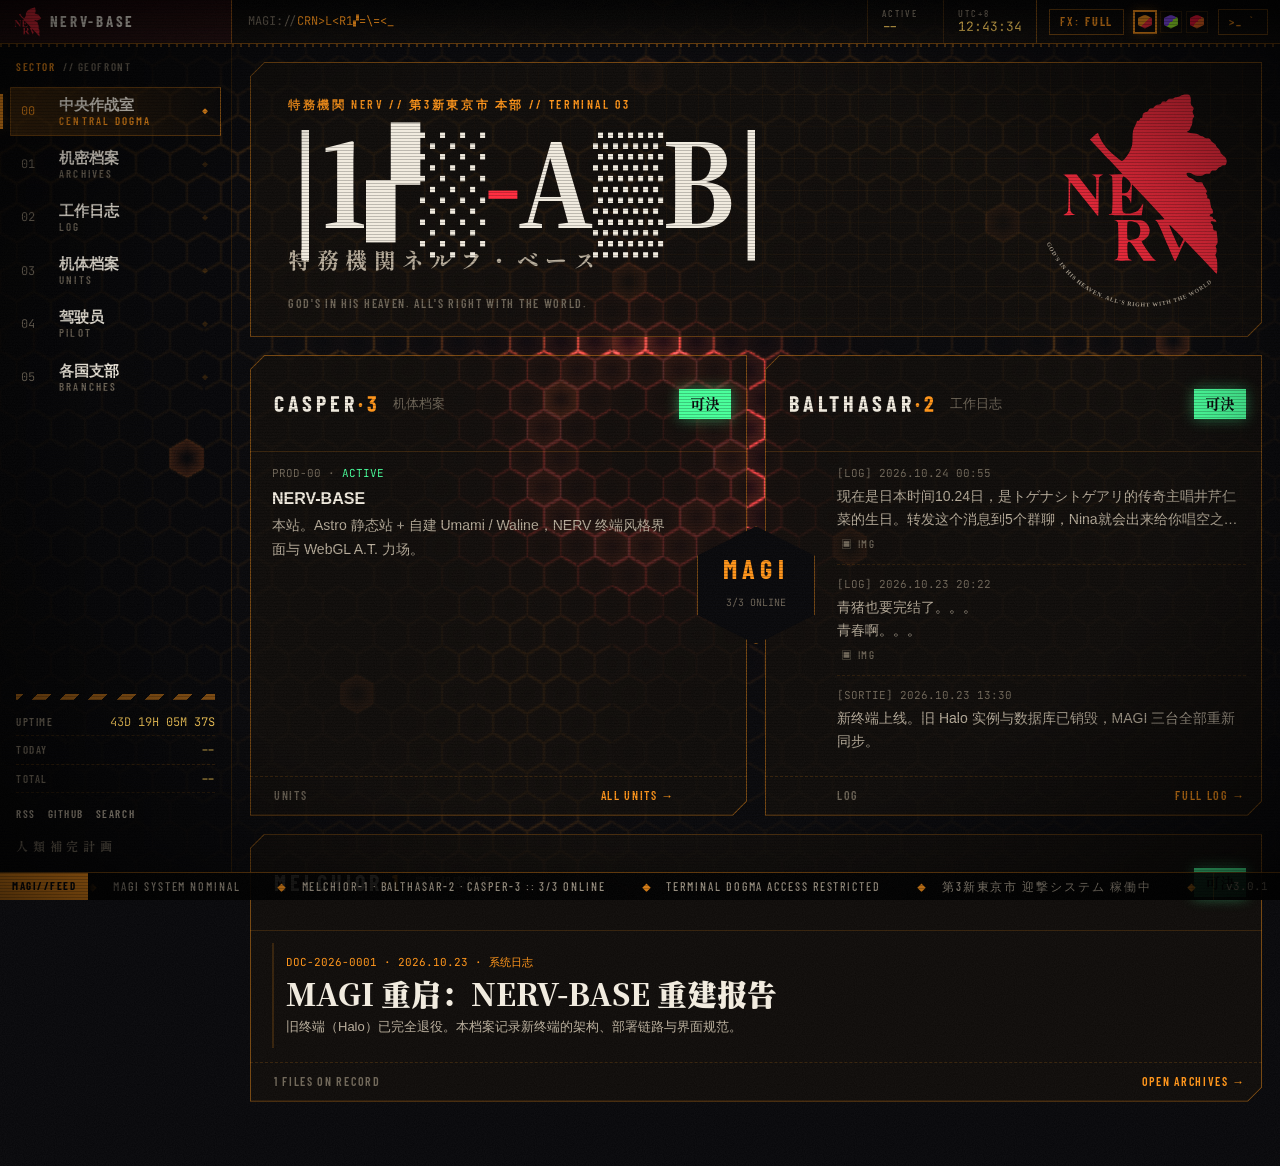
==== commit 90c8d613: "deploy: 16375c8 (2026-10-26T01:35:26Z)" ====
--- a/index.html
+++ b/index.html
@@ -81,7 +81,7 @@
 	animation-timing-function: cubic-bezier(0.16, 1, 0.3, 1);
 	animation-fill-mode: both;
 	animation-name: nerv-sig-in-back; }</style></head> <body data-variant="home"> <a class="skip-link" href="#main">跳到正文 / SKIP</a> <canvas data-astro-transition-persist="hexfield" id="hexfield" class="hexfield" aria-hidden="true"></canvas> <div class="hex-fallback" aria-hidden="true"></div> <div data-astro-transition-persist="crt" class="crt" aria-hidden="true"><i class="crt-noise"></i></div> <div class="shell"> <header data-astro-transition-persist="statusbar" class="statusbar" data-astro-cid-nuzon3mj> <a class="sb-brand" href="/" aria-label="NERV-BASE 首页" data-lock data-astro-cid-nuzon3mj> <svg class="nerv-logo sb-logo" viewBox="52 12 234 254" role="img" aria-label="NERV" xmlns="http://www.w3.org/2000/svg" data-astro-cid-7beclvjf> <title>NERV</title> <g class="emblem" data-astro-cid-7beclvjf> <path d="M218.0 18.0C216.6 19.1 214.0 20.0 212.3 20.0C210.5 20.0 209.0 20.4 209.0 21.0C209.0 21.5 207.2 22.0 205.0 22.0C202.0 22.0 200.8 22.5 199.9 24.1C199.1 25.7 198.1 26.1 195.8 25.8C193.4 25.4 192.6 25.8 191.7 27.7C190.9 29.4 189.9 30.0 187.4 30.0C184.9 30.0 183.6 30.7 182.4 32.5C181.3 34.2 179.8 35.0 178.1 35.0C176.2 35.0 174.9 35.8 174.0 37.5C173.3 38.9 172.0 40.0 171.1 40.0C168.8 40.1 166.0 42.4 166.0 44.3C166.0 46.9 164.9 49.0 163.8 48.4C163.3 48.1 162.6 48.7 162.3 49.9C162.0 51.1 161.0 52.0 159.9 52.0C158.8 52.0 158.0 52.5 158.0 53.2C158.0 53.8 156.8 56.8 155.3 59.9C152.9 64.8 152.5 66.9 152.3 75.9C152.1 85.1 151.7 87.1 149.1 92.6C146.3 98.7 139.7 107.0 137.8 107.0C136.1 107.0 124.5 97.3 118.2 90.6C113.0 85.0 107.8 76.3 105.6 69.7C105.1 68.1 104.3 68.5 99.5 72.7L94.1 77.5L98.9 82.5C101.5 85.2 111.5 95.8 121.1 106.0L138.5 124.5L127.5 125.1C121.4 125.4 117.5 125.7 118.8 125.8C120.1 125.9 122.0 126.5 123.1 127.0C124.9 128.0 125.0 129.4 125.0 152.3C125.0 165.6 124.6 177.1 124.1 177.8C123.6 178.6 121.7 179.6 119.9 180.0C117.9 180.5 126.2 180.8 140.6 180.9L164.8 181.0L165.9 173.5C167.4 163.2 167.3 162.8 164.5 168.2C163.1 170.7 160.7 173.8 159.0 175.0C154.9 177.9 144.8 179.5 141.2 177.8C138.5 176.5 138.5 176.3 138.2 165.2L137.9 154.0L140.5 154.0C144.1 154.0 148.7 158.8 149.7 163.6C150.3 166.6 150.6 164.1 151.0 153.0L151.5 138.6L173.5 161.9C185.6 174.7 195.7 185.6 195.8 186.1C196.0 186.6 192.9 187.0 188.8 187.1C183.3 187.1 182.1 187.4 183.8 188.0C186.4 189.1 188.3 193.0 201.1 223.7C205.7 234.9 209.9 243.9 210.3 243.7C210.8 243.6 213.9 237.3 217.2 229.7C220.6 222.2 223.6 216.0 223.9 216.0C224.3 216.0 234.0 226.0 245.5 238.2C257.0 250.5 266.7 260.6 267.2 260.8C267.6 261.0 268.0 256.7 268.0 251.2C268.0 244.1 267.5 240.4 266.4 238.1C265.2 235.7 265.1 234.5 265.9 233.7C267.3 232.3 267.4 225.3 266.0 224.5C265.4 224.1 265.7 222.8 266.9 221.2C268.6 218.8 268.7 217.6 268.0 211.0C267.5 206.9 267.1 203.2 267.0 202.8C267.0 202.4 266.0 202.0 264.8 201.8C262.9 201.6 262.4 200.8 262.2 197.5C262.0 195.3 261.2 193.1 260.4 192.7C259.6 192.3 259.0 191.2 259.0 190.4C259.0 189.1 259.8 189.0 263.1 189.5C267.0 190.2 267.1 190.1 266.1 188.1C265.4 186.9 264.3 186.0 263.5 186.0C262.7 186.0 262.0 185.4 262.0 184.6C262.0 183.8 261.0 183.0 259.8 182.8C258.5 182.6 257.5 181.8 257.5 181.0C257.5 180.2 258.5 179.4 259.8 179.2C261.5 178.9 262.0 178.2 262.0 176.1C262.0 174.5 261.4 172.7 260.6 172.1C259.8 171.4 258.9 168.2 258.5 164.8C257.9 160.0 257.4 158.7 255.8 158.2C254.4 157.9 253.9 157.1 254.3 155.4C254.5 154.0 254.1 152.9 253.3 152.6C252.2 152.2 252.2 151.7 253.1 150.1C254.2 148.5 253.8 147.5 251.2 143.4C249.4 140.8 248.0 138.1 248.0 137.3C248.0 136.4 246.6 136.0 243.7 136.0C240.2 136.0 238.8 135.4 236.5 133.0C234.9 131.3 232.6 130.0 231.4 130.0C229.1 130.0 226.0 126.7 226.0 124.3C226.0 122.3 231.1 122.8 234.5 125.0C238.4 127.6 248.1 127.8 250.1 125.4C251.0 124.3 252.4 124.0 254.6 124.3C257.2 124.7 257.9 124.4 258.9 122.4C259.7 120.5 260.7 120.0 263.4 120.0C265.9 120.0 267.2 119.4 268.4 117.5C269.3 116.1 270.7 115.0 271.4 115.0C272.1 115.0 273.3 114.4 273.9 113.6C274.6 112.8 275.9 112.4 277.0 112.7C278.4 113.1 279.3 112.5 280.1 110.7C281.6 107.5 280.6 103.5 277.7 100.9C276.5 99.8 274.7 98.2 273.8 97.3C272.8 96.4 272.0 94.9 272.0 94.0C272.0 93.1 270.7 91.1 269.0 89.5C267.4 87.9 266.0 86.0 266.0 85.3C266.0 84.6 264.7 83.4 263.2 82.6C261.7 81.8 259.8 80.0 259.0 78.6C258.0 76.6 256.9 76.0 254.5 76.0C252.7 76.0 250.7 75.3 250.0 74.5C249.3 73.7 247.8 73.0 246.7 73.0C245.6 73.0 243.8 72.2 242.7 71.2C241.4 70.1 238.5 69.3 233.9 69.0C226.7 68.5 224.9 67.2 228.8 65.5C230.0 65.0 231.0 63.8 231.0 63.0C231.0 62.1 231.7 60.5 232.5 59.4C233.3 58.4 234.0 55.5 234.0 53.1C234.0 50.5 234.6 48.3 235.5 47.6C236.8 46.6 236.7 46.1 235.3 43.2C234.0 40.4 233.9 39.5 235.0 37.4C236.2 35.2 236.1 34.7 233.8 32.2C231.7 29.9 231.4 28.8 231.8 25.1C232.0 22.6 231.7 19.8 230.9 18.4C229.9 16.4 228.9 16.0 225.1 16.0C222.1 16.0 219.6 16.7 218.0 18.0ZM145.8 132.3C150.4 137.0 150.8 139.1 148.5 144.7C146.6 149.1 144.4 150.9 140.8 151.0L138.0 151.0L138.0 139.5C138.0 126.0 138.8 125.2 145.8 132.3ZM219.3 218.8C218.0 222.0 216.5 224.8 216.1 225.3C215.5 225.9 204.0 199.9 202.3 194.0C202.1 193.2 206.3 197.2 211.8 202.8L221.8 213.2L219.3 218.8Z" data-astro-cid-7beclvjf></path><path d="M58.0 125.7C58.8 126.0 60.7 127.4 62.3 128.8L65.0 131.4L65.0 152.1C65.0 163.5 64.6 174.0 64.0 175.5C63.5 176.9 61.6 178.7 59.8 179.5C56.7 180.8 57.1 180.9 66.5 180.8C72.0 180.8 75.3 180.5 73.8 180.3C72.3 180.1 70.1 178.7 69.0 177.3C67.2 174.9 67.0 173.3 67.0 155.4C67.0 144.7 67.3 136.0 67.8 136.1C68.2 136.1 76.6 146.4 86.5 159.1C96.4 171.7 104.8 182.0 105.3 182.0C105.7 182.0 106.0 170.6 106.0 156.6C106.0 142.6 106.3 130.4 106.6 129.5C107.0 128.5 108.7 127.2 110.4 126.4C113.3 125.2 112.8 125.1 104.0 125.1C96.6 125.2 95.2 125.4 97.6 126.1C102.8 127.6 103.1 128.5 102.8 144.6L102.5 159.3L89.2 142.2L75.9 125.0L66.2 125.1C60.9 125.1 57.2 125.4 58.0 125.7Z" data-astro-cid-7beclvjf></path><path d="M127.9 188.0C129.7 188.4 131.6 189.4 132.1 190.2C132.6 190.9 133.0 202.1 133.0 215.1C133.0 240.7 133.1 240.2 127.3 242.0C125.5 242.5 129.5 242.8 139.0 242.9C151.5 242.9 153.0 242.7 150.0 241.7C146.8 240.6 146.5 240.1 145.7 235.0C145.3 232.0 145.1 226.8 145.2 223.5C145.5 218.4 145.8 217.5 147.5 217.2C149.1 217.0 151.5 219.8 158.4 230.0L167.3 243.0L175.9 243.0L184.5 242.9L181.8 240.9C178.2 238.2 163.4 216.7 164.8 216.2C168.0 215.2 172.7 211.1 174.3 208.0C177.5 201.7 175.3 194.6 168.6 189.6C166.1 187.7 164.3 187.5 145.2 187.3C132.4 187.2 125.8 187.4 127.9 188.0ZM156.6 190.5C162.1 192.8 164.5 200.5 161.9 207.8C160.5 211.8 157.7 213.5 151.4 214.4C147.2 214.9 146.1 214.7 145.6 213.4C144.8 211.3 144.8 190.5 145.7 189.7C146.8 188.5 152.9 188.9 156.6 190.5Z" data-astro-cid-7beclvjf></path> </g>  </svg> <span class="sb-name hud" data-astro-cid-nuzon3mj>NERV-BASE</span> </a> <div class="sb-path mono" aria-label="当前位置" data-astro-cid-nuzon3mj> <span class="dim" data-astro-cid-nuzon3mj>MAGI://</span><span class="sb-path-text" data-decode="420" data-astro-cid-nuzon3mj>CENTRAL-DOGMA</span><span class="blink" data-astro-cid-nuzon3mj>_</span> </div> <dl class="sb-gauges" aria-label="系统状态" data-astro-cid-nuzon3mj> <div class="sb-g" data-astro-cid-nuzon3mj> <dt data-astro-cid-nuzon3mj>SYNC</dt> <dd class="mono" data-hud="sync" data-astro-cid-nuzon3mj>41.3%</dd> </div> <div class="sb-g" data-astro-cid-nuzon3mj> <dt data-astro-cid-nuzon3mj>ACTIVE</dt> <dd class="mono" data-hud="online" data-astro-cid-nuzon3mj>--</dd> </div> <div class="sb-g sb-alert" data-astro-cid-nuzon3mj> <dt data-astro-cid-nuzon3mj>ALERT</dt> <dd class="mono" data-hud="alert" data-astro-cid-nuzon3mj>GREEN</dd> </div> <div class="sb-g sb-clock" data-astro-cid-nuzon3mj> <dt data-astro-cid-nuzon3mj>UTC+8</dt> <dd class="mono" data-hud="clock" data-astro-cid-nuzon3mj>--:--:--</dd> </div> </dl> <div class="sb-ctrl" data-astro-cid-nuzon3mj> <button class="sb-btn hud" type="button" data-action="fx" aria-label="切换特效强度" title="特效强度 FULL / LOW / OFF" data-astro-cid-nuzon3mj>
-FX:<b data-hud="fx" data-astro-cid-nuzon3mj>FULL</b> </button> <div class="sb-themes" role="radiogroup" aria-label="配色" data-astro-cid-nuzon3mj> <button class="sb-theme" type="button" role="radio" data-theme-btn="magi" aria-label="MAGI 琥珀 / 警报红" title="MAGI — 琥珀 / 警报红" data-astro-cid-nuzon3mj> <i data-astro-cid-nuzon3mj></i> </button><button class="sb-theme" type="button" role="radio" data-theme-btn="unit01" aria-label="UNIT-01 初号机 紫 / 荧光绿" title="UNIT-01 — 初号机 紫 / 荧光绿" data-astro-cid-nuzon3mj> <i data-astro-cid-nuzon3mj></i> </button><button class="sb-theme" type="button" role="radio" data-theme-btn="unit02" aria-label="UNIT-02 二号机 红 / 橙" title="UNIT-02 — 二号机 红 / 橙" data-astro-cid-nuzon3mj> <i data-astro-cid-nuzon3mj></i> </button> </div> <button class="sb-btn hud" type="button" data-action="console" aria-label="打开命令控制台" title="控制台 ( ` / Ctrl+K )" data-astro-cid-nuzon3mj> <span aria-hidden="true" data-astro-cid-nuzon3mj>&gt;_</span><kbd data-astro-cid-nuzon3mj>`</kbd> </button> </div> </header> <nav class="rail" aria-label="主导航" data-astro-cid-zh2wcfwb> <div class="rail-head hud" data-astro-cid-zh2wcfwb> <span data-astro-cid-zh2wcfwb>SECTOR</span><span class="dim" data-astro-cid-zh2wcfwb>// GEOFRONT</span> </div> <ul class="rail-list" data-astro-cid-zh2wcfwb> <li data-astro-cid-zh2wcfwb> <a class="rail-item active" href="/" aria-current="page" data-astro-cid-zh2wcfwb> <span class="ri-code mono" data-astro-cid-zh2wcfwb>00</span> <span class="ri-text" data-astro-cid-zh2wcfwb> <span class="ri-label" data-astro-cid-zh2wcfwb>中央作战室</span> <span class="ri-en hud" data-decode-hover data-astro-cid-zh2wcfwb>CENTRAL DOGMA</span> </span> <span class="ri-mark" aria-hidden="true" data-astro-cid-zh2wcfwb></span> </a> </li><li data-astro-cid-zh2wcfwb> <a class="rail-item" href="/archives/" data-astro-cid-zh2wcfwb> <span class="ri-code mono" data-astro-cid-zh2wcfwb>01</span> <span class="ri-text" data-astro-cid-zh2wcfwb> <span class="ri-label" data-astro-cid-zh2wcfwb>机密档案</span> <span class="ri-en hud" data-decode-hover data-astro-cid-zh2wcfwb>ARCHIVES</span> </span> <span class="ri-mark" aria-hidden="true" data-astro-cid-zh2wcfwb></span> </a> </li><li data-astro-cid-zh2wcfwb> <a class="rail-item" href="/log/" data-astro-cid-zh2wcfwb> <span class="ri-code mono" data-astro-cid-zh2wcfwb>02</span> <span class="ri-text" data-astro-cid-zh2wcfwb> <span class="ri-label" data-astro-cid-zh2wcfwb>工作日志</span> <span class="ri-en hud" data-decode-hover data-astro-cid-zh2wcfwb>LOG</span> </span> <span class="ri-mark" aria-hidden="true" data-astro-cid-zh2wcfwb></span> </a> </li><li data-astro-cid-zh2wcfwb> <a class="rail-item" href="/units/" data-astro-cid-zh2wcfwb> <span class="ri-code mono" data-astro-cid-zh2wcfwb>03</span> <span class="ri-text" data-astro-cid-zh2wcfwb> <span class="ri-label" data-astro-cid-zh2wcfwb>机体档案</span> <span class="ri-en hud" data-decode-hover data-astro-cid-zh2wcfwb>UNITS</span> </span> <span class="ri-mark" aria-hidden="true" data-astro-cid-zh2wcfwb></span> </a> </li><li data-astro-cid-zh2wcfwb> <a class="rail-item" href="/pilot/" data-astro-cid-zh2wcfwb> <span class="ri-code mono" data-astro-cid-zh2wcfwb>04</span> <span class="ri-text" data-astro-cid-zh2wcfwb> <span class="ri-label" data-astro-cid-zh2wcfwb>驾驶员</span> <span class="ri-en hud" data-decode-hover data-astro-cid-zh2wcfwb>PILOT</span> </span> <span class="ri-mark" aria-hidden="true" data-astro-cid-zh2wcfwb></span> </a> </li><li data-astro-cid-zh2wcfwb> <a class="rail-item" href="/branches/" data-astro-cid-zh2wcfwb> <span class="ri-code mono" data-astro-cid-zh2wcfwb>05</span> <span class="ri-text" data-astro-cid-zh2wcfwb> <span class="ri-label" data-astro-cid-zh2wcfwb>各国支部</span> <span class="ri-en hud" data-decode-hover data-astro-cid-zh2wcfwb>BRANCHES</span> </span> <span class="ri-mark" aria-hidden="true" data-astro-cid-zh2wcfwb></span> </a> </li> </ul> <div class="rail-foot" data-astro-cid-zh2wcfwb> <div class="stripes" aria-hidden="true" data-astro-cid-zh2wcfwb></div> <dl class="rail-stats" data-astro-cid-zh2wcfwb> <div data-astro-cid-zh2wcfwb><dt class="hud" data-astro-cid-zh2wcfwb>UPTIME</dt><dd class="mono" data-hud="uptime" data-since="2026-10-23T17:37:57+08:00" data-astro-cid-zh2wcfwb>--</dd></div> <div data-astro-cid-zh2wcfwb><dt class="hud" data-astro-cid-zh2wcfwb>TODAY</dt><dd class="mono" data-hud="today" data-astro-cid-zh2wcfwb>--</dd></div> <div data-astro-cid-zh2wcfwb><dt class="hud" data-astro-cid-zh2wcfwb>TOTAL</dt><dd class="mono" data-hud="total" data-astro-cid-zh2wcfwb>--</dd></div> </dl> <div class="rail-links hud" data-astro-cid-zh2wcfwb> <a href="/rss.xml" data-astro-reload data-astro-cid-zh2wcfwb>RSS</a> <a href="https://github.com/zzstar101" target="_blank" rel="noopener" data-astro-cid-zh2wcfwb>GITHUB</a> <a href="/search/" data-astro-cid-zh2wcfwb>SEARCH</a> </div> <p class="rail-motto jp" data-astro-cid-zh2wcfwb>人類補完計画</p> </div> </nav> <div data-astro-transition-scope="astro-iywf7oe7-2" class="stage"> <main id="main" class="main" data-path="CENTRAL-DOGMA" tabindex="-1">  <section class="home-hero panel" data-astro-cid-lcdefpme> <div class="hh-bg" aria-hidden="true" data-astro-cid-lcdefpme></div> <div data-astro-cid-lcdefpme> <span class="label" data-astro-cid-lcdefpme>特務機関 NERV // 第3新東京市 本部 // TERMINAL 03</span> <h1 class="eva-title" data-astro-cid-lcdefpme><span data-decode="900" data-astro-cid-lcdefpme>NERV</span><span class="red" data-astro-cid-lcdefpme>-</span><span data-decode="1100" data-astro-cid-lcdefpme>BASE</span></h1> <p class="hh-jp jp" data-astro-cid-lcdefpme>特務機関ネルフ・ベース</p> <p class="hh-motto hud" data-astro-cid-lcdefpme>GOD&#39;S IN HIS HEAVEN. ALL&#39;S RIGHT WITH THE WORLD.</p> </div> <svg class="nerv-logo hh-logo" viewBox="26 10 262 304" role="img" aria-label="NERV" xmlns="http://www.w3.org/2000/svg" data-astro-cid-7beclvjf> <title>NERV</title> <g class="emblem" data-astro-cid-7beclvjf> <path d="M218.0 18.0C216.6 19.1 214.0 20.0 212.3 20.0C210.5 20.0 209.0 20.4 209.0 21.0C209.0 21.5 207.2 22.0 205.0 22.0C202.0 22.0 200.8 22.5 199.9 24.1C199.1 25.7 198.1 26.1 195.8 25.8C193.4 25.4 192.6 25.8 191.7 27.7C190.9 29.4 189.9 30.0 187.4 30.0C184.9 30.0 183.6 30.7 182.4 32.5C181.3 34.2 179.8 35.0 178.1 35.0C176.2 35.0 174.9 35.8 174.0 37.5C173.3 38.9 172.0 40.0 171.1 40.0C168.8 40.1 166.0 42.4 166.0 44.3C166.0 46.9 164.9 49.0 163.8 48.4C163.3 48.1 162.6 48.7 162.3 49.9C162.0 51.1 161.0 52.0 159.9 52.0C158.8 52.0 158.0 52.5 158.0 53.2C158.0 53.8 156.8 56.8 155.3 59.9C152.9 64.8 152.5 66.9 152.3 75.9C152.1 85.1 151.7 87.1 149.1 92.6C146.3 98.7 139.7 107.0 137.8 107.0C136.1 107.0 124.5 97.3 118.2 90.6C113.0 85.0 107.8 76.3 105.6 69.7C105.1 68.1 104.3 68.5 99.5 72.7L94.1 77.5L98.9 82.5C101.5 85.2 111.5 95.8 121.1 106.0L138.5 124.5L127.5 125.1C121.4 125.4 117.5 125.7 118.8 125.8C120.1 125.9 122.0 126.5 123.1 127.0C124.9 128.0 125.0 129.4 125.0 152.3C125.0 165.6 124.6 177.1 124.1 177.8C123.6 178.6 121.7 179.6 119.9 180.0C117.9 180.5 126.2 180.8 140.6 180.9L164.8 181.0L165.9 173.5C167.4 163.2 167.3 162.8 164.5 168.2C163.1 170.7 160.7 173.8 159.0 175.0C154.9 177.9 144.8 179.5 141.2 177.8C138.5 176.5 138.5 176.3 138.2 165.2L137.9 154.0L140.5 154.0C144.1 154.0 148.7 158.8 149.7 163.6C150.3 166.6 150.6 164.1 151.0 153.0L151.5 138.6L173.5 161.9C185.6 174.7 195.7 185.6 195.8 186.1C196.0 186.6 192.9 187.0 188.8 187.1C183.3 187.1 182.1 187.4 183.8 188.0C186.4 189.1 188.3 193.0 201.1 223.7C205.7 234.9 209.9 243.9 210.3 243.7C210.8 243.6 213.9 237.3 217.2 229.7C220.6 222.2 223.6 216.0 223.9 216.0C224.3 216.0 234.0 226.0 245.5 238.2C257.0 250.5 266.7 260.6 267.2 260.8C267.6 261.0 268.0 256.7 268.0 251.2C268.0 244.1 267.5 240.4 266.4 238.1C265.2 235.7 265.1 234.5 265.9 233.7C267.3 232.3 267.4 225.3 266.0 224.5C265.4 224.1 265.7 222.8 266.9 221.2C268.6 218.8 268.7 217.6 268.0 211.0C267.5 206.9 267.1 203.2 267.0 202.8C267.0 202.4 266.0 202.0 264.8 201.8C262.9 201.6 262.4 200.8 262.2 197.5C262.0 195.3 261.2 193.1 260.4 192.7C259.6 192.3 259.0 191.2 259.0 190.4C259.0 189.1 259.8 189.0 263.1 189.5C267.0 190.2 267.1 190.1 266.1 188.1C265.4 186.9 264.3 186.0 263.5 186.0C262.7 186.0 262.0 185.4 262.0 184.6C262.0 183.8 261.0 183.0 259.8 182.8C258.5 182.6 257.5 181.8 257.5 181.0C257.5 180.2 258.5 179.4 259.8 179.2C261.5 178.9 262.0 178.2 262.0 176.1C262.0 174.5 261.4 172.7 260.6 172.1C259.8 171.4 258.9 168.2 258.5 164.8C257.9 160.0 257.4 158.7 255.8 158.2C254.4 157.9 253.9 157.1 254.3 155.4C254.5 154.0 254.1 152.9 253.3 152.6C252.2 152.2 252.2 151.7 253.1 150.1C254.2 148.5 253.8 147.5 251.2 143.4C249.4 140.8 248.0 138.1 248.0 137.3C248.0 136.4 246.6 136.0 243.7 136.0C240.2 136.0 238.8 135.4 236.5 133.0C234.9 131.3 232.6 130.0 231.4 130.0C229.1 130.0 226.0 126.7 226.0 124.3C226.0 122.3 231.1 122.8 234.5 125.0C238.4 127.6 248.1 127.8 250.1 125.4C251.0 124.3 252.4 124.0 254.6 124.3C257.2 124.7 257.9 124.4 258.9 122.4C259.7 120.5 260.7 120.0 263.4 120.0C265.9 120.0 267.2 119.4 268.4 117.5C269.3 116.1 270.7 115.0 271.4 115.0C272.1 115.0 273.3 114.4 273.9 113.6C274.6 112.8 275.9 112.4 277.0 112.7C278.4 113.1 279.3 112.5 280.1 110.7C281.6 107.5 280.6 103.5 277.7 100.9C276.5 99.8 274.7 98.2 273.8 97.3C272.8 96.4 272.0 94.9 272.0 94.0C272.0 93.1 270.7 91.1 269.0 89.5C267.4 87.9 266.0 86.0 266.0 85.3C266.0 84.6 264.7 83.4 263.2 82.6C261.7 81.8 259.8 80.0 259.0 78.6C258.0 76.6 256.9 76.0 254.5 76.0C252.7 76.0 250.7 75.3 250.0 74.5C249.3 73.7 247.8 73.0 246.7 73.0C245.6 73.0 243.8 72.2 242.7 71.2C241.4 70.1 238.5 69.3 233.9 69.0C226.7 68.5 224.9 67.2 228.8 65.5C230.0 65.0 231.0 63.8 231.0 63.0C231.0 62.1 231.7 60.5 232.5 59.4C233.3 58.4 234.0 55.5 234.0 53.1C234.0 50.5 234.6 48.3 235.5 47.6C236.8 46.6 236.7 46.1 235.3 43.2C234.0 40.4 233.9 39.5 235.0 37.4C236.2 35.2 236.1 34.7 233.8 32.2C231.7 29.9 231.4 28.8 231.8 25.1C232.0 22.6 231.7 19.8 230.9 18.4C229.9 16.4 228.9 16.0 225.1 16.0C222.1 16.0 219.6 16.7 218.0 18.0ZM145.8 132.3C150.4 137.0 150.8 139.1 148.5 144.7C146.6 149.1 144.4 150.9 140.8 151.0L138.0 151.0L138.0 139.5C138.0 126.0 138.8 125.2 145.8 132.3ZM219.3 218.8C218.0 222.0 216.5 224.8 216.1 225.3C215.5 225.9 204.0 199.9 202.3 194.0C202.1 193.2 206.3 197.2 211.8 202.8L221.8 213.2L219.3 218.8Z" data-astro-cid-7beclvjf></path><path d="M58.0 125.7C58.8 126.0 60.7 127.4 62.3 128.8L65.0 131.4L65.0 152.1C65.0 163.5 64.6 174.0 64.0 175.5C63.5 176.9 61.6 178.7 59.8 179.5C56.7 180.8 57.1 180.9 66.5 180.8C72.0 180.8 75.3 180.5 73.8 180.3C72.3 180.1 70.1 178.7 69.0 177.3C67.2 174.9 67.0 173.3 67.0 155.4C67.0 144.7 67.3 136.0 67.8 136.1C68.2 136.1 76.6 146.4 86.5 159.1C96.4 171.7 104.8 182.0 105.3 182.0C105.7 182.0 106.0 170.6 106.0 156.6C106.0 142.6 106.3 130.4 106.6 129.5C107.0 128.5 108.7 127.2 110.4 126.4C113.3 125.2 112.8 125.1 104.0 125.1C96.6 125.2 95.2 125.4 97.6 126.1C102.8 127.6 103.1 128.5 102.8 144.6L102.5 159.3L89.2 142.2L75.9 125.0L66.2 125.1C60.9 125.1 57.2 125.4 58.0 125.7Z" data-astro-cid-7beclvjf></path><path d="M127.9 188.0C129.7 188.4 131.6 189.4 132.1 190.2C132.6 190.9 133.0 202.1 133.0 215.1C133.0 240.7 133.1 240.2 127.3 242.0C125.5 242.5 129.5 242.8 139.0 242.9C151.5 242.9 153.0 242.7 150.0 241.7C146.8 240.6 146.5 240.1 145.7 235.0C145.3 232.0 145.1 226.8 145.2 223.5C145.5 218.4 145.8 217.5 147.5 217.2C149.1 217.0 151.5 219.8 158.4 230.0L167.3 243.0L175.9 243.0L184.5 242.9L181.8 240.9C178.2 238.2 163.4 216.7 164.8 216.2C168.0 215.2 172.7 211.1 174.3 208.0C177.5 201.7 175.3 194.6 168.6 189.6C166.1 187.7 164.3 187.5 145.2 187.3C132.4 187.2 125.8 187.4 127.9 188.0ZM156.6 190.5C162.1 192.8 164.5 200.5 161.9 207.8C160.5 211.8 157.7 213.5 151.4 214.4C147.2 214.9 146.1 214.7 145.6 213.4C144.8 211.3 144.8 190.5 145.7 189.7C146.8 188.5 152.9 188.9 156.6 190.5Z" data-astro-cid-7beclvjf></path> </g>  <path id="nerv-arc-je8gdy" d="M34.99 219.07 A146 146 0 0 0 260.25 273.15" fill="none" data-astro-cid-7beclvjf></path> <text class="motto" data-astro-cid-7beclvjf> <textPath href="#nerv-arc-je8gdy" textLength="267.6" lengthAdjust="spacing" data-astro-cid-7beclvjf> GOD&#39;S IN HIS HEAVEN. ALL&#39;S RIGHT WITH THE WORLD </textPath> </text>  </svg> </section> <div class="magi" data-astro-cid-lcdefpme> <div class="magi-core" aria-hidden="true" data-astro-cid-lcdefpme> <div data-astro-cid-lcdefpme> <strong data-astro-cid-lcdefpme>MAGI</strong><br data-astro-cid-lcdefpme><span data-astro-cid-lcdefpme>3/3 ONLINE</span> </div> </div> <section class="mp mp-casper panel" aria-labelledby="mp-c" data-astro-cid-lcdefpme> <header class="mp-head" data-astro-cid-lcdefpme> <h2 class="mp-name" id="mp-c" data-astro-cid-lcdefpme>CASPER<b data-astro-cid-lcdefpme>·3</b></h2> <span class="mp-role" data-astro-cid-lcdefpme>机体档案</span> <span class="mp-lamp on" data-astro-cid-lcdefpme>可決</span> </header> <div class="mp-body" data-astro-cid-lcdefpme> <ul class="mini-list" data-astro-cid-lcdefpme> <li data-astro-cid-lcdefpme> <span class="mono" data-astro-cid-lcdefpme> PROD-00 · <span class="status-active" data-astro-cid-lcdefpme>ACTIVE</span> </span> <a class="mini-title" href="/units/nerv-base/" data-astro-cid-lcdefpme>NERV-BASE</a> <p data-astro-cid-lcdefpme>本站。Astro 静态站 + 自建 Umami / Waline，NERV 终端风格界面与 WebGL A.T. 力场。</p> </li> </ul> </div> <footer class="mp-foot hud" data-astro-cid-lcdefpme><span class="dim" data-astro-cid-lcdefpme>UNITS</span><a href="/units/" data-astro-cid-lcdefpme>ALL UNITS →</a></footer> </section> <section class="mp mp-balthasar panel" aria-labelledby="mp-b" data-astro-cid-lcdefpme> <header class="mp-head" data-astro-cid-lcdefpme> <h2 class="mp-name" id="mp-b" data-astro-cid-lcdefpme>BALTHASAR<b data-astro-cid-lcdefpme>·2</b></h2> <span class="mp-role" data-astro-cid-lcdefpme>工作日志</span> <span class="mp-lamp on" data-astro-cid-lcdefpme>可決</span> </header> <div class="mp-body" data-astro-cid-lcdefpme> <ul class="mini-list" data-astro-cid-lcdefpme> <li data-astro-cid-lcdefpme> <span class="mono" data-astro-cid-lcdefpme>
+FX:<b data-hud="fx" data-astro-cid-nuzon3mj>FULL</b> </button> <div class="sb-themes" role="radiogroup" aria-label="配色" data-astro-cid-nuzon3mj> <button class="sb-theme" type="button" role="radio" data-theme-btn="magi" aria-label="MAGI 琥珀 / 警报红" title="MAGI — 琥珀 / 警报红" data-astro-cid-nuzon3mj> <i data-astro-cid-nuzon3mj></i> </button><button class="sb-theme" type="button" role="radio" data-theme-btn="unit01" aria-label="UNIT-01 初号机 紫 / 荧光绿" title="UNIT-01 — 初号机 紫 / 荧光绿" data-astro-cid-nuzon3mj> <i data-astro-cid-nuzon3mj></i> </button><button class="sb-theme" type="button" role="radio" data-theme-btn="unit02" aria-label="UNIT-02 二号机 红 / 橙" title="UNIT-02 — 二号机 红 / 橙" data-astro-cid-nuzon3mj> <i data-astro-cid-nuzon3mj></i> </button> </div> <button class="sb-btn hud" type="button" data-action="console" aria-label="打开命令控制台" title="控制台 ( ` / Ctrl+K )" data-astro-cid-nuzon3mj> <span aria-hidden="true" data-astro-cid-nuzon3mj>&gt;_</span><kbd data-astro-cid-nuzon3mj>`</kbd> </button> </div> </header> <nav class="rail" aria-label="主导航" data-astro-cid-zh2wcfwb> <div class="rail-head hud" data-astro-cid-zh2wcfwb> <span data-astro-cid-zh2wcfwb>SECTOR</span><span class="dim" data-astro-cid-zh2wcfwb>// GEOFRONT</span> </div> <ul class="rail-list" data-astro-cid-zh2wcfwb> <li data-astro-cid-zh2wcfwb> <a class="rail-item active" href="/" aria-current="page" data-astro-cid-zh2wcfwb> <span class="ri-code mono" data-astro-cid-zh2wcfwb>00</span> <span class="ri-text" data-astro-cid-zh2wcfwb> <span class="ri-label" data-astro-cid-zh2wcfwb>中央作战室</span> <span class="ri-en hud" data-decode-hover data-astro-cid-zh2wcfwb>CENTRAL DOGMA</span> </span> <span class="ri-mark" aria-hidden="true" data-astro-cid-zh2wcfwb></span> </a> </li><li data-astro-cid-zh2wcfwb> <a class="rail-item" href="/archives/" data-astro-cid-zh2wcfwb> <span class="ri-code mono" data-astro-cid-zh2wcfwb>01</span> <span class="ri-text" data-astro-cid-zh2wcfwb> <span class="ri-label" data-astro-cid-zh2wcfwb>机密档案</span> <span class="ri-en hud" data-decode-hover data-astro-cid-zh2wcfwb>ARCHIVES</span> </span> <span class="ri-mark" aria-hidden="true" data-astro-cid-zh2wcfwb></span> </a> </li><li data-astro-cid-zh2wcfwb> <a class="rail-item" href="/log/" data-astro-cid-zh2wcfwb> <span class="ri-code mono" data-astro-cid-zh2wcfwb>02</span> <span class="ri-text" data-astro-cid-zh2wcfwb> <span class="ri-label" data-astro-cid-zh2wcfwb>工作日志</span> <span class="ri-en hud" data-decode-hover data-astro-cid-zh2wcfwb>LOG</span> </span> <span class="ri-mark" aria-hidden="true" data-astro-cid-zh2wcfwb></span> </a> </li><li data-astro-cid-zh2wcfwb> <a class="rail-item" href="/units/" data-astro-cid-zh2wcfwb> <span class="ri-code mono" data-astro-cid-zh2wcfwb>03</span> <span class="ri-text" data-astro-cid-zh2wcfwb> <span class="ri-label" data-astro-cid-zh2wcfwb>机体档案</span> <span class="ri-en hud" data-decode-hover data-astro-cid-zh2wcfwb>UNITS</span> </span> <span class="ri-mark" aria-hidden="true" data-astro-cid-zh2wcfwb></span> </a> </li><li data-astro-cid-zh2wcfwb> <a class="rail-item" href="/pilot/" data-astro-cid-zh2wcfwb> <span class="ri-code mono" data-astro-cid-zh2wcfwb>04</span> <span class="ri-text" data-astro-cid-zh2wcfwb> <span class="ri-label" data-astro-cid-zh2wcfwb>驾驶员</span> <span class="ri-en hud" data-decode-hover data-astro-cid-zh2wcfwb>PILOT</span> </span> <span class="ri-mark" aria-hidden="true" data-astro-cid-zh2wcfwb></span> </a> </li><li data-astro-cid-zh2wcfwb> <a class="rail-item" href="/branches/" data-astro-cid-zh2wcfwb> <span class="ri-code mono" data-astro-cid-zh2wcfwb>05</span> <span class="ri-text" data-astro-cid-zh2wcfwb> <span class="ri-label" data-astro-cid-zh2wcfwb>各国支部</span> <span class="ri-en hud" data-decode-hover data-astro-cid-zh2wcfwb>BRANCHES</span> </span> <span class="ri-mark" aria-hidden="true" data-astro-cid-zh2wcfwb></span> </a> </li> </ul> <div class="rail-foot" data-astro-cid-zh2wcfwb> <div class="stripes" aria-hidden="true" data-astro-cid-zh2wcfwb></div> <dl class="rail-stats" data-astro-cid-zh2wcfwb> <div data-astro-cid-zh2wcfwb><dt class="hud" data-astro-cid-zh2wcfwb>UPTIME</dt><dd class="mono" data-hud="uptime" data-since="2026-10-23T17:37:57+08:00" data-astro-cid-zh2wcfwb>--</dd></div> <div data-astro-cid-zh2wcfwb><dt class="hud" data-astro-cid-zh2wcfwb>TODAY</dt><dd class="mono" data-hud="today" data-astro-cid-zh2wcfwb>--</dd></div> <div data-astro-cid-zh2wcfwb><dt class="hud" data-astro-cid-zh2wcfwb>TOTAL</dt><dd class="mono" data-hud="total" data-astro-cid-zh2wcfwb>--</dd></div> </dl> <div class="rail-links hud" data-astro-cid-zh2wcfwb> <a href="/rss.xml" data-astro-reload data-astro-cid-zh2wcfwb>RSS</a> <a href="https://github.com/zzstar101" target="_blank" rel="noopener" data-astro-cid-zh2wcfwb>GITHUB</a> <a href="/search/" data-astro-cid-zh2wcfwb>SEARCH</a> </div> <p class="rail-motto jp" data-astro-cid-zh2wcfwb>人類補完計画</p> </div> </nav> <div data-astro-transition-scope="astro-iywf7oe7-2" class="stage"> <main id="main" class="main" data-path="CENTRAL-DOGMA" tabindex="-1">  <section class="home-hero panel" data-astro-cid-lcdefpme> <div class="hh-bg" aria-hidden="true" data-astro-cid-lcdefpme></div> <div data-astro-cid-lcdefpme> <span class="label" data-astro-cid-lcdefpme>特務機関 NERV // 第3新東京市 本部 // TERMINAL 03</span> <h1 class="eva-title" data-astro-cid-lcdefpme><span data-decode="900" data-astro-cid-lcdefpme>NERV</span><span class="red" data-astro-cid-lcdefpme>-</span><span data-decode="1100" data-astro-cid-lcdefpme>BASE</span></h1> <p class="hh-jp jp" data-astro-cid-lcdefpme>特務機関ネルフ・ベース</p> <p class="hh-motto hud" data-astro-cid-lcdefpme>GOD&#39;S IN HIS HEAVEN. ALL&#39;S RIGHT WITH THE WORLD.</p> </div> <svg class="nerv-logo hh-logo" viewBox="26 10 262 304" role="img" aria-label="NERV" xmlns="http://www.w3.org/2000/svg" data-astro-cid-7beclvjf> <title>NERV</title> <g class="emblem" data-astro-cid-7beclvjf> <path d="M218.0 18.0C216.6 19.1 214.0 20.0 212.3 20.0C210.5 20.0 209.0 20.4 209.0 21.0C209.0 21.5 207.2 22.0 205.0 22.0C202.0 22.0 200.8 22.5 199.9 24.1C199.1 25.7 198.1 26.1 195.8 25.8C193.4 25.4 192.6 25.8 191.7 27.7C190.9 29.4 189.9 30.0 187.4 30.0C184.9 30.0 183.6 30.7 182.4 32.5C181.3 34.2 179.8 35.0 178.1 35.0C176.2 35.0 174.9 35.8 174.0 37.5C173.3 38.9 172.0 40.0 171.1 40.0C168.8 40.1 166.0 42.4 166.0 44.3C166.0 46.9 164.9 49.0 163.8 48.4C163.3 48.1 162.6 48.7 162.3 49.9C162.0 51.1 161.0 52.0 159.9 52.0C158.8 52.0 158.0 52.5 158.0 53.2C158.0 53.8 156.8 56.8 155.3 59.9C152.9 64.8 152.5 66.9 152.3 75.9C152.1 85.1 151.7 87.1 149.1 92.6C146.3 98.7 139.7 107.0 137.8 107.0C136.1 107.0 124.5 97.3 118.2 90.6C113.0 85.0 107.8 76.3 105.6 69.7C105.1 68.1 104.3 68.5 99.5 72.7L94.1 77.5L98.9 82.5C101.5 85.2 111.5 95.8 121.1 106.0L138.5 124.5L127.5 125.1C121.4 125.4 117.5 125.7 118.8 125.8C120.1 125.9 122.0 126.5 123.1 127.0C124.9 128.0 125.0 129.4 125.0 152.3C125.0 165.6 124.6 177.1 124.1 177.8C123.6 178.6 121.7 179.6 119.9 180.0C117.9 180.5 126.2 180.8 140.6 180.9L164.8 181.0L165.9 173.5C167.4 163.2 167.3 162.8 164.5 168.2C163.1 170.7 160.7 173.8 159.0 175.0C154.9 177.9 144.8 179.5 141.2 177.8C138.5 176.5 138.5 176.3 138.2 165.2L137.9 154.0L140.5 154.0C144.1 154.0 148.7 158.8 149.7 163.6C150.3 166.6 150.6 164.1 151.0 153.0L151.5 138.6L173.5 161.9C185.6 174.7 195.7 185.6 195.8 186.1C196.0 186.6 192.9 187.0 188.8 187.1C183.3 187.1 182.1 187.4 183.8 188.0C186.4 189.1 188.3 193.0 201.1 223.7C205.7 234.9 209.9 243.9 210.3 243.7C210.8 243.6 213.9 237.3 217.2 229.7C220.6 222.2 223.6 216.0 223.9 216.0C224.3 216.0 234.0 226.0 245.5 238.2C257.0 250.5 266.7 260.6 267.2 260.8C267.6 261.0 268.0 256.7 268.0 251.2C268.0 244.1 267.5 240.4 266.4 238.1C265.2 235.7 265.1 234.5 265.9 233.7C267.3 232.3 267.4 225.3 266.0 224.5C265.4 224.1 265.7 222.8 266.9 221.2C268.6 218.8 268.7 217.6 268.0 211.0C267.5 206.9 267.1 203.2 267.0 202.8C267.0 202.4 266.0 202.0 264.8 201.8C262.9 201.6 262.4 200.8 262.2 197.5C262.0 195.3 261.2 193.1 260.4 192.7C259.6 192.3 259.0 191.2 259.0 190.4C259.0 189.1 259.8 189.0 263.1 189.5C267.0 190.2 267.1 190.1 266.1 188.1C265.4 186.9 264.3 186.0 263.5 186.0C262.7 186.0 262.0 185.4 262.0 184.6C262.0 183.8 261.0 183.0 259.8 182.8C258.5 182.6 257.5 181.8 257.5 181.0C257.5 180.2 258.5 179.4 259.8 179.2C261.5 178.9 262.0 178.2 262.0 176.1C262.0 174.5 261.4 172.7 260.6 172.1C259.8 171.4 258.9 168.2 258.5 164.8C257.9 160.0 257.4 158.7 255.8 158.2C254.4 157.9 253.9 157.1 254.3 155.4C254.5 154.0 254.1 152.9 253.3 152.6C252.2 152.2 252.2 151.7 253.1 150.1C254.2 148.5 253.8 147.5 251.2 143.4C249.4 140.8 248.0 138.1 248.0 137.3C248.0 136.4 246.6 136.0 243.7 136.0C240.2 136.0 238.8 135.4 236.5 133.0C234.9 131.3 232.6 130.0 231.4 130.0C229.1 130.0 226.0 126.7 226.0 124.3C226.0 122.3 231.1 122.8 234.5 125.0C238.4 127.6 248.1 127.8 250.1 125.4C251.0 124.3 252.4 124.0 254.6 124.3C257.2 124.7 257.9 124.4 258.9 122.4C259.7 120.5 260.7 120.0 263.4 120.0C265.9 120.0 267.2 119.4 268.4 117.5C269.3 116.1 270.7 115.0 271.4 115.0C272.1 115.0 273.3 114.4 273.9 113.6C274.6 112.8 275.9 112.4 277.0 112.7C278.4 113.1 279.3 112.5 280.1 110.7C281.6 107.5 280.6 103.5 277.7 100.9C276.5 99.8 274.7 98.2 273.8 97.3C272.8 96.4 272.0 94.9 272.0 94.0C272.0 93.1 270.7 91.1 269.0 89.5C267.4 87.9 266.0 86.0 266.0 85.3C266.0 84.6 264.7 83.4 263.2 82.6C261.7 81.8 259.8 80.0 259.0 78.6C258.0 76.6 256.9 76.0 254.5 76.0C252.7 76.0 250.7 75.3 250.0 74.5C249.3 73.7 247.8 73.0 246.7 73.0C245.6 73.0 243.8 72.2 242.7 71.2C241.4 70.1 238.5 69.3 233.9 69.0C226.7 68.5 224.9 67.2 228.8 65.5C230.0 65.0 231.0 63.8 231.0 63.0C231.0 62.1 231.7 60.5 232.5 59.4C233.3 58.4 234.0 55.5 234.0 53.1C234.0 50.5 234.6 48.3 235.5 47.6C236.8 46.6 236.7 46.1 235.3 43.2C234.0 40.4 233.9 39.5 235.0 37.4C236.2 35.2 236.1 34.7 233.8 32.2C231.7 29.9 231.4 28.8 231.8 25.1C232.0 22.6 231.7 19.8 230.9 18.4C229.9 16.4 228.9 16.0 225.1 16.0C222.1 16.0 219.6 16.7 218.0 18.0ZM145.8 132.3C150.4 137.0 150.8 139.1 148.5 144.7C146.6 149.1 144.4 150.9 140.8 151.0L138.0 151.0L138.0 139.5C138.0 126.0 138.8 125.2 145.8 132.3ZM219.3 218.8C218.0 222.0 216.5 224.8 216.1 225.3C215.5 225.9 204.0 199.9 202.3 194.0C202.1 193.2 206.3 197.2 211.8 202.8L221.8 213.2L219.3 218.8Z" data-astro-cid-7beclvjf></path><path d="M58.0 125.7C58.8 126.0 60.7 127.4 62.3 128.8L65.0 131.4L65.0 152.1C65.0 163.5 64.6 174.0 64.0 175.5C63.5 176.9 61.6 178.7 59.8 179.5C56.7 180.8 57.1 180.9 66.5 180.8C72.0 180.8 75.3 180.5 73.8 180.3C72.3 180.1 70.1 178.7 69.0 177.3C67.2 174.9 67.0 173.3 67.0 155.4C67.0 144.7 67.3 136.0 67.8 136.1C68.2 136.1 76.6 146.4 86.5 159.1C96.4 171.7 104.8 182.0 105.3 182.0C105.7 182.0 106.0 170.6 106.0 156.6C106.0 142.6 106.3 130.4 106.6 129.5C107.0 128.5 108.7 127.2 110.4 126.4C113.3 125.2 112.8 125.1 104.0 125.1C96.6 125.2 95.2 125.4 97.6 126.1C102.8 127.6 103.1 128.5 102.8 144.6L102.5 159.3L89.2 142.2L75.9 125.0L66.2 125.1C60.9 125.1 57.2 125.4 58.0 125.7Z" data-astro-cid-7beclvjf></path><path d="M127.9 188.0C129.7 188.4 131.6 189.4 132.1 190.2C132.6 190.9 133.0 202.1 133.0 215.1C133.0 240.7 133.1 240.2 127.3 242.0C125.5 242.5 129.5 242.8 139.0 242.9C151.5 242.9 153.0 242.7 150.0 241.7C146.8 240.6 146.5 240.1 145.7 235.0C145.3 232.0 145.1 226.8 145.2 223.5C145.5 218.4 145.8 217.5 147.5 217.2C149.1 217.0 151.5 219.8 158.4 230.0L167.3 243.0L175.9 243.0L184.5 242.9L181.8 240.9C178.2 238.2 163.4 216.7 164.8 216.2C168.0 215.2 172.7 211.1 174.3 208.0C177.5 201.7 175.3 194.6 168.6 189.6C166.1 187.7 164.3 187.5 145.2 187.3C132.4 187.2 125.8 187.4 127.9 188.0ZM156.6 190.5C162.1 192.8 164.5 200.5 161.9 207.8C160.5 211.8 157.7 213.5 151.4 214.4C147.2 214.9 146.1 214.7 145.6 213.4C144.8 211.3 144.8 190.5 145.7 189.7C146.8 188.5 152.9 188.9 156.6 190.5Z" data-astro-cid-7beclvjf></path> </g>  <path id="nerv-arc-hsa5fc" d="M34.99 219.07 A146 146 0 0 0 260.25 273.15" fill="none" data-astro-cid-7beclvjf></path> <text class="motto" data-astro-cid-7beclvjf> <textPath href="#nerv-arc-hsa5fc" textLength="267.6" lengthAdjust="spacing" data-astro-cid-7beclvjf> GOD&#39;S IN HIS HEAVEN. ALL&#39;S RIGHT WITH THE WORLD </textPath> </text>  </svg> </section> <div class="magi" data-astro-cid-lcdefpme> <div class="magi-core" aria-hidden="true" data-astro-cid-lcdefpme> <div data-astro-cid-lcdefpme> <strong data-astro-cid-lcdefpme>MAGI</strong><br data-astro-cid-lcdefpme><span data-astro-cid-lcdefpme>3/3 ONLINE</span> </div> </div> <section class="mp mp-casper panel" aria-labelledby="mp-c" data-astro-cid-lcdefpme> <header class="mp-head" data-astro-cid-lcdefpme> <h2 class="mp-name" id="mp-c" data-astro-cid-lcdefpme>CASPER<b data-astro-cid-lcdefpme>·3</b></h2> <span class="mp-role" data-astro-cid-lcdefpme>机体档案</span> <span class="mp-lamp on" data-astro-cid-lcdefpme>可決</span> </header> <div class="mp-body" data-astro-cid-lcdefpme> <ul class="mini-list" data-astro-cid-lcdefpme> <li data-astro-cid-lcdefpme> <span class="mono" data-astro-cid-lcdefpme> PROD-00 · <span class="status-active" data-astro-cid-lcdefpme>ACTIVE</span> </span> <a class="mini-title" href="/units/nerv-base/" data-astro-cid-lcdefpme>NERV-BASE</a> <p data-astro-cid-lcdefpme>本站。Astro 静态站 + 自建 Umami / Waline，NERV 终端风格界面与 WebGL A.T. 力场。</p> </li> </ul> </div> <footer class="mp-foot hud" data-astro-cid-lcdefpme><span class="dim" data-astro-cid-lcdefpme>UNITS</span><a href="/units/" data-astro-cid-lcdefpme>ALL UNITS →</a></footer> </section> <section class="mp mp-balthasar panel" aria-labelledby="mp-b" data-astro-cid-lcdefpme> <header class="mp-head" data-astro-cid-lcdefpme> <h2 class="mp-name" id="mp-b" data-astro-cid-lcdefpme>BALTHASAR<b data-astro-cid-lcdefpme>·2</b></h2> <span class="mp-role" data-astro-cid-lcdefpme>工作日志</span> <span class="mp-lamp on" data-astro-cid-lcdefpme>可決</span> </header> <div class="mp-body" data-astro-cid-lcdefpme> <ul class="mini-list" data-astro-cid-lcdefpme> <li data-astro-cid-lcdefpme> <span class="mono" data-astro-cid-lcdefpme>
 [LOG] 2026.10.24 00:55 </span> <div class="mini-log" data-astro-cid-lcdefpme> <p>现在是日本时间10.24日，是トゲナシトゲアリ的传奇主唱井芹仁菜的生日。转发这个消息到5个群聊，Nina就会出来给你唱空之箱，我试过了，虽然是假的，还被人骂刺批。但今天真的是Nina的生日，Nina Iseri生日快乐！</p>
 <p><img alt="图像" title="图像" loading="lazy" decoding="async" width="1848" height="2560" src="/_astro/htca-kkbqaav2pe-20261024-005510.BFp_kBWp_1QBMaJ.webp"></p> </div> </li><li data-astro-cid-lcdefpme> <span class="mono" data-astro-cid-lcdefpme>
 [LOG] 2026.10.23 20:22 </span> <div class="mini-log" data-astro-cid-lcdefpme> <p>青猪也要完结了。。。</p>
